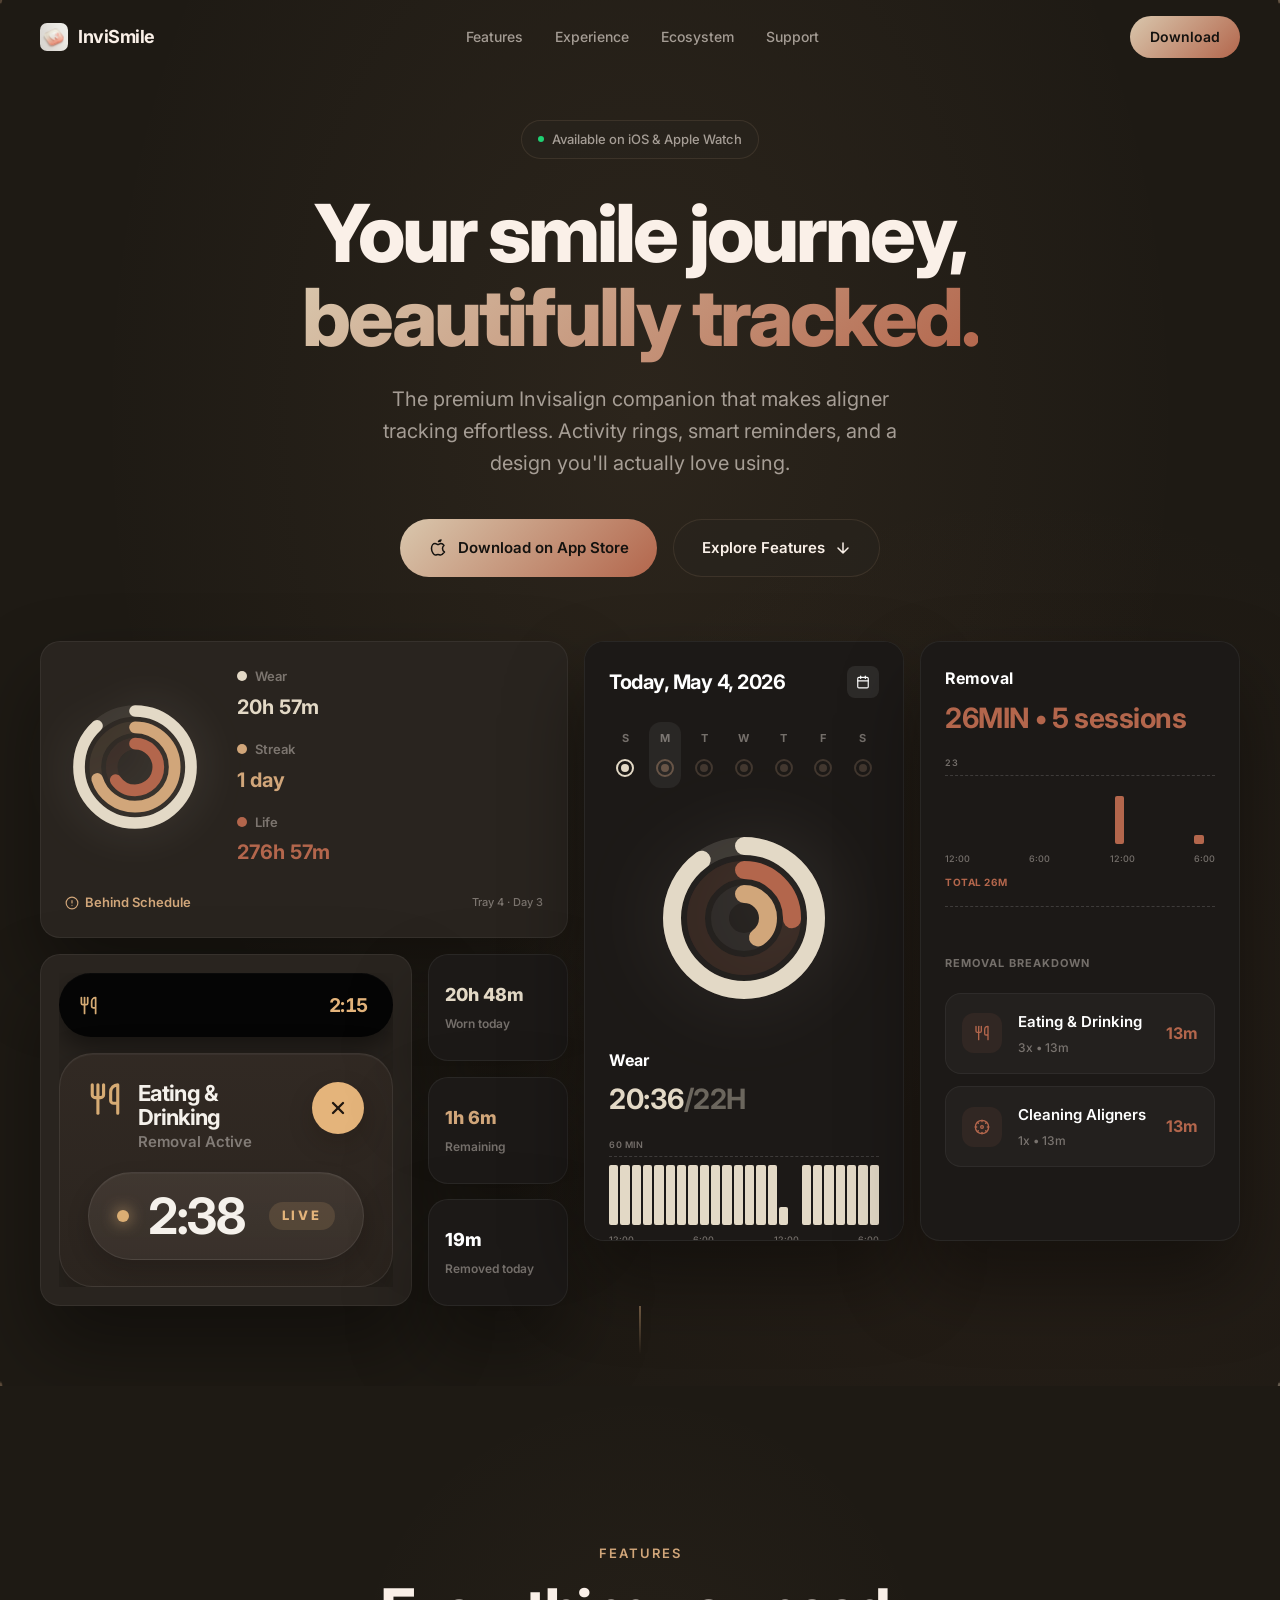
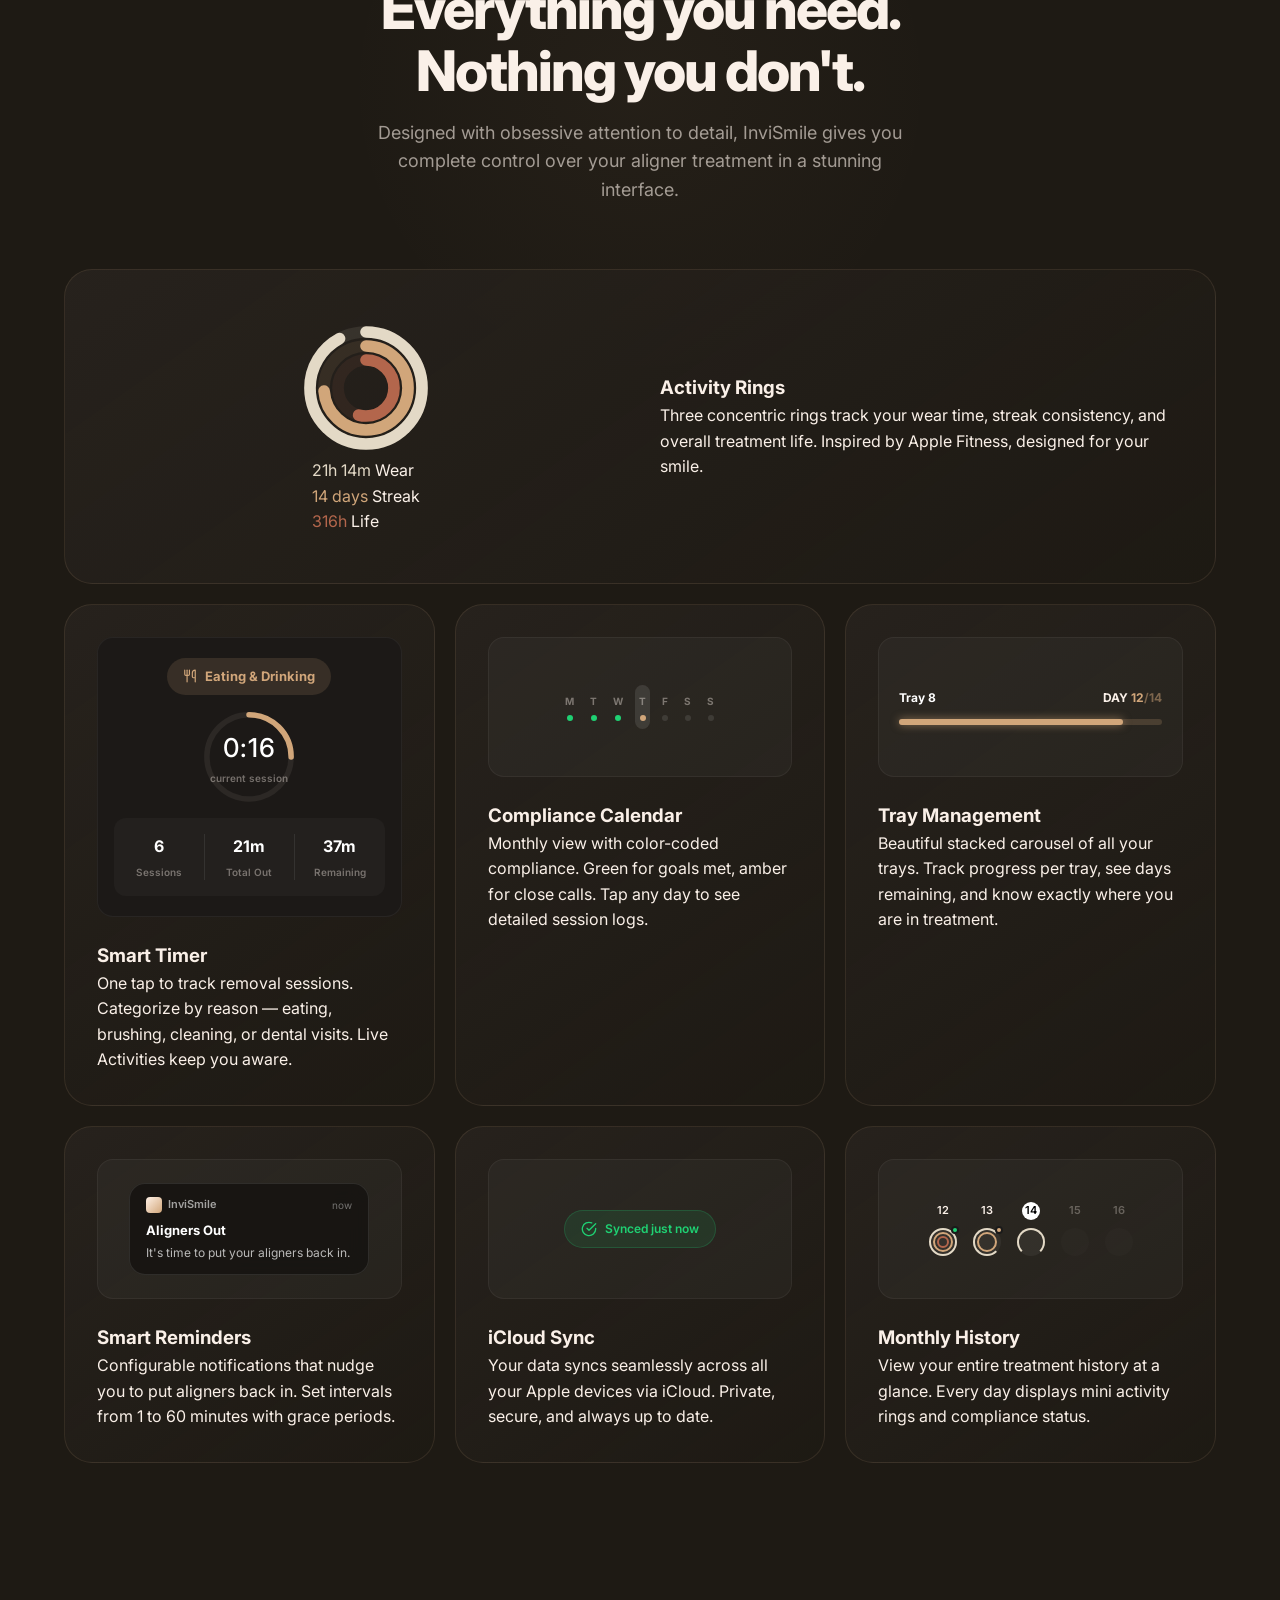
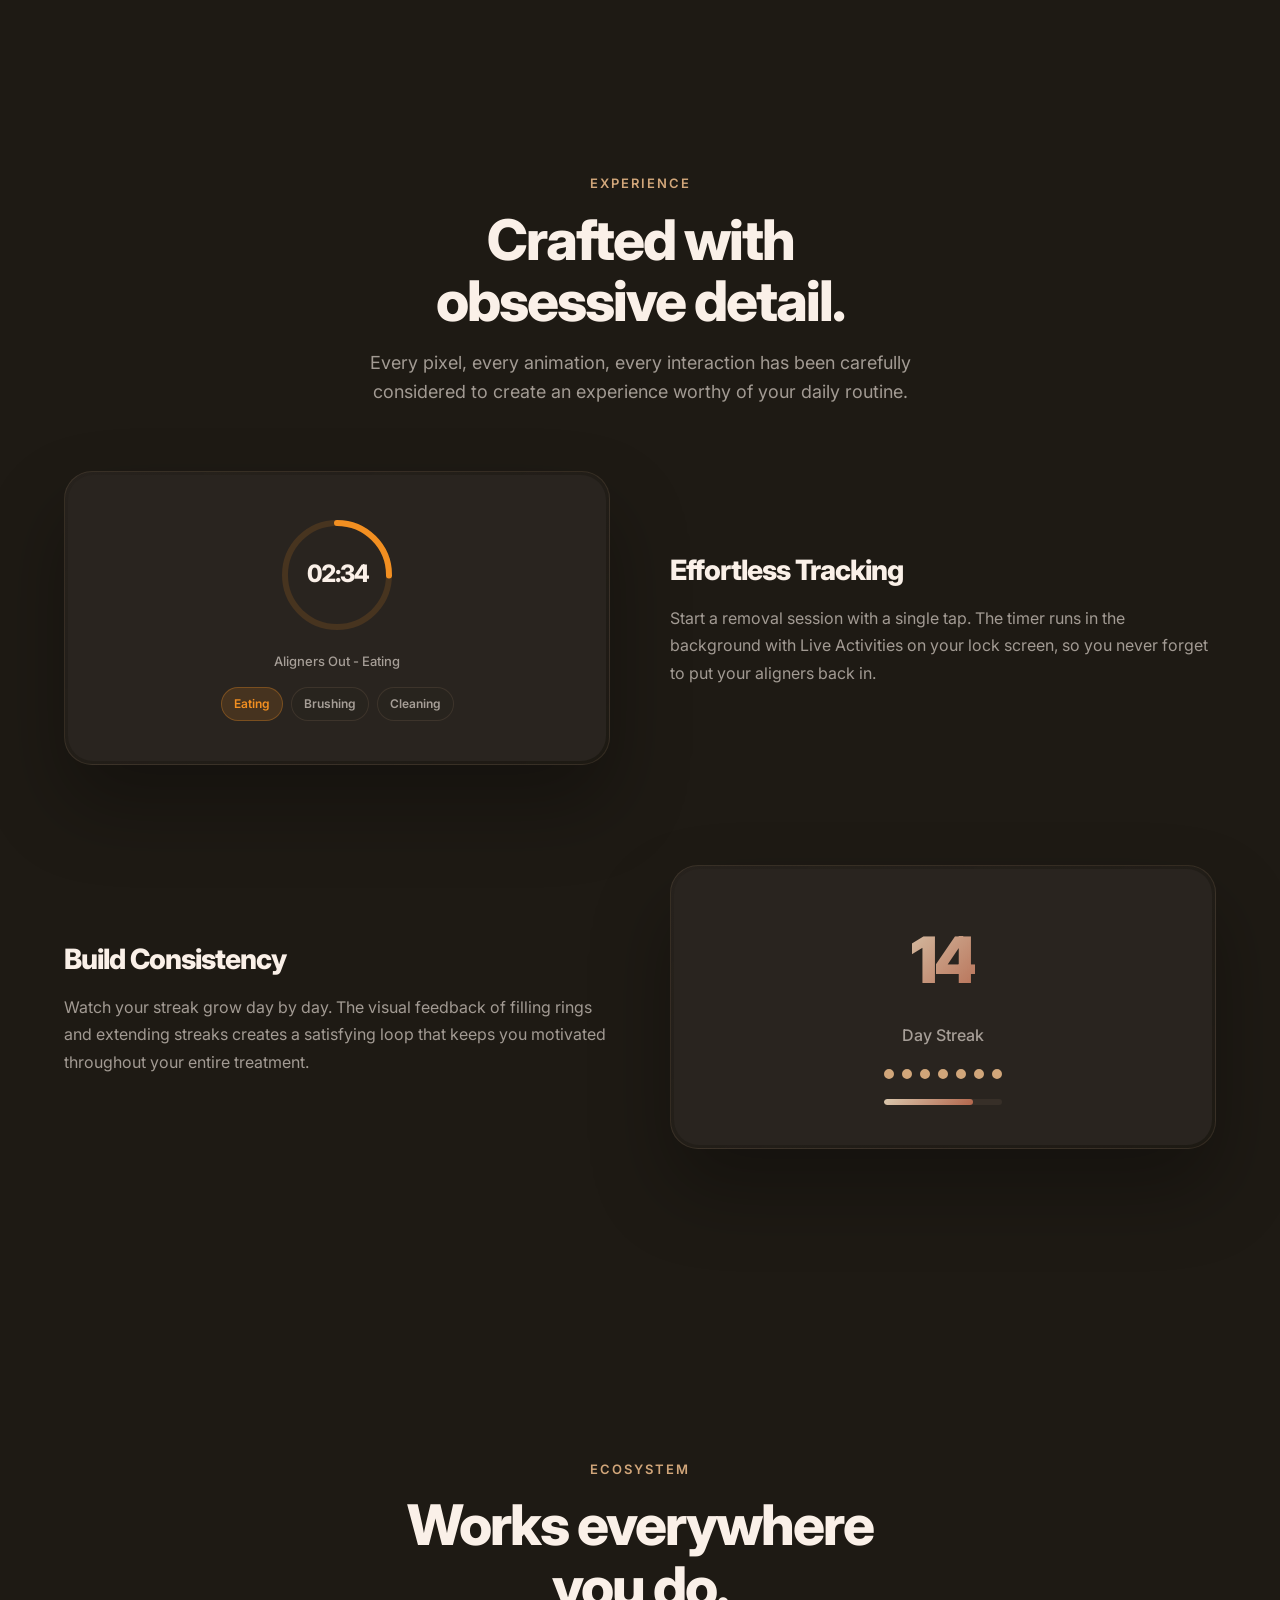
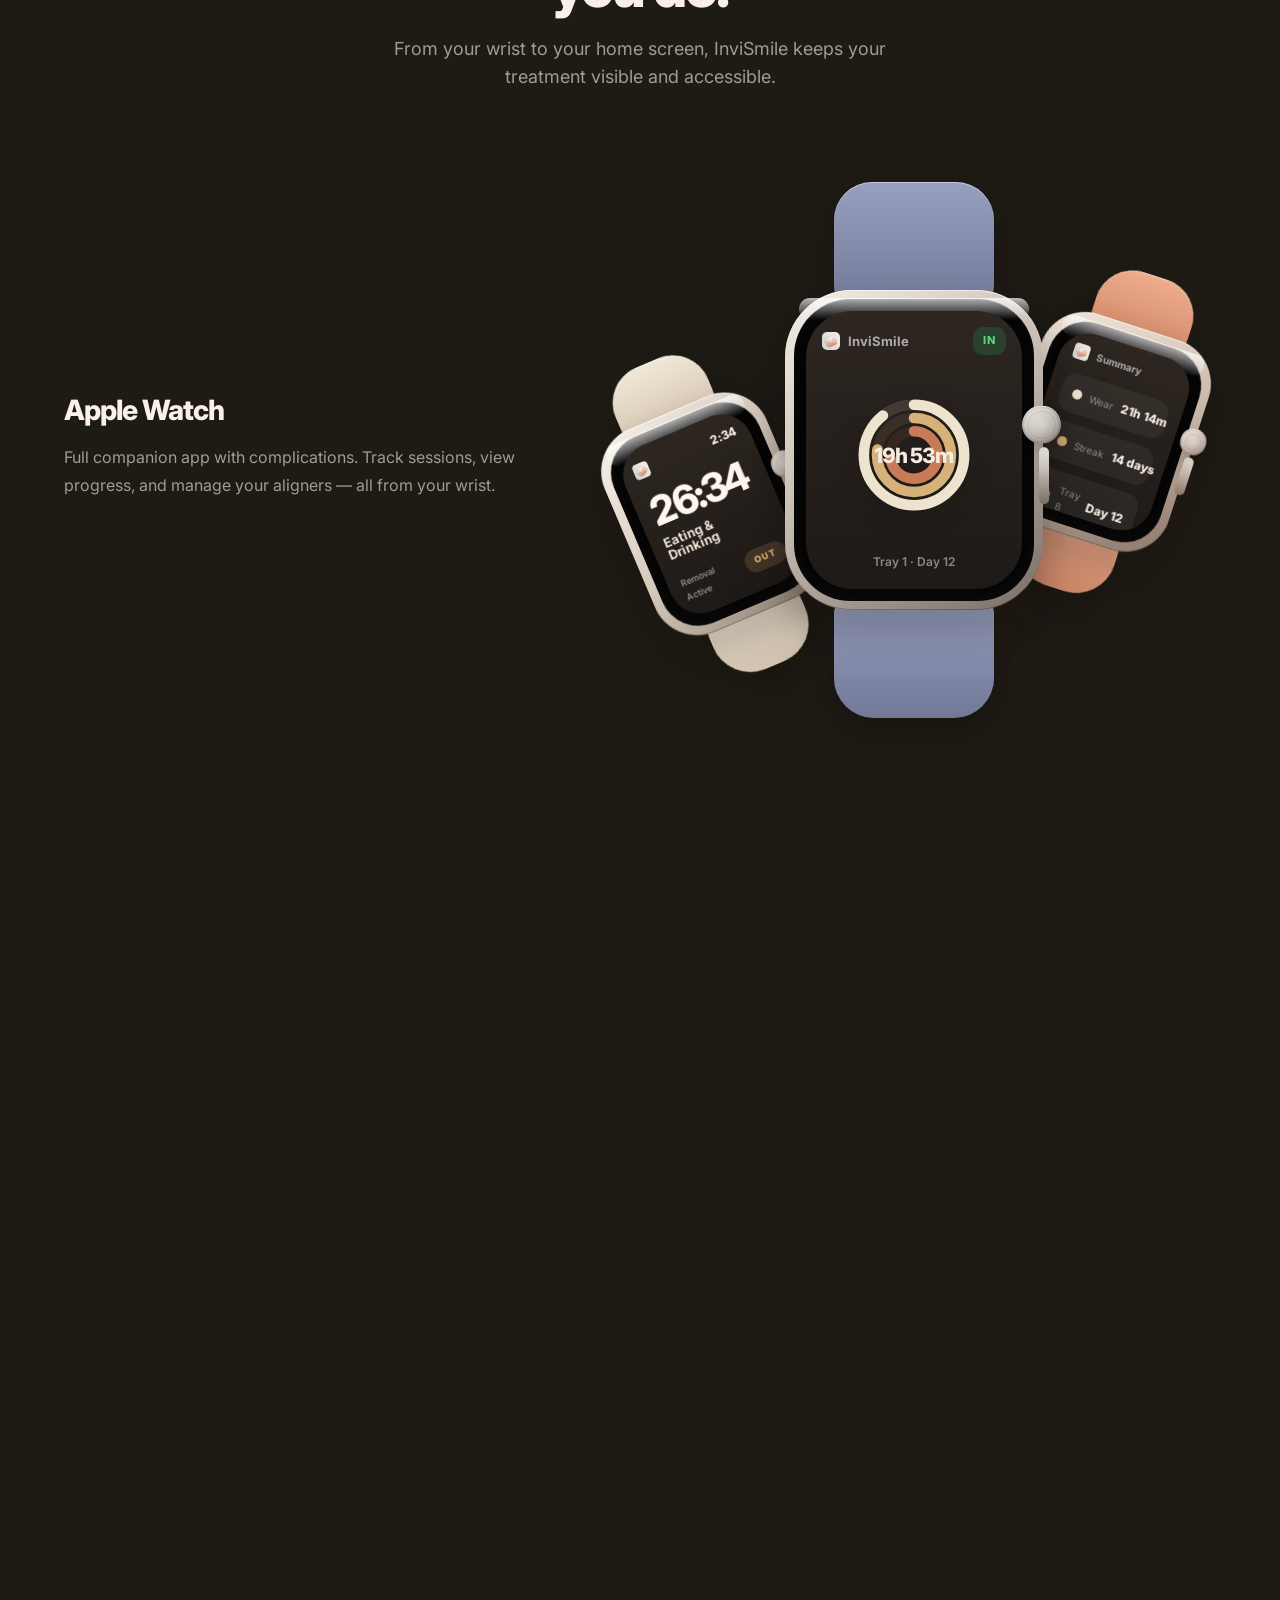
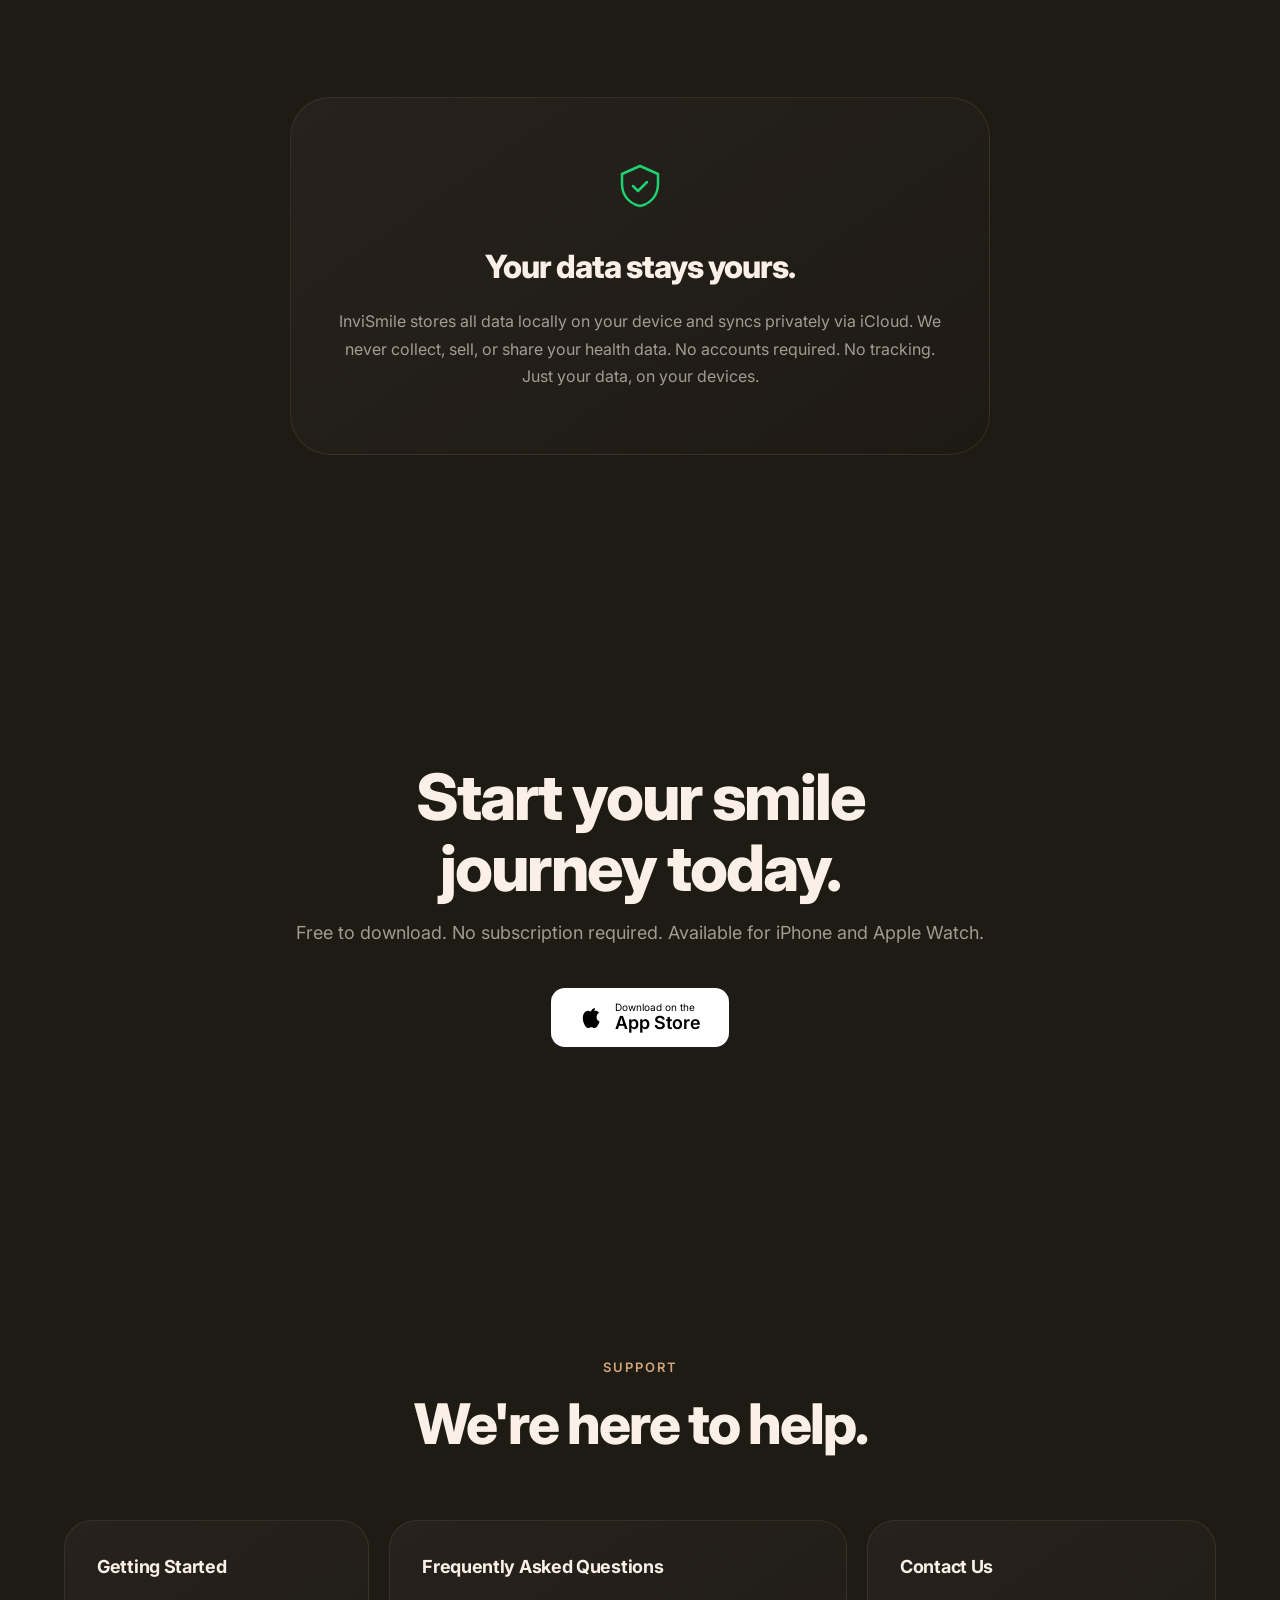
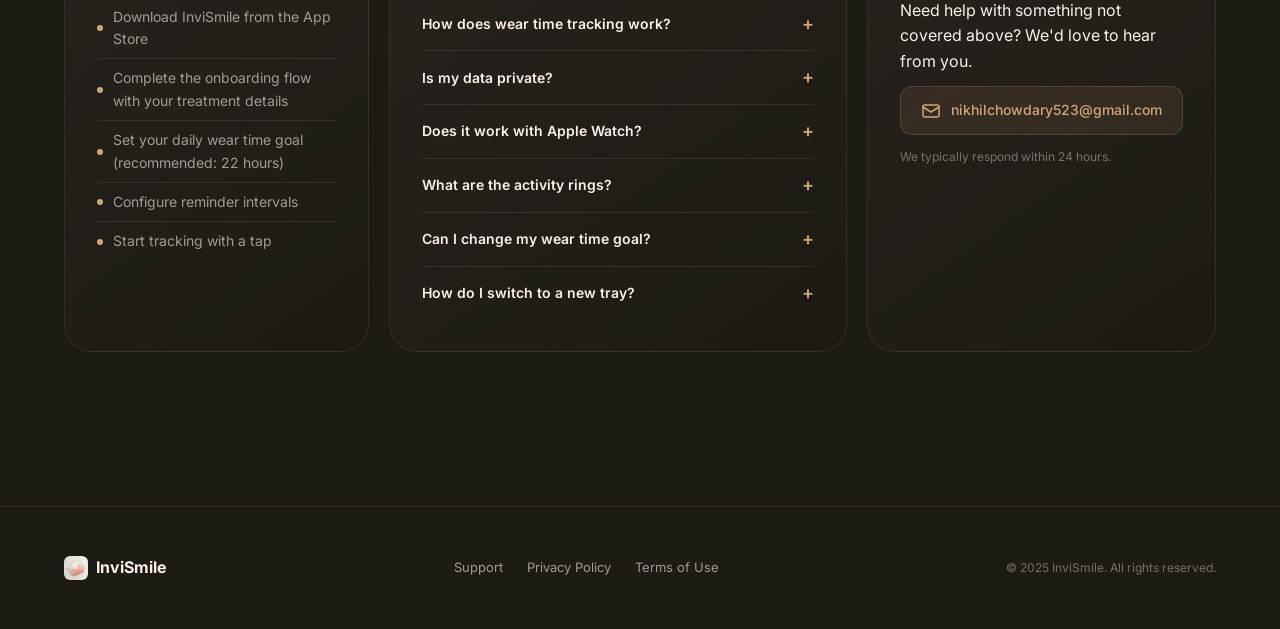
==== index.html @ a3dc9579 "Update website with watch strap alignment and latest design" ====
<!DOCTYPE html>
<html lang="en">
<head>
    <meta charset="UTF-8">
    <meta name="viewport" content="width=device-width, initial-scale=1.0">
    <title>InviSmile - Your Smile Journey, Beautifully Tracked</title>
    <meta name="description" content="InviSmile is the premium Invisalign tracking app for iOS and Apple Watch. Track wear time, manage trays, and stay on top of your treatment with beautiful activity rings and smart reminders.">
    <link rel="preconnect" href="https://fonts.googleapis.com">
    <link rel="preconnect" href="https://fonts.gstatic.com" crossorigin>
    <link href="https://fonts.googleapis.com/css2?family=Inter:wght@300;400;500;600;700;800;900&display=swap" rel="stylesheet">
    <link rel="stylesheet" href="styles.css">
    <link rel="apple-touch-icon" sizes="180x180" href="favicon.png">
</head>
<body>
    <!-- Navigation -->
    <nav class="nav" id="nav">
        <div class="nav-inner">
            <a href="#" class="nav-logo">
                <img src="app-icon.png" alt="InviSmile" width="28" height="28" style="border-radius:7px;">
                <span>InviSmile</span>
            </a>
            <div class="nav-links">
                <a href="#features">Features</a>
                <a href="#experience">Experience</a>
                <a href="#ecosystem">Ecosystem</a>
                <a href="#support">Support</a>
            </div>
            <a href="#download" class="nav-cta">Download</a>
        </div>
    </nav>

    <!-- Hero Section -->
    <section class="hero" id="hero">
        <div class="hero-bg">
            <canvas id="particleCanvas"></canvas>
            <div class="hero-gradient"></div>
        </div>
        <div class="hero-content">
            <div class="hero-badge" data-animate="fade-up">
                <span class="badge-dot"></span>
                Available on iOS & Apple Watch
            </div>
            <h1 class="hero-title" data-animate="fade-up" data-delay="100">
                Your smile journey,<br>
                <span class="gradient-text">beautifully tracked.</span>
            </h1>
            <p class="hero-subtitle" data-animate="fade-up" data-delay="200">
                The premium Invisalign companion that makes aligner tracking
                effortless. Activity rings, smart reminders, and a design
                you'll actually love using.
            </p>
            <div class="hero-ctas" data-animate="fade-up" data-delay="300">
                <a href="#download" class="btn btn-primary">
                    <svg width="20" height="20" viewBox="0 0 20 20" fill="none">
                        <path d="M14.5 10.5C14.5 8.5 16 7.5 16 7.5C15 6 13.5 5.5 13 5.5C11.5 5.5 11 6.5 10 6.5C9 6.5 8.5 5.5 7 5.5C5.5 5.5 3.5 7 3.5 10.5C3.5 14 6 17 7.5 17C8.5 17 9 16.5 10 16.5C11 16.5 11.5 17 12.5 17C14 17 16.5 14 16.5 14C16.5 14 14.5 13 14.5 10.5Z" stroke="currentColor" stroke-width="1.5" stroke-linecap="round" stroke-linejoin="round"/>
                        <path d="M12 3.5C12.5 3 13 2 13 2C13 2 11.5 2 10.5 3.5" stroke="currentColor" stroke-width="1.5" stroke-linecap="round" stroke-linejoin="round"/>
                    </svg>
                    Download on App Store
                </a>
                <a href="#features" class="btn btn-ghost">
                    Explore Features
                    <svg width="16" height="16" viewBox="0 0 16 16" fill="none">
                        <path d="M8 3V13M8 13L13 8M8 13L3 8" stroke="currentColor" stroke-width="1.5" stroke-linecap="round" stroke-linejoin="round"/>
                    </svg>
                </a>
            </div>
        </div>
        <div class="hero-bento-floating">
            <!-- Card 1: Activity Rings -->
            <div class="bento-card rings-card" data-animate="fade-up" data-delay="300">
                <div class="rc-main-content">
                    <div class="bc-rings-container">
                        <svg viewBox="0 0 120 120" class="bc-rings glow-rings" fill="none">
                            <circle cx="60" cy="60" r="48" class="bc-track bc-wear-track" fill="none"/>
                            <circle cx="60" cy="60" r="48" class="bc-progress bc-wear" style="--progress: 0.88" fill="none"/>
                            <circle cx="60" cy="60" r="34" class="bc-track bc-streak-track" fill="none"/>
                            <circle cx="60" cy="60" r="34" class="bc-progress bc-streak" style="--progress: 0.7" fill="none"/>
                            <circle cx="60" cy="60" r="20" class="bc-track bc-life-track" fill="none"/>
                            <circle cx="60" cy="60" r="20" class="bc-progress bc-life" style="--progress: 0.65" fill="none"/>
                        </svg>
                    </div>
                    
                    <div class="rc-stats-vertical">
                        <div class="rcv-stat">
                            <div class="rcv-lbl-row"><div class="rcv-dot dot-wear"></div><div class="rcv-lbl">Wear</div></div>
                            <div class="rcv-val">20h 57m</div>
                        </div>
                        <div class="rcv-stat">
                            <div class="rcv-lbl-row"><div class="rcv-dot dot-streak"></div><div class="rcv-lbl">Streak</div></div>
                            <div class="rcv-val caramel">1 day</div>
                        </div>
                        <div class="rcv-stat">
                            <div class="rcv-lbl-row"><div class="rcv-dot dot-life"></div><div class="rcv-lbl">Life</div></div>
                            <div class="rcv-val terracotta">276h 57m</div>
                        </div>
                    </div>
                </div>

                <div class="rc-footer">
                    <div class="rc-status-warning">
                        <svg width="14" height="14" viewBox="0 0 24 24" fill="none" stroke="currentColor" stroke-width="2" stroke-linecap="round" stroke-linejoin="round"><circle cx="12" cy="12" r="10"></circle><line x1="12" y1="8" x2="12" y2="12"></line><line x1="12" y1="16" x2="12.01" y2="16"></line></svg>
                        <span>Behind Schedule</span>
                    </div>
                    <span class="bc-tray-info">Tray 4 &middot; Day 3</span>
                </div>
            </div>

            <!-- Card 2: Active Session -->
            <div class="bento-card active-session-card" data-animate="fade-up" data-delay="400">
                <div class="ios-preview-surface ios-preview-surface--hero">
                    <div class="dynamic-island dynamic-island--hero" aria-hidden="true">
                        <div class="dynamic-island__left">
                            <div class="utensil-mark utensil-mark--island">
                                <svg viewBox="0 0 24 24" fill="none" stroke="currentColor" stroke-width="2.2" stroke-linecap="round" stroke-linejoin="round">
                                    <path d="M3 2v7c0 1.1.9 2 2 2h4a2 2 0 0 0 2-2V2"></path>
                                    <path d="M7 2v20"></path>
                                    <path d="M21 15V2v0a5 5 0 0 0-5 5v6c0 1.1.9 2 2 2h3Zm0 0v7"></path>
                                </svg>
                            </div>
                        </div>
                        <div class="dynamic-island__timer" data-live-counter-group="dynamic-island">2:11</div>
                    </div>

                    <div class="live-activity-card live-activity-card--hero" aria-hidden="true">
                        <div class="live-activity-card__header">
                            <div class="live-activity-card__identity">
                                <div class="utensil-mark utensil-mark--card">
                                    <svg viewBox="0 0 24 24" fill="none" stroke="currentColor" stroke-width="2.2" stroke-linecap="round" stroke-linejoin="round">
                                        <path d="M3 2v7c0 1.1.9 2 2 2h4a2 2 0 0 0 2-2V2"></path>
                                        <path d="M7 2v20"></path>
                                        <path d="M21 15V2v0a5 5 0 0 0-5 5v6c0 1.1.9 2 2 2h3Zm0 0v7"></path>
                                    </svg>
                                </div>
                                <div class="live-activity-card__copy">
                                    <div class="live-activity-card__title">Eating &amp; Drinking</div>
                                    <div class="live-activity-card__subtitle">Removal Active</div>
                                </div>
                            </div>
                            <div class="live-activity-card__close">
                                <svg viewBox="0 0 24 24" fill="none" stroke="currentColor" stroke-width="2.8" stroke-linecap="round" stroke-linejoin="round">
                                    <line x1="18" y1="6" x2="6" y2="18"></line>
                                    <line x1="6" y1="6" x2="18" y2="18"></line>
                                </svg>
                            </div>
                        </div>

                        <div class="live-activity-card__timer-pill">
                            <span class="live-activity-card__dot"></span>
                            <span class="live-activity-card__timer" data-live-counter-group="live-activity">2:34</span>
                            <span class="live-activity-card__badge">LIVE</span>
                        </div>
                    </div>
                </div>
            </div>

            <!-- Card 3: Stats Stack -->
            <div class="stat-stack" data-animate="fade-up" data-delay="500">
                <div class="bento-card mini-stat">
                    <div class="ms-val oatmeal">20h 48m</div>
                    <div class="ms-lbl">Worn today</div>
                </div>
                <div class="bento-card mini-stat">
                    <div class="ms-val caramel">1h 6m</div>
                    <div class="ms-lbl">Remaining</div>
                </div>
                <div class="bento-card mini-stat">
                    <div class="ms-val white">19m</div>
                    <div class="ms-lbl">Removed today</div>
                </div>
            </div>

            <!-- Card 4: Analytics Chart -->
            <div class="bento-card chart-card" data-animate="fade-up" data-delay="600">
                <!-- TOP DATE BAR -->
                <div class="calendar-top-bar">
                    <div class="ct-date">Today, May 4, 2026</div>
                    <button class="ct-btn">
                        <svg width="14" height="14" viewBox="0 0 24 24" fill="none" stroke="currentColor" stroke-width="2" stroke-linecap="round" stroke-linejoin="round"><rect x="3" y="4" width="18" height="18" rx="2" ry="2"></rect><line x1="16" y1="2" x2="16" y2="6"></line><line x1="8" y1="2" x2="8" y2="6"></line><line x1="3" y1="10" x2="21" y2="10"></line></svg>
                    </button>
                </div>

                <!-- WEEK STRIP -->
                <div class="calendar-week-strip">
                    <div class="cws-day"><div class="cws-label">S</div><div class="cws-ring"><svg viewBox="0 0 24 24"><circle cx="12" cy="12" r="8" fill="none" stroke="var(--oatmeal)" stroke-width="2"/><circle cx="12" cy="12" r="4" fill="var(--oatmeal)"/></svg></div></div>
                    <div class="cws-day active"><div class="cws-label">M</div><div class="cws-ring"><svg viewBox="0 0 24 24"><circle cx="12" cy="12" r="8" fill="none" stroke="#685547" stroke-width="2"/><circle cx="12" cy="12" r="4" fill="#685547"/></svg></div></div>
                    <div class="cws-day"><div class="cws-label">T</div><div class="cws-ring"><svg viewBox="0 0 24 24"><circle cx="12" cy="12" r="8" fill="none" stroke="#685547" stroke-width="2" opacity="0.5"/><circle cx="12" cy="12" r="4" fill="#685547" opacity="0.5"/></svg></div></div>
                    <div class="cws-day"><div class="cws-label">W</div><div class="cws-ring"><svg viewBox="0 0 24 24"><circle cx="12" cy="12" r="8" fill="none" stroke="#685547" stroke-width="2" opacity="0.5"/><circle cx="12" cy="12" r="4" fill="#685547" opacity="0.5"/></svg></div></div>
                    <div class="cws-day"><div class="cws-label">T</div><div class="cws-ring"><svg viewBox="0 0 24 24"><circle cx="12" cy="12" r="8" fill="none" stroke="#685547" stroke-width="2" opacity="0.5"/><circle cx="12" cy="12" r="4" fill="#685547" opacity="0.5"/></svg></div></div>
                    <div class="cws-day"><div class="cws-label">F</div><div class="cws-ring"><svg viewBox="0 0 24 24"><circle cx="12" cy="12" r="8" fill="none" stroke="#685547" stroke-width="2" opacity="0.5"/><circle cx="12" cy="12" r="4" fill="#685547" opacity="0.5"/></svg></div></div>
                    <div class="cws-day"><div class="cws-label">S</div><div class="cws-ring"><svg viewBox="0 0 24 24"><circle cx="12" cy="12" r="8" fill="none" stroke="#685547" stroke-width="2" opacity="0.5"/><circle cx="12" cy="12" r="4" fill="#685547" opacity="0.5"/></svg></div></div>
                </div>

                <!-- HERO RINGS -->
                <div class="calendar-hero-rings">
                    <svg viewBox="0 0 120 120" class="chr-svg" fill="none">
                        <!-- Life Ring (Innermost) -->
                        <circle cx="60" cy="60" r="16" stroke="rgba(255, 255, 255, 0.05)" stroke-width="12" fill="none"/>
                        <circle cx="60" cy="60" r="16" stroke="var(--caramel)" stroke-width="12" stroke-dasharray="100" stroke-dashoffset="60" stroke-linecap="round" fill="none" transform="rotate(-90 60 60)"/>
                        
                        <!-- Streak Ring (Middle) -->
                        <circle cx="60" cy="60" r="32" stroke="rgba(179, 102, 77, 0.15)" stroke-width="12" fill="none"/>
                        <circle cx="60" cy="60" r="32" stroke="var(--terracotta)" stroke-width="12" stroke-dasharray="201" stroke-dashoffset="150" stroke-linecap="round" fill="none" transform="rotate(-90 60 60)"/>

                        <!-- Wear Ring (Outermost) -->
                        <circle cx="60" cy="60" r="48" stroke="rgba(227, 217, 199, 0.15)" stroke-width="12" fill="none"/>
                        <circle cx="60" cy="60" r="48" stroke="var(--oatmeal)" stroke-width="12" stroke-dasharray="301" stroke-dashoffset="30" stroke-linecap="round" fill="none" transform="rotate(-90 60 60)"/>
                    </svg>
                </div>

                <!-- WEAR SECTION -->
                <div class="stat-section">
                    <div class="stat-title">Wear</div>
                    <div class="stat-value"><span class="val-main oatmeal">20:36</span><span class="val-sub oatmeal-dim">/22H</span></div>
                    
                    <div class="chart-area">
                        <div class="chart-y-label">60 MIN</div>
                        <div class="chart-dashed-line top"></div>
                        <div class="chart-bars">
                            <div class="c-bar wear-bar" style="height: 100%;"></div>
                            <div class="c-bar wear-bar" style="height: 100%;"></div>
                            <div class="c-bar wear-bar" style="height: 100%;"></div>
                            <div class="c-bar wear-bar" style="height: 100%;"></div>
                            <div class="c-bar wear-bar" style="height: 100%;"></div>
                            <div class="c-bar wear-bar" style="height: 100%;"></div>
                            <div class="c-bar wear-bar" style="height: 100%;"></div>
                            <div class="c-bar wear-bar" style="height: 100%;"></div>
                            <div class="c-bar wear-bar" style="height: 100%;"></div>
                            <div class="c-bar wear-bar" style="height: 100%;"></div>
                            <div class="c-bar wear-bar" style="height: 100%;"></div>
                            <div class="c-bar wear-bar" style="height: 100%;"></div>
                            <div class="c-bar wear-bar" style="height: 100%;"></div>
                            <div class="c-bar wear-bar" style="height: 100%;"></div>
                            <div class="c-bar wear-bar" style="height: 100%;"></div>
                            <div class="c-bar wear-bar" style="height: 30%;"></div>
                            <div class="c-bar empty"></div>
                            <div class="c-bar wear-bar" style="height: 100%;"></div>
                            <div class="c-bar wear-bar" style="height: 100%;"></div>
                            <div class="c-bar wear-bar" style="height: 100%;"></div>
                            <div class="c-bar wear-bar" style="height: 100%;"></div>
                            <div class="c-bar wear-bar" style="height: 100%;"></div>
                            <div class="c-bar wear-bar" style="height: 100%;"></div>
                            <div class="c-bar wear-bar" style="height: 100%;"></div>
                        </div>
                        <div class="chart-x-axis">
                            <span>12:00</span><span>6:00</span><span>12:00</span><span>6:00</span>
                        </div>
                        <div class="chart-total oatmeal-dim">TOTAL 20H 36M</div>
                        <div class="chart-dashed-line bottom"></div>
                    </div>
                </div>
            </div>

            <!-- Card 5: Removal Analytics -->
            <div class="bento-card removal-chart-card" data-animate="fade-up" data-delay="700">
                <!-- REMOVAL SECTION -->
                <div class="stat-section">
                    <div class="stat-title">Removal</div>
                    <div class="stat-value"><span class="val-main terracotta">26MIN &bull; 5 sessions</span></div>
                    
                    <div class="chart-area">
                        <div class="chart-y-label">23</div>
                        <div class="chart-dashed-line top"></div>
                        <div class="chart-bars">
                            <div class="c-bar empty"></div>
                            <div class="c-bar empty"></div>
                            <div class="c-bar empty"></div>
                            <div class="c-bar empty"></div>
                            <div class="c-bar empty"></div>
                            <div class="c-bar empty"></div>
                            <div class="c-bar empty"></div>
                            <div class="c-bar empty"></div>
                            <div class="c-bar empty"></div>
                            <div class="c-bar empty"></div>
                            <div class="c-bar empty"></div>
                            <div class="c-bar empty"></div>
                            <div class="c-bar empty"></div>
                            <div class="c-bar empty"></div>
                            <div class="c-bar empty"></div>
                            <div class="c-bar removal-bar" style="height: 80%;"></div>
                            <div class="c-bar empty"></div>
                            <div class="c-bar empty"></div>
                            <div class="c-bar empty"></div>
                            <div class="c-bar empty"></div>
                            <div class="c-bar empty"></div>
                            <div class="c-bar empty"></div>
                            <div class="c-bar removal-bar" style="height: 15%;"></div>
                            <div class="c-bar empty"></div>
                        </div>
                        <div class="chart-x-axis">
                            <span>12:00</span><span>6:00</span><span>12:00</span><span>6:00</span>
                        </div>
                        <div class="chart-total terracotta">TOTAL 26M</div>
                        <div class="chart-dashed-line bottom"></div>
                    </div>
                </div>

                <!-- REMOVAL BREAKDOWN SECTION -->
                <div class="calendar-removal-breakdown mt-24">
                    <div class="crb-title">REMOVAL BREAKDOWN</div>
                    
                    <div class="crb-item">
                        <div class="crb-icon"><svg width="16" height="16" viewBox="0 0 24 24" fill="none" stroke="currentColor" stroke-width="2" stroke-linecap="round" stroke-linejoin="round"><path d="M3 2v7c0 1.1.9 2 2 2h4a2 2 0 0 0 2-2V2"></path><path d="M7 2v20"></path><path d="M21 15V2v0a5 5 0 0 0-5 5v6c0 1.1.9 2 2 2h3Zm0 0v7"></path></svg></div>
                        <div class="crb-info">
                            <div class="crb-name">Eating & Drinking</div>
                            <div class="crb-meta">3x &bull; 13m</div>
                        </div>
                        <div class="crb-duration terracotta">13m</div>
                    </div>

                    <div class="crb-item">
                        <div class="crb-icon"><svg width="16" height="16" viewBox="0 0 24 24" fill="none" stroke="currentColor" stroke-width="2" stroke-linecap="round" stroke-linejoin="round"><path d="M12 22c5.523 0 10-4.477 10-10S17.523 2 12 2 2 6.477 2 12s4.477 10 10 10z"></path><path d="M12 12m-2 0a2 2 0 1 0 4 0a2 2 0 1 0 -4 0"></path><path d="M12 2v2"></path><path d="M12 20v2"></path><path d="M5 5l1.5 1.5"></path><path d="M17.5 17.5L19 19"></path><path d="M2 12h2"></path><path d="M20 12h2"></path><path d="M5 19l1.5-1.5"></path><path d="M17.5 6.5L19 5"></path></svg></div>
                        <div class="crb-info">
                            <div class="crb-name">Cleaning Aligners</div>
                            <div class="crb-meta">1x &bull; 13m</div>
                        </div>
                        <div class="crb-duration terracotta">13m</div>
                    </div>
                </div>
            </div>
        </div>
        <div class="hero-scroll-indicator">
            <div class="scroll-line"></div>
        </div>
    </section>

    <!-- Features Section -->
    <section class="features" id="features">
        <div class="container">
            <div class="section-header" data-animate="fade-up">
                <span class="section-tag">Features</span>
                <h2 class="section-title">Everything you need.<br>Nothing you don't.</h2>
                <p class="section-desc">Designed with obsessive attention to detail, InviSmile gives you complete control over your aligner treatment in a stunning interface.</p>
            </div>

            <div class="features-grid">
                <!-- Feature 1: Activity Rings -->
                <div class="feature-card feature-large" data-animate="fade-up">
                    <div class="feature-visual">
                        <div class="feature-ui-mockup rings-mockup">
                            <div class="bc-rings-container">
                                <svg viewBox="0 0 120 120" class="bc-rings" fill="none">
                                    <circle cx="60" cy="60" r="48" class="bc-track bc-wear-track" fill="none"/>
                                    <circle cx="60" cy="60" r="48" class="bc-progress bc-wear" style="--progress: 0.92;" fill="none"/>
                                    <circle cx="60" cy="60" r="36" class="bc-track bc-streak-track" fill="none"/>
                                    <circle cx="60" cy="60" r="36" class="bc-progress bc-streak" style="--progress: 0.78;" fill="none"/>
                                    <circle cx="60" cy="60" r="24" class="bc-track bc-life-track" fill="none"/>
                                    <circle cx="60" cy="60" r="24" class="bc-progress bc-life" style="--progress: 0.65;" fill="none"/>
                                </svg>
                            </div>
                            <div class="bc-stats-grid">
                                <div class="bc-stat">
                                    <span class="bcs-val" style="color: var(--oatmeal)">21h 14m</span>
                                    <span class="bcs-lbl">Wear</span>
                                </div>
                                <div class="bc-stat">
                                    <span class="bcs-val" style="color: var(--caramel)">14 days</span>
                                    <span class="bcs-lbl">Streak</span>
                                </div>
                                <div class="bc-stat">
                                    <span class="bcs-val" style="color: var(--terracotta)">316h</span>
                                    <span class="bcs-lbl">Life</span>
                                </div>
                            </div>
                        </div>
                    </div>
                    <div class="feature-content">
                        <h3>Activity Rings</h3>
                        <p>Three concentric rings track your wear time, streak consistency, and overall treatment life. Inspired by Apple Fitness, designed for your smile.</p>
                    </div>
                </div>

                <!-- Feature 2: Smart Timer -->
                <div class="feature-card" data-animate="fade-up" data-delay="100">
                    <div class="feature-ui-mockup timer-mockup">
                        <div class="tm-pill">
                            <svg width="14" height="14" viewBox="0 0 24 24" fill="none" stroke="currentColor" stroke-width="2" stroke-linecap="round" stroke-linejoin="round">
                                <path d="M3 2v7c0 1.1.9 2 2 2h4a2 2 0 0 0 2-2V2"></path>
                                <path d="M7 2v20"></path>
                                <path d="M21 15V2v0a5 5 0 0 0-5 5v6c0 1.1.9 2 2 2h3Zm0 0v7"></path>
                            </svg>
                            <span>Eating & Drinking</span>
                        </div>

                        <div class="timer-ring-container">
                            <svg viewBox="0 0 100 100" class="timer-ring">
                                <circle cx="50" cy="50" r="46" class="tr-track"/>
                                <circle cx="50" cy="50" r="46" class="tr-progress" style="--progress: 0.25;"/>
                            </svg>
                            <div class="timer-center-info">
                                <div class="tm-time" data-live-counter-group="feature-timer">0:12</div>
                                <div class="tm-label">current session</div>
                            </div>
                        </div>

                        <div class="tm-stats">
                            <div class="tm-stat">
                                <span class="tms-val">6</span>
                                <span class="tms-lbl">Sessions</span>
                            </div>
                            <div class="tm-stat border-sides">
                                <span class="tms-val">21m</span>
                                <span class="tms-lbl">Total Out</span>
                            </div>
                            <div class="tm-stat">
                                <span class="tms-val">37m</span>
                                <span class="tms-lbl">Remaining</span>
                            </div>
                        </div>
                    </div>
                    <h3>Smart Timer</h3>
                    <p>One tap to track removal sessions. Categorize by reason — eating, brushing, cleaning, or dental visits. Live Activities keep you aware.</p>
                </div>

                <!-- Feature 3: Calendar View -->
                <div class="feature-card" data-animate="fade-up" data-delay="200">
                    <div class="feature-ui-mockup week-mockup">
                        <div class="week-strip">
                            <div class="ws-day"><span class="ws-lbl">M</span><span class="ws-dot pass"></span></div>
                            <div class="ws-day"><span class="ws-lbl">T</span><span class="ws-dot pass"></span></div>
                            <div class="ws-day"><span class="ws-lbl">W</span><span class="ws-dot pass"></span></div>
                            <div class="ws-day active"><span class="ws-lbl">T</span><span class="ws-dot warn"></span></div>
                            <div class="ws-day"><span class="ws-lbl">F</span><span class="ws-dot empty"></span></div>
                            <div class="ws-day"><span class="ws-lbl">S</span><span class="ws-dot empty"></span></div>
                            <div class="ws-day"><span class="ws-lbl">S</span><span class="ws-dot empty"></span></div>
                        </div>
                    </div>
                    <h3>Compliance Calendar</h3>
                    <p>Monthly view with color-coded compliance. Green for goals met, amber for close calls. Tap any day to see detailed session logs.</p>
                </div>

                <!-- Feature 4: Tray Management -->
                <div class="feature-card" data-animate="fade-up" data-delay="100">
                    <div class="feature-ui-mockup tray-mockup">
                        <div class="tm-header">
                            <span class="tm-title">Tray 8</span>
                            <span class="tm-day">DAY <span class="amber">12</span><span class="amber-dim">/14</span></span>
                        </div>
                        <div class="tm-bar-container">
                            <div class="tm-bar-fill" style="width: 85%;"></div>
                        </div>
                    </div>
                    <h3>Tray Management</h3>
                    <p>Beautiful stacked carousel of all your trays. Track progress per tray, see days remaining, and know exactly where you are in treatment.</p>
                </div>

                <!-- Feature 5: Smart Reminders -->
                <div class="feature-card" data-animate="fade-up" data-delay="200">
                    <div class="feature-ui-mockup notification-mockup">
                        <div class="notif-bubble">
                            <div class="notif-header">
                                <div class="notif-icon"></div>
                                <span class="notif-app">InviSmile</span>
                                <span class="notif-time">now</span>
                            </div>
                            <div class="notif-body">
                                <span class="notif-title">Aligners Out</span>
                                <span class="notif-text">It's time to put your aligners back in.</span>
                            </div>
                        </div>
                    </div>
                    <h3>Smart Reminders</h3>
                    <p>Configurable notifications that nudge you to put aligners back in. Set intervals from 1 to 60 minutes with grace periods.</p>
                </div>

                <!-- Feature 6: Cloud Sync -->
                <div class="feature-card" data-animate="fade-up" data-delay="300">
                    <div class="feature-ui-mockup sync-mockup">
                        <div class="sync-pill">
                            <svg width="16" height="16" viewBox="0 0 24 24" fill="none" stroke="var(--success)" stroke-width="2" stroke-linecap="round" stroke-linejoin="round"><path d="M22 11.08V12a10 10 0 1 1-5.93-9.14"/><polyline points="22 4 12 14.01 9 11.01"/></svg>
                            <span>Synced just now</span>
                        </div>
                    </div>
                    <h3>iCloud Sync</h3>
                    <p>Your data syncs seamlessly across all your Apple devices via iCloud. Private, secure, and always up to date.</p>
                </div>
                <!-- Feature 7: Monthly Tracking -->
                <div class="feature-card" data-animate="fade-up" data-delay="400">
                    <div class="feature-ui-mockup month-mockup">
                        <div class="month-grid">
                            <div class="mg-day">
                                <span class="mg-date">12</span>
                                <div class="mg-rings">
                                    <div class="mg-ring wear"></div>
                                    <div class="mg-ring streak"></div>
                                    <div class="mg-ring life"></div>
                                    <div class="mg-dot pass"></div>
                                </div>
                            </div>
                            <div class="mg-day">
                                <span class="mg-date">13</span>
                                <div class="mg-rings">
                                    <div class="mg-ring wear" style="border-right-color: transparent"></div>
                                    <div class="mg-ring streak"></div>
                                    <div class="mg-dot warn"></div>
                                </div>
                            </div>
                            <div class="mg-day today">
                                <span class="mg-date">14</span>
                                <div class="mg-rings">
                                    <div class="mg-ring wear" style="border-bottom-color: transparent"></div>
                                </div>
                            </div>
                            <div class="mg-day future">
                                <span class="mg-date">15</span>
                                <div class="mg-rings"></div>
                            </div>
                            <div class="mg-day future">
                                <span class="mg-date">16</span>
                                <div class="mg-rings"></div>
                            </div>
                        </div>
                    </div>
                    <h3>Monthly History</h3>
                    <p>View your entire treatment history at a glance. Every day displays mini activity rings and compliance status.</p>
                </div>
            </div>
        </div>
    </section>

    <!-- Experience Section -->
    <section class="experience" id="experience">
        <div class="container">
            <div class="section-header" data-animate="fade-up">
                <span class="section-tag">Experience</span>
                <h2 class="section-title">Crafted with<br>obsessive detail.</h2>
                <p class="section-desc">Every pixel, every animation, every interaction has been carefully considered to create an experience worthy of your daily routine.</p>
            </div>

            <div class="experience-showcase">
                <div class="showcase-item" data-animate="fade-up">
                    <div class="showcase-visual">
                        <div class="glass-card">
                            <div class="glass-inner">
                                <div class="timer-demo">
                                    <div class="timer-ring-outer">
                                        <svg viewBox="0 0 120 120">
                                            <circle cx="60" cy="60" r="52" class="timer-track"/>
                                            <circle cx="60" cy="60" r="52" class="timer-progress"/>
                                        </svg>
                                        <div class="timer-time">02:34</div>
                                    </div>
                                    <div class="timer-label">Aligners Out - Eating</div>
                                    <div class="timer-pills">
                                        <span class="timer-pill active">Eating</span>
                                        <span class="timer-pill">Brushing</span>
                                        <span class="timer-pill">Cleaning</span>
                                    </div>
                                </div>
                            </div>
                        </div>
                    </div>
                    <div class="showcase-text">
                        <h3>Effortless Tracking</h3>
                        <p>Start a removal session with a single tap. The timer runs in the background with Live Activities on your lock screen, so you never forget to put your aligners back in.</p>
                    </div>
                </div>

                <div class="showcase-item reverse" data-animate="fade-up">
                    <div class="showcase-visual">
                        <div class="glass-card">
                            <div class="glass-inner">
                                <div class="streak-demo">
                                    <div class="streak-number">14</div>
                                    <div class="streak-label">Day Streak</div>
                                    <div class="streak-dots">
                                        <span class="dot filled"></span>
                                        <span class="dot filled"></span>
                                        <span class="dot filled"></span>
                                        <span class="dot filled"></span>
                                        <span class="dot filled"></span>
                                        <span class="dot filled"></span>
                                        <span class="dot filled"></span>
                                    </div>
                                    <div class="streak-bar">
                                        <div class="streak-fill"></div>
                                    </div>
                                </div>
                            </div>
                        </div>
                    </div>
                    <div class="showcase-text">
                        <h3>Build Consistency</h3>
                        <p>Watch your streak grow day by day. The visual feedback of filling rings and extending streaks creates a satisfying loop that keeps you motivated throughout your entire treatment.</p>
                    </div>
                </div>
            </div>
        </div>
    </section>

    <!-- Ecosystem Section -->
    <section class="ecosystem" id="ecosystem">
        <div class="container">
            <div class="section-header" data-animate="fade-up">
                <span class="section-tag">Ecosystem</span>
                <h2 class="section-title">Works everywhere<br>you do.</h2>
                <p class="section-desc">From your wrist to your home screen, InviSmile keeps your treatment visible and accessible.</p>
            </div>

            <!-- Apple Watch -->
            <div class="eco-section eco-section--watch" data-animate="fade-up">
                <div class="eco-text">
                    <h3>Apple Watch</h3>
                    <p>Full companion app with complications. Track sessions, view progress, and manage your aligners — all from your wrist.</p>
                </div>
                <div class="eco-devices eco-devices--watch">
                    <div class="watch-studio watch-studio--apple" aria-hidden="true">
                        <div class="watch-studio__eyebrow">Apple Watch Companion</div>
                        <div class="watch-studio__cluster">
                            <div class="watch-rig watch-rig--left">
                                <div class="watch-render watch-render--side watch-render--starlight watch-render--band-cream">
                                    <div class="watch-render__strap watch-render__strap--top"></div>
                                    <div class="watch-render__shell">
                                        <span class="watch-render__button"></span>
                                        <span class="watch-render__crown"></span>
                                        <div class="watch-render__bezel">
                                            <div class="watch-screen watch-screen--mocha-session">
                                                <div class="watch-session__header">
                                                    <img class="watch-mocha__icon watch-mocha__icon--small" src="app-icon.png" alt="">
                                                    <span class="watch-session__clock">2:34</span>
                                                </div>
                                                <div class="watch-session__body">
                                                    <div class="watch-session__timer" data-live-counter-group="watch-session">26:30</div>
                                                    <div class="watch-session__reason">Eating &amp; Drinking</div>
                                                </div>
                                                <div class="watch-session__footer">
                                                    <span>Removal Active</span>
                                                    <span class="watch-session__pill">OUT</span>
                                                </div>
                                            </div>
                                        </div>
                                    </div>
                                    <div class="watch-render__strap watch-render__strap--bottom"></div>
                                </div>
                            </div>

                            <div class="watch-rig watch-rig--hero">
                                <div class="watch-render watch-render--hero watch-render--silver watch-render--band-lilac">
                                    <div class="watch-render__strap watch-render__strap--top"></div>
                                    <div class="watch-render__shell">
                                        <span class="watch-render__button"></span>
                                        <span class="watch-render__crown"></span>
                                        <div class="watch-render__bezel">
                                            <div class="watch-screen watch-screen--mocha-rings">
                                                <div class="watch-mocha__top-row">
                                                    <div class="watch-mocha__app">
                                                        <img class="watch-mocha__icon" src="app-icon.png" alt="">
                                                        <span>InviSmile</span>
                                                    </div>
                                                    <span class="watch-mocha__badge">IN</span>
                                                </div>
                                                <div class="watch-mocha-rings__cluster">
                                                    <svg viewBox="0 0 100 100" aria-hidden="true">
                                                        <circle cx="50" cy="50" r="38" fill="none" stroke="rgba(227,217,199,0.14)" stroke-width="8"/>
                                                        <circle cx="50" cy="50" r="38" fill="none" stroke="#EDE3CF" stroke-width="8" stroke-linecap="round" stroke-dasharray="239" stroke-dashoffset="26" transform="rotate(-90 50 50)"/>
                                                        <circle cx="50" cy="50" r="28" fill="none" stroke="rgba(209,166,122,0.12)" stroke-width="8"/>
                                                        <circle cx="50" cy="50" r="28" fill="none" stroke="#D6B178" stroke-width="8" stroke-linecap="round" stroke-dasharray="176" stroke-dashoffset="40" transform="rotate(-90 50 50)"/>
                                                        <circle cx="50" cy="50" r="18" fill="none" stroke="rgba(179,102,77,0.12)" stroke-width="8"/>
                                                        <circle cx="50" cy="50" r="18" fill="none" stroke="#C97B59" stroke-width="8" stroke-linecap="round" stroke-dasharray="113" stroke-dashoffset="32" transform="rotate(-90 50 50)"/>
                                                    </svg>
                                                    <div class="watch-mocha-rings__center">19h 53m</div>
                                                </div>
                                                <div class="watch-mocha-rings__tray">Tray 1 &middot; Day 12</div>
                                            </div>
                                        </div>
                                    </div>
                                    <div class="watch-render__strap watch-render__strap--bottom"></div>
                                </div>
                            </div>

                            <div class="watch-rig watch-rig--right">
                                <div class="watch-render watch-render--side watch-render--champagne watch-render--band-coral">
                                    <div class="watch-render__strap watch-render__strap--top"></div>
                                    <div class="watch-render__shell">
                                        <span class="watch-render__button"></span>
                                        <span class="watch-render__crown"></span>
                                        <div class="watch-render__bezel">
                                            <div class="watch-screen watch-screen--mocha-summary">
                                                <div class="watch-mocha__top-row watch-mocha__top-row--summary">
                                                    <div class="watch-mocha__app">
                                                        <img class="watch-mocha__icon watch-mocha__icon--small" src="app-icon.png" alt="">
                                                        <span>Summary</span>
                                                    </div>
                                                </div>
                                                <div class="watch-mocha-summary__rows">
                                                    <div class="watch-mocha-summary__row">
                                                        <span class="watch-mocha-summary__dot watch-mocha-summary__dot--wear"></span>
                                                        <span class="watch-mocha-summary__label">Wear</span>
                                                        <span class="watch-mocha-summary__value">21h 14m</span>
                                                    </div>
                                                    <div class="watch-mocha-summary__row">
                                                        <span class="watch-mocha-summary__dot watch-mocha-summary__dot--streak"></span>
                                                        <span class="watch-mocha-summary__label">Streak</span>
                                                        <span class="watch-mocha-summary__value">14 days</span>
                                                    </div>
                                                    <div class="watch-mocha-summary__row">
                                                        <span class="watch-mocha-summary__dot watch-mocha-summary__dot--tray"></span>
                                                        <span class="watch-mocha-summary__label">Tray 8</span>
                                                        <span class="watch-mocha-summary__value">Day 12</span>
                                                    </div>
                                                </div>
                                            </div>
                                        </div>
                                    </div>
                                    <div class="watch-render__strap watch-render__strap--bottom"></div>
                                </div>
                            </div>
                        </div>
                    </div>
                </div>
            </div>

            <!-- Widgets -->
            <div class="eco-section reverse" data-animate="fade-up">
                <div class="eco-text">
                    <h3>Home Screen Widgets</h3>
                    <p>Small, medium, and large widgets keep your treatment front and center. See wear time, tray progress, and streaks without opening the app.</p>
                </div>
                <div class="eco-devices">
                    <div class="widgets-showcase">
                        <!-- Small widget -->
                        <div class="hw hw-small">
                            <div class="hw-ring-wrap">
                                <svg viewBox="0 0 48 48">
                                    <circle cx="24" cy="24" r="20" fill="none" stroke="rgba(209,166,122,0.2)" stroke-width="5"/>
                                    <circle cx="24" cy="24" r="20" fill="none" stroke="#D1A67A" stroke-width="5" stroke-linecap="round"
                                        stroke-dasharray="126" stroke-dashoffset="10" transform="rotate(-90 24 24)"/>
                                </svg>
                                <span class="hw-pct">92%</span>
                            </div>
                        </div>
                        <!-- Medium widget -->
                        <div class="hw hw-medium">
                            <div class="hw-med-left">
                                <svg viewBox="0 0 56 56" class="hw-med-ring">
                                    <circle cx="28" cy="28" r="22" fill="none" stroke="rgba(209,166,122,0.2)" stroke-width="5"/>
                                    <circle cx="28" cy="28" r="22" fill="none" stroke="#E3D9C6" stroke-width="5" stroke-linecap="round"
                                        stroke-dasharray="138" stroke-dashoffset="11" transform="rotate(-90 28 28)"/>
                                    <circle cx="28" cy="28" r="16" fill="none" stroke="rgba(209,166,122,0.2)" stroke-width="5"/>
                                    <circle cx="28" cy="28" r="16" fill="none" stroke="#D1A67A" stroke-width="5" stroke-linecap="round"
                                        stroke-dasharray="101" stroke-dashoffset="30" transform="rotate(-90 28 28)"/>
                                </svg>
                            </div>
                            <div class="hw-med-right">
                                <span class="hw-med-title">InviSmile</span>
                                <span class="hw-med-val">21h 14m</span>
                                <span class="hw-med-sub">Tray 8 - Day 12</span>
                                <div class="hw-med-bar"><div class="hw-med-fill"></div></div>
                            </div>
                        </div>
                        <!-- Large widget -->
                        <div class="hw hw-large">
                            <div class="hw-lg-header">
                                <span class="hw-lg-title">InviSmile</span>
                                <span class="hw-lg-status">On Track</span>
                            </div>
                            <div class="hw-lg-body">
                                <div class="hw-lg-ring-wrap">
                                    <svg viewBox="0 0 80 80">
                                        <circle cx="40" cy="40" r="32" fill="none" stroke="rgba(209,166,122,0.15)" stroke-width="7"/>
                                        <circle cx="40" cy="40" r="32" fill="none" stroke="#E3D9C6" stroke-width="7" stroke-linecap="round"
                                            stroke-dasharray="201" stroke-dashoffset="16" transform="rotate(-90 40 40)"/>
                                        <circle cx="40" cy="40" r="23" fill="none" stroke="rgba(209,166,122,0.15)" stroke-width="7"/>
                                        <circle cx="40" cy="40" r="23" fill="none" stroke="#D1A67A" stroke-width="7" stroke-linecap="round"
                                            stroke-dasharray="145" stroke-dashoffset="36" transform="rotate(-90 40 40)"/>
                                        <circle cx="40" cy="40" r="14" fill="none" stroke="rgba(209,166,122,0.15)" stroke-width="7"/>
                                        <circle cx="40" cy="40" r="14" fill="none" stroke="#B3664C" stroke-width="7" stroke-linecap="round"
                                            stroke-dasharray="88" stroke-dashoffset="35" transform="rotate(-90 40 40)"/>
                                    </svg>
                                </div>
                                <div class="hw-lg-stats">
                                    <div class="hw-lg-stat"><span class="hw-lg-sval">21h 14m</span><span class="hw-lg-slbl">Wear</span></div>
                                    <div class="hw-lg-stat"><span class="hw-lg-sval">14 days</span><span class="hw-lg-slbl">Streak</span></div>
                                    <div class="hw-lg-stat"><span class="hw-lg-sval">Tray 8</span><span class="hw-lg-slbl">Current</span></div>
                                </div>
                            </div>
                        </div>
                    </div>
                </div>
            </div>

            <!-- Live Activities -->
            <div class="eco-section" data-animate="fade-up">
                <div class="eco-text">
                    <h3>Live Activities</h3>
                    <p>Your active timer appears on the lock screen and Dynamic Island. Always visible, never forgotten. Tap to jump right back into the app.</p>
                </div>
                <div class="eco-devices">
                    <div class="la-showcase">
                        <div class="ios-preview-surface ios-preview-surface--island" aria-hidden="true">
                            <div class="dynamic-island">
                                <div class="dynamic-island__left">
                                    <div class="utensil-mark utensil-mark--island">
                                        <svg viewBox="0 0 24 24" fill="none" stroke="currentColor" stroke-width="2.2" stroke-linecap="round" stroke-linejoin="round">
                                            <path d="M3 2v7c0 1.1.9 2 2 2h4a2 2 0 0 0 2-2V2"></path>
                                            <path d="M7 2v20"></path>
                                            <path d="M21 15V2v0a5 5 0 0 0-5 5v6c0 1.1.9 2 2 2h3Zm0 0v7"></path>
                                        </svg>
                                    </div>
                                </div>
                                <div class="dynamic-island__timer" data-live-counter-group="dynamic-island">2:11</div>
                            </div>
                        </div>

                        <div class="ios-preview-surface ios-preview-surface--live" aria-hidden="true">
                            <div class="live-activity-card">
                                <div class="live-activity-card__header">
                                    <div class="live-activity-card__identity">
                                        <div class="utensil-mark utensil-mark--card">
                                            <svg viewBox="0 0 24 24" fill="none" stroke="currentColor" stroke-width="2.2" stroke-linecap="round" stroke-linejoin="round">
                                                <path d="M3 2v7c0 1.1.9 2 2 2h4a2 2 0 0 0 2-2V2"></path>
                                                <path d="M7 2v20"></path>
                                                <path d="M21 15V2v0a5 5 0 0 0-5 5v6c0 1.1.9 2 2 2h3Zm0 0v7"></path>
                                            </svg>
                                        </div>
                                        <div class="live-activity-card__copy">
                                            <div class="live-activity-card__title">Eating &amp; Drinking</div>
                                            <div class="live-activity-card__subtitle">Removal Active</div>
                                        </div>
                                    </div>
                                    <div class="live-activity-card__close">
                                        <svg viewBox="0 0 24 24" fill="none" stroke="currentColor" stroke-width="2.8" stroke-linecap="round" stroke-linejoin="round">
                                            <line x1="18" y1="6" x2="6" y2="18"></line>
                                            <line x1="6" y1="6" x2="18" y2="18"></line>
                                        </svg>
                                    </div>
                                </div>

                                <div class="live-activity-card__timer-pill">
                                    <span class="live-activity-card__dot"></span>
                                    <span class="live-activity-card__timer" data-live-counter-group="live-activity">2:34</span>
                                    <span class="live-activity-card__badge">LIVE</span>
                                </div>
                            </div>
                        </div>
                    </div>
                </div>
            </div>
        </div>
    </section>

    <!-- Privacy Section -->
    <section class="privacy" data-animate="fade-up">
        <div class="container">
            <div class="privacy-card">
                <div class="privacy-icon">
                    <svg width="48" height="48" viewBox="0 0 48 48" fill="none">
                        <path d="M24 4L6 12V22C6 34 14 42 24 44C34 42 42 34 42 22V12L24 4Z" stroke="currentColor" stroke-width="2.5" stroke-linecap="round" stroke-linejoin="round"/>
                        <path d="M17 24L22 29L31 20" stroke="currentColor" stroke-width="2.5" stroke-linecap="round" stroke-linejoin="round"/>
                    </svg>
                </div>
                <h2>Your data stays yours.</h2>
                <p>InviSmile stores all data locally on your device and syncs privately via iCloud. We never collect, sell, or share your health data. No accounts required. No tracking. Just your data, on your devices.</p>
            </div>
        </div>
    </section>

    <!-- Download Section -->
    <section class="download" id="download">
        <div class="container">
            <div class="download-content" data-animate="fade-up">
                <h2 class="download-title">Start your smile<br>journey today.</h2>
                <p class="download-desc">Free to download. No subscription required. Available for iPhone and Apple Watch.</p>
                <a href="#" class="app-store-badge">
                    <svg width="24" height="24" viewBox="0 0 24 24" fill="currentColor">
                        <path d="M18.71 19.5C17.88 20.74 17 21.95 15.66 21.97C14.32 22 13.89 21.18 12.37 21.18C10.84 21.18 10.37 21.95 9.1 22C7.79 22.05 6.8 20.68 5.96 19.47C4.25 16.56 2.93 11.3 4.7 7.72C5.57 5.94 7.36 4.86 9.28 4.84C10.56 4.81 11.78 5.72 12.57 5.72C13.36 5.72 14.84 4.62 16.39 4.8C17.05 4.83 18.87 5.06 20.05 6.76C19.93 6.83 17.54 8.22 17.56 11.1C17.59 14.56 20.54 15.68 20.57 15.69C20.54 15.77 20.11 17.26 18.71 19.5ZM13 3.5C13.73 2.67 14.94 2.04 15.94 2C16.07 3.17 15.6 4.35 14.9 5.19C14.21 6.04 13.07 6.7 11.95 6.61C11.8 5.46 12.36 4.26 13 3.5Z"/>
                    </svg>
                    <div>
                        <span class="badge-small">Download on the</span>
                        <span class="badge-large">App Store</span>
                    </div>
                </a>
            </div>
        </div>
    </section>

    <!-- Support Section -->
    <section class="support" id="support">
        <div class="container">
            <div class="section-header" data-animate="fade-up">
                <span class="section-tag">Support</span>
                <h2 class="section-title">We're here to help.</h2>
            </div>

            <div class="support-grid" data-animate="fade-up">
                <div class="support-card">
                    <h3>Getting Started</h3>
                    <ul>
                        <li>Download InviSmile from the App Store</li>
                        <li>Complete the onboarding flow with your treatment details</li>
                        <li>Set your daily wear time goal (recommended: 22 hours)</li>
                        <li>Configure reminder intervals</li>
                        <li>Start tracking with a tap</li>
                    </ul>
                </div>

                <div class="support-card">
                    <h3>Frequently Asked Questions</h3>
                    <details>
                        <summary>How does wear time tracking work?</summary>
                        <p>InviSmile calculates your daily wear time by subtracting the time your aligners are out (removal sessions) from 24 hours. Simply tap the timer when you remove your aligners and tap again when you put them back in.</p>
                    </details>
                    <details>
                        <summary>Is my data private?</summary>
                        <p>Absolutely. All data is stored locally on your device and synced privately via your personal iCloud account. We have zero access to your data and don't collect any analytics or personal information.</p>
                    </details>
                    <details>
                        <summary>Does it work with Apple Watch?</summary>
                        <p>Yes! InviSmile includes a full Apple Watch companion app with complications, allowing you to track sessions and view progress directly from your wrist.</p>
                    </details>
                    <details>
                        <summary>What are the activity rings?</summary>
                        <p>Inspired by Apple Fitness, our three rings represent: Wear (daily wear time goal), Streak (consecutive days meeting your goal), and Life (overall treatment compliance). Fill all three to stay on track!</p>
                    </details>
                    <details>
                        <summary>Can I change my wear time goal?</summary>
                        <p>Yes, go to Settings and adjust your daily wear target between 18-24 hours. You can also configure grace minutes and compliance mode to match your orthodontist's recommendations.</p>
                    </details>
                    <details>
                        <summary>How do I switch to a new tray?</summary>
                        <p>Navigate to the Trays tab and tap the add button to register your new tray. The app will automatically track your progress for each tray based on the days-per-tray setting.</p>
                    </details>
                </div>

                <div class="support-card">
                    <h3>Contact Us</h3>
                    <p>Need help with something not covered above? We'd love to hear from you.</p>
                    <a href="mailto:nikhilchowdary523@gmail.com" class="support-email">
                        <svg width="20" height="20" viewBox="0 0 20 20" fill="none">
                            <rect x="2" y="4" width="16" height="12" rx="2" stroke="currentColor" stroke-width="1.5"/>
                            <path d="M2 6L10 11L18 6" stroke="currentColor" stroke-width="1.5" stroke-linecap="round"/>
                        </svg>
                        nikhilchowdary523@gmail.com
                    </a>
                    <p class="support-note">We typically respond within 24 hours.</p>
                </div>
            </div>
        </div>
    </section>

    <!-- Footer -->
    <footer class="footer">
        <div class="container">
            <div class="footer-inner">
                <div class="footer-brand">
                    <img src="app-icon.png" alt="InviSmile" width="24" height="24" style="border-radius:6px;">
                    <span>InviSmile</span>
                </div>
                <div class="footer-links">
                    <a href="#support">Support</a>
                    <a href="privacy.html">Privacy Policy</a>
                    <a href="terms.html">Terms of Use</a>
                </div>
                <p class="footer-copy">&copy; 2025 InviSmile. All rights reserved.</p>
            </div>
        </div>
    </footer>

    <script src="script.js"></script>
</body>
</html>
---- styles.css ----
/* ============================================
   InviSmile - Premium Support Website
   Design: Dark mocha, earth tones, glass morphism
   ============================================ */

:root {
    /* Core Palette */
    --bg-primary: #1E1A14;
    --bg-secondary: #14120F;
    --bg-card: #29241F;
    --bg-card-hover: #342E28;

    /* Text */
    --text-primary: #FAF0E8;
    --text-secondary: rgba(250, 240, 232, 0.6);
    --text-tertiary: rgba(250, 240, 232, 0.4);

    /* Accents */
    --oatmeal: #E3D9C6;
    --caramel: #D1A67A;
    --terracotta: #B3664C;
    --success: #1FD173;
    --warning: #F28F21;
    --ios-gold: #D6AB74;
    --ios-gold-soft: #E4B47B;
    --ios-gold-muted: rgba(228, 180, 123, 0.7);
    --ios-card-shell: #312923;
    --ios-card-shell-deep: #2B241F;
    --ios-pill-shell: #3C342E;
    --ios-pill-shell-soft: #433A34;
    --ios-wallpaper-light: #C6E2E8;
    --ios-wallpaper-mid: #6F7E88;
    --ios-wallpaper-deep: #243C8E;

    /* Gradients */
    --gradient-warm: linear-gradient(135deg, #D9C7AD, #B3664C);
    --gradient-dark: linear-gradient(180deg, #1E1A14, #14120F);
    --gradient-card: linear-gradient(145deg, rgba(41, 36, 31, 0.8), rgba(30, 26, 20, 0.6));

    /* Glass */
    --glass-bg: rgba(41, 36, 31, 0.5);
    --glass-border: rgba(180, 148, 118, 0.15);
    --glass-border-hover: rgba(180, 148, 118, 0.3);

    /* Spacing */
    --section-pad: clamp(80px, 12vw, 160px);
    --container-max: 1200px;

    /* Radius */
    --radius-sm: 12px;
    --radius-md: 20px;
    --radius-lg: 28px;
    --radius-xl: 40px;

    /* Transitions */
    --ease-out: cubic-bezier(0.16, 1, 0.3, 1);
    --ease-spring: cubic-bezier(0.34, 1.56, 0.64, 1);
}

/* ============================================
   Reset & Base
   ============================================ */
*, *::before, *::after {
    margin: 0;
    padding: 0;
    box-sizing: border-box;
}

html {
    scroll-behavior: smooth;
    -webkit-font-smoothing: antialiased;
    -moz-osx-font-smoothing: grayscale;
}

body {
    font-family: 'Inter', -apple-system, BlinkMacSystemFont, sans-serif;
    background: var(--bg-primary);
    color: var(--text-primary);
    line-height: 1.6;
    overflow-x: hidden;
}

.container {
    max-width: var(--container-max);
    margin: 0 auto;
    padding: 0 24px;
}

a {
    color: inherit;
    text-decoration: none;
}

ul {
    list-style: none;
}

/* ============================================
   Navigation
   ============================================ */
.nav {
    position: fixed;
    top: 0;
    left: 0;
    right: 0;
    z-index: 1000;
    padding: 16px 24px;
    transition: all 0.4s var(--ease-out);
}

.nav.scrolled {
    background: rgba(30, 26, 20, 0.85);
    backdrop-filter: blur(20px) saturate(180%);
    -webkit-backdrop-filter: blur(20px) saturate(180%);
    border-bottom: 1px solid var(--glass-border);
    padding: 12px 24px;
}

.nav-inner {
    max-width: var(--container-max);
    margin: 0 auto;
    display: flex;
    align-items: center;
    justify-content: space-between;
}

.nav-logo {
    display: flex;
    align-items: center;
    gap: 10px;
    font-weight: 700;
    font-size: 18px;
    letter-spacing: -0.5px;
}

.nav-links {
    display: flex;
    gap: 32px;
}

.nav-links a {
    font-size: 14px;
    font-weight: 500;
    color: var(--text-secondary);
    transition: color 0.3s;
}

.nav-links a:hover {
    color: var(--text-primary);
}

.nav-cta {
    font-size: 14px;
    font-weight: 600;
    padding: 10px 20px;
    border-radius: 100px;
    background: var(--gradient-warm);
    color: var(--bg-secondary);
    transition: transform 0.3s var(--ease-spring), opacity 0.3s;
}

.nav-cta:hover {
    transform: scale(1.05);
    opacity: 0.9;
}

/* ============================================
   Hero
   ============================================ */
.hero {
    position: relative;
    min-height: 100vh;
    display: flex;
    flex-direction: column;
    align-items: center;
    justify-content: center;
    padding: 120px 24px 80px;
    overflow: hidden;
}

.hero-bg {
    position: absolute;
    inset: 0;
    z-index: 0;
}

#particleCanvas {
    position: absolute;
    inset: 0;
    width: 100%;
    height: 100%;
    opacity: 0.4;
}

.hero-gradient {
    position: absolute;
    inset: 0;
    background: radial-gradient(ellipse at 50% 30%, rgba(209, 166, 122, 0.08) 0%, transparent 60%),
                radial-gradient(ellipse at 80% 80%, rgba(179, 102, 76, 0.05) 0%, transparent 40%);
}

.hero-content {
    position: relative;
    z-index: 1;
    text-align: center;
    max-width: 800px;
}

.hero-badge {
    display: inline-flex;
    align-items: center;
    gap: 8px;
    padding: 8px 16px;
    border-radius: 100px;
    background: var(--glass-bg);
    border: 1px solid var(--glass-border);
    font-size: 13px;
    font-weight: 500;
    color: var(--text-secondary);
    margin-bottom: 32px;
}

.badge-dot {
    width: 6px;
    height: 6px;
    border-radius: 50%;
    background: var(--success);
    animation: pulse 2s ease-in-out infinite;
}

@keyframes pulse {
    0%, 100% { opacity: 1; transform: scale(1); }
    50% { opacity: 0.5; transform: scale(0.8); }
}

.hero-title {
    font-size: clamp(48px, 8vw, 80px);
    font-weight: 800;
    line-height: 1.05;
    letter-spacing: -3px;
    margin-bottom: 24px;
}

.gradient-text {
    background: var(--gradient-warm);
    -webkit-background-clip: text;
    -webkit-text-fill-color: transparent;
    background-clip: text;
}

.hero-subtitle {
    font-size: clamp(16px, 2vw, 20px);
    color: var(--text-secondary);
    max-width: 560px;
    margin: 0 auto 40px;
    line-height: 1.6;
    font-weight: 400;
}

.hero-ctas {
    display: flex;
    gap: 16px;
    justify-content: center;
    flex-wrap: wrap;
}

.btn {
    display: inline-flex;
    align-items: center;
    gap: 10px;
    padding: 16px 28px;
    border-radius: 100px;
    font-size: 15px;
    font-weight: 600;
    transition: all 0.3s var(--ease-spring);
    cursor: pointer;
}

.btn-primary {
    background: var(--gradient-warm);
    color: var(--bg-secondary);
}

.btn-primary:hover {
    transform: translateY(-2px) scale(1.02);
    box-shadow: 0 20px 40px rgba(179, 102, 76, 0.3);
}

.btn-ghost {
    background: var(--glass-bg);
    border: 1px solid var(--glass-border);
    color: var(--text-primary);
}

.btn-ghost:hover {
    border-color: var(--glass-border-hover);
    background: var(--bg-card);
    transform: translateY(-2px);
}

/* Bento Floating UI Mockups */
.hero-bento-floating {
    position: relative;
    z-index: 1;
    margin-top: 64px;
    display: grid;
    grid-template-columns: 1fr 140px 320px 320px;
    gap: 16px;
    width: 100%;
    max-width: 1200px;
    animation: floatBobGroup 8s ease-in-out infinite;
}

.bento-card {
    position: relative;
    border-radius: var(--radius-md);
    background: #29241F; /* Color(red: 0.16, green: 0.14, blue: 0.12) */
    border: 1px solid rgba(255, 255, 255, 0.06);
    box-shadow: 0 40px 80px rgba(0, 0, 0, 0.4);
    transition: transform 0.1s ease-out; /* for tilt */
    will-change: transform;
}

/* Card 1: Activity Rings */
.rings-card {
    grid-column: 1 / 3;
    grid-row: 1;
    padding: 24px;
    display: flex;
    flex-direction: column;
    justify-content: center;
}

.rc-main-content {
    display: flex;
    align-items: center;
    justify-content: flex-start;
    gap: 32px;
}

.glow-rings {
    filter: drop-shadow(0 0 24px rgba(227, 217, 199, 0.15));
}

.bc-rings-container {
    display: flex;
    justify-content: flex-start;
}

.bc-rings {
    width: 140px;
    height: 140px;
}

.bc-track { fill: none; stroke-width: 10; }

.bc-progress { 
    fill: none; 
    stroke-width: 10; 
    stroke-linecap: round; 
    --dash-array: calc(2 * 3.14159 * var(--r, 48));
    stroke-dasharray: var(--dash-array);
    stroke-dashoffset: var(--dash-array);
    transform: rotate(-90deg);
    transform-origin: center;
}

.bc-wear-track { stroke: rgba(227, 217, 199, 0.1); }
.bc-streak-track { stroke: rgba(209, 166, 122, 0.1); }
.bc-life-track { stroke: rgba(179, 102, 77, 0.1); }

.bc-wear { stroke: var(--oatmeal); --r: 48; }
.bc-streak { stroke: var(--caramel); --r: 34; }
.bc-life { stroke: var(--terracotta); --r: 20; }

.rc-stats-vertical {
    display: flex;
    flex-direction: column;
    gap: 16px;
}

.rcv-stat {
    display: flex;
    flex-direction: column;
    gap: 4px;
}

.rcv-lbl-row {
    display: flex;
    align-items: center;
    gap: 8px;
}

.rcv-dot {
    width: 10px;
    height: 10px;
    border-radius: 50%;
}
.dot-wear { background: var(--oatmeal); }
.dot-streak { background: var(--caramel); }
.dot-life { background: var(--terracotta); }

.rcv-lbl {
    font-size: 13px;
    font-weight: 600;
    color: var(--text-tertiary);
}

.rcv-val {
    font-size: 20px;
    font-weight: 700;
    color: var(--oatmeal);
}
.rcv-val.caramel { color: var(--caramel); }
.rcv-val.terracotta { color: var(--terracotta); }

.rc-footer {
    display: flex;
    justify-content: space-between;
    align-items: center;
    margin-top: 24px;
}

.rc-status-warning {
    display: flex;
    align-items: center;
    gap: 6px;
    font-size: 13px;
    font-weight: 600;
    color: var(--caramel);
}

.bc-tray-info {
    font-size: 11px;
    font-weight: 500;
    color: var(--text-tertiary);
}

/* Card 2: Active Session */
.active-session-card {
    grid-column: 1 / 2;
    grid-row: 2;
    padding: 18px;
}

.ios-preview-surface {
    position: relative;
    overflow: hidden;
    border-radius: 0;
    border: none;
    background: transparent;
    box-shadow: none;
}

.ios-preview-surface::before {
    content: none;
}

.ios-preview-surface--hero {
    min-height: 252px;
    padding: 0;
    display: flex;
    flex-direction: column;
    justify-content: space-between;
    gap: 16px;
}

.ios-preview-surface--island {
    width: min(430px, 100%);
    min-height: auto;
    padding: 0;
    display: flex;
    align-items: flex-start;
    justify-content: center;
}

.ios-preview-surface--live {
    width: min(560px, 100%);
    min-height: auto;
    padding: 0;
    display: flex;
    align-items: center;
    justify-content: center;
}

.dynamic-island {
    position: relative;
    z-index: 1;
    width: min(390px, calc(100% - 8px));
    min-height: 64px;
    padding: 0 26px 0 20px;
    border-radius: 999px;
    background: #050505;
    display: flex;
    align-items: center;
    justify-content: space-between;
    box-shadow:
        inset 0 1px 0 rgba(255, 255, 255, 0.02),
        0 12px 26px rgba(0, 0, 0, 0.42);
}

.dynamic-island--hero {
    width: 100%;
}

.dynamic-island__left {
    display: flex;
    align-items: center;
}

.dynamic-island__timer {
    font-family: -apple-system, BlinkMacSystemFont, "SF Pro Display", "Inter", sans-serif;
    font-size: 19px;
    font-weight: 700;
    line-height: 1;
    letter-spacing: -0.04em;
    color: var(--ios-gold-soft);
    font-variant-numeric: tabular-nums;
}

.utensil-mark {
    color: var(--ios-gold);
    display: flex;
    align-items: center;
    justify-content: center;
    flex-shrink: 0;
}

.utensil-mark--island {
    width: 19px;
    height: 19px;
}

.utensil-mark--card {
    width: 34px;
    height: 34px;
}

.utensil-mark svg {
    width: 100%;
    height: 100%;
}

.live-activity-card {
    position: relative;
    z-index: 1;
    width: min(530px, 100%);
    padding: 28px 28px 26px;
    border-radius: 34px;
    background: linear-gradient(180deg, rgba(50, 42, 36, 0.98), rgba(44, 37, 31, 0.98));
    border: 1px solid rgba(255, 255, 255, 0.08);
    box-shadow:
        0 24px 48px rgba(17, 12, 8, 0.38),
        inset 0 1px 0 rgba(255, 255, 255, 0.04);
}

.live-activity-card--hero {
    width: 100%;
    margin-top: auto;
}

.live-activity-card__header {
    display: flex;
    align-items: flex-start;
    justify-content: space-between;
    gap: 18px;
}

.live-activity-card__identity {
    display: flex;
    align-items: flex-start;
    gap: 16px;
    min-width: 0;
}

.live-activity-card__copy {
    display: flex;
    flex-direction: column;
    gap: 4px;
    min-width: 0;
}

.live-activity-card__title {
    font-family: -apple-system, BlinkMacSystemFont, "SF Pro Display", "Inter", sans-serif;
    font-size: 22px;
    font-weight: 700;
    line-height: 1.08;
    letter-spacing: -0.04em;
    color: #F5F1EB;
}

.live-activity-card__subtitle {
    font-family: -apple-system, BlinkMacSystemFont, "SF Pro Text", "Inter", sans-serif;
    font-size: 15px;
    font-weight: 600;
    line-height: 1.1;
    color: rgba(245, 241, 235, 0.42);
}

.live-activity-card__close {
    width: 52px;
    height: 52px;
    border: none;
    border-radius: 50%;
    padding: 0;
    background: var(--ios-gold-soft);
    color: #201710;
    display: flex;
    align-items: center;
    justify-content: center;
    box-shadow: 0 10px 24px rgba(26, 17, 10, 0.22);
    cursor: default;
    flex-shrink: 0;
}

.live-activity-card__close svg {
    width: 20px;
    height: 20px;
}

.live-activity-card__timer-pill {
    margin-top: 22px;
    display: grid;
    grid-template-columns: auto 1fr auto;
    align-items: center;
    gap: 18px;
    min-height: 88px;
    padding: 0 28px;
    border-radius: 999px;
    background: linear-gradient(180deg, rgba(66, 57, 50, 0.92), rgba(57, 49, 43, 0.96));
    border: 1px solid rgba(255, 255, 255, 0.08);
    box-shadow:
        inset 0 1px 0 rgba(255, 255, 255, 0.03),
        0 10px 22px rgba(17, 12, 8, 0.2);
}

.live-activity-card__dot {
    width: 12px;
    height: 12px;
    border-radius: 50%;
    background: #DBAE74;
    box-shadow: 0 0 16px rgba(219, 174, 116, 0.95);
}

.live-activity-card__timer {
    font-family: -apple-system, BlinkMacSystemFont, "SF Pro Display", "Inter", sans-serif;
    font-size: clamp(40px, 5vw, 50px);
    font-weight: 700;
    line-height: 1;
    letter-spacing: -0.06em;
    color: #F5F1EB;
    font-variant-numeric: tabular-nums;
}

.live-activity-card__badge {
    padding: 7px 13px 8px;
    border-radius: 999px;
    background: rgba(125, 101, 74, 0.4);
    color: var(--ios-gold-soft);
    font-family: -apple-system, BlinkMacSystemFont, "SF Pro Text", "Inter", sans-serif;
    font-size: 13px;
    font-weight: 800;
    letter-spacing: 0.22em;
    line-height: 1;
}

/* Card 3: Stats Stack */
.stat-stack {
    grid-column: 2 / 3;
    grid-row: 2;
    display: flex;
    flex-direction: column;
    gap: 16px;
}

.mini-stat {
    padding: 16px;
    display: flex;
    flex-direction: column;
    justify-content: center;
    gap: 4px;
    background: #1C1917;
    flex: 1;
}

.ms-val {
    font-size: 18px;
    font-weight: 800;
}
.ms-val.oatmeal { color: var(--oatmeal); }
.ms-val.caramel { color: var(--caramel); }
.ms-val.white { color: #fff; }

.ms-lbl {
    font-size: 12px;
    font-weight: 600;
    color: var(--text-tertiary);
}

/* Card 4: Chart Card (Wear) */
.chart-card {
    grid-column: 3 / 4;
    grid-row: 1 / 3;
    padding: 24px;
    display: flex;
    flex-direction: column;
    gap: 24px;
    background: #1C1917;
    overflow-y: auto;
    max-height: 600px;
    -ms-overflow-style: none;  /* IE and Edge */
    scrollbar-width: none;  /* Firefox */
}
.chart-card::-webkit-scrollbar {
    display: none;
}

/* Card 5: Removal Chart Card */
.removal-chart-card {
    grid-column: 4 / 5;
    grid-row: 1 / 3;
    padding: 24px;
    display: flex;
    flex-direction: column;
    gap: 24px;
    background: #1C1917;
    overflow-y: auto;
    max-height: 600px;
    -ms-overflow-style: none;
    scrollbar-width: none;
}
.removal-chart-card::-webkit-scrollbar {
    display: none;
}

/* Calendar Top Bar */
.calendar-top-bar {
    display: flex;
    justify-content: space-between;
    align-items: center;
}
.ct-date {
    font-size: 20px;
    font-weight: 700;
    color: #fff;
    letter-spacing: -0.5px;
}
.ct-btn {
    width: 32px;
    height: 32px;
    border-radius: 8px;
    background: rgba(255, 255, 255, 0.08);
    border: none;
    color: #fff;
    display: flex;
    align-items: center;
    justify-content: center;
    cursor: pointer;
}

/* Week Strip */
.calendar-week-strip {
    display: flex;
    justify-content: space-between;
}
.cws-day {
    display: flex;
    flex-direction: column;
    align-items: center;
    gap: 8px;
    padding: 8px 4px;
    border-radius: 12px;
}
.cws-day.active {
    background: rgba(255, 255, 255, 0.06);
}
.cws-label {
    font-size: 11px;
    font-weight: 700;
    color: var(--text-tertiary);
}
.cws-ring {
    width: 24px;
    height: 24px;
}

/* Hero Rings */
.calendar-hero-rings {
    display: flex;
    justify-content: center;
    margin: 16px 0;
}
.chr-svg {
    width: 180px;
    height: 180px;
    filter: drop-shadow(0 0 40px rgba(227, 217, 199, 0.15));
}

/* Removal Breakdown */
.calendar-removal-breakdown {
    display: flex;
    flex-direction: column;
    gap: 12px;
}
.crb-title {
    font-size: 11px;
    font-weight: 700;
    color: var(--text-tertiary);
    letter-spacing: 1px;
    margin-bottom: 8px;
}
.crb-item {
    display: flex;
    align-items: center;
    padding: 16px;
    background: rgba(255, 255, 255, 0.03);
    border-radius: 16px;
    border: 1px solid rgba(255, 255, 255, 0.05);
}
.crb-icon {
    width: 40px;
    height: 40px;
    border-radius: 12px;
    background: rgba(179, 102, 77, 0.1);
    color: var(--terracotta);
    display: flex;
    align-items: center;
    justify-content: center;
    margin-right: 16px;
}
.crb-info {
    flex-grow: 1;
}
.crb-name {
    font-size: 15px;
    font-weight: 600;
    color: #fff;
    margin-bottom: 4px;
}
.crb-meta {
    font-size: 12px;
    font-weight: 500;
    color: var(--text-tertiary);
}
.crb-duration {
    font-size: 16px;
    font-weight: 700;
}
.crb-duration.terracotta {
    color: var(--terracotta);
}
.stat-section {
    display: flex;
    flex-direction: column;
}
.mt-24 {
    margin-top: 24px;
}
.stat-title {
    font-size: 16px;
    font-weight: 700;
    color: #fff;
    margin-bottom: 4px;
}
.stat-value {
    font-size: 28px;
    font-weight: 700;
    margin-bottom: 16px;
    letter-spacing: -0.5px;
}
.stat-value .oatmeal { color: var(--oatmeal); }
.stat-value .oatmeal-dim { color: rgba(227, 217, 199, 0.4); }
.stat-value .terracotta { color: var(--terracotta); }

.chart-area {
    position: relative;
    display: flex;
    flex-direction: column;
}
.chart-y-label {
    font-size: 9px;
    font-weight: 600;
    color: var(--text-tertiary);
    margin-bottom: 4px;
    letter-spacing: 0.5px;
}
.chart-dashed-line {
    width: 100%;
    height: 1px;
    border-top: 1px dashed rgba(255, 255, 255, 0.15);
}
.chart-bars {
    display: flex;
    align-items: flex-end;
    gap: 2px;
    height: 60px;
    margin: 8px 0;
}
.c-bar {
    flex: 1;
    border-radius: 2px;
}
.c-bar.wear-bar { background: var(--oatmeal); }
.c-bar.removal-bar { background: var(--terracotta); }
.c-bar.empty { background: transparent; }

.chart-x-axis {
    display: flex;
    justify-content: space-between;
    font-size: 9px;
    font-weight: 500;
    color: var(--text-tertiary);
    margin-bottom: 8px;
}
.chart-total {
    font-size: 10px;
    font-weight: 700;
    text-transform: uppercase;
    letter-spacing: 0.5px;
    margin-bottom: 16px;
}
.chart-total.oatmeal-dim { color: rgba(227, 217, 199, 0.8); }
.chart-total.terracotta { color: var(--terracotta); }

@keyframes floatBobGroup {
    0%, 100% { transform: translateY(0); }
    50% { transform: translateY(-12px); }
}

/* Scroll Indicator */
.hero-scroll-indicator {
    position: absolute;
    bottom: 32px;
    left: 50%;
    transform: translateX(-50%);
}

.scroll-line {
    width: 1px;
    height: 48px;
    background: linear-gradient(to bottom, var(--caramel), transparent);
    animation: scrollPulse 2s ease-in-out infinite;
}

@keyframes scrollPulse {
    0%, 100% { opacity: 1; transform: scaleY(1); }
    50% { opacity: 0.3; transform: scaleY(0.6); }
}

/* ============================================
   Sections Shared
   ============================================ */
.section-header {
    text-align: center;
    margin-bottom: 64px;
}

.section-tag {
    display: inline-block;
    font-size: 13px;
    font-weight: 600;
    color: var(--caramel);
    text-transform: uppercase;
    letter-spacing: 2px;
    margin-bottom: 16px;
}

.section-title {
    font-size: clamp(36px, 5vw, 56px);
    font-weight: 800;
    letter-spacing: -2px;
    line-height: 1.1;
    margin-bottom: 16px;
}

.section-desc {
    font-size: 18px;
    color: var(--text-secondary);
    max-width: 560px;
    margin: 0 auto;
    line-height: 1.6;
}

/* ============================================
   Features
   ============================================ */
.features {
    padding: var(--section-pad) 0;
    position: relative;
}

.features::before {
    content: '';
    position: absolute;
    top: 0;
    left: 50%;
    transform: translateX(-50%);
    width: 600px;
    height: 600px;
    border-radius: 50%;
    background: radial-gradient(circle, rgba(209, 166, 122, 0.04) 0%, transparent 70%);
    pointer-events: none;
}

.features-grid {
    display: grid;
    grid-template-columns: repeat(3, 1fr);
    gap: 20px;
}

.feature-card {
    padding: 32px;
    border-radius: var(--radius-lg);
    background: var(--gradient-card);
    border: 1px solid var(--glass-border);
    transition: all 0.4s var(--ease-out);
    position: relative;
    overflow: hidden;
}

.feature-card::before {
    content: '';
    position: absolute;
    inset: 0;
    border-radius: inherit;
    background: radial-gradient(circle at 50% 0%, rgba(209, 166, 122, 0.06) 0%, transparent 60%);
    opacity: 0;
    transition: opacity 0.4s;
}

.feature-card:hover {
    border-color: var(--glass-border-hover);
    transform: translateY(-4px);
    box-shadow: 0 20px 60px rgba(0, 0, 0, 0.3);
}

.feature-card:hover::before {
    opacity: 1;
}

.feature-large {
    grid-column: span 3;
    display: grid;
    grid-template-columns: 1fr 1fr;
    gap: 40px;
    align-items: center;
    padding: 48px;
}

/* ============================================
   Feature UI Mockups
   ============================================ */
.feature-ui-mockup {
    background: rgba(255, 255, 255, 0.03);
    border-radius: 16px;
    border: 1px solid rgba(255, 255, 255, 0.05);
    margin-bottom: 24px;
    display: flex;
    align-items: center;
    justify-content: center;
    overflow: hidden;
    position: relative;
    padding: 20px;
}

/* Card 1: Activity Rings (uses bc-* classes from Bento) */
.rings-mockup {
    background: transparent;
    border: none;
    padding: 0;
    margin-bottom: 0;
    flex-direction: column;
}

/* Card 2: Smart Timer */
.timer-mockup {
    height: 280px;
    display: flex;
    flex-direction: column;
    align-items: center;
    justify-content: center;
    gap: 16px;
    padding: 20px 16px;
    background: #1C1917; /* Dark mocha background */
}

.tm-pill {
    display: flex;
    align-items: center;
    gap: 8px;
    padding: 8px 16px;
    background: rgba(209, 166, 122, 0.15); /* Caramel tint */
    border-radius: 20px;
    color: var(--caramel);
    font-size: 13px;
    font-weight: 700;
}

.timer-ring-container {
    position: relative;
    width: 130px;
    height: 130px;
    display: flex;
    align-items: center;
    justify-content: center;
}

.timer-ring {
    position: absolute;
    inset: 0;
    width: 100%;
    height: 100%;
    transform: rotate(-90deg);
}

.tr-track {
    fill: none;
    stroke: rgba(227, 217, 199, 0.08);
    stroke-width: 6;
}

.tr-progress {
    fill: none;
    stroke: var(--caramel);
    stroke-width: 6;
    stroke-linecap: round;
    stroke-dasharray: calc(2 * 3.14159 * 46);
    stroke-dashoffset: calc(2 * 3.14159 * 46 * (1 - var(--progress)));
    animation: pulseGlow 2s infinite alternate;
}

.timer-center-info {
    display: flex;
    flex-direction: column;
    align-items: center;
    justify-content: center;
    gap: 2px;
    z-index: 1;
}

.tm-time {
    font-size: 26px;
    font-weight: 500;
    color: #fff;
    letter-spacing: 1px;
}

.tm-label {
    font-size: 10px;
    font-weight: 600;
    color: var(--text-tertiary);
}

.tm-stats {
    display: flex;
    width: 100%;
    background: rgba(255, 255, 255, 0.03);
    border-radius: 12px;
    padding: 16px 0;
    margin-top: auto;
}

.tm-stat {
    flex: 1;
    display: flex;
    flex-direction: column;
    align-items: center;
    gap: 4px;
}

.tm-stat.border-sides {
    border-left: 1px solid rgba(255, 255, 255, 0.08);
    border-right: 1px solid rgba(255, 255, 255, 0.08);
}

.tms-val {
    font-size: 16px;
    font-weight: 700;
    color: #fff;
}

.tms-lbl {
    font-size: 10px;
    font-weight: 600;
    color: var(--text-tertiary);
}

@keyframes pulseGlow {
    from { filter: drop-shadow(0 0 4px rgba(209, 166, 122, 0.4)); }
    to { filter: drop-shadow(0 0 16px rgba(209, 166, 122, 0.8)); }
}

/* Card 3: Compliance Calendar */
.week-mockup {
    height: 140px;
}
.week-strip {
    display: flex;
    gap: 8px;
}
.ws-day {
    display: flex;
    flex-direction: column;
    align-items: center;
    gap: 6px;
    padding: 8px 4px;
    border-radius: 20px;
}
.ws-day.active {
    background: rgba(255, 255, 255, 0.1);
}
.ws-lbl {
    font-size: 10px;
    font-weight: 700;
    color: var(--text-tertiary);
}
.ws-dot {
    width: 6px;
    height: 6px;
    border-radius: 50%;
}
.ws-dot.pass { background: var(--success); }
.ws-dot.warn { background: var(--caramel); }
.ws-dot.empty { background: rgba(255, 255, 255, 0.1); }

/* Card 4: Tray Management */
.tray-mockup {
    height: 140px;
    flex-direction: column;
    align-items: flex-start;
    gap: 12px;
}
.tm-header {
    display: flex;
    justify-content: space-between;
    width: 100%;
    font-size: 12px;
    font-weight: 700;
}
.tm-title { color: #fff; }
.tm-day .amber { color: var(--caramel); }
.tm-day .amber-dim { color: rgba(209, 166, 122, 0.5); }
.tm-bar-container {
    width: 100%;
    height: 6px;
    border-radius: 4px;
    background: rgba(209, 166, 122, 0.2);
}
.tm-bar-fill {
    height: 100%;
    border-radius: 4px;
    background: var(--caramel);
    box-shadow: 0 0 8px rgba(209, 166, 122, 0.6);
}

/* Card 5: Smart Reminders */
.notification-mockup {
    height: 140px;
}
.notif-bubble {
    background: rgba(20, 18, 15, 0.8);
    backdrop-filter: blur(10px);
    border: 1px solid rgba(255, 255, 255, 0.1);
    border-radius: 16px;
    padding: 12px 16px;
    width: 100%;
    max-width: 240px;
    animation: slideDown 4s ease-in-out infinite;
}
.notif-header {
    display: flex;
    align-items: center;
    gap: 6px;
    margin-bottom: 6px;
}
.notif-icon {
    width: 16px;
    height: 16px;
    background: linear-gradient(135deg, #FFF1E6, #D1A67A);
    border-radius: 4px;
}
.notif-app {
    font-size: 11px;
    font-weight: 600;
    color: rgba(255, 255, 255, 0.6);
    flex-grow: 1;
}
.notif-time {
    font-size: 10px;
    color: rgba(255, 255, 255, 0.4);
}
.notif-body {
    display: flex;
    flex-direction: column;
    gap: 2px;
}
.notif-title {
    font-size: 13px;
    font-weight: 700;
    color: #fff;
}
.notif-text {
    font-size: 12px;
    color: rgba(255, 255, 255, 0.7);
}

@keyframes slideDown {
    0%, 100% { transform: translateY(-10px); opacity: 0.5; }
    10%, 90% { transform: translateY(0); opacity: 1; }
}

/* Card 6: iCloud Sync */
.sync-mockup {
    height: 140px;
}
.sync-pill {
    display: flex;
    align-items: center;
    gap: 8px;
    padding: 8px 16px;
    border-radius: 100px;
    background: rgba(31, 209, 115, 0.1);
    border: 1px solid rgba(31, 209, 115, 0.2);
    color: var(--success);
    font-size: 12px;
    font-weight: 600;
    animation: floatBobGroup 4s ease-in-out infinite;
}

/* Card 7: Monthly History */
.month-mockup {
    height: 140px;
}
.month-grid {
    display: flex;
    gap: 16px;
    align-items: center;
}
.mg-day {
    display: flex;
    flex-direction: column;
    align-items: center;
    gap: 8px;
}
.mg-date {
    font-size: 11px;
    font-weight: 600;
    color: var(--text-primary);
}
.mg-day.today .mg-date {
    background: #fff;
    color: #000;
    width: 18px;
    height: 18px;
    display: flex;
    align-items: center;
    justify-content: center;
    border-radius: 50%;
}
.mg-day.future {
    opacity: 0.3;
}
.mg-rings {
    width: 28px;
    height: 28px;
    position: relative;
    background: rgba(255, 255, 255, 0.05);
    border-radius: 50%;
}
.mg-ring {
    position: absolute;
    border-radius: 50%;
    border: 2px solid transparent;
}
.mg-ring.wear {
    inset: 0;
    border-top-color: var(--oatmeal);
    border-right-color: var(--oatmeal);
    border-bottom-color: var(--oatmeal);
    border-left-color: var(--oatmeal);
}
.mg-ring.streak {
    inset: 4px;
    border-top-color: var(--caramel);
    border-right-color: var(--caramel);
    border-bottom-color: var(--caramel);
    border-left-color: var(--caramel);
}
.mg-ring.life {
    inset: 8px;
    border-top-color: var(--terracotta);
    border-right-color: var(--terracotta);
    border-bottom-color: var(--terracotta);
    border-left-color: var(--terracotta);
}
.mg-dot {
    position: absolute;
    top: -2px;
    right: -2px;
    width: 8px;
    height: 8px;
    border-radius: 50%;
    border: 2px solid #1a1a1a;
}
.mg-dot.pass { background: var(--success); }
.mg-dot.warn { background: var(--caramel); }

/* ============================================
   Experience
   ============================================ */
.experience {
    padding: var(--section-pad) 0;
}

.experience-showcase {
    display: flex;
    flex-direction: column;
    gap: 100px;
}

.showcase-item {
    display: grid;
    grid-template-columns: 1fr 1fr;
    gap: 60px;
    align-items: center;
}

.showcase-item.reverse {
    direction: rtl;
}

.showcase-item.reverse > * {
    direction: ltr;
}

.glass-card {
    border-radius: var(--radius-lg);
    background: var(--gradient-card);
    border: 1px solid var(--glass-border);
    padding: 3px;
    box-shadow: 0 40px 80px rgba(0, 0, 0, 0.3);
}

.glass-inner {
    border-radius: calc(var(--radius-lg) - 3px);
    background: var(--bg-card);
    padding: 40px;
    display: flex;
    justify-content: center;
}

/* Timer Demo */
.timer-demo {
    display: flex;
    flex-direction: column;
    align-items: center;
    gap: 16px;
}

.timer-ring-outer {
    position: relative;
    width: 120px;
    height: 120px;
}

.timer-ring-outer svg {
    width: 100%;
    height: 100%;
}

.timer-track {
    fill: none;
    stroke: rgba(242, 143, 33, 0.15);
    stroke-width: 6;
}

.timer-progress {
    fill: none;
    stroke: var(--warning);
    stroke-width: 6;
    stroke-linecap: round;
    stroke-dasharray: 327;
    stroke-dashoffset: 245;
    transform: rotate(-90deg);
    transform-origin: center;
    animation: timerSpin 10s linear infinite;
}

@keyframes timerSpin {
    to { stroke-dashoffset: 0; }
}

.timer-time {
    position: absolute;
    inset: 0;
    display: flex;
    align-items: center;
    justify-content: center;
    font-size: 24px;
    font-weight: 800;
    font-variant-numeric: tabular-nums;
    letter-spacing: -1px;
}

.timer-label {
    font-size: 13px;
    color: var(--text-secondary);
    font-weight: 500;
}

.timer-pills {
    display: flex;
    gap: 8px;
}

.timer-pill {
    padding: 6px 12px;
    border-radius: 100px;
    font-size: 12px;
    font-weight: 600;
    background: var(--glass-bg);
    border: 1px solid var(--glass-border);
    color: var(--text-secondary);
}

.timer-pill.active {
    background: rgba(242, 143, 33, 0.15);
    border-color: rgba(242, 143, 33, 0.3);
    color: var(--warning);
}

/* Streak Demo */
.streak-demo {
    display: flex;
    flex-direction: column;
    align-items: center;
    gap: 12px;
}

.streak-number {
    font-size: 64px;
    font-weight: 900;
    letter-spacing: -3px;
    background: var(--gradient-warm);
    -webkit-background-clip: text;
    -webkit-text-fill-color: transparent;
    background-clip: text;
}

.streak-label {
    font-size: 16px;
    color: var(--text-secondary);
    font-weight: 500;
}

.streak-dots {
    display: flex;
    gap: 8px;
    margin-top: 8px;
}

.dot {
    width: 10px;
    height: 10px;
    border-radius: 50%;
    background: var(--bg-primary);
    border: 2px solid var(--glass-border);
}

.dot.filled {
    background: var(--caramel);
    border-color: var(--caramel);
}

.streak-bar {
    width: 100%;
    height: 6px;
    border-radius: 3px;
    background: rgba(180, 148, 118, 0.1);
    margin-top: 8px;
    overflow: hidden;
}

.streak-fill {
    height: 100%;
    width: 75%;
    border-radius: 3px;
    background: var(--gradient-warm);
    animation: fillGrow 2s var(--ease-out) infinite alternate;
}

@keyframes fillGrow {
    from { width: 60%; }
    to { width: 80%; }
}

.showcase-text h3 {
    font-size: 28px;
    font-weight: 800;
    letter-spacing: -1px;
    margin-bottom: 12px;
}

.showcase-text p {
    font-size: 16px;
    color: var(--text-secondary);
    line-height: 1.7;
}

/* ============================================
   Ecosystem
   ============================================ */
.ecosystem { padding: var(--section-pad) 0; }

.eco-section {
    display: grid; grid-template-columns: 1fr 1fr; gap: 64px; align-items: center;
    margin-bottom: 100px;
}
.eco-section:last-child { margin-bottom: 0; }
.eco-section.reverse { direction: rtl; }
.eco-section.reverse > * { direction: ltr; }

.eco-text h3 { font-size: 28px; font-weight: 800; letter-spacing: -1px; margin-bottom: 12px; }
.eco-text p { font-size: 16px; color: var(--text-secondary); line-height: 1.7; }
.eco-devices { display: flex; justify-content: center; gap: 28px; flex-wrap: wrap; align-items: center; }

/* ---- Apple Watch Studio ---- */
.eco-section--watch {
    grid-template-columns: minmax(0, 0.88fr) minmax(0, 1.12fr);
    gap: 72px;
}

.eco-devices--watch {
    justify-content: flex-end;
    width: 100%;
}

.watch-studio {
    --studio-height: 500px;
    --hero-watch-width: 258px;
    --hero-watch-height: 320px;
    --hero-strap-width: 160px;
    --hero-strap-height: 122px;
    --side-watch-width: 176px;
    --side-watch-height: 220px;
    --side-strap-width: 100px;
    --side-strap-height: 68px;
    --left-width: 288px;
    --left-height: 344px;
    --left-left: -44px;
    --left-top: 186px;
    --right-width: 334px;
    --right-height: 396px;
    --right-right: -56px;
    --right-top: 78px;
    --hero-top: 26px;
    --loop-padding: 34px;
    position: relative;
    width: min(660px, 100%);
    min-height: calc(var(--studio-height) + 74px);
    padding: 0;
    border-radius: 0;
    background: transparent;
    box-shadow: none;
    isolation: isolate;
    overflow: visible;
}

.watch-studio::before {
    content: none;
}

.watch-studio::after {
    content: none;
}

.watch-studio__eyebrow {
    display: none;
}

.watch-studio__cluster {
    position: relative;
    z-index: 2;
    min-height: var(--studio-height);
    margin-top: 0;
}

.watch-rig {
    position: absolute;
    display: flex;
    align-items: center;
    justify-content: center;
}

.watch-rig--hero {
    left: 50%;
    top: var(--hero-top);
    width: var(--hero-watch-width);
    transform: translateX(-50%);
    z-index: 3;
}

.watch-rig--left {
    left: var(--left-left);
    top: var(--left-top);
    width: var(--left-width);
    height: var(--left-height);
    transform: rotate(-23deg);
    z-index: 2;
}

.watch-rig--right {
    right: var(--right-right);
    top: var(--right-top);
    width: var(--right-width);
    height: var(--right-height);
    transform: rotate(18deg);
    z-index: 1;
}

.watch-rig--loop::before,
.watch-rig--loop::after {
    content: "";
    position: absolute;
    inset: 18px 12px 10px;
    border-radius: 52% 48% 50% 50% / 46% 44% 56% 54%;
    pointer-events: none;
}

.watch-rig--loop::before {
    padding: var(--loop-padding);
    background: linear-gradient(135deg, var(--loop-light) 0%, var(--loop-mid) 50%, var(--loop-dark) 100%);
    -webkit-mask: linear-gradient(#000 0 0) content-box, linear-gradient(#000 0 0);
    -webkit-mask-composite: xor;
    mask-composite: exclude;
    box-shadow: 0 24px 44px rgba(27, 21, 16, 0.14);
}

.watch-rig--loop::after {
    padding: calc(var(--loop-padding) - 10px);
    background:
        repeating-linear-gradient(135deg, rgba(255, 255, 255, 0.3) 0 8px, rgba(255, 255, 255, 0) 8px 16px),
        repeating-linear-gradient(45deg, rgba(0, 0, 0, 0.08) 0 8px, rgba(0, 0, 0, 0) 8px 16px);
    -webkit-mask: linear-gradient(#000 0 0) content-box, linear-gradient(#000 0 0);
    -webkit-mask-composite: xor;
    mask-composite: exclude;
    opacity: var(--loop-texture);
    mix-blend-mode: soft-light;
}

.watch-rig--loop-cream {
    --loop-light: #F8F4ED;
    --loop-mid: #EEE6D9;
    --loop-dark: #D8CDBC;
    --loop-texture: 0.14;
}

.watch-rig--loop-coral {
    --loop-light: #FFBF98;
    --loop-mid: #F0956A;
    --loop-dark: #D87950;
    --loop-texture: 0.34;
}

.watch-render {
    --watch-width: 220px;
    --watch-height: 278px;
    --strap-width: 134px;
    --strap-height: 104px;
    --strap-light: #7C8EA7;
    --strap-dark: #5E6F85;
    --case-light: #727780;
    --case-mid: #3D444E;
    --case-shadow: #191E25;
    position: relative;
    display: flex;
    flex-direction: column;
    align-items: center;
    filter: drop-shadow(0 20px 30px rgba(20, 16, 12, 0.2));
}

.watch-render--hero {
    --watch-width: var(--hero-watch-width);
    --watch-height: var(--hero-watch-height);
    --strap-width: var(--hero-strap-width);
    --strap-height: var(--hero-strap-height);
}

.watch-render--side {
    --watch-width: var(--side-watch-width);
    --watch-height: var(--side-watch-height);
    --strap-width: var(--side-strap-width);
    --strap-height: var(--side-strap-height);
}

.watch-render--loopless .watch-render__strap {
    display: none;
}

.watch-render--loopless .watch-render__shell {
    margin-top: 0;
}

.watch-render--band-lilac {
    --strap-light: #98A0C0;
    --strap-dark: #727998;
}

.watch-render--band-cream {
    --strap-light: #F2E8D8;
    --strap-dark: #D4C4B0;
}

.watch-render--band-coral {
    --strap-light: #EFAD8E;
    --strap-dark: #D08968;
}

.watch-render--silver {
    --case-light: #F4F0E8;
    --case-mid: #C7BCB1;
    --case-shadow: #786E65;
}

.watch-render--starlight {
    --case-light: #F7F2EA;
    --case-mid: #D5C9BB;
    --case-shadow: #8B7C6E;
}

.watch-render--champagne {
    --case-light: #F2E7DC;
    --case-mid: #CFBEAF;
    --case-shadow: #8A766A;
}

.watch-render__strap {
    width: var(--strap-width);
    height: var(--strap-height);
    background: linear-gradient(180deg, var(--strap-light), var(--strap-dark));
    box-shadow:
        inset 0 1px 0 rgba(255, 255, 255, 0.42),
        0 10px 20px rgba(0, 0, 0, 0.1);
}

.watch-render__strap--top {
    border-radius: 38px 38px 18px 18px;
}

.watch-render__strap--bottom {
    margin-top: -14px;
    border-radius: 18px 18px 40px 40px;
}

.watch-render__shell {
    position: relative;
    z-index: 2;
    width: var(--watch-width);
    height: var(--watch-height);
    margin-top: -14px;
    border-radius: calc(var(--watch-width) * 0.26);
    padding: 9px;
    background: linear-gradient(145deg, var(--case-light) 0%, var(--case-mid) 46%, var(--case-shadow) 100%);
    box-shadow:
        inset 0 1px 0 rgba(255, 255, 255, 0.58),
        inset 0 -1px 0 rgba(0, 0, 0, 0.24),
        0 22px 34px rgba(21, 18, 14, 0.22);
}

.watch-render__shell::before {
    content: "";
    position: absolute;
    top: 8px;
    left: 14px;
    right: 14px;
    height: 22px;
    border-radius: 999px;
    background: linear-gradient(180deg, rgba(255, 255, 255, 0.76), rgba(255, 255, 255, 0));
    opacity: 0.92;
}

.watch-render__bezel {
    width: 100%;
    height: 100%;
    border-radius: calc(var(--watch-width) * 0.22);
    background: #040404;
    padding: 11px;
    box-shadow:
        inset 0 1px 0 rgba(255, 255, 255, 0.1),
        inset 0 -6px 18px rgba(255, 255, 255, 0.03);
}

.watch-render--hero .watch-render__bezel {
    padding: 12px;
}

.watch-render__button {
    position: absolute;
    right: -6px;
    top: 58%;
    transform: translateY(-50%);
    width: 10px;
    height: calc(var(--watch-height) * 0.18);
    border-radius: 10px;
    background: linear-gradient(180deg, var(--case-light), var(--case-shadow));
    box-shadow: inset 0 1px 0 rgba(255, 255, 255, 0.36);
}

.watch-render__crown {
    position: absolute;
    right: calc(var(--watch-width) * -0.07);
    top: 42%;
    transform: translateY(-50%);
    width: calc(var(--watch-width) * 0.15);
    height: calc(var(--watch-width) * 0.15);
    border-radius: 50%;
    background:
        radial-gradient(circle at 50% 50%, rgba(255, 255, 255, 0.44) 0%, rgba(255, 255, 255, 0.16) 58%, rgba(0, 0, 0, 0.14) 72%),
        linear-gradient(145deg, var(--case-light), var(--case-shadow));
    box-shadow:
        inset 0 1px 0 rgba(255, 255, 255, 0.5),
        0 8px 16px rgba(0, 0, 0, 0.16);
}

.watch-render__crown::before {
    content: "";
    position: absolute;
    inset: 5px;
    border-radius: 50%;
    border: 1px solid rgba(0, 0, 0, 0.08);
}

.watch-screen {
    position: relative;
    width: 100%;
    height: 100%;
    border-radius: calc(var(--watch-width) * 0.18);
    overflow: hidden;
}

.watch-screen--mocha-rings,
.watch-screen--mocha-summary,
.watch-screen--mocha-session {
    background: linear-gradient(180deg, #2D2621 0%, #1E1A17 100%);
    color: #F4ECE2;
    padding: 13px 13px 15px;
}

.watch-screen--mocha-rings {
    display: flex;
    flex-direction: column;
    justify-content: space-between;
}

.watch-screen--mocha-summary {
    display: flex;
    flex-direction: column;
}

.watch-screen--mocha-session {
    display: flex;
    flex-direction: column;
    justify-content: space-between;
}

.watch-render--hero .watch-screen--mocha-rings {
    padding: 16px 16px 18px;
}

.watch-mocha__top-row {
    display: flex;
    align-items: center;
    justify-content: space-between;
    gap: 10px;
}

.watch-mocha__top-row--summary {
    margin-bottom: 14px;
}

.watch-mocha__app {
    display: flex;
    align-items: center;
    gap: 8px;
    min-width: 0;
}

.watch-mocha__icon {
    width: 18px;
    height: 18px;
    border-radius: 5px;
    flex: none;
}

.watch-mocha__icon--small {
    width: 16px;
    height: 16px;
    border-radius: 4px;
}

.watch-mocha__app span {
    font-size: 10px;
    font-weight: 700;
    color: rgba(255, 255, 255, 0.62);
    white-space: nowrap;
}

.watch-render--hero .watch-mocha__app span {
    font-size: 13px;
}

.watch-mocha__badge {
    padding: 4px 8px;
    border-radius: 9px;
    background: rgba(31, 209, 115, 0.16);
    color: #58D37E;
    font-size: 10px;
    font-weight: 800;
    letter-spacing: 0.08em;
}

.watch-render--hero .watch-mocha__badge {
    padding: 5px 10px;
    border-radius: 10px;
    font-size: 11px;
}

.watch-mocha-rings__cluster {
    position: relative;
    width: 96px;
    height: 96px;
    margin: 12px auto 10px;
}

.watch-mocha-rings__cluster svg {
    width: 100%;
    height: 100%;
    filter: drop-shadow(0 4px 12px rgba(0, 0, 0, 0.18));
}

.watch-mocha-rings__center {
    position: absolute;
    inset: 0;
    display: flex;
    align-items: center;
    justify-content: center;
    font-size: 15px;
    font-weight: 800;
    letter-spacing: -0.05em;
    color: #F3EDE0;
}

.watch-render--hero .watch-mocha-rings__cluster {
    width: 132px;
    height: 132px;
    margin: 20px auto 16px;
}

.watch-render--hero .watch-mocha-rings__center {
    font-size: 21px;
}

.watch-mocha-rings__tray {
    text-align: center;
    font-size: 10px;
    font-weight: 600;
    color: rgba(255, 255, 255, 0.48);
}

.watch-render--hero .watch-mocha-rings__tray {
    font-size: 12px;
}

.watch-mocha-summary__rows {
    display: flex;
    flex-direction: column;
    gap: 10px;
    margin-top: auto;
}

.watch-mocha-summary__row {
    display: grid;
    grid-template-columns: auto 1fr auto;
    align-items: center;
    gap: 8px;
    padding: 10px 12px;
    border-radius: 13px;
    background: rgba(255, 255, 255, 0.05);
}

.watch-mocha-summary__dot {
    width: 10px;
    height: 10px;
    border-radius: 50%;
}

.watch-mocha-summary__dot--wear {
    background: #EDE3CF;
}

.watch-mocha-summary__dot--streak {
    background: #D6B178;
}

.watch-mocha-summary__dot--tray {
    background: #C97B59;
}

.watch-mocha-summary__label {
    font-size: 10px;
    font-weight: 500;
    color: rgba(255, 255, 255, 0.4);
}

.watch-mocha-summary__value {
    font-size: 12px;
    font-weight: 800;
    color: #F4ECE2;
    white-space: nowrap;
}

.watch-session__header {
    display: flex;
    align-items: center;
    justify-content: space-between;
    gap: 10px;
}

.watch-session__clock {
    font-size: 12px;
    font-weight: 800;
    letter-spacing: -0.03em;
    color: #F5ECE0;
}

.watch-session__body {
    display: flex;
    flex-direction: column;
    gap: 8px;
}

.watch-session__timer {
    font-size: 40px;
    line-height: 0.9;
    font-weight: 800;
    letter-spacing: -0.06em;
    color: #FFF8EF;
    font-variant-numeric: tabular-nums;
}

.watch-session__reason {
    max-width: 10ch;
    font-size: 13px;
    font-weight: 700;
    line-height: 1.05;
    color: #EFE4D6;
}

.watch-session__footer {
    display: flex;
    align-items: center;
    justify-content: space-between;
    gap: 10px;
    font-size: 9px;
    font-weight: 600;
    color: rgba(255, 255, 255, 0.48);
}

.watch-session__pill {
    padding: 4px 10px;
    border-radius: 999px;
    background: rgba(240, 183, 117, 0.16);
    color: #F0B775;
    font-size: 9px;
    font-weight: 800;
    letter-spacing: 0.12em;
}

/* ---- Home Widgets ---- */
.widgets-showcase { display: flex; gap: 16px; align-items: flex-end; flex-wrap: wrap; justify-content: center; }

.hw { border-radius: 20px; background: var(--bg-card); border: 1px solid var(--glass-border); overflow: hidden; }

/* Small */
.hw-small {
    width: 72px; height: 72px; display: flex; align-items: center; justify-content: center;
}
.hw-ring-wrap { position: relative; width: 48px; height: 48px; }
.hw-ring-wrap svg { width: 100%; height: 100%; }
.hw-pct { position: absolute; inset: 0; display: flex; align-items: center; justify-content: center; font-size: 11px; font-weight: 800; color: var(--oatmeal); }

/* Medium */
.hw-medium {
    width: 160px; height: 72px; display: flex; align-items: center; padding: 10px 12px; gap: 12px;
}
.hw-med-ring { width: 44px; height: 44px; }
.hw-med-right { display: flex; flex-direction: column; gap: 2px; }
.hw-med-title { font-size: 8px; color: var(--text-tertiary); font-weight: 600; }
.hw-med-val { font-size: 14px; font-weight: 800; color: var(--text-primary); letter-spacing: -0.5px; }
.hw-med-sub { font-size: 8px; color: var(--text-tertiary); }
.hw-med-bar { height: 3px; border-radius: 2px; background: rgba(180,148,118,0.15); width: 60px; overflow: hidden; margin-top: 2px; }
.hw-med-fill { height: 100%; width: 55%; border-radius: 2px; background: var(--gradient-warm); }

/* Large */
.hw-large { width: 160px; padding: 14px; }
.hw-lg-header { display: flex; justify-content: space-between; align-items: center; margin-bottom: 10px; }
.hw-lg-title { font-size: 10px; font-weight: 700; color: var(--text-primary); }
.hw-lg-status { font-size: 8px; font-weight: 600; color: #1FD173; padding: 2px 6px; border-radius: 4px; background: rgba(31,209,115,0.1); }
.hw-lg-body { display: flex; align-items: center; gap: 12px; }
.hw-lg-ring-wrap { width: 64px; height: 64px; flex-shrink: 0; }
.hw-lg-ring-wrap svg { width: 100%; height: 100%; }
.hw-lg-stats { display: flex; flex-direction: column; gap: 6px; }
.hw-lg-stat { display: flex; flex-direction: column; }
.hw-lg-sval { font-size: 11px; font-weight: 800; color: var(--text-primary); letter-spacing: -0.3px; }
.hw-lg-slbl { font-size: 7px; color: var(--text-tertiary); font-weight: 500; }

/* ---- Live Activities ---- */
.la-showcase {
    width: min(560px, 100%);
    display: flex;
    flex-direction: column;
    gap: 22px;
    align-items: center;
}

/* ============================================
   Privacy
   ============================================ */
.privacy {
    padding: var(--section-pad) 0;
}

.privacy-card {
    text-align: center;
    padding: 64px 48px;
    border-radius: var(--radius-xl);
    background: var(--gradient-card);
    border: 1px solid var(--glass-border);
    max-width: 700px;
    margin: 0 auto;
}

.privacy-icon {
    color: var(--success);
    margin-bottom: 24px;
}

.privacy-card h2 {
    font-size: 32px;
    font-weight: 800;
    letter-spacing: -1px;
    margin-bottom: 16px;
}

.privacy-card p {
    font-size: 16px;
    color: var(--text-secondary);
    line-height: 1.7;
}

/* ============================================
   Download
   ============================================ */
.download {
    padding: var(--section-pad) 0;
    text-align: center;
}

.download-title {
    font-size: clamp(40px, 6vw, 64px);
    font-weight: 800;
    letter-spacing: -2px;
    line-height: 1.1;
    margin-bottom: 16px;
}

.download-desc {
    font-size: 18px;
    color: var(--text-secondary);
    margin-bottom: 40px;
}

.app-store-badge {
    display: inline-flex;
    align-items: center;
    gap: 12px;
    padding: 14px 28px;
    border-radius: 14px;
    background: white;
    color: black;
    font-weight: 600;
    transition: all 0.3s var(--ease-spring);
}

.app-store-badge:hover {
    transform: scale(1.05);
    box-shadow: 0 20px 40px rgba(255, 255, 255, 0.1);
}

.app-store-badge div {
    display: flex;
    flex-direction: column;
    align-items: flex-start;
}

.badge-small {
    font-size: 10px;
    font-weight: 400;
    line-height: 1;
}

.badge-large {
    font-size: 18px;
    font-weight: 600;
    line-height: 1.2;
}

/* ============================================
   Support
   ============================================ */
.support {
    padding: var(--section-pad) 0;
}

.support-grid {
    display: grid;
    grid-template-columns: 1fr 1.5fr 1fr;
    gap: 20px;
}

.support-card {
    padding: 32px;
    border-radius: var(--radius-lg);
    background: var(--gradient-card);
    border: 1px solid var(--glass-border);
}

.support-card h3 {
    font-size: 18px;
    font-weight: 700;
    margin-bottom: 16px;
    letter-spacing: -0.3px;
}

.support-card ul li {
    font-size: 14px;
    color: var(--text-secondary);
    padding: 8px 0;
    border-bottom: 1px solid var(--glass-border);
    padding-left: 16px;
    position: relative;
}

.support-card ul li::before {
    content: '';
    position: absolute;
    left: 0;
    top: 50%;
    transform: translateY(-50%);
    width: 6px;
    height: 6px;
    border-radius: 50%;
    background: var(--caramel);
}

.support-card ul li:last-child {
    border-bottom: none;
}

.support-card details {
    border-bottom: 1px solid var(--glass-border);
    padding: 12px 0;
}

.support-card details:last-of-type {
    border-bottom: none;
}

.support-card details summary {
    font-size: 14px;
    font-weight: 600;
    cursor: pointer;
    color: var(--text-primary);
    transition: color 0.3s;
    list-style: none;
    display: flex;
    align-items: center;
    justify-content: space-between;
}

.support-card details summary::-webkit-details-marker {
    display: none;
}

.support-card details summary::after {
    content: '+';
    font-size: 18px;
    color: var(--caramel);
    transition: transform 0.3s;
}

.support-card details[open] summary::after {
    transform: rotate(45deg);
}

.support-card details p {
    font-size: 14px;
    color: var(--text-secondary);
    line-height: 1.6;
    margin-top: 8px;
    padding-right: 24px;
}

.support-email {
    display: inline-flex;
    align-items: center;
    gap: 10px;
    margin-top: 12px;
    padding: 12px 20px;
    border-radius: 12px;
    background: rgba(209, 166, 122, 0.1);
    border: 1px solid rgba(209, 166, 122, 0.2);
    font-size: 14px;
    font-weight: 500;
    color: var(--caramel);
    transition: all 0.3s;
}

.support-email:hover {
    background: rgba(209, 166, 122, 0.15);
    border-color: rgba(209, 166, 122, 0.3);
}

.support-note {
    font-size: 12px;
    color: var(--text-tertiary);
    margin-top: 12px;
}

/* ============================================
   Footer
   ============================================ */
.footer {
    padding: 48px 0;
    border-top: 1px solid var(--glass-border);
}

.footer-inner {
    display: flex;
    align-items: center;
    justify-content: space-between;
    flex-wrap: wrap;
    gap: 16px;
}

.footer-brand {
    display: flex;
    align-items: center;
    gap: 8px;
    font-weight: 700;
    font-size: 16px;
}

.footer-links {
    display: flex;
    gap: 24px;
}

.footer-links a {
    font-size: 13px;
    color: var(--text-secondary);
    transition: color 0.3s;
}

.footer-links a:hover {
    color: var(--text-primary);
}

.footer-copy {
    font-size: 12px;
    color: var(--text-tertiary);
}

/* ============================================
   Animations
   ============================================ */
[data-animate] {
    opacity: 0;
    transform: translateY(30px);
    transition: opacity 0.8s var(--ease-out), transform 0.8s var(--ease-out);
}

[data-animate].visible {
    opacity: 1;
    transform: translateY(0);
}

/* ============================================
   Responsive
   ============================================ */
@media (max-width: 1024px) {
    .features-grid {
        grid-template-columns: repeat(2, 1fr);
    }

    .feature-large {
        grid-column: span 2;
    }

    .eco-section, .eco-section.reverse {
        grid-template-columns: 1fr; direction: ltr; text-align: center; gap: 32px;
    }

    .support-grid {
        grid-template-columns: 1fr;
    }

    .ios-preview-surface--live,
    .la-showcase {
        width: 100%;
    }

    .watch-studio {
        width: min(720px, 100%);
    }

    .eco-devices--watch {
        justify-content: center;
    }

    .watch-studio__cluster {
        margin-top: 0;
    }
}

@media (max-width: 768px) {
    .nav-links {
        display: none;
    }

    .hero-title {
        letter-spacing: -2px;
    }

    .features-grid {
        grid-template-columns: 1fr;
    }

    .feature-large {
        grid-column: span 1;
        grid-template-columns: 1fr;
        padding: 32px;
    }

    .showcase-item,
    .showcase-item.reverse {
        grid-template-columns: 1fr;
        direction: ltr;
    }

    .phone-frame {
        width: 240px;
        height: 480px;
    }

    .ios-preview-surface--hero {
        min-height: 236px;
        padding: 0;
    }

    .ios-preview-surface--island {
        min-height: auto;
        padding: 0;
    }

    .ios-preview-surface--live {
        min-height: auto;
        padding: 0;
    }

    .dynamic-island {
        min-height: 56px;
        padding: 0 20px 0 16px;
    }

    .dynamic-island__timer {
        font-size: 17px;
    }

    .utensil-mark--island {
        width: 17px;
        height: 17px;
    }

    .utensil-mark--card {
        width: 30px;
        height: 30px;
    }

    .live-activity-card {
        padding: 22px 20px 20px;
        border-radius: 28px;
    }

    .live-activity-card__title {
        font-size: 20px;
    }

    .live-activity-card__subtitle {
        font-size: 14px;
    }

    .live-activity-card__close {
        width: 46px;
        height: 46px;
    }

    .live-activity-card__timer-pill {
        min-height: 76px;
        padding: 0 22px;
        gap: 14px;
    }

    .live-activity-card__timer {
        font-size: 40px;
    }

    .live-activity-card__badge {
        font-size: 11px;
        letter-spacing: 0.18em;
        padding: 6px 11px 7px;
    }

    .watch-studio {
        --studio-height: 430px;
        --hero-watch-width: 224px;
        --hero-watch-height: 278px;
        --hero-strap-width: 138px;
        --hero-strap-height: 104px;
        --side-watch-width: 148px;
        --side-watch-height: 186px;
        --left-width: 244px;
        --left-height: 292px;
        --left-left: -40px;
        --left-top: 164px;
        --right-width: 282px;
        --right-height: 334px;
        --right-right: -48px;
        --right-top: 74px;
        --hero-top: 22px;
        --loop-padding: 28px;
        padding: 0;
        border-radius: 0;
    }

    .watch-studio__eyebrow {
        font-size: 10px;
    }

    .watch-render--hero .watch-mocha__app span {
        font-size: 11px;
    }

    .watch-render--hero .watch-mocha__badge {
        font-size: 10px;
    }

    .watch-render--hero .watch-mocha-rings__cluster {
        width: 114px;
        height: 114px;
        margin: 16px auto 12px;
    }

    .watch-render--hero .watch-mocha-rings__center {
        font-size: 18px;
    }

    .watch-render--hero .watch-mocha-rings__tray {
        font-size: 10px;
    }

    .watch-render--side .watch-mocha__app span {
        font-size: 9px;
    }

    .watch-render--side .watch-mocha-summary__label {
        font-size: 9px;
    }

    .watch-render--side .watch-mocha-summary__value {
        font-size: 10px;
    }

    .watch-session__timer {
        font-size: 34px;
    }

    .watch-session__reason {
        font-size: 11px;
    }
}

@media (max-width: 480px) {
    .hero-ctas {
        flex-direction: column;
        align-items: center;
    }

    .btn {
        width: 100%;
        justify-content: center;
        max-width: 300px;
    }

    .active-session-card {
        padding: 12px;
    }

    .dynamic-island {
        width: 100%;
        min-height: 52px;
        padding: 0 18px 0 14px;
    }

    .dynamic-island__timer {
        font-size: 16px;
    }

    .live-activity-card {
        padding: 18px 16px 16px;
        border-radius: 24px;
    }

    .live-activity-card__header {
        gap: 12px;
    }

    .live-activity-card__identity {
        gap: 12px;
    }

    .live-activity-card__title {
        font-size: 18px;
    }

    .live-activity-card__subtitle {
        font-size: 13px;
    }

    .live-activity-card__close {
        width: 42px;
        height: 42px;
    }

    .live-activity-card__timer-pill {
        min-height: 70px;
        padding: 0 18px;
        gap: 12px;
    }

    .live-activity-card__dot {
        width: 10px;
        height: 10px;
    }

    .live-activity-card__timer {
        font-size: 34px;
    }

    .live-activity-card__badge {
        font-size: 10px;
        padding: 6px 10px 7px;
    }

    .watch-studio {
        --studio-height: 320px;
        --hero-watch-width: 176px;
        --hero-watch-height: 220px;
        --hero-strap-width: 112px;
        --hero-strap-height: 84px;
        --side-watch-width: 118px;
        --side-watch-height: 148px;
        --left-width: 188px;
        --left-height: 232px;
        --left-left: -36px;
        --left-top: 126px;
        --right-width: 220px;
        --right-height: 264px;
        --right-right: -40px;
        --right-top: 60px;
        --hero-top: 16px;
        --loop-padding: 20px;
        padding: 0;
        border-radius: 0;
    }

    .watch-studio__eyebrow {
        font-size: 9px;
        letter-spacing: 0.14em;
    }

    .watch-studio__cluster {
        margin-top: 0;
    }

    .watch-render__shell {
        padding: 8px;
    }

    .watch-render__bezel {
        padding: 8px;
    }

    .watch-render--hero .watch-screen--mocha-rings,
    .watch-render--side .watch-screen--mocha-summary,
    .watch-render--side .watch-screen--mocha-session {
        padding: 10px 10px 12px;
    }

    .watch-render--hero .watch-mocha__icon {
        width: 16px;
        height: 16px;
        border-radius: 4px;
    }

    .watch-render--hero .watch-mocha__app span {
        font-size: 9px;
    }

    .watch-render--hero .watch-mocha__badge {
        padding: 4px 7px;
        border-radius: 8px;
        font-size: 8px;
    }

    .watch-render--hero .watch-mocha-rings__cluster {
        width: 88px;
        height: 88px;
        margin: 12px auto 8px;
    }

    .watch-render--hero .watch-mocha-rings__center {
        font-size: 14px;
    }

    .watch-render--hero .watch-mocha-rings__tray {
        font-size: 8px;
    }

    .watch-render--side .watch-mocha__app {
        gap: 6px;
    }

    .watch-render--side .watch-mocha__app span,
    .watch-render--side .watch-mocha-summary__label,
    .watch-render--side .watch-mocha-summary__value,
    .watch-session__clock,
    .watch-session__footer {
        font-size: 8px;
    }

    .watch-render--side .watch-mocha-summary__rows {
        gap: 7px;
    }

    .watch-render--side .watch-mocha-summary__row {
        gap: 6px;
        padding: 7px 8px;
        border-radius: 11px;
    }

    .watch-render--side .watch-mocha-summary__dot {
        width: 8px;
        height: 8px;
    }

    .watch-session__timer {
        font-size: 26px;
    }

    .watch-session__reason {
        font-size: 9px;
    }

    .watch-session__pill {
        padding: 3px 7px;
        font-size: 7px;
    }
}
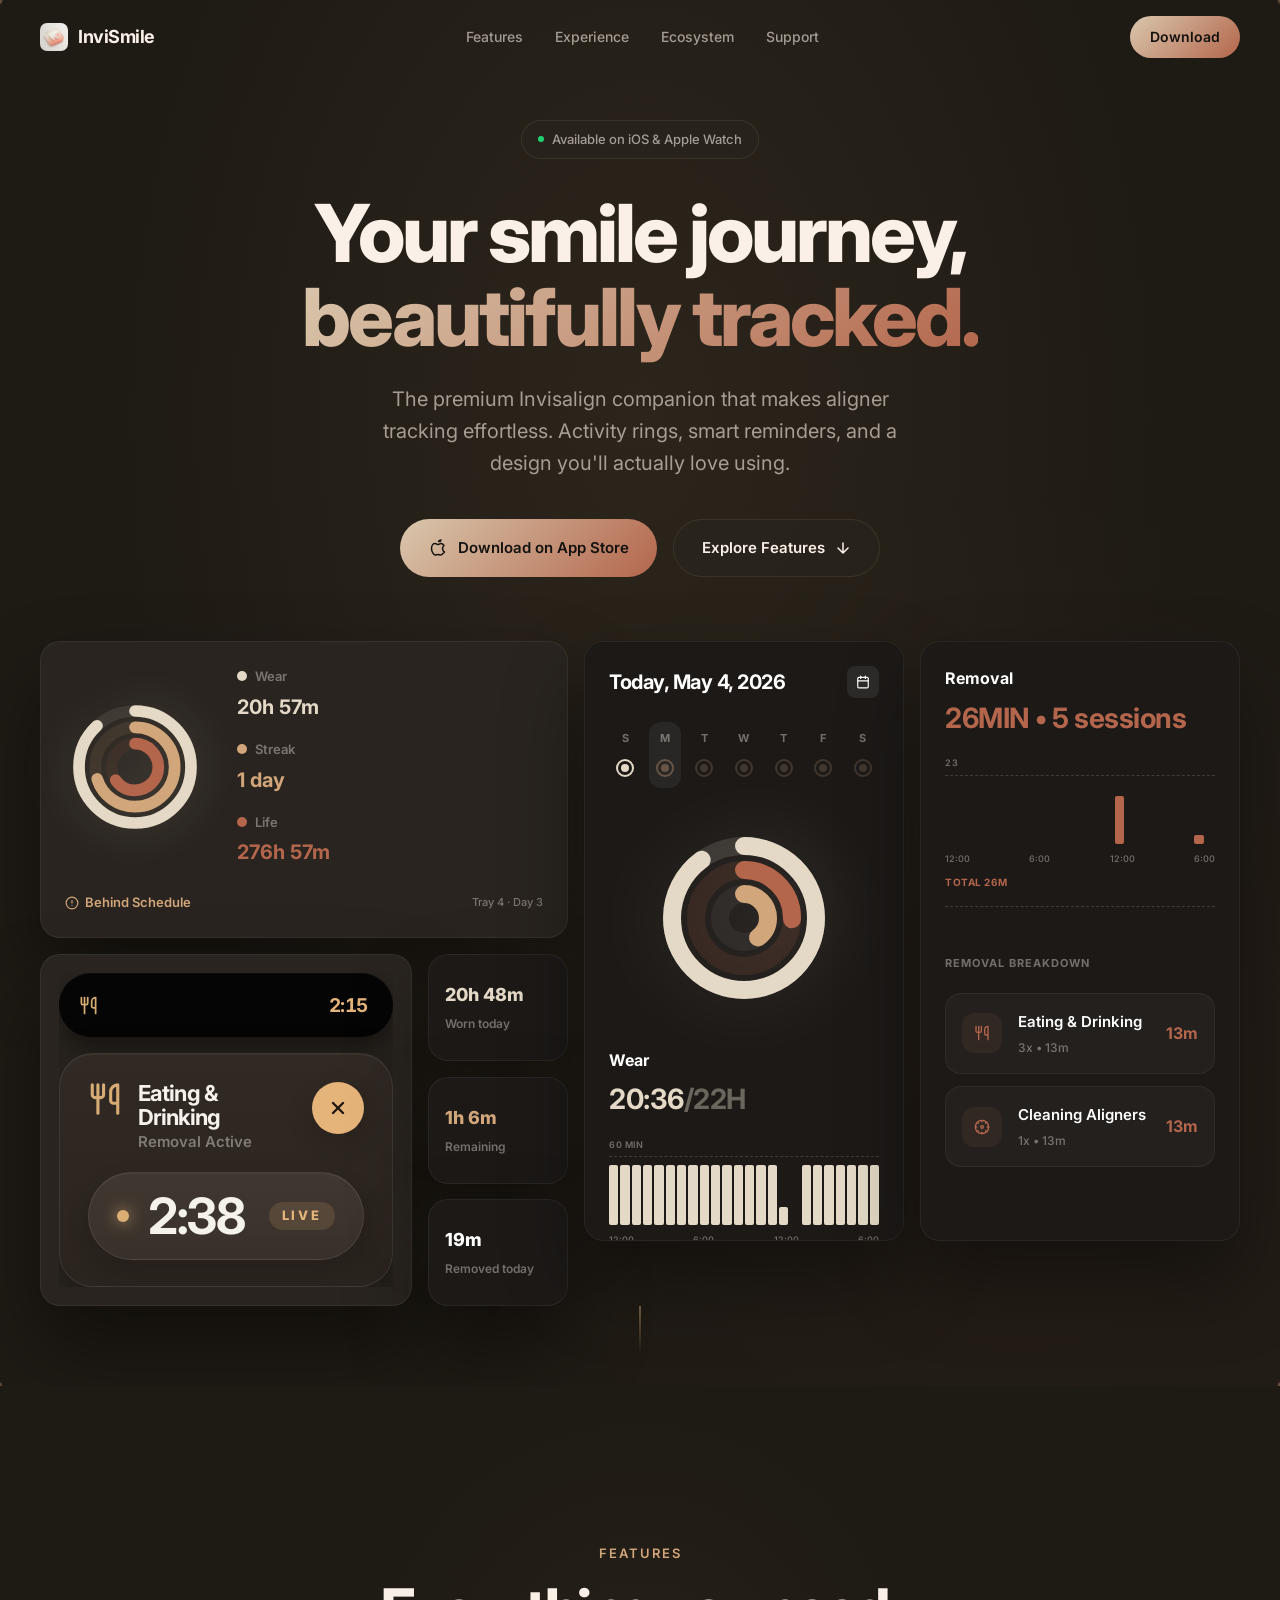
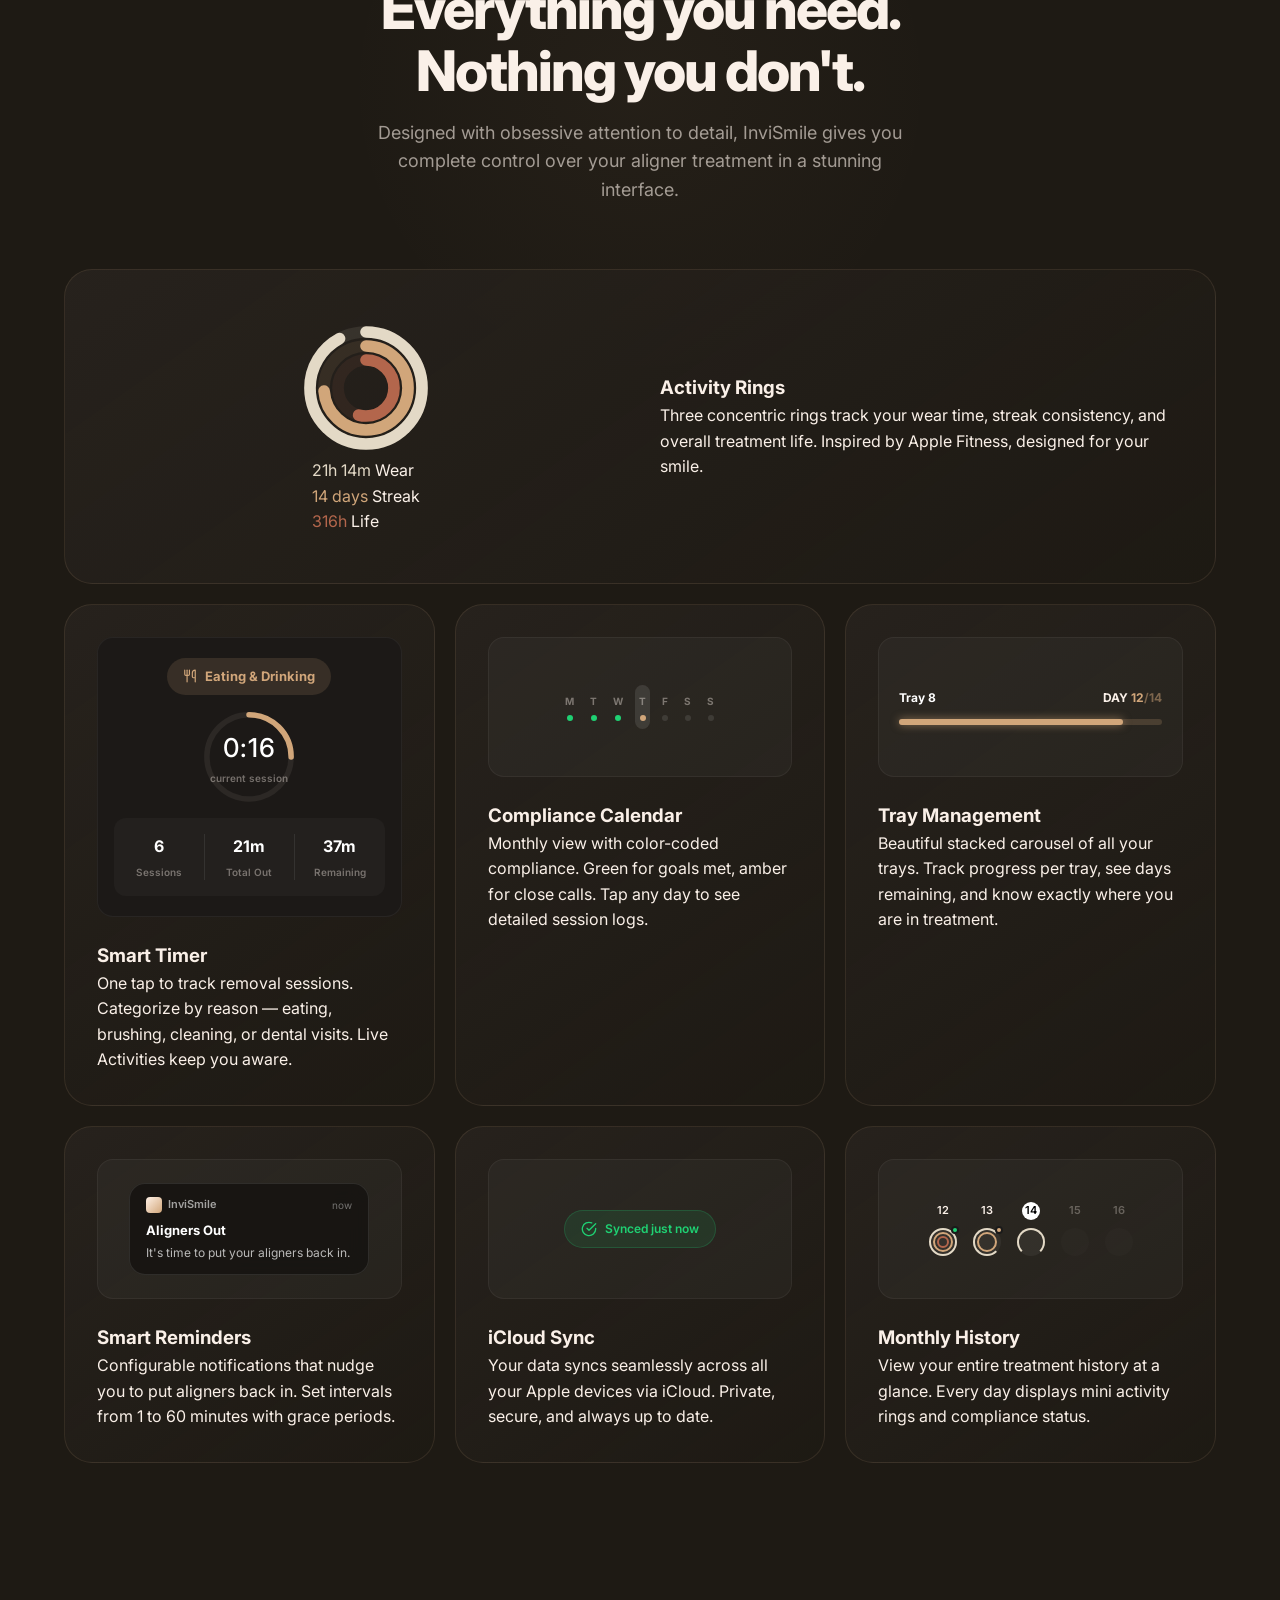
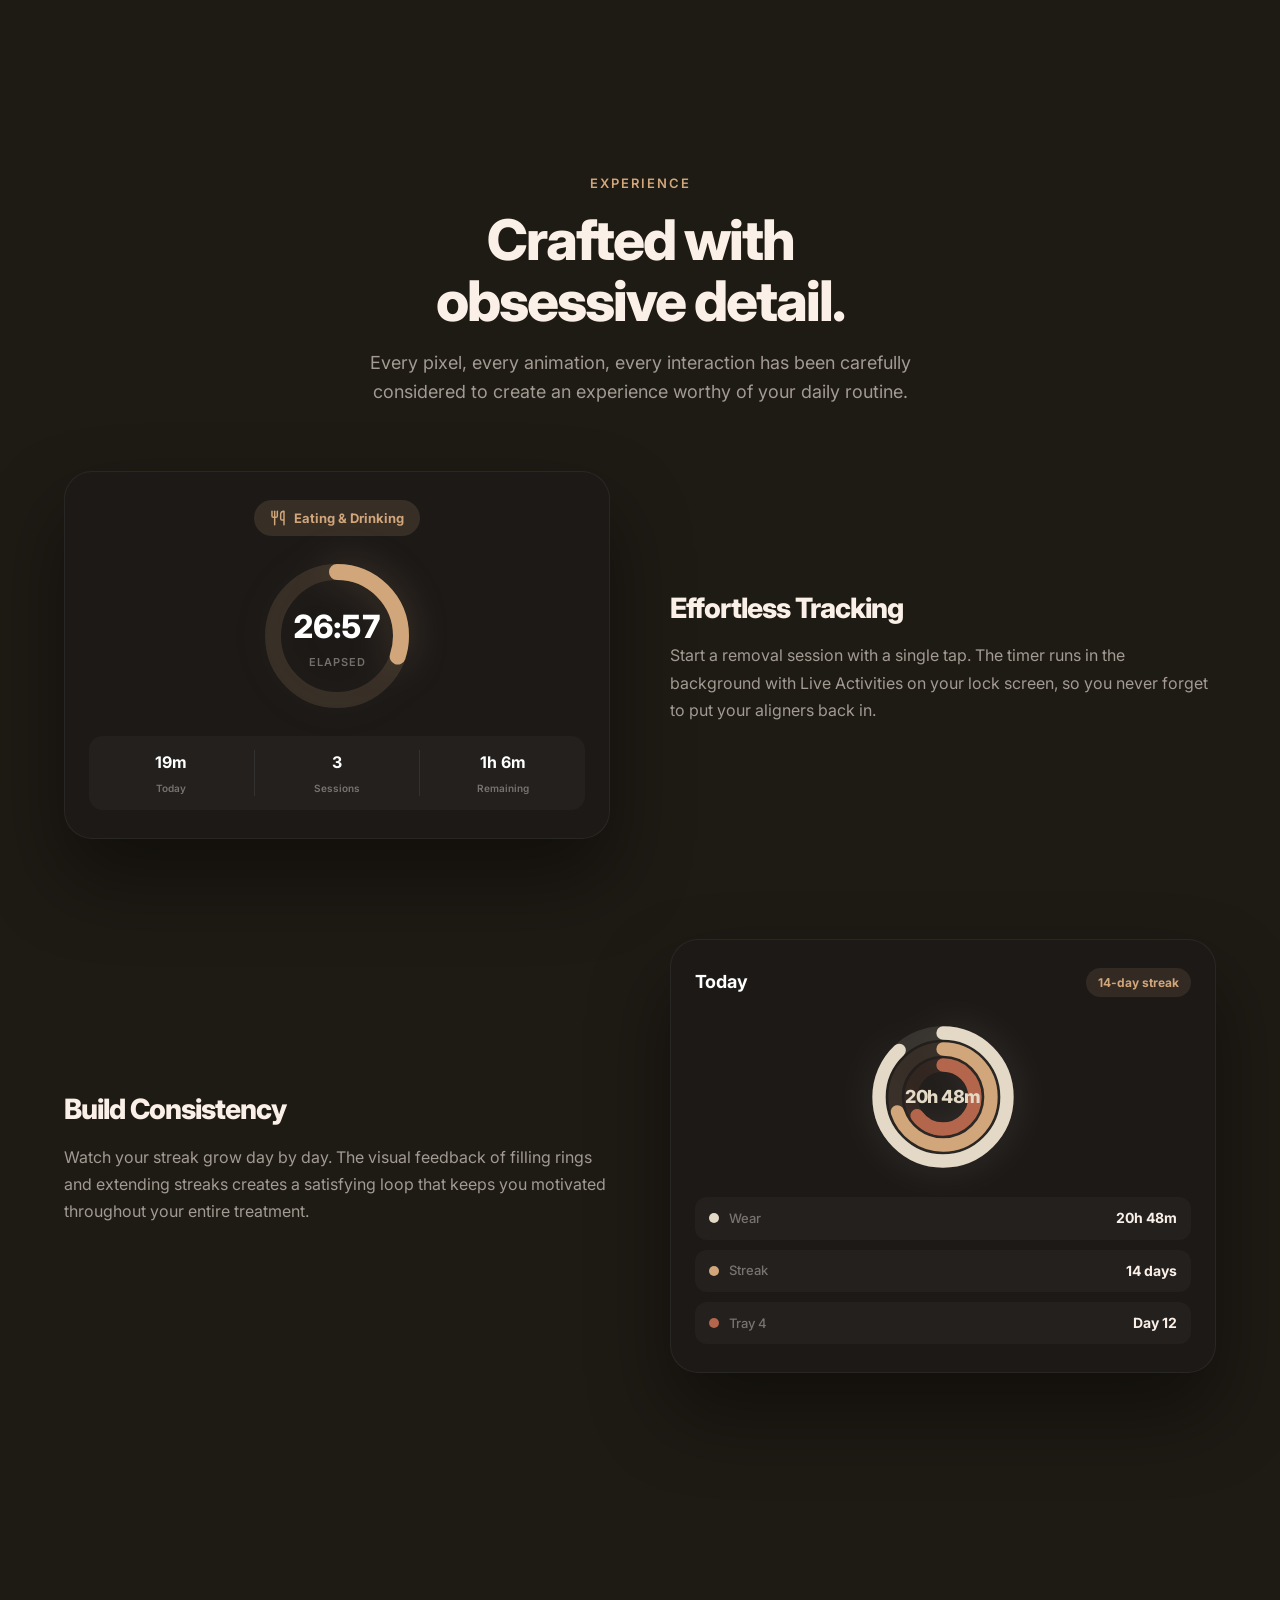
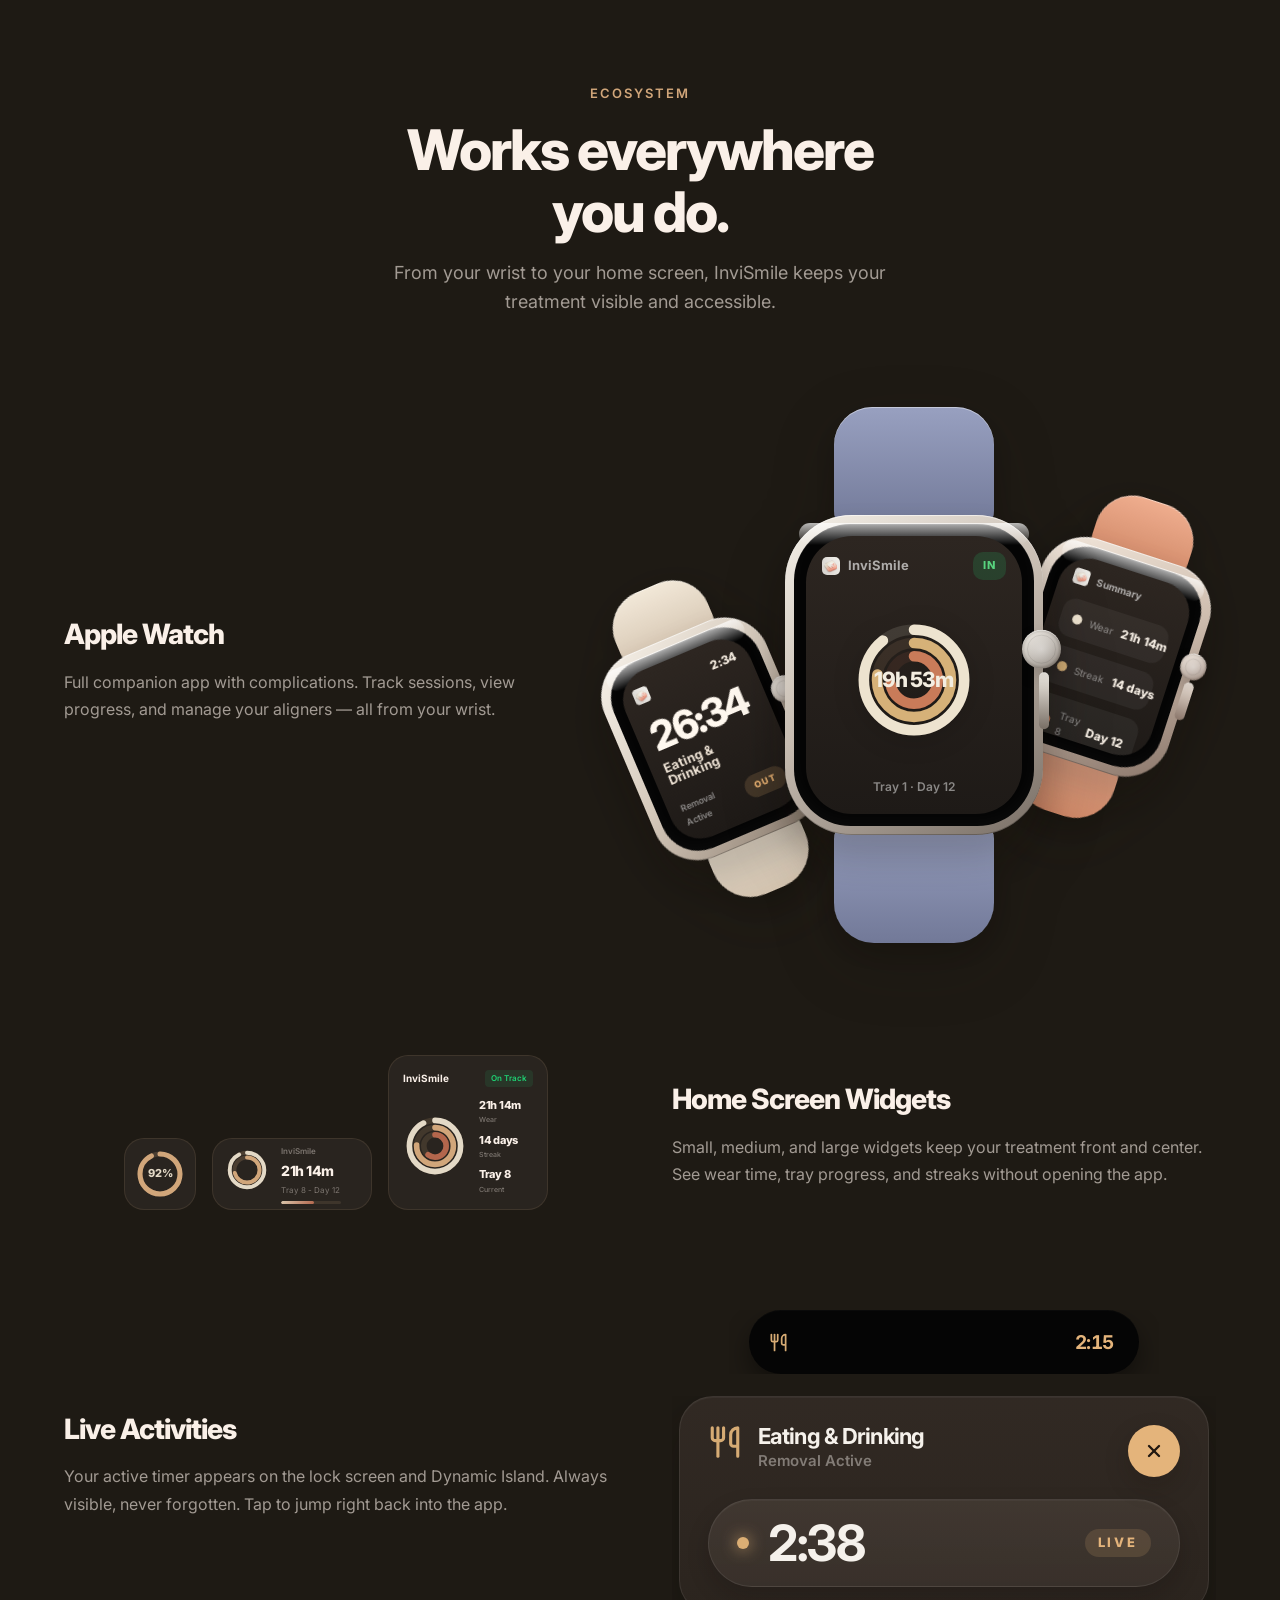
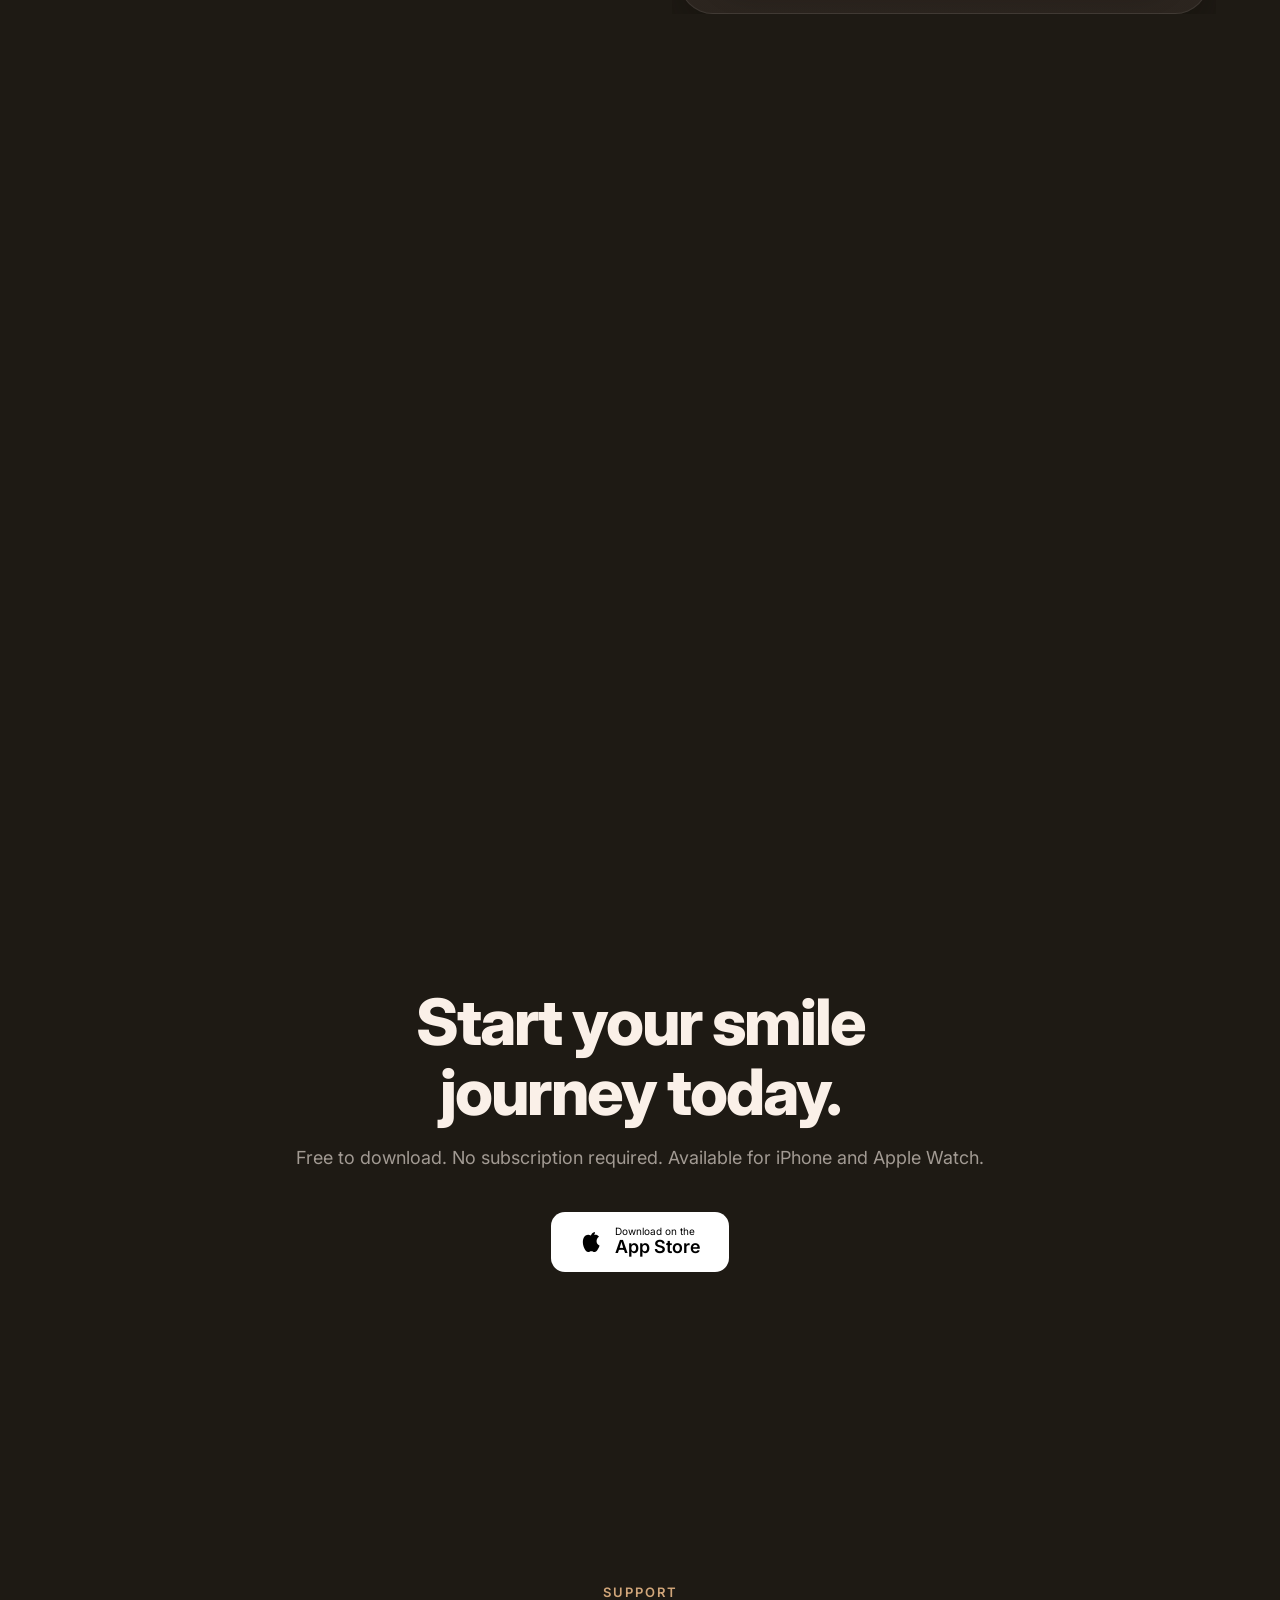
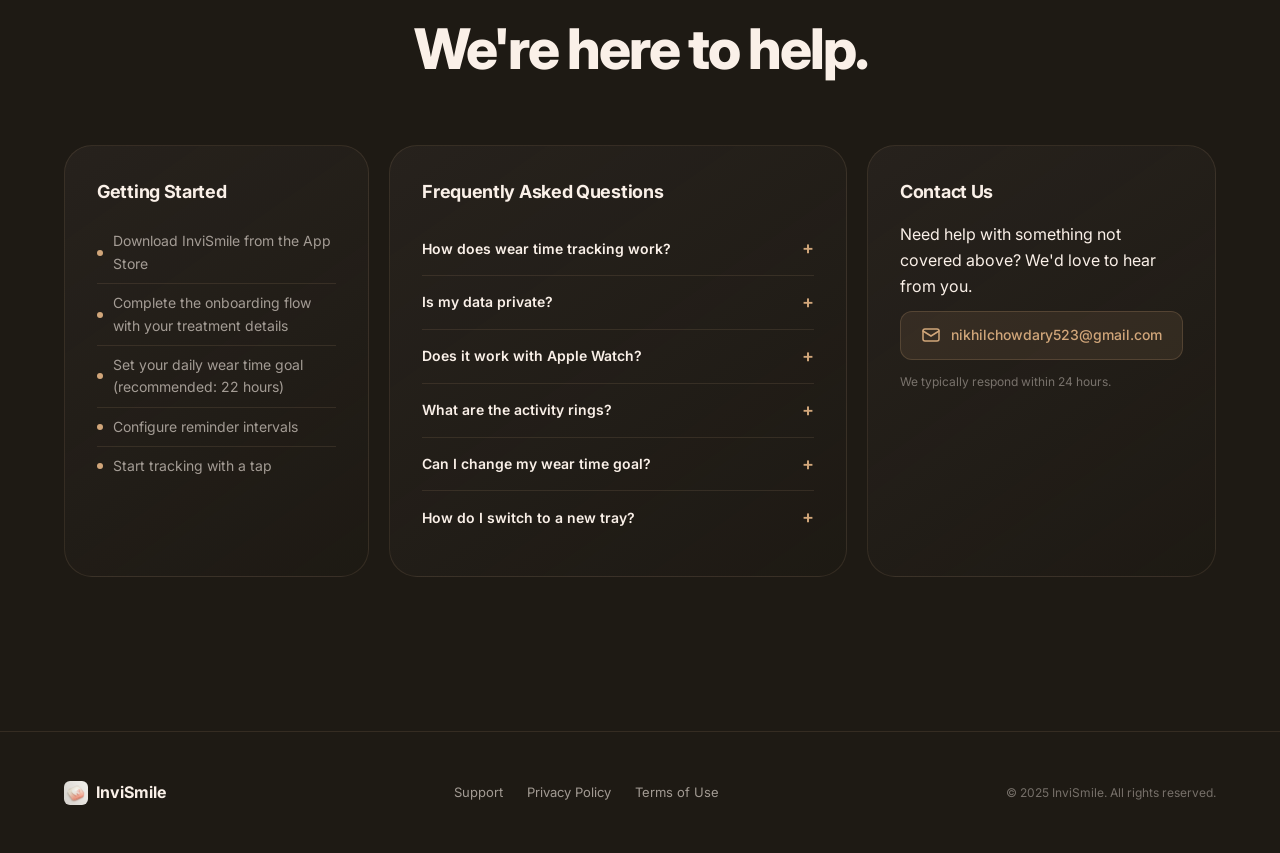
==== commit cc00c788: "Redesign Effortless Tracking and Build Consistency showcase mockups" ====
--- a/index.html
+++ b/index.html
@@ -529,22 +529,37 @@
             <div class="experience-showcase">
                 <div class="showcase-item" data-animate="fade-up">
                     <div class="showcase-visual">
-                        <div class="glass-card">
-                            <div class="glass-inner">
-                                <div class="timer-demo">
-                                    <div class="timer-ring-outer">
-                                        <svg viewBox="0 0 120 120">
-                                            <circle cx="60" cy="60" r="52" class="timer-track"/>
-                                            <circle cx="60" cy="60" r="52" class="timer-progress"/>
-                                        </svg>
-                                        <div class="timer-time">02:34</div>
-                                    </div>
-                                    <div class="timer-label">Aligners Out - Eating</div>
-                                    <div class="timer-pills">
-                                        <span class="timer-pill active">Eating</span>
-                                        <span class="timer-pill">Brushing</span>
-                                        <span class="timer-pill">Cleaning</span>
-                                    </div>
+                        <div class="session-card-mockup">
+                            <div class="scm-reason-pill">
+                                <svg width="16" height="16" viewBox="0 0 24 24" fill="none" stroke="currentColor" stroke-width="2.2" stroke-linecap="round" stroke-linejoin="round">
+                                    <path d="M3 2v7c0 1.1.9 2 2 2h4a2 2 0 0 0 2-2V2"></path>
+                                    <path d="M7 2v20"></path>
+                                    <path d="M21 15V2v0a5 5 0 0 0-5 5v6c0 1.1.9 2 2 2h3Zm0 0v7"></path>
+                                </svg>
+                                <span>Eating &amp; Drinking</span>
+                            </div>
+                            <div class="scm-ring-area">
+                                <svg viewBox="0 0 120 120" class="scm-ring-svg">
+                                    <circle cx="60" cy="60" r="48" fill="none" stroke="rgba(209,166,122,0.15)" stroke-width="12"/>
+                                    <circle cx="60" cy="60" r="48" fill="none" stroke="var(--caramel)" stroke-width="12" stroke-linecap="round" stroke-dasharray="301" stroke-dashoffset="210" transform="rotate(-90 60 60)"/>
+                                </svg>
+                                <div class="scm-center">
+                                    <div class="scm-time">26:57</div>
+                                    <div class="scm-elapsed">elapsed</div>
+                                </div>
+                            </div>
+                            <div class="scm-stats-row">
+                                <div class="scm-stat">
+                                    <span class="scm-stat-val">19m</span>
+                                    <span class="scm-stat-lbl">Today</span>
+                                </div>
+                                <div class="scm-stat scm-stat-border">
+                                    <span class="scm-stat-val">3</span>
+                                    <span class="scm-stat-lbl">Sessions</span>
+                                </div>
+                                <div class="scm-stat">
+                                    <span class="scm-stat-val">1h 6m</span>
+                                    <span class="scm-stat-lbl">Remaining</span>
                                 </div>
                             </div>
                         </div>
@@ -557,23 +572,37 @@
 
                 <div class="showcase-item reverse" data-animate="fade-up">
                     <div class="showcase-visual">
-                        <div class="glass-card">
-                            <div class="glass-inner">
-                                <div class="streak-demo">
-                                    <div class="streak-number">14</div>
-                                    <div class="streak-label">Day Streak</div>
-                                    <div class="streak-dots">
-                                        <span class="dot filled"></span>
-                                        <span class="dot filled"></span>
-                                        <span class="dot filled"></span>
-                                        <span class="dot filled"></span>
-                                        <span class="dot filled"></span>
-                                        <span class="dot filled"></span>
-                                        <span class="dot filled"></span>
-                                    </div>
-                                    <div class="streak-bar">
-                                        <div class="streak-fill"></div>
-                                    </div>
+                        <div class="rings-card-mockup">
+                            <div class="rcm-header">
+                                <span class="rcm-title">Today</span>
+                                <span class="rcm-streak-pill">14-day streak</span>
+                            </div>
+                            <div class="rcm-ring-area">
+                                <svg viewBox="0 0 120 120" class="rcm-ring-svg">
+                                    <circle cx="60" cy="60" r="48" fill="none" stroke="rgba(227,217,199,0.12)" stroke-width="10"/>
+                                    <circle cx="60" cy="60" r="48" fill="none" stroke="var(--oatmeal)" stroke-width="10" stroke-linecap="round" stroke-dasharray="301" stroke-dashoffset="36" transform="rotate(-90 60 60)"/>
+                                    <circle cx="60" cy="60" r="36" fill="none" stroke="rgba(209,166,122,0.12)" stroke-width="10"/>
+                                    <circle cx="60" cy="60" r="36" fill="none" stroke="var(--caramel)" stroke-width="10" stroke-linecap="round" stroke-dasharray="226" stroke-dashoffset="68" transform="rotate(-90 60 60)"/>
+                                    <circle cx="60" cy="60" r="24" fill="none" stroke="rgba(179,102,77,0.12)" stroke-width="10"/>
+                                    <circle cx="60" cy="60" r="24" fill="none" stroke="var(--terracotta)" stroke-width="10" stroke-linecap="round" stroke-dasharray="151" stroke-dashoffset="53" transform="rotate(-90 60 60)"/>
+                                </svg>
+                                <div class="rcm-center">20h 48m</div>
+                            </div>
+                            <div class="rcm-stats">
+                                <div class="rcm-stat-row">
+                                    <span class="rcm-dot" style="background: var(--oatmeal);"></span>
+                                    <span class="rcm-stat-label">Wear</span>
+                                    <span class="rcm-stat-value">20h 48m</span>
+                                </div>
+                                <div class="rcm-stat-row">
+                                    <span class="rcm-dot" style="background: var(--caramel);"></span>
+                                    <span class="rcm-stat-label">Streak</span>
+                                    <span class="rcm-stat-value">14 days</span>
+                                </div>
+                                <div class="rcm-stat-row">
+                                    <span class="rcm-dot" style="background: var(--terracotta);"></span>
+                                    <span class="rcm-stat-label">Tray 4</span>
+                                    <span class="rcm-stat-value">Day 12</span>
                                 </div>
                             </div>
                         </div>
--- a/styles.css
+++ b/styles.css
@@ -1449,149 +1449,198 @@
     justify-content: center;
 }
 
-/* Timer Demo */
-.timer-demo {
-    display: flex;
-    flex-direction: column;
-    align-items: center;
-    gap: 16px;
-}
-
-.timer-ring-outer {
+/* Session Card Mockup (Effortless Tracking) */
+.session-card-mockup {
+    border-radius: var(--radius-lg);
+    background: #1C1917;
+    border: 1px solid rgba(255, 255, 255, 0.06);
+    padding: 28px 24px;
+    display: flex;
+    flex-direction: column;
+    align-items: center;
+    gap: 20px;
+    box-shadow: 0 40px 80px rgba(0, 0, 0, 0.4);
+}
+
+.scm-reason-pill {
+    display: inline-flex;
+    align-items: center;
+    gap: 8px;
+    padding: 8px 16px;
+    border-radius: 100px;
+    background: rgba(209, 166, 122, 0.15);
+    color: var(--caramel);
+    font-size: 13px;
+    font-weight: 700;
+}
+
+.scm-ring-area {
     position: relative;
-    width: 120px;
-    height: 120px;
-}
-
-.timer-ring-outer svg {
+    width: 160px;
+    height: 160px;
+    display: flex;
+    align-items: center;
+    justify-content: center;
+}
+
+.scm-ring-svg {
+    position: absolute;
+    inset: 0;
     width: 100%;
     height: 100%;
-}
-
-.timer-track {
-    fill: none;
-    stroke: rgba(242, 143, 33, 0.15);
-    stroke-width: 6;
-}
-
-.timer-progress {
-    fill: none;
-    stroke: var(--warning);
-    stroke-width: 6;
-    stroke-linecap: round;
-    stroke-dasharray: 327;
-    stroke-dashoffset: 245;
-    transform: rotate(-90deg);
-    transform-origin: center;
-    animation: timerSpin 10s linear infinite;
-}
-
-@keyframes timerSpin {
-    to { stroke-dashoffset: 0; }
-}
-
-.timer-time {
+    filter: drop-shadow(0 0 18px rgba(209, 166, 122, 0.25));
+}
+
+.scm-center {
+    position: relative;
+    z-index: 1;
+    display: flex;
+    flex-direction: column;
+    align-items: center;
+    gap: 2px;
+}
+
+.scm-time {
+    font-size: 32px;
+    font-weight: 800;
+    color: #fff;
+    letter-spacing: -1px;
+    font-variant-numeric: tabular-nums;
+}
+
+.scm-elapsed {
+    font-size: 11px;
+    font-weight: 600;
+    color: var(--text-tertiary);
+    text-transform: uppercase;
+    letter-spacing: 1px;
+}
+
+.scm-stats-row {
+    display: flex;
+    width: 100%;
+    background: rgba(255, 255, 255, 0.03);
+    border-radius: 14px;
+    padding: 14px 0;
+}
+
+.scm-stat {
+    flex: 1;
+    display: flex;
+    flex-direction: column;
+    align-items: center;
+    gap: 4px;
+}
+
+.scm-stat-border {
+    border-left: 1px solid rgba(255, 255, 255, 0.08);
+    border-right: 1px solid rgba(255, 255, 255, 0.08);
+}
+
+.scm-stat-val {
+    font-size: 16px;
+    font-weight: 700;
+    color: #fff;
+}
+
+.scm-stat-lbl {
+    font-size: 10px;
+    font-weight: 600;
+    color: var(--text-tertiary);
+}
+
+/* Rings Card Mockup (Build Consistency) */
+.rings-card-mockup {
+    border-radius: var(--radius-lg);
+    background: #1C1917;
+    border: 1px solid rgba(255, 255, 255, 0.06);
+    padding: 28px 24px;
+    display: flex;
+    flex-direction: column;
+    gap: 20px;
+    box-shadow: 0 40px 80px rgba(0, 0, 0, 0.4);
+}
+
+.rcm-header {
+    display: flex;
+    align-items: center;
+    justify-content: space-between;
+}
+
+.rcm-title {
+    font-size: 18px;
+    font-weight: 700;
+    color: #fff;
+}
+
+.rcm-streak-pill {
+    padding: 5px 12px;
+    border-radius: 100px;
+    background: rgba(209, 166, 122, 0.12);
+    color: var(--caramel);
+    font-size: 12px;
+    font-weight: 700;
+}
+
+.rcm-ring-area {
+    position: relative;
+    width: 160px;
+    height: 160px;
+    margin: 0 auto;
+    display: flex;
+    align-items: center;
+    justify-content: center;
+}
+
+.rcm-ring-svg {
     position: absolute;
     inset: 0;
-    display: flex;
-    align-items: center;
-    justify-content: center;
-    font-size: 24px;
+    width: 100%;
+    height: 100%;
+    filter: drop-shadow(0 0 20px rgba(227, 217, 199, 0.12));
+}
+
+.rcm-center {
+    position: relative;
+    z-index: 1;
+    font-size: 18px;
     font-weight: 800;
-    font-variant-numeric: tabular-nums;
-    letter-spacing: -1px;
-}
-
-.timer-label {
-    font-size: 13px;
-    color: var(--text-secondary);
-    font-weight: 500;
-}
-
-.timer-pills {
-    display: flex;
-    gap: 8px;
-}
-
-.timer-pill {
-    padding: 6px 12px;
-    border-radius: 100px;
-    font-size: 12px;
-    font-weight: 600;
-    background: var(--glass-bg);
-    border: 1px solid var(--glass-border);
-    color: var(--text-secondary);
-}
-
-.timer-pill.active {
-    background: rgba(242, 143, 33, 0.15);
-    border-color: rgba(242, 143, 33, 0.3);
-    color: var(--warning);
-}
-
-/* Streak Demo */
-.streak-demo {
-    display: flex;
-    flex-direction: column;
-    align-items: center;
-    gap: 12px;
-}
-
-.streak-number {
-    font-size: 64px;
-    font-weight: 900;
-    letter-spacing: -3px;
-    background: var(--gradient-warm);
-    -webkit-background-clip: text;
-    -webkit-text-fill-color: transparent;
-    background-clip: text;
-}
-
-.streak-label {
-    font-size: 16px;
-    color: var(--text-secondary);
-    font-weight: 500;
-}
-
-.streak-dots {
-    display: flex;
-    gap: 8px;
-    margin-top: 8px;
-}
-
-.dot {
+    color: var(--oatmeal);
+    letter-spacing: -0.5px;
+}
+
+.rcm-stats {
+    display: flex;
+    flex-direction: column;
+    gap: 10px;
+}
+
+.rcm-stat-row {
+    display: grid;
+    grid-template-columns: auto 1fr auto;
+    align-items: center;
+    gap: 10px;
+    padding: 10px 14px;
+    border-radius: 12px;
+    background: rgba(255, 255, 255, 0.03);
+}
+
+.rcm-dot {
     width: 10px;
     height: 10px;
     border-radius: 50%;
-    background: var(--bg-primary);
-    border: 2px solid var(--glass-border);
-}
-
-.dot.filled {
-    background: var(--caramel);
-    border-color: var(--caramel);
-}
-
-.streak-bar {
-    width: 100%;
-    height: 6px;
-    border-radius: 3px;
-    background: rgba(180, 148, 118, 0.1);
-    margin-top: 8px;
-    overflow: hidden;
-}
-
-.streak-fill {
-    height: 100%;
-    width: 75%;
-    border-radius: 3px;
-    background: var(--gradient-warm);
-    animation: fillGrow 2s var(--ease-out) infinite alternate;
-}
-
-@keyframes fillGrow {
-    from { width: 60%; }
-    to { width: 80%; }
+}
+
+.rcm-stat-label {
+    font-size: 13px;
+    font-weight: 500;
+    color: var(--text-tertiary);
+}
+
+.rcm-stat-value {
+    font-size: 14px;
+    font-weight: 700;
+    color: var(--text-primary);
 }
 
 .showcase-text h3 {
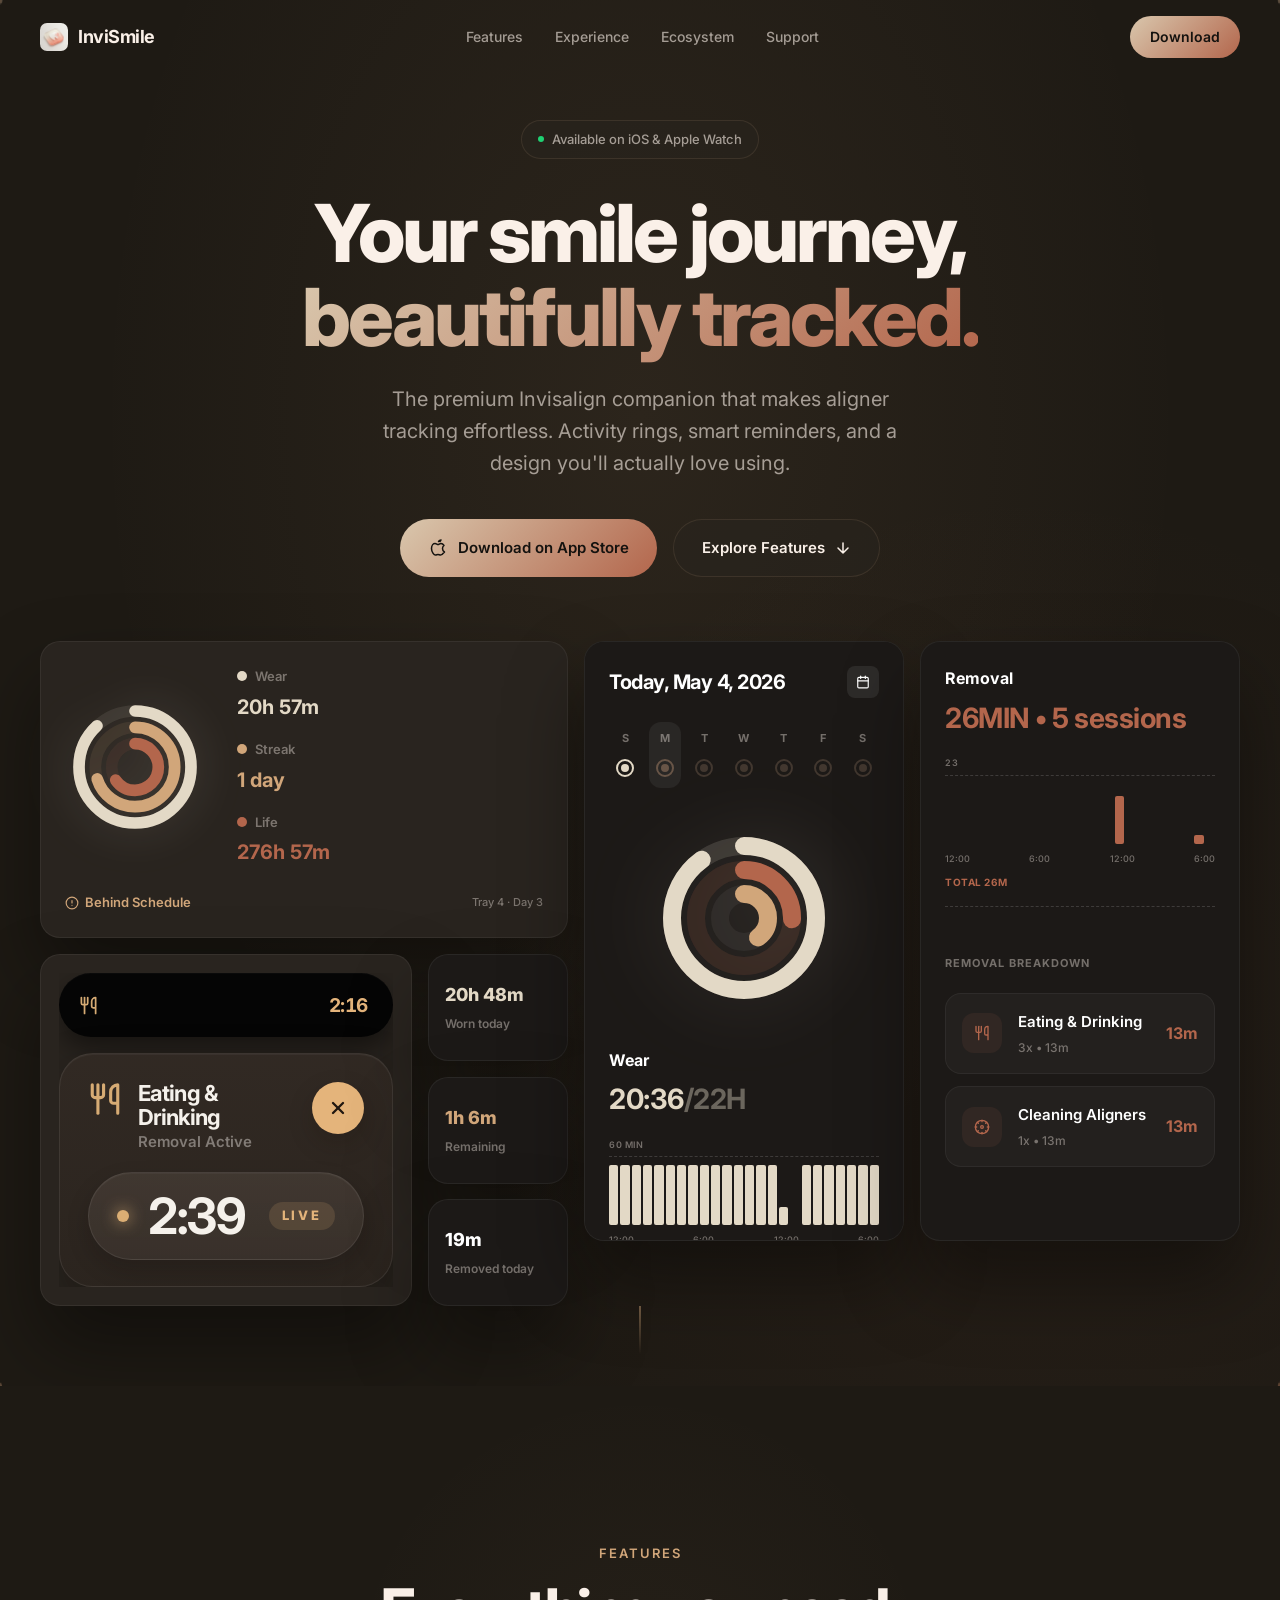
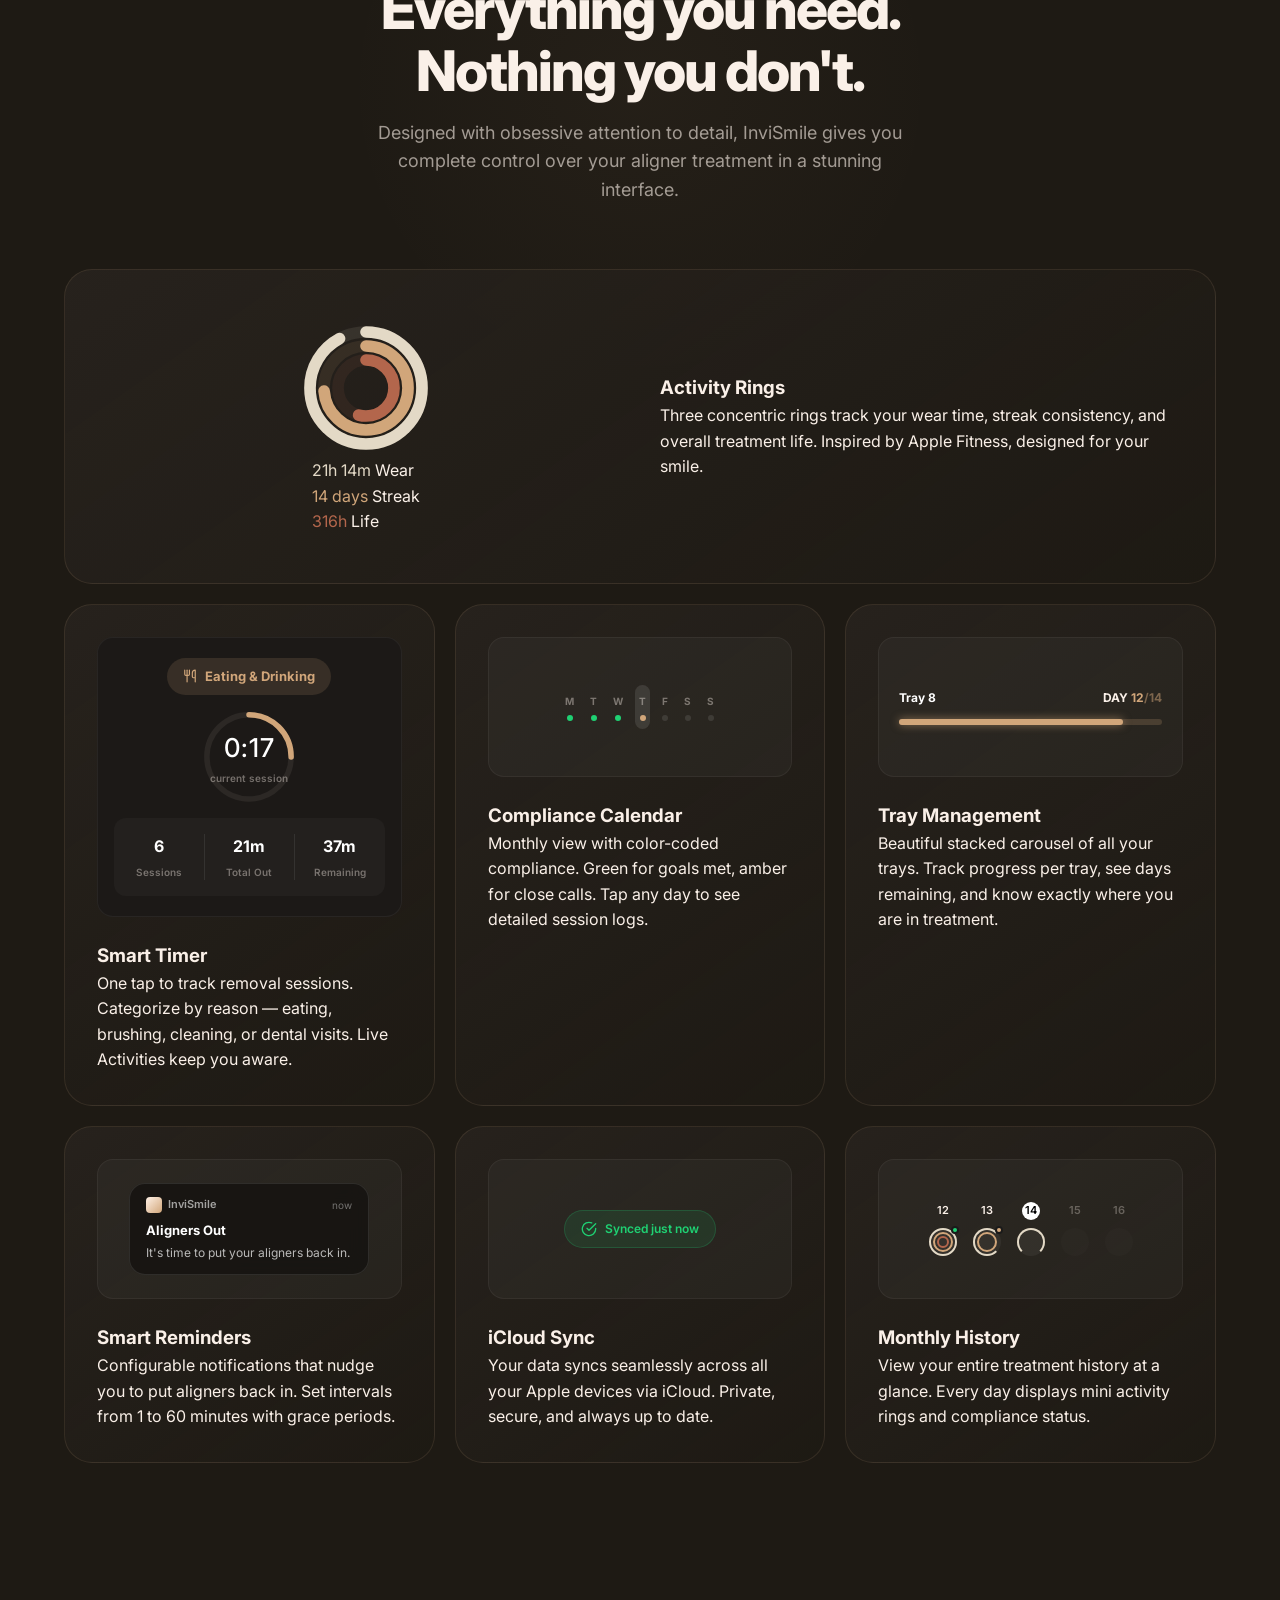
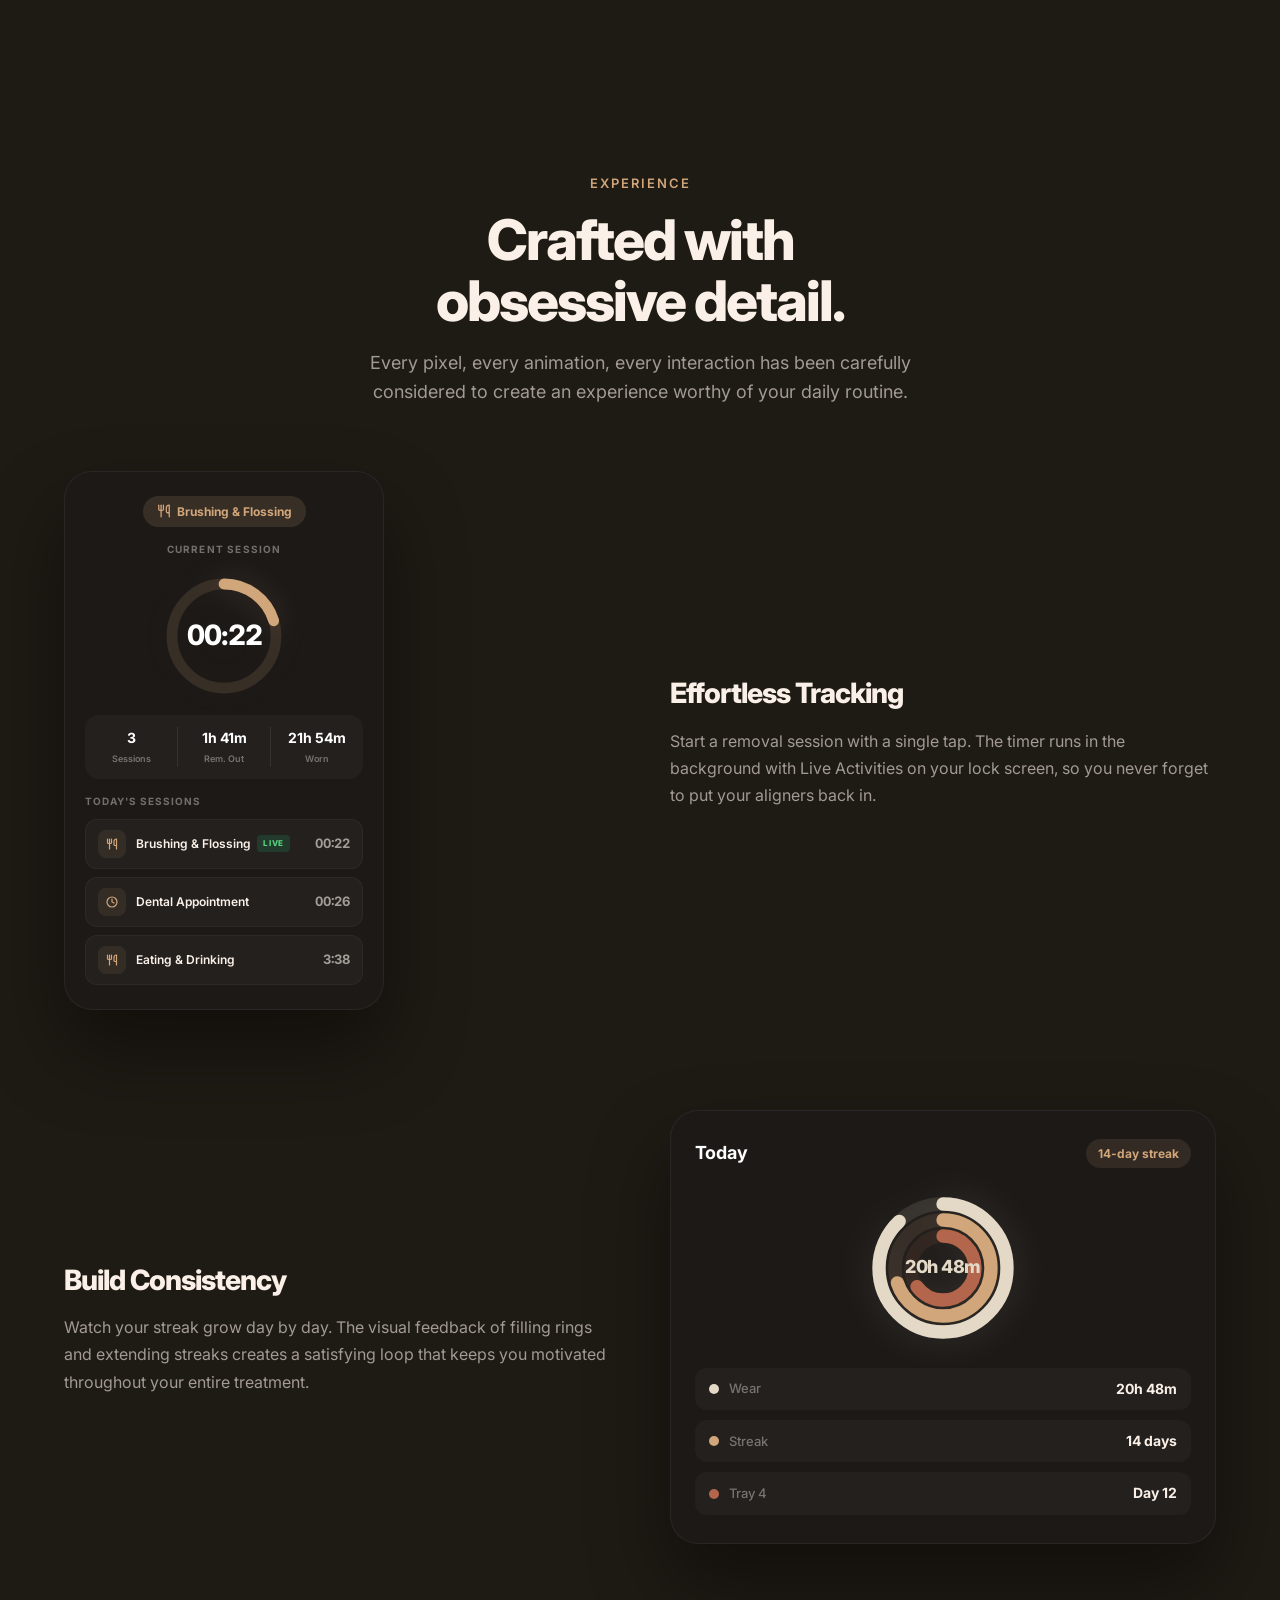
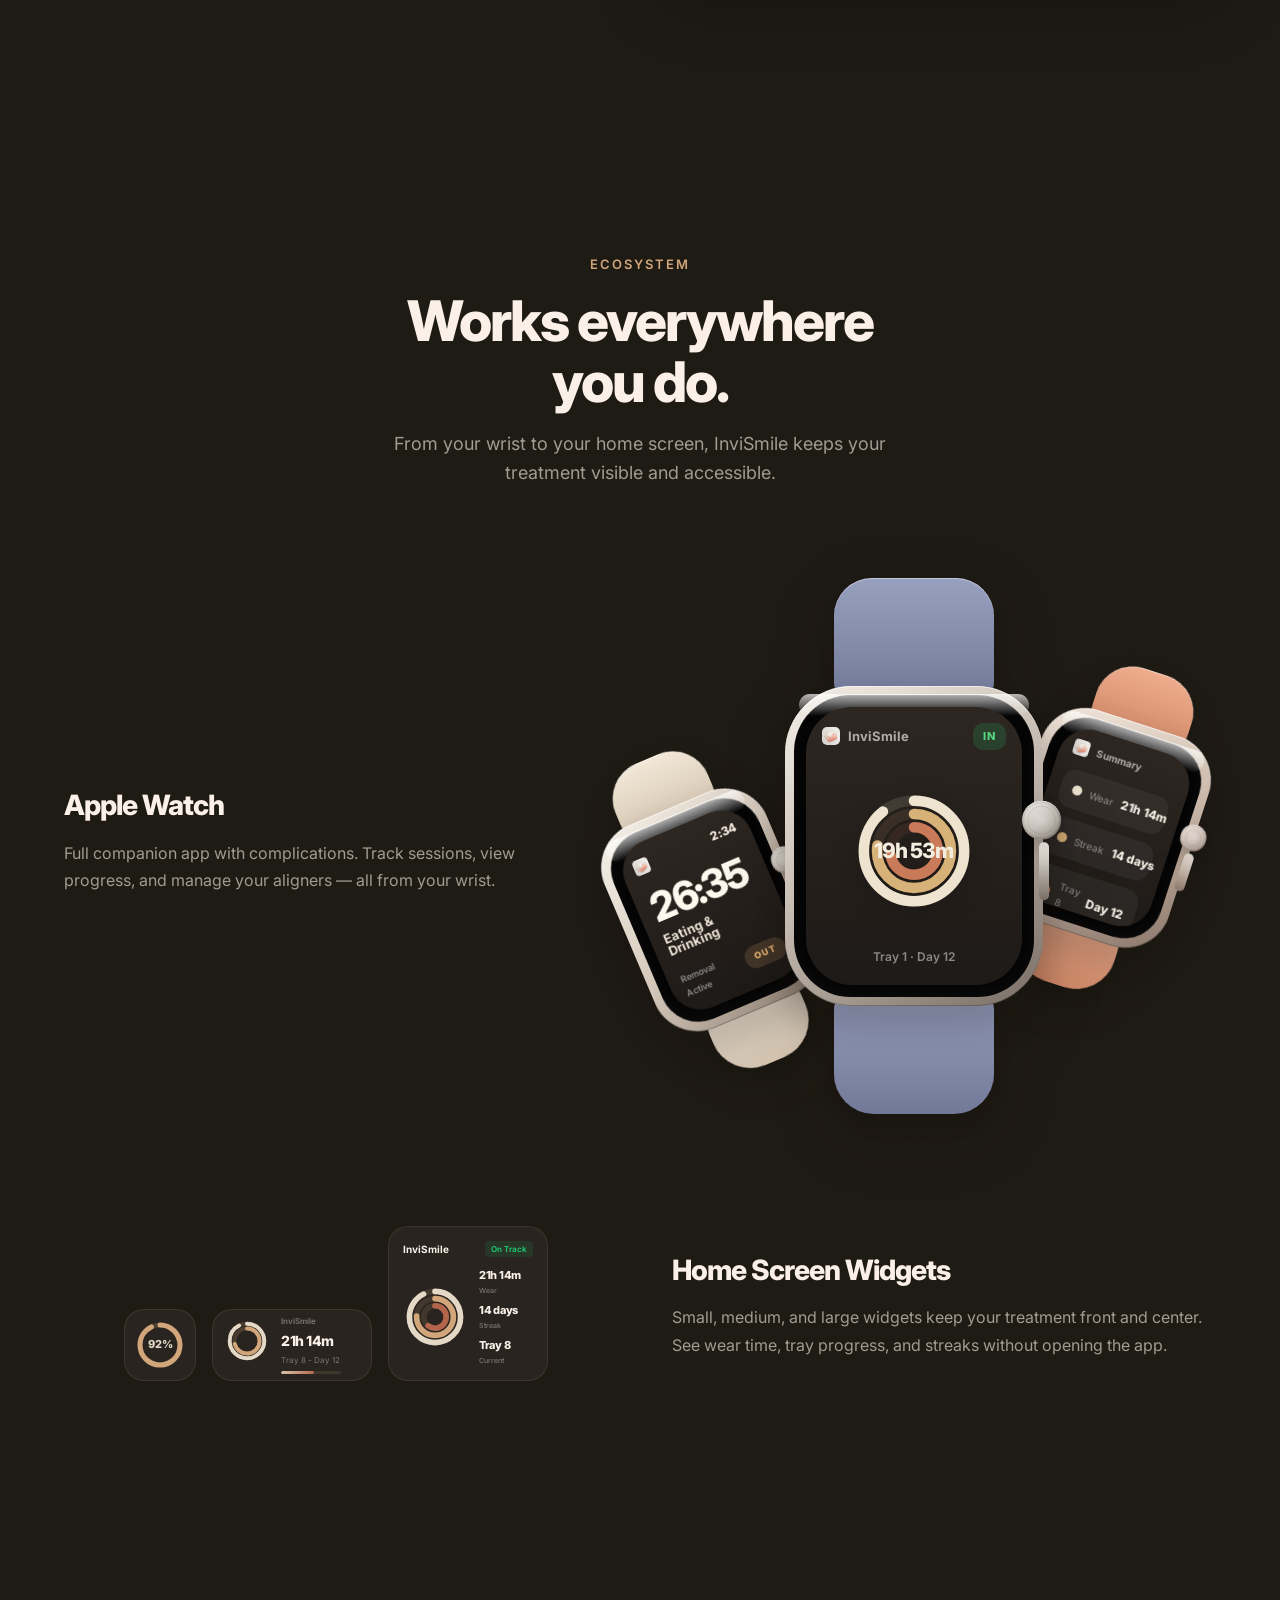
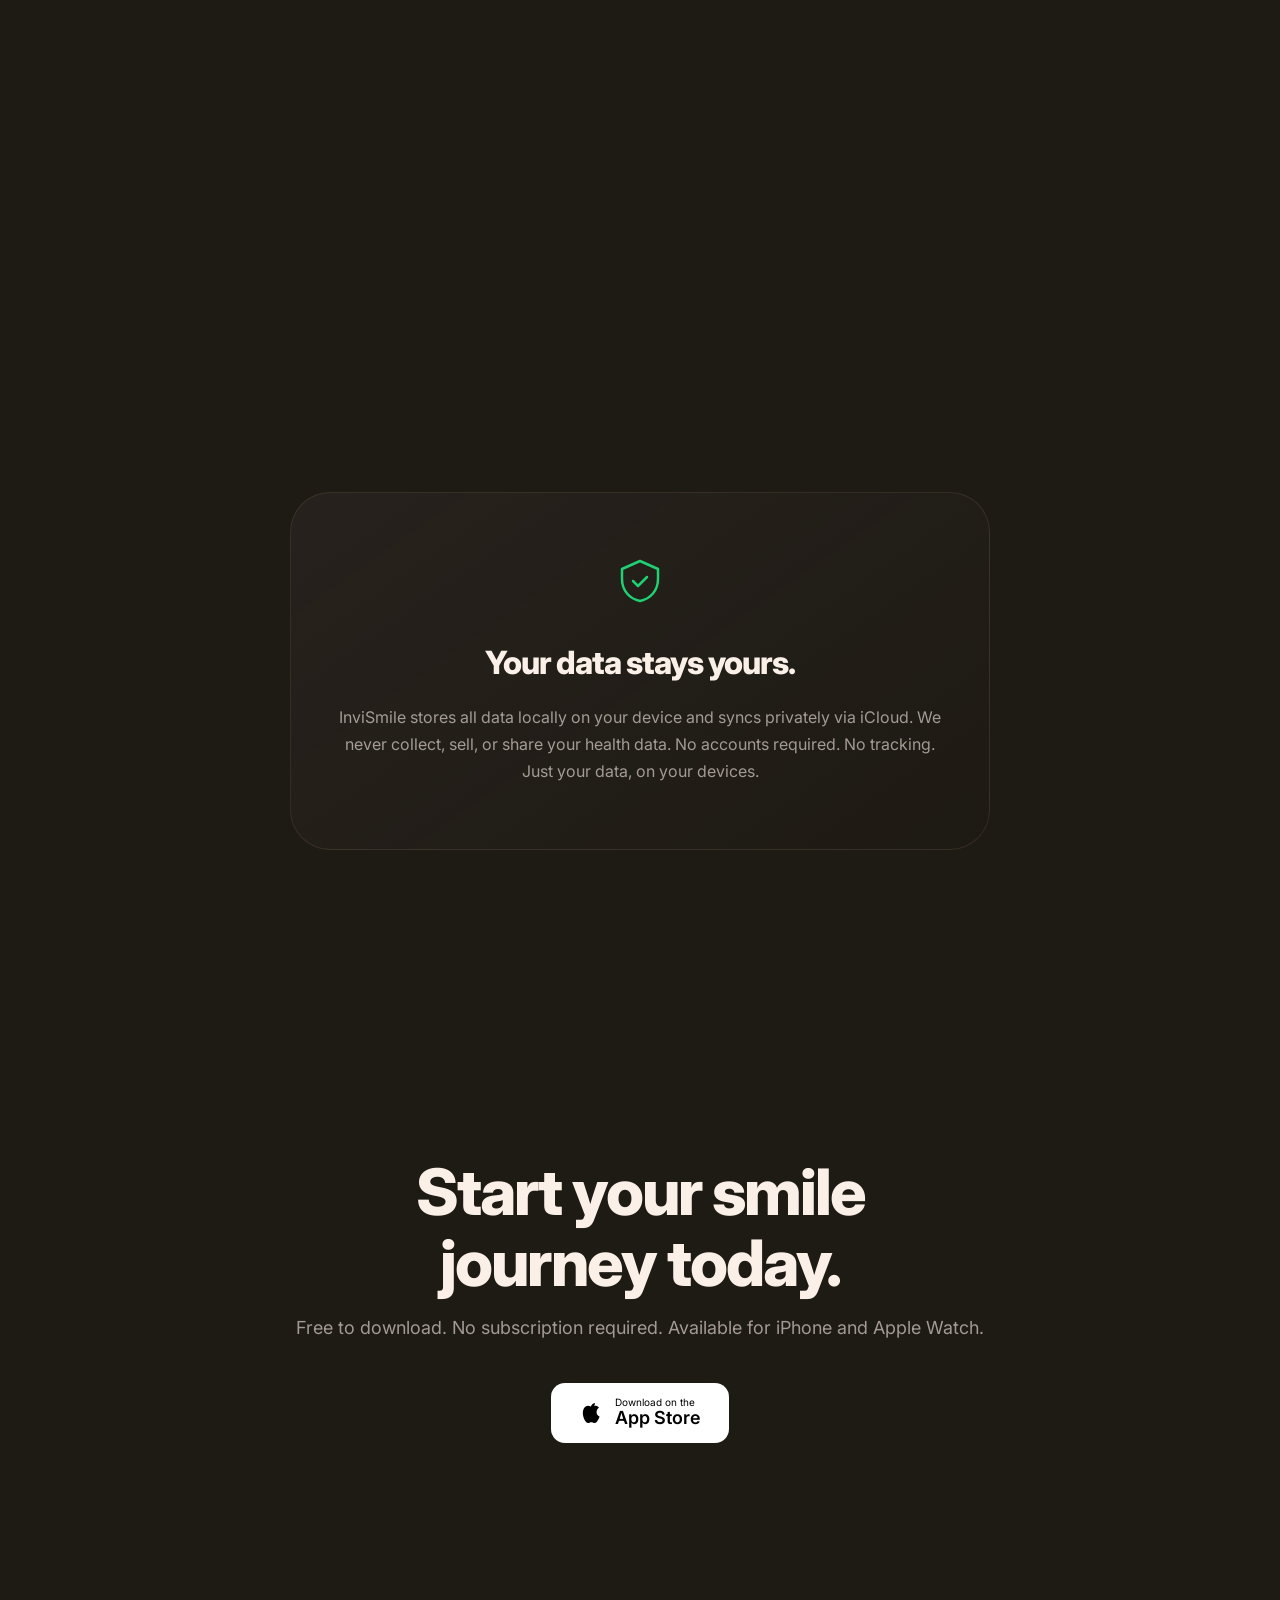
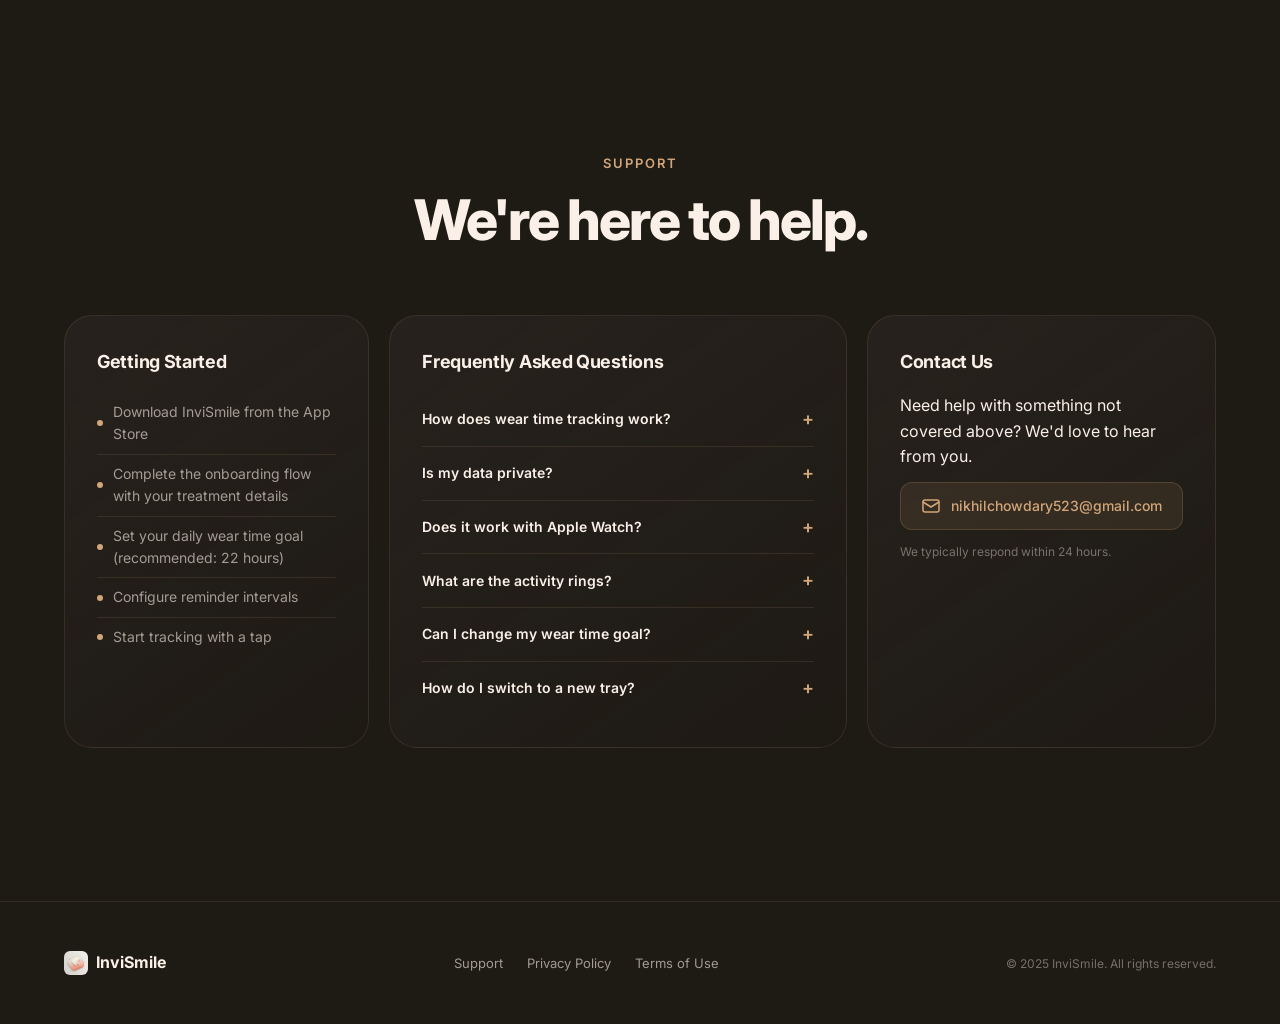
==== commit 742dfc23: "Redesign timer mockup to match app UI with animated session list" ====
--- a/index.html
+++ b/index.html
@@ -530,36 +530,70 @@
                 <div class="showcase-item" data-animate="fade-up">
                     <div class="showcase-visual">
                         <div class="session-card-mockup">
+                            <!-- Reason Pill -->
                             <div class="scm-reason-pill">
-                                <svg width="16" height="16" viewBox="0 0 24 24" fill="none" stroke="currentColor" stroke-width="2.2" stroke-linecap="round" stroke-linejoin="round">
+                                <svg width="14" height="14" viewBox="0 0 24 24" fill="none" stroke="currentColor" stroke-width="2.2" stroke-linecap="round" stroke-linejoin="round">
                                     <path d="M3 2v7c0 1.1.9 2 2 2h4a2 2 0 0 0 2-2V2"></path>
                                     <path d="M7 2v20"></path>
                                     <path d="M21 15V2v0a5 5 0 0 0-5 5v6c0 1.1.9 2 2 2h3Zm0 0v7"></path>
                                 </svg>
-                                <span>Eating &amp; Drinking</span>
-                            </div>
+                                <span>Brushing &amp; Flossing</span>
+                            </div>
+                            <div class="scm-section-label">CURRENT SESSION</div>
+                            <!-- Timer Ring -->
                             <div class="scm-ring-area">
                                 <svg viewBox="0 0 120 120" class="scm-ring-svg">
-                                    <circle cx="60" cy="60" r="48" fill="none" stroke="rgba(209,166,122,0.15)" stroke-width="12"/>
-                                    <circle cx="60" cy="60" r="48" fill="none" stroke="var(--caramel)" stroke-width="12" stroke-linecap="round" stroke-dasharray="301" stroke-dashoffset="210" transform="rotate(-90 60 60)"/>
+                                    <circle cx="60" cy="60" r="48" fill="none" stroke="rgba(209,166,122,0.15)" stroke-width="10"/>
+                                    <circle cx="60" cy="60" r="48" fill="none" stroke="var(--caramel)" stroke-width="10" stroke-linecap="round" stroke-dasharray="301" stroke-dashoffset="240" transform="rotate(-90 60 60)" class="scm-ring-progress"/>
                                 </svg>
                                 <div class="scm-center">
-                                    <div class="scm-time">26:57</div>
-                                    <div class="scm-elapsed">elapsed</div>
-                                </div>
-                            </div>
+                                    <div class="scm-time">00:22</div>
+                                </div>
+                            </div>
+                            <!-- Stats -->
                             <div class="scm-stats-row">
                                 <div class="scm-stat">
-                                    <span class="scm-stat-val">19m</span>
-                                    <span class="scm-stat-lbl">Today</span>
-                                </div>
-                                <div class="scm-stat scm-stat-border">
                                     <span class="scm-stat-val">3</span>
                                     <span class="scm-stat-lbl">Sessions</span>
                                 </div>
+                                <div class="scm-stat scm-stat-border">
+                                    <span class="scm-stat-val">1h 41m</span>
+                                    <span class="scm-stat-lbl">Rem. Out</span>
+                                </div>
                                 <div class="scm-stat">
-                                    <span class="scm-stat-val">1h 6m</span>
-                                    <span class="scm-stat-lbl">Remaining</span>
+                                    <span class="scm-stat-val">21h 54m</span>
+                                    <span class="scm-stat-lbl">Worn</span>
+                                </div>
+                            </div>
+                            <!-- Session List -->
+                            <div class="scm-sessions">
+                                <div class="scm-sessions-label">TODAY'S SESSIONS</div>
+                                <div class="scm-session-item scm-session-anim-1">
+                                    <div class="scm-session-icon">
+                                        <svg width="12" height="12" viewBox="0 0 24 24" fill="none" stroke="currentColor" stroke-width="2.4" stroke-linecap="round"><path d="M3 2v7c0 1.1.9 2 2 2h4a2 2 0 0 0 2-2V2"/><path d="M7 2v20"/><path d="M21 15V2a5 5 0 0 0-5 5v6c0 1.1.9 2 2 2h3m0 0v7"/></svg>
+                                    </div>
+                                    <div class="scm-session-info">
+                                        <span class="scm-session-name">Brushing &amp; Flossing <span class="scm-live-badge">LIVE</span></span>
+                                    </div>
+                                    <span class="scm-session-dur">00:22</span>
+                                </div>
+                                <div class="scm-session-item scm-session-anim-2">
+                                    <div class="scm-session-icon">
+                                        <svg width="12" height="12" viewBox="0 0 24 24" fill="none" stroke="currentColor" stroke-width="2.4" stroke-linecap="round"><circle cx="12" cy="12" r="10"/><path d="M12 6v6l4 2"/></svg>
+                                    </div>
+                                    <div class="scm-session-info">
+                                        <span class="scm-session-name">Dental Appointment</span>
+                                    </div>
+                                    <span class="scm-session-dur">00:26</span>
+                                </div>
+                                <div class="scm-session-item scm-session-anim-3">
+                                    <div class="scm-session-icon">
+                                        <svg width="12" height="12" viewBox="0 0 24 24" fill="none" stroke="currentColor" stroke-width="2.4" stroke-linecap="round"><path d="M3 2v7c0 1.1.9 2 2 2h4a2 2 0 0 0 2-2V2"/><path d="M7 2v20"/><path d="M21 15V2a5 5 0 0 0-5 5v6c0 1.1.9 2 2 2h3m0 0v7"/></svg>
+                                    </div>
+                                    <div class="scm-session-info">
+                                        <span class="scm-session-name">Eating &amp; Drinking</span>
+                                    </div>
+                                    <span class="scm-session-dur">3:38</span>
                                 </div>
                             </div>
                         </div>
--- a/styles.css
+++ b/styles.css
@@ -1454,74 +1454,81 @@
     border-radius: var(--radius-lg);
     background: #1C1917;
     border: 1px solid rgba(255, 255, 255, 0.06);
-    padding: 28px 24px;
-    display: flex;
-    flex-direction: column;
-    align-items: center;
-    gap: 20px;
+    padding: 24px 20px;
+    display: flex;
+    flex-direction: column;
+    align-items: center;
+    gap: 14px;
     box-shadow: 0 40px 80px rgba(0, 0, 0, 0.4);
+    max-width: 320px;
 }
 
 .scm-reason-pill {
     display: inline-flex;
     align-items: center;
-    gap: 8px;
-    padding: 8px 16px;
+    gap: 6px;
+    padding: 6px 14px;
     border-radius: 100px;
     background: rgba(209, 166, 122, 0.15);
     color: var(--caramel);
-    font-size: 13px;
+    font-size: 12px;
     font-weight: 700;
+}
+
+.scm-section-label {
+    font-size: 10px;
+    font-weight: 700;
+    color: var(--text-tertiary);
+    letter-spacing: 1.2px;
+    text-transform: uppercase;
 }
 
 .scm-ring-area {
     position: relative;
-    width: 160px;
-    height: 160px;
-    display: flex;
-    align-items: center;
-    justify-content: center;
+    width: 130px;
+    height: 130px;
+    flex-shrink: 0;
 }
 
 .scm-ring-svg {
+    width: 100%;
+    height: 100%;
+    filter: drop-shadow(0 0 14px rgba(209, 166, 122, 0.2));
+}
+
+.scm-ring-progress {
+    animation: scmRingGrow 8s ease-in-out infinite;
+}
+
+@keyframes scmRingGrow {
+    0% { stroke-dashoffset: 280; }
+    80% { stroke-dashoffset: 180; }
+    100% { stroke-dashoffset: 280; }
+}
+
+.scm-center {
     position: absolute;
     inset: 0;
-    width: 100%;
-    height: 100%;
-    filter: drop-shadow(0 0 18px rgba(209, 166, 122, 0.25));
-}
-
-.scm-center {
-    position: relative;
-    z-index: 1;
-    display: flex;
-    flex-direction: column;
-    align-items: center;
-    gap: 2px;
+    display: flex;
+    flex-direction: column;
+    align-items: center;
+    justify-content: center;
 }
 
 .scm-time {
-    font-size: 32px;
+    font-size: 28px;
     font-weight: 800;
     color: #fff;
     letter-spacing: -1px;
     font-variant-numeric: tabular-nums;
 }
 
-.scm-elapsed {
-    font-size: 11px;
-    font-weight: 600;
-    color: var(--text-tertiary);
-    text-transform: uppercase;
-    letter-spacing: 1px;
-}
-
 .scm-stats-row {
     display: flex;
     width: 100%;
     background: rgba(255, 255, 255, 0.03);
     border-radius: 14px;
-    padding: 14px 0;
+    padding: 12px 0;
 }
 
 .scm-stat {
@@ -1529,7 +1536,7 @@
     display: flex;
     flex-direction: column;
     align-items: center;
-    gap: 4px;
+    gap: 3px;
 }
 
 .scm-stat-border {
@@ -1538,15 +1545,105 @@
 }
 
 .scm-stat-val {
-    font-size: 16px;
+    font-size: 14px;
     font-weight: 700;
     color: #fff;
 }
 
 .scm-stat-lbl {
-    font-size: 10px;
+    font-size: 9px;
     font-weight: 600;
     color: var(--text-tertiary);
+}
+
+/* Session List */
+.scm-sessions {
+    width: 100%;
+    display: flex;
+    flex-direction: column;
+    gap: 8px;
+}
+
+.scm-sessions-label {
+    font-size: 10px;
+    font-weight: 700;
+    color: var(--text-tertiary);
+    letter-spacing: 1px;
+    margin-bottom: 2px;
+}
+
+.scm-session-item {
+    display: flex;
+    align-items: center;
+    gap: 10px;
+    padding: 10px 12px;
+    border-radius: 12px;
+    background: rgba(255, 255, 255, 0.03);
+    border: 1px solid rgba(255, 255, 255, 0.04);
+}
+
+.scm-session-icon {
+    width: 28px;
+    height: 28px;
+    border-radius: 8px;
+    background: rgba(209, 166, 122, 0.1);
+    color: var(--caramel);
+    display: flex;
+    align-items: center;
+    justify-content: center;
+    flex-shrink: 0;
+}
+
+.scm-session-info {
+    flex: 1;
+    min-width: 0;
+}
+
+.scm-session-name {
+    font-size: 12px;
+    font-weight: 600;
+    color: var(--text-primary);
+    display: flex;
+    align-items: center;
+    gap: 6px;
+}
+
+.scm-live-badge {
+    font-size: 8px;
+    font-weight: 800;
+    letter-spacing: 0.1em;
+    padding: 2px 6px;
+    border-radius: 4px;
+    background: rgba(31, 209, 115, 0.15);
+    color: #58D37E;
+}
+
+.scm-session-dur {
+    font-size: 13px;
+    font-weight: 700;
+    color: var(--text-secondary);
+    font-variant-numeric: tabular-nums;
+}
+
+/* Session slide-in animations */
+.scm-session-anim-1 {
+    animation: sessionSlideIn 8s ease-out infinite;
+}
+.scm-session-anim-2 {
+    animation: sessionSlideIn 8s ease-out infinite;
+    animation-delay: 0.8s;
+}
+.scm-session-anim-3 {
+    animation: sessionSlideIn 8s ease-out infinite;
+    animation-delay: 1.6s;
+}
+
+@keyframes sessionSlideIn {
+    0% { opacity: 0; transform: translateY(16px); }
+    5% { opacity: 1; transform: translateY(0); }
+    85% { opacity: 1; transform: translateY(0); }
+    95% { opacity: 0; transform: translateY(-8px); }
+    100% { opacity: 0; transform: translateY(16px); }
 }
 
 /* Rings Card Mockup (Build Consistency) */
@@ -1587,22 +1684,21 @@
     width: 160px;
     height: 160px;
     margin: 0 auto;
-    display: flex;
-    align-items: center;
-    justify-content: center;
+    flex-shrink: 0;
 }
 
 .rcm-ring-svg {
-    position: absolute;
-    inset: 0;
     width: 100%;
     height: 100%;
     filter: drop-shadow(0 0 20px rgba(227, 217, 199, 0.12));
 }
 
 .rcm-center {
-    position: relative;
-    z-index: 1;
+    position: absolute;
+    inset: 0;
+    display: flex;
+    align-items: center;
+    justify-content: center;
     font-size: 18px;
     font-weight: 800;
     color: var(--oatmeal);
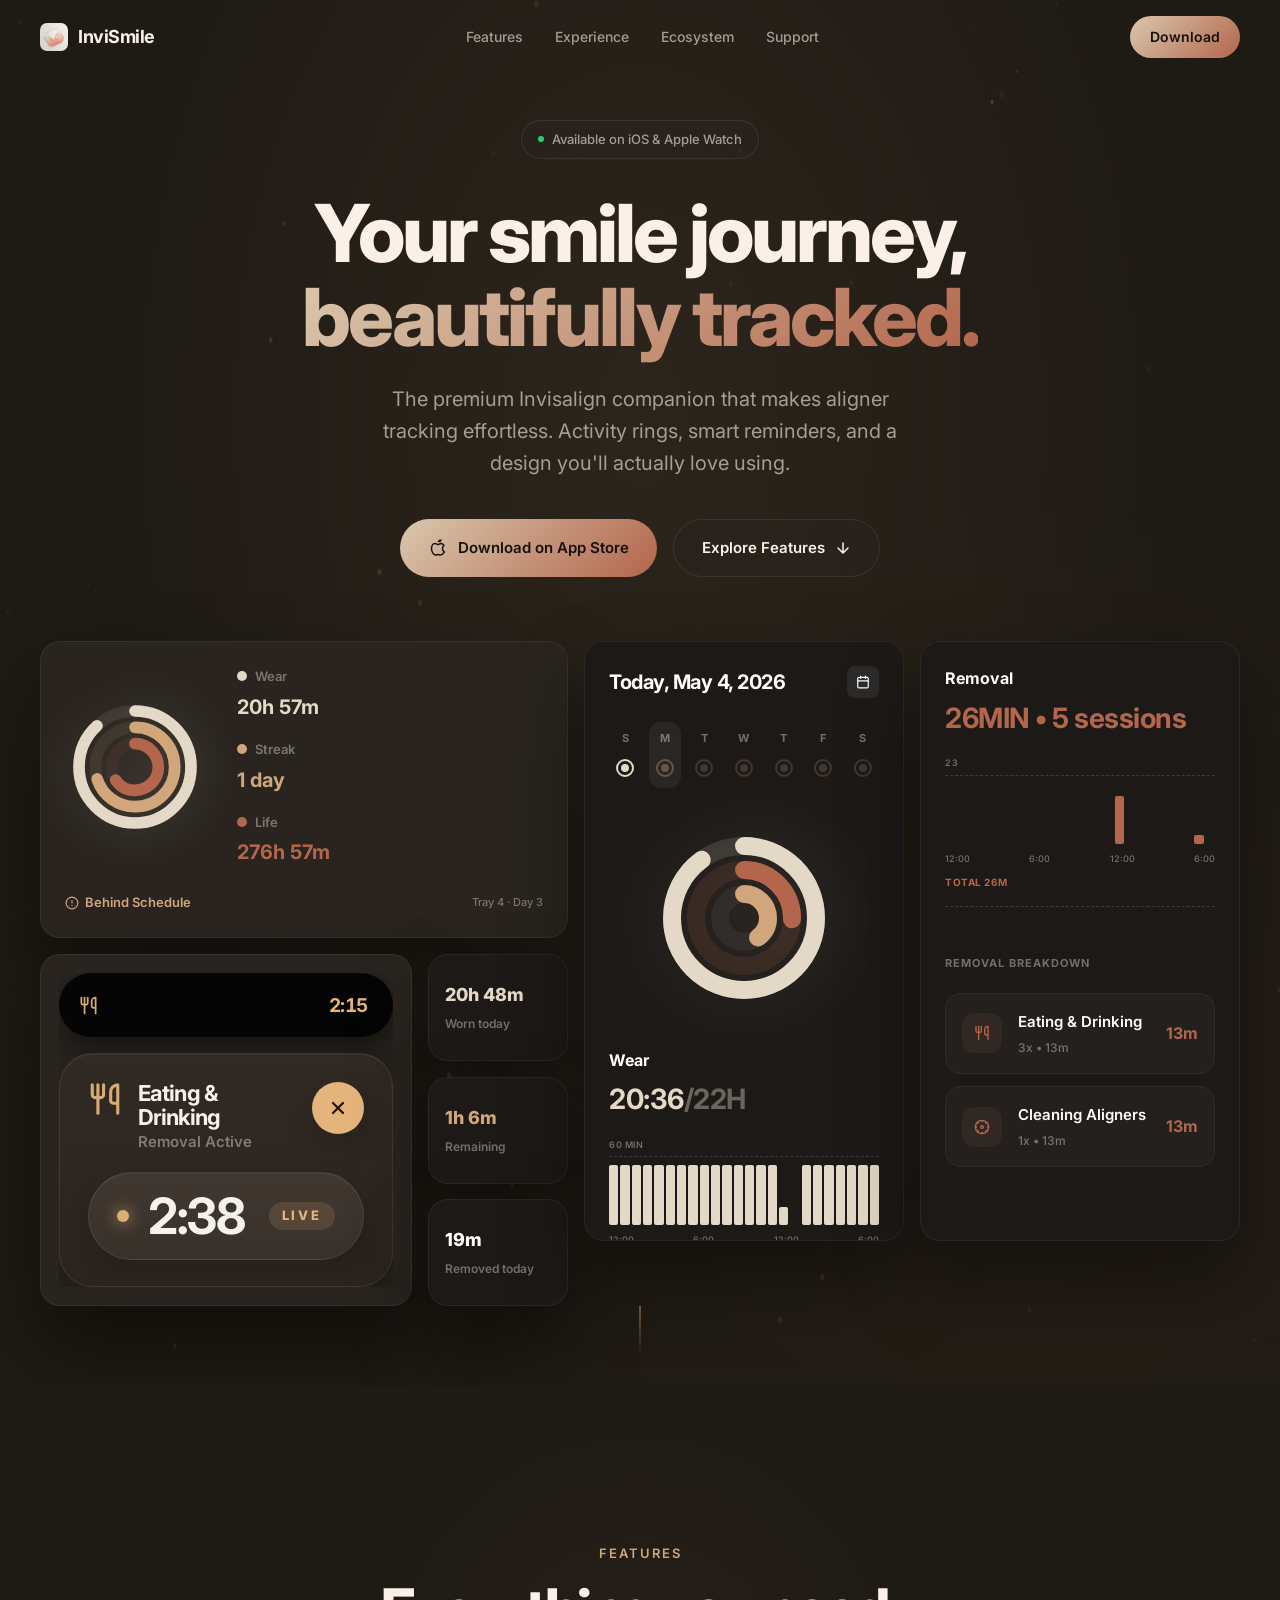
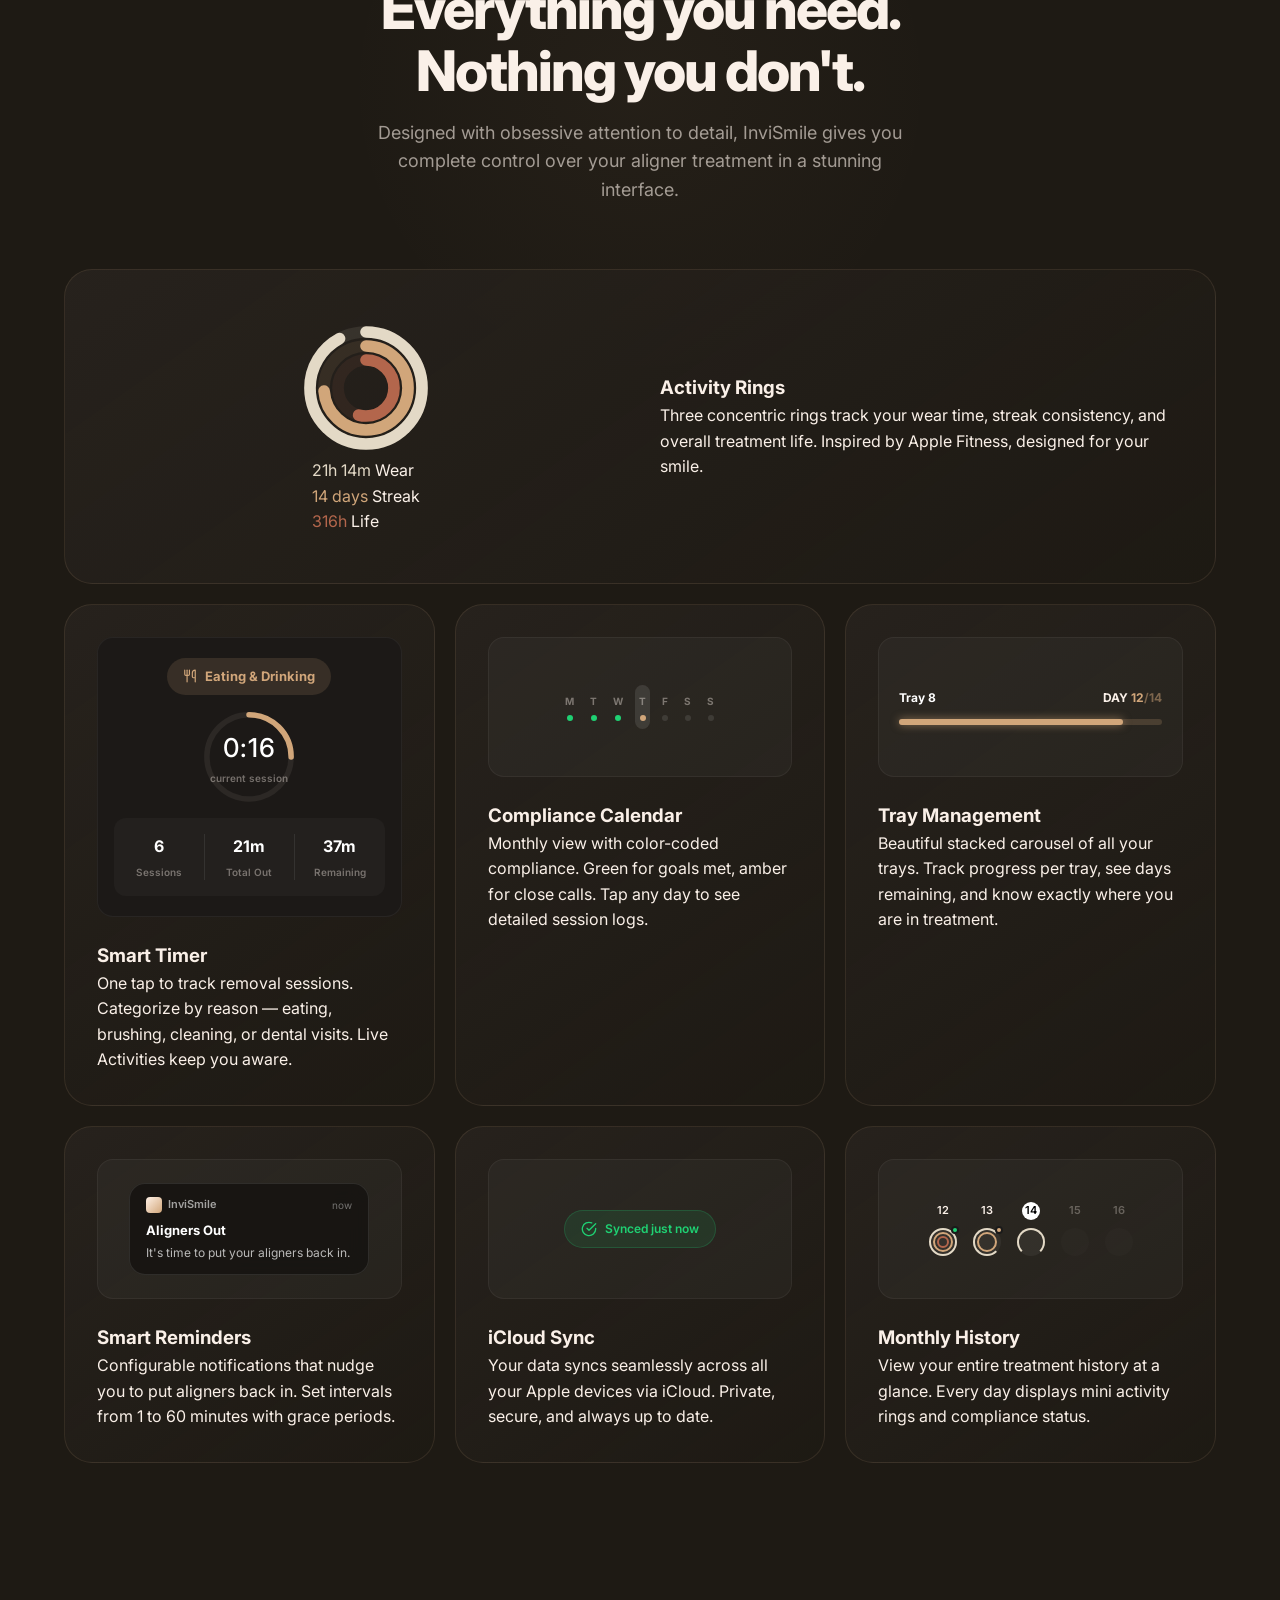
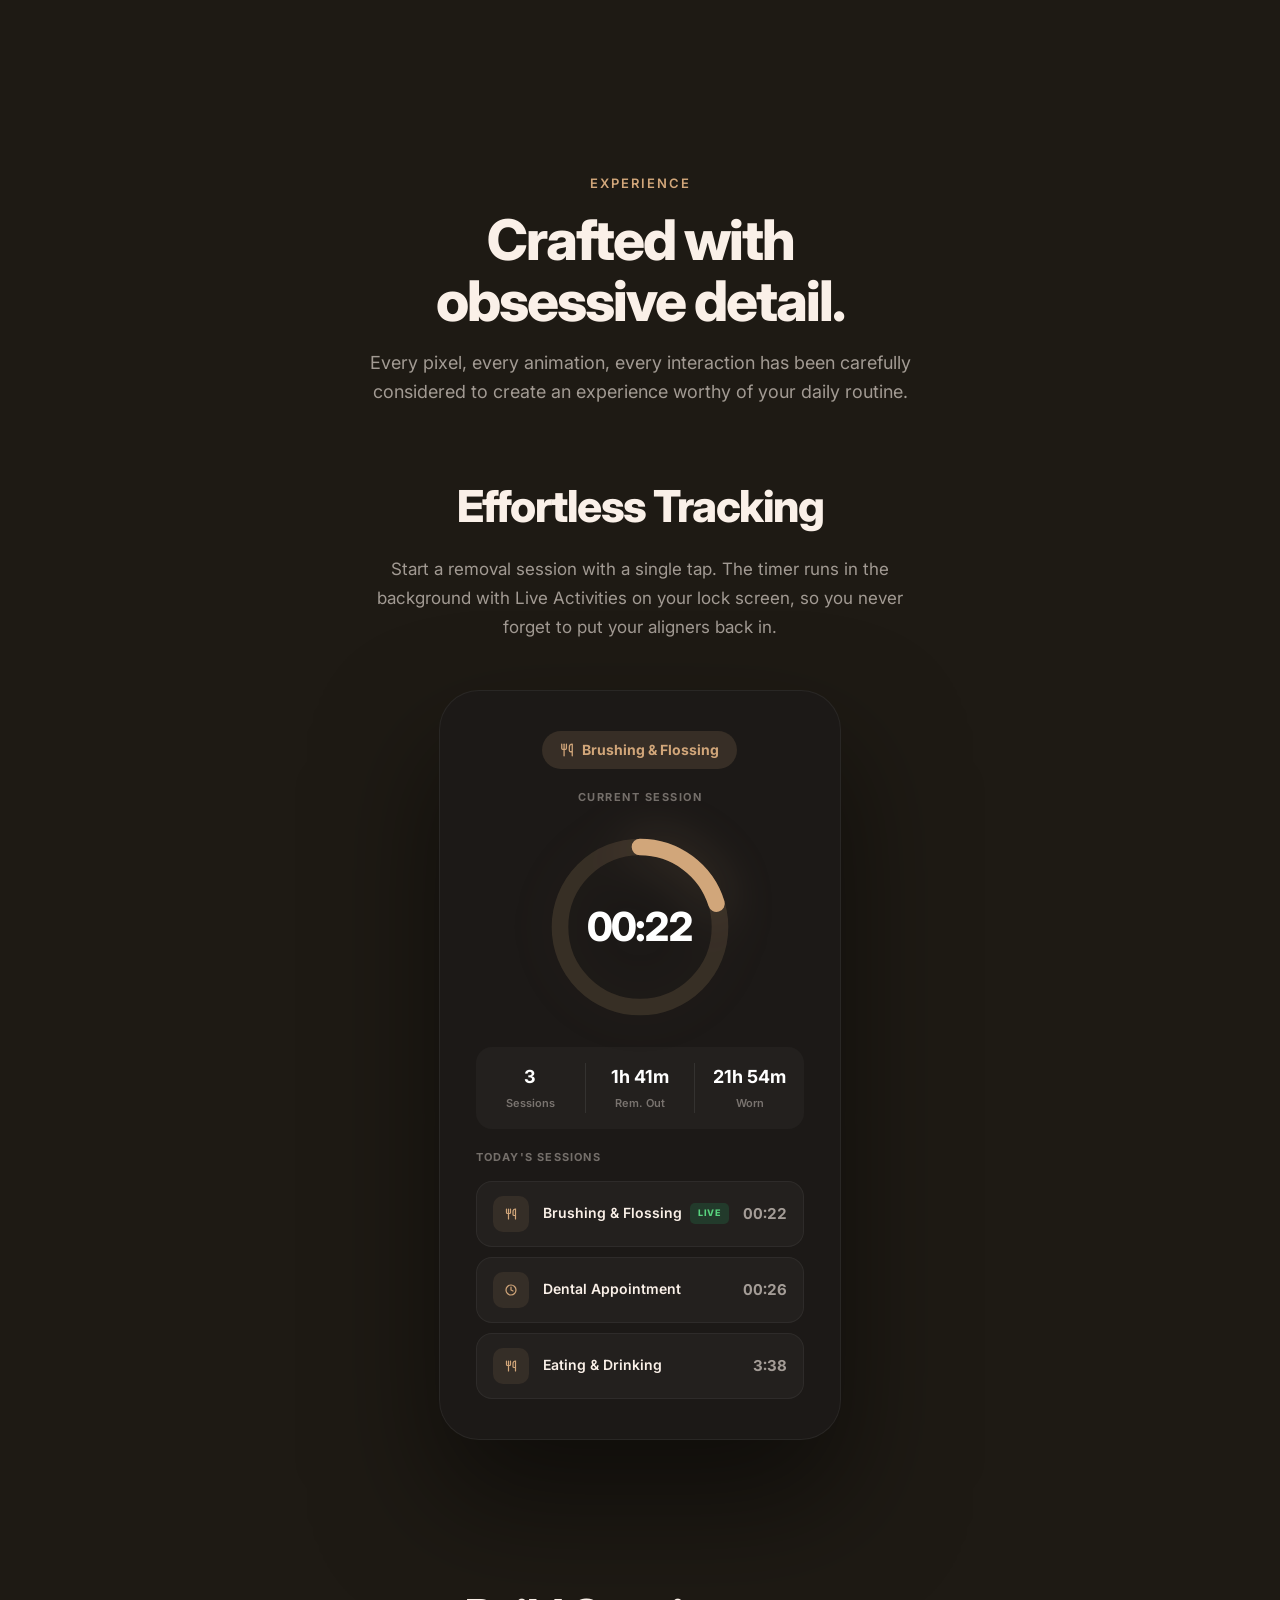
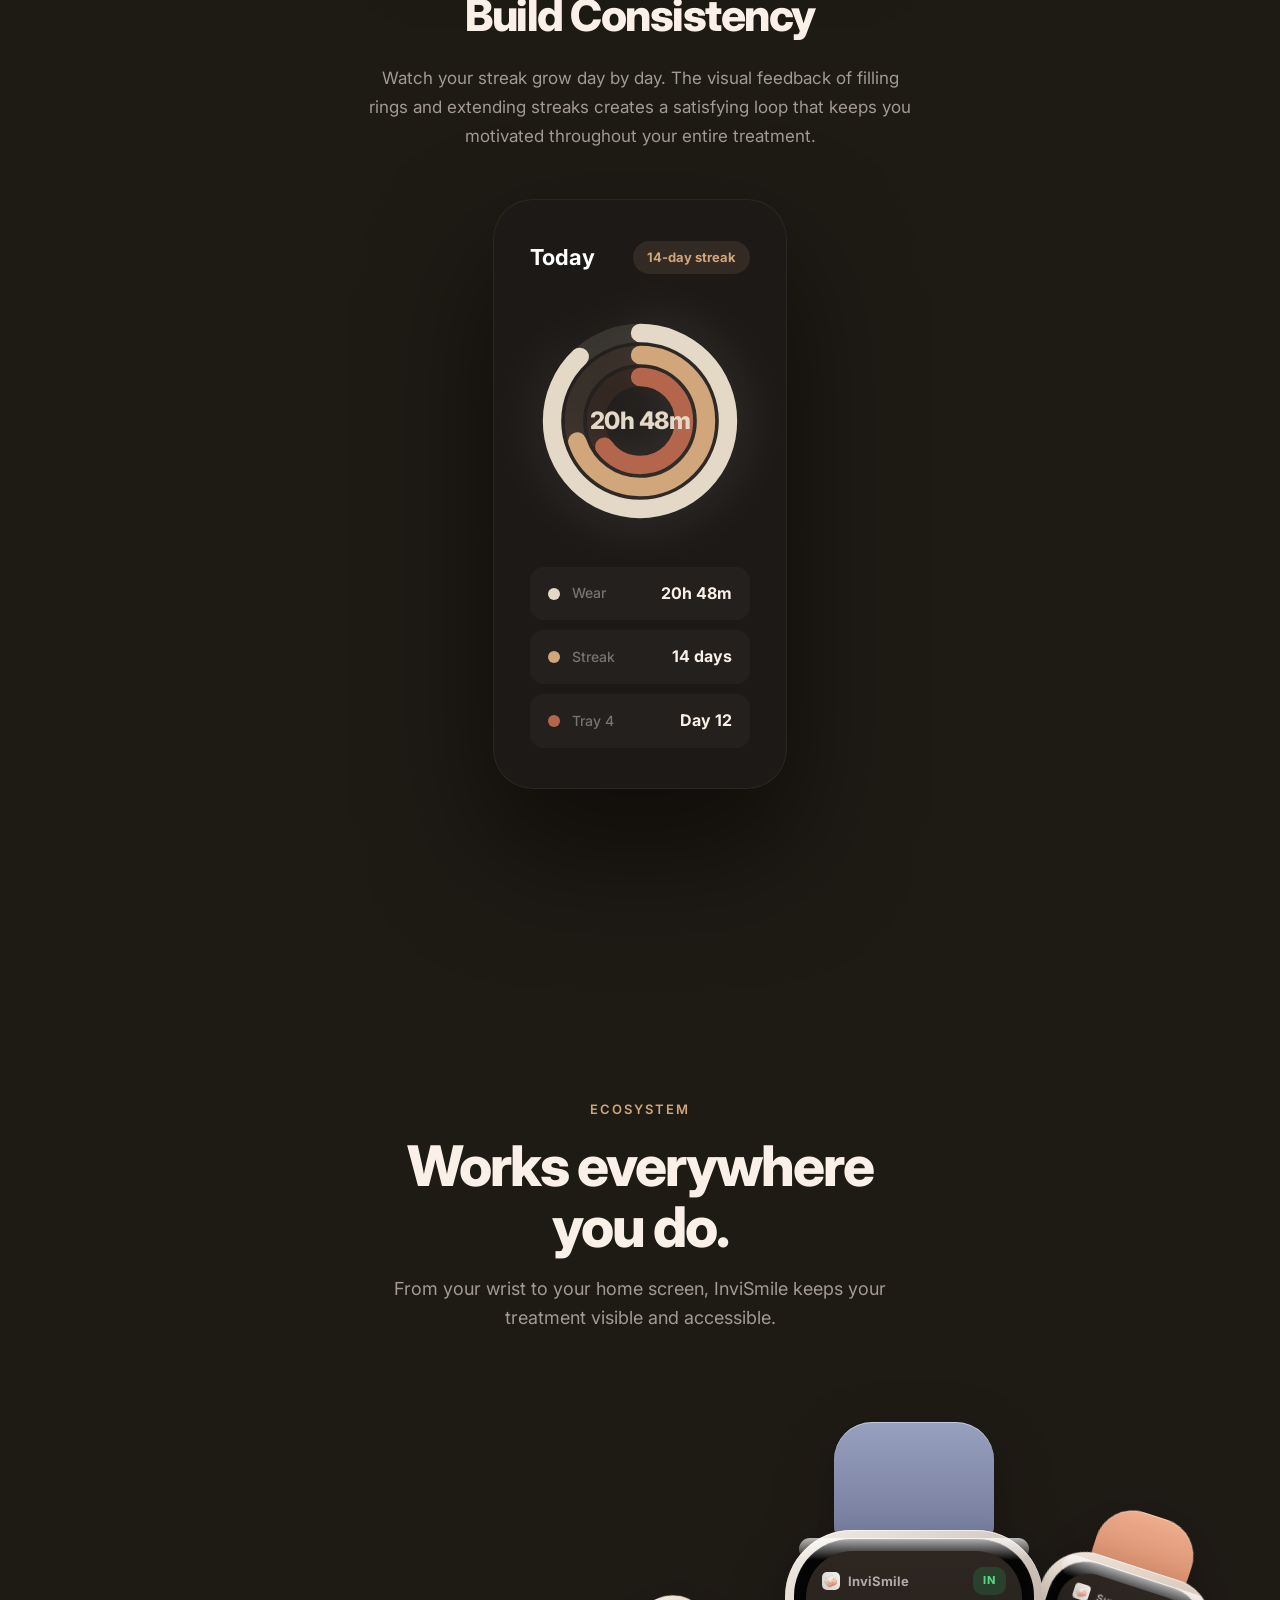
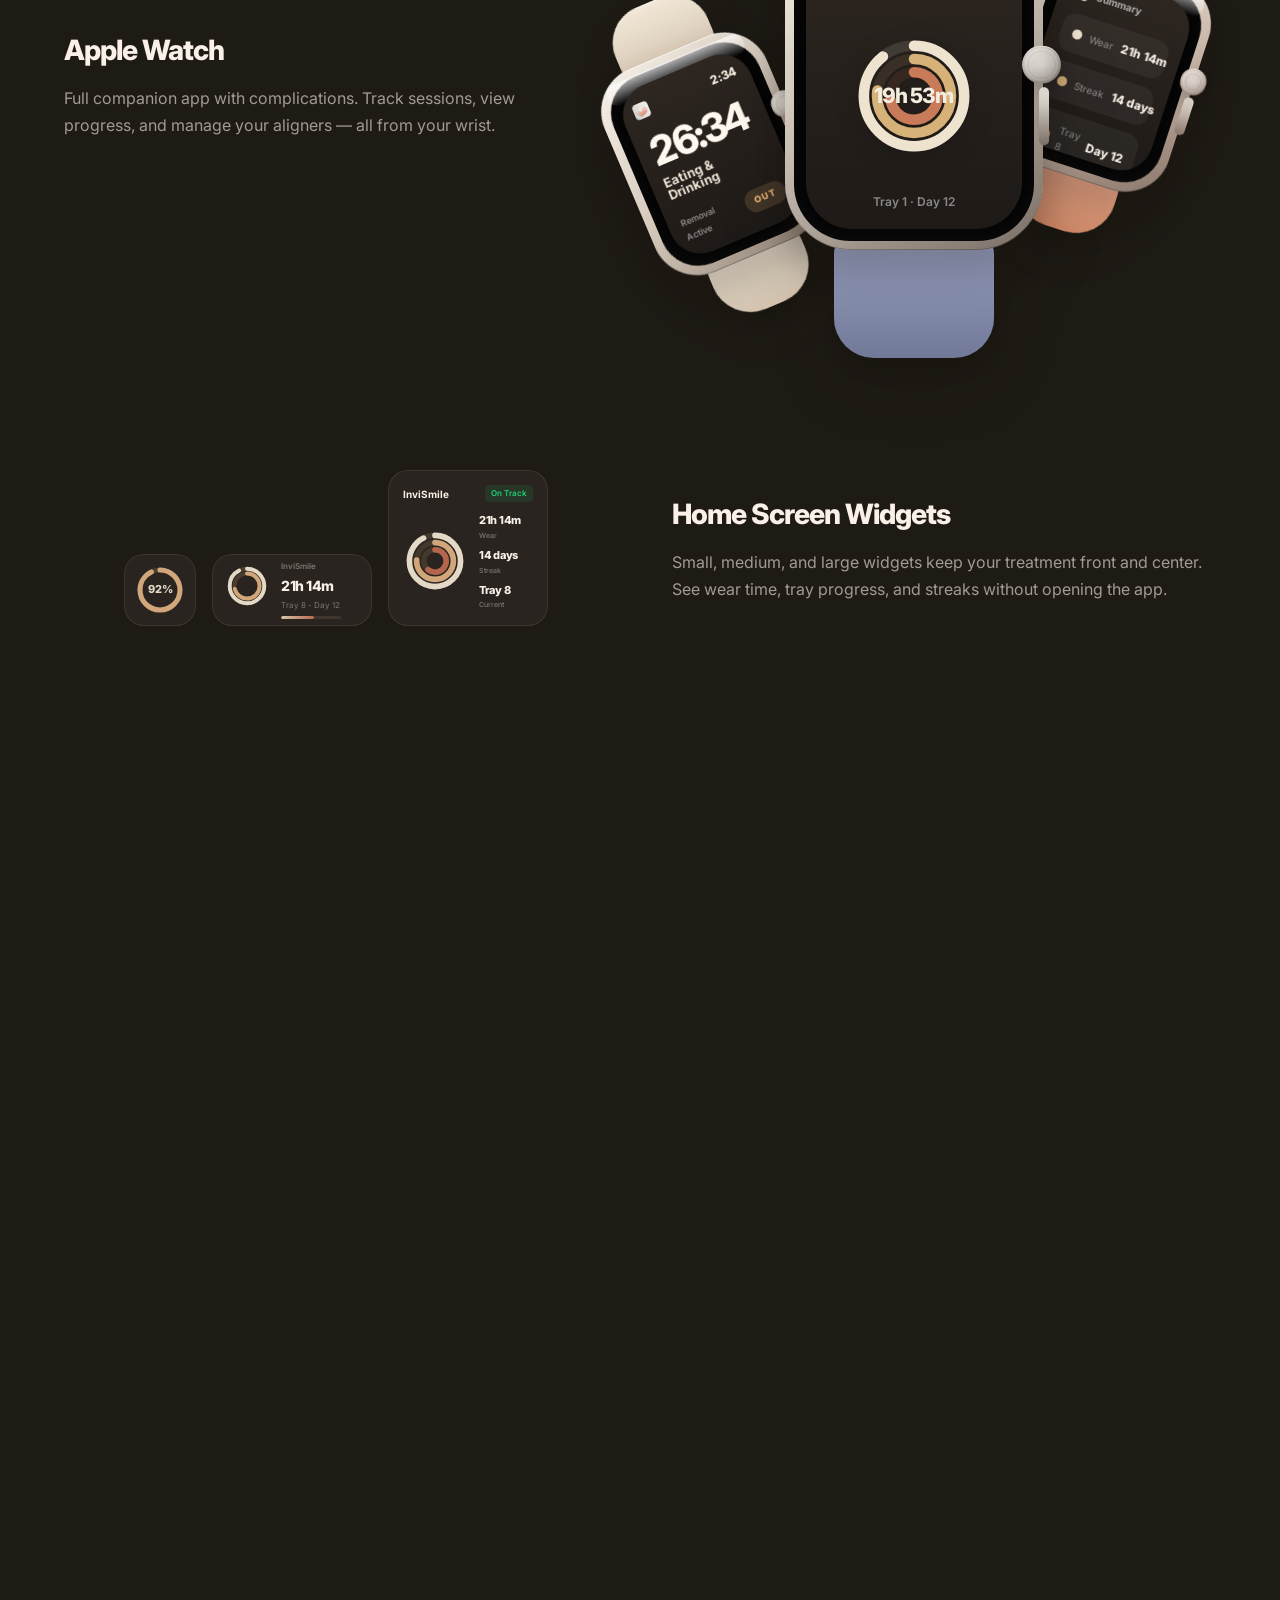
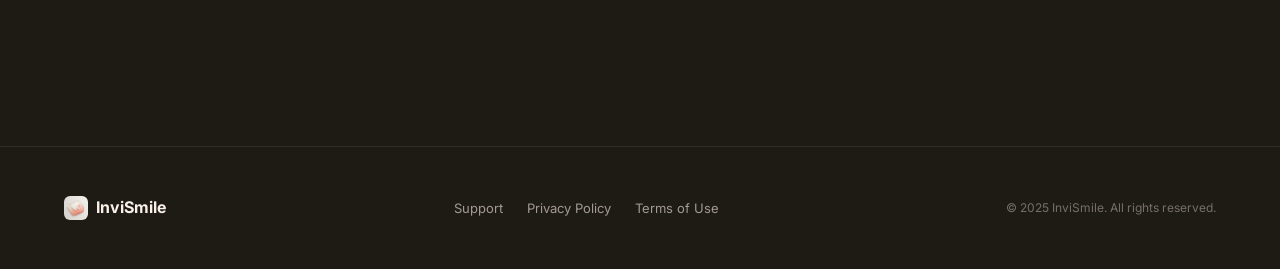
==== commit 3abbfd22: "Apple-style full-width showcase with large animated mockups" ====
--- a/index.html
+++ b/index.html
@@ -614,11 +614,11 @@
                             <div class="rcm-ring-area">
                                 <svg viewBox="0 0 120 120" class="rcm-ring-svg">
                                     <circle cx="60" cy="60" r="48" fill="none" stroke="rgba(227,217,199,0.12)" stroke-width="10"/>
-                                    <circle cx="60" cy="60" r="48" fill="none" stroke="var(--oatmeal)" stroke-width="10" stroke-linecap="round" stroke-dasharray="301" stroke-dashoffset="36" transform="rotate(-90 60 60)"/>
+                                    <circle cx="60" cy="60" r="48" fill="none" stroke="var(--oatmeal)" stroke-width="10" stroke-linecap="round" stroke-dasharray="301" stroke-dashoffset="36" transform="rotate(-90 60 60)" class="rcm-ring-wear"/>
                                     <circle cx="60" cy="60" r="36" fill="none" stroke="rgba(209,166,122,0.12)" stroke-width="10"/>
-                                    <circle cx="60" cy="60" r="36" fill="none" stroke="var(--caramel)" stroke-width="10" stroke-linecap="round" stroke-dasharray="226" stroke-dashoffset="68" transform="rotate(-90 60 60)"/>
+                                    <circle cx="60" cy="60" r="36" fill="none" stroke="var(--caramel)" stroke-width="10" stroke-linecap="round" stroke-dasharray="226" stroke-dashoffset="68" transform="rotate(-90 60 60)" class="rcm-ring-streak"/>
                                     <circle cx="60" cy="60" r="24" fill="none" stroke="rgba(179,102,77,0.12)" stroke-width="10"/>
-                                    <circle cx="60" cy="60" r="24" fill="none" stroke="var(--terracotta)" stroke-width="10" stroke-linecap="round" stroke-dasharray="151" stroke-dashoffset="53" transform="rotate(-90 60 60)"/>
+                                    <circle cx="60" cy="60" r="24" fill="none" stroke="var(--terracotta)" stroke-width="10" stroke-linecap="round" stroke-dasharray="151" stroke-dashoffset="53" transform="rotate(-90 60 60)" class="rcm-ring-life"/>
                                 </svg>
                                 <div class="rcm-center">20h 48m</div>
                             </div>
--- a/styles.css
+++ b/styles.css
@@ -1415,21 +1415,17 @@
 .experience-showcase {
     display: flex;
     flex-direction: column;
-    gap: 100px;
+    gap: 140px;
 }
 
 .showcase-item {
-    display: grid;
-    grid-template-columns: 1fr 1fr;
-    gap: 60px;
-    align-items: center;
+    display: flex;
+    flex-direction: column;
+    align-items: center;
+    gap: 48px;
 }
 
 .showcase-item.reverse {
-    direction: rtl;
-}
-
-.showcase-item.reverse > * {
     direction: ltr;
 }
 
@@ -1451,49 +1447,49 @@
 
 /* Session Card Mockup (Effortless Tracking) */
 .session-card-mockup {
-    border-radius: var(--radius-lg);
+    border-radius: var(--radius-xl);
     background: #1C1917;
     border: 1px solid rgba(255, 255, 255, 0.06);
-    padding: 24px 20px;
-    display: flex;
-    flex-direction: column;
-    align-items: center;
-    gap: 14px;
-    box-shadow: 0 40px 80px rgba(0, 0, 0, 0.4);
-    max-width: 320px;
+    padding: 40px 36px;
+    display: flex;
+    flex-direction: column;
+    align-items: center;
+    gap: 20px;
+    box-shadow: 0 60px 120px rgba(0, 0, 0, 0.5);
+    width: min(480px, 100%);
 }
 
 .scm-reason-pill {
     display: inline-flex;
     align-items: center;
-    gap: 6px;
-    padding: 6px 14px;
+    gap: 8px;
+    padding: 8px 18px;
     border-radius: 100px;
     background: rgba(209, 166, 122, 0.15);
     color: var(--caramel);
-    font-size: 12px;
+    font-size: 14px;
     font-weight: 700;
 }
 
 .scm-section-label {
-    font-size: 10px;
+    font-size: 11px;
     font-weight: 700;
     color: var(--text-tertiary);
-    letter-spacing: 1.2px;
+    letter-spacing: 1.5px;
     text-transform: uppercase;
 }
 
 .scm-ring-area {
     position: relative;
-    width: 130px;
-    height: 130px;
+    width: 200px;
+    height: 200px;
     flex-shrink: 0;
 }
 
 .scm-ring-svg {
     width: 100%;
     height: 100%;
-    filter: drop-shadow(0 0 14px rgba(209, 166, 122, 0.2));
+    filter: drop-shadow(0 0 24px rgba(209, 166, 122, 0.25));
 }
 
 .scm-ring-progress {
@@ -1516,10 +1512,10 @@
 }
 
 .scm-time {
-    font-size: 28px;
+    font-size: 40px;
     font-weight: 800;
     color: #fff;
-    letter-spacing: -1px;
+    letter-spacing: -2px;
     font-variant-numeric: tabular-nums;
 }
 
@@ -1527,8 +1523,8 @@
     display: flex;
     width: 100%;
     background: rgba(255, 255, 255, 0.03);
-    border-radius: 14px;
-    padding: 12px 0;
+    border-radius: 16px;
+    padding: 16px 0;
 }
 
 .scm-stat {
@@ -1536,7 +1532,7 @@
     display: flex;
     flex-direction: column;
     align-items: center;
-    gap: 3px;
+    gap: 4px;
 }
 
 .scm-stat-border {
@@ -1545,13 +1541,13 @@
 }
 
 .scm-stat-val {
-    font-size: 14px;
+    font-size: 18px;
     font-weight: 700;
     color: #fff;
 }
 
 .scm-stat-lbl {
-    font-size: 9px;
+    font-size: 11px;
     font-weight: 600;
     color: var(--text-tertiary);
 }
@@ -1561,31 +1557,31 @@
     width: 100%;
     display: flex;
     flex-direction: column;
-    gap: 8px;
+    gap: 10px;
 }
 
 .scm-sessions-label {
-    font-size: 10px;
+    font-size: 11px;
     font-weight: 700;
     color: var(--text-tertiary);
-    letter-spacing: 1px;
-    margin-bottom: 2px;
+    letter-spacing: 1.2px;
+    margin-bottom: 4px;
 }
 
 .scm-session-item {
     display: flex;
     align-items: center;
-    gap: 10px;
-    padding: 10px 12px;
-    border-radius: 12px;
+    gap: 14px;
+    padding: 14px 16px;
+    border-radius: 16px;
     background: rgba(255, 255, 255, 0.03);
-    border: 1px solid rgba(255, 255, 255, 0.04);
+    border: 1px solid rgba(255, 255, 255, 0.05);
 }
 
 .scm-session-icon {
-    width: 28px;
-    height: 28px;
-    border-radius: 8px;
+    width: 36px;
+    height: 36px;
+    border-radius: 10px;
     background: rgba(209, 166, 122, 0.1);
     color: var(--caramel);
     display: flex;
@@ -1600,26 +1596,26 @@
 }
 
 .scm-session-name {
-    font-size: 12px;
+    font-size: 14px;
     font-weight: 600;
     color: var(--text-primary);
     display: flex;
     align-items: center;
-    gap: 6px;
+    gap: 8px;
 }
 
 .scm-live-badge {
-    font-size: 8px;
+    font-size: 9px;
     font-weight: 800;
     letter-spacing: 0.1em;
-    padding: 2px 6px;
-    border-radius: 4px;
+    padding: 3px 8px;
+    border-radius: 5px;
     background: rgba(31, 209, 115, 0.15);
     color: #58D37E;
 }
 
 .scm-session-dur {
-    font-size: 13px;
+    font-size: 15px;
     font-weight: 700;
     color: var(--text-secondary);
     font-variant-numeric: tabular-nums;
@@ -1648,14 +1644,15 @@
 
 /* Rings Card Mockup (Build Consistency) */
 .rings-card-mockup {
-    border-radius: var(--radius-lg);
+    border-radius: var(--radius-xl);
     background: #1C1917;
     border: 1px solid rgba(255, 255, 255, 0.06);
-    padding: 28px 24px;
-    display: flex;
-    flex-direction: column;
-    gap: 20px;
-    box-shadow: 0 40px 80px rgba(0, 0, 0, 0.4);
+    padding: 40px 36px;
+    display: flex;
+    flex-direction: column;
+    gap: 28px;
+    box-shadow: 0 60px 120px rgba(0, 0, 0, 0.5);
+    width: min(480px, 100%);
 }
 
 .rcm-header {
@@ -1665,32 +1662,32 @@
 }
 
 .rcm-title {
-    font-size: 18px;
+    font-size: 22px;
     font-weight: 700;
     color: #fff;
 }
 
 .rcm-streak-pill {
-    padding: 5px 12px;
+    padding: 6px 14px;
     border-radius: 100px;
     background: rgba(209, 166, 122, 0.12);
     color: var(--caramel);
-    font-size: 12px;
+    font-size: 13px;
     font-weight: 700;
 }
 
 .rcm-ring-area {
     position: relative;
-    width: 160px;
-    height: 160px;
-    margin: 0 auto;
+    width: 220px;
+    height: 220px;
+    margin: 8px auto;
     flex-shrink: 0;
 }
 
 .rcm-ring-svg {
     width: 100%;
     height: 100%;
-    filter: drop-shadow(0 0 20px rgba(227, 217, 199, 0.12));
+    filter: drop-shadow(0 0 28px rgba(227, 217, 199, 0.15));
 }
 
 .rcm-center {
@@ -1699,7 +1696,7 @@
     display: flex;
     align-items: center;
     justify-content: center;
-    font-size: 18px;
+    font-size: 24px;
     font-weight: 800;
     color: var(--oatmeal);
     letter-spacing: -0.5px;
@@ -1715,39 +1712,77 @@
     display: grid;
     grid-template-columns: auto 1fr auto;
     align-items: center;
-    gap: 10px;
-    padding: 10px 14px;
-    border-radius: 12px;
+    gap: 12px;
+    padding: 14px 18px;
+    border-radius: 14px;
     background: rgba(255, 255, 255, 0.03);
 }
 
 .rcm-dot {
-    width: 10px;
-    height: 10px;
+    width: 12px;
+    height: 12px;
     border-radius: 50%;
 }
 
 .rcm-stat-label {
-    font-size: 13px;
+    font-size: 14px;
     font-weight: 500;
     color: var(--text-tertiary);
 }
 
 .rcm-stat-value {
-    font-size: 14px;
+    font-size: 16px;
     font-weight: 700;
     color: var(--text-primary);
 }
 
+/* Ring fill animations */
+.rcm-ring-wear {
+    animation: rcmFillWear 6s ease-out infinite;
+}
+.rcm-ring-streak {
+    animation: rcmFillStreak 6s ease-out infinite;
+    animation-delay: 0.3s;
+}
+.rcm-ring-life {
+    animation: rcmFillLife 6s ease-out infinite;
+    animation-delay: 0.6s;
+}
+
+@keyframes rcmFillWear {
+    0% { stroke-dashoffset: 301; }
+    30% { stroke-dashoffset: 36; }
+    85% { stroke-dashoffset: 36; }
+    100% { stroke-dashoffset: 301; }
+}
+@keyframes rcmFillStreak {
+    0% { stroke-dashoffset: 226; }
+    30% { stroke-dashoffset: 68; }
+    85% { stroke-dashoffset: 68; }
+    100% { stroke-dashoffset: 226; }
+}
+@keyframes rcmFillLife {
+    0% { stroke-dashoffset: 151; }
+    30% { stroke-dashoffset: 53; }
+    85% { stroke-dashoffset: 53; }
+    100% { stroke-dashoffset: 151; }
+}
+
+.showcase-text {
+    text-align: center;
+    max-width: 560px;
+    order: -1;
+}
+
 .showcase-text h3 {
-    font-size: 28px;
+    font-size: clamp(32px, 4vw, 44px);
     font-weight: 800;
-    letter-spacing: -1px;
-    margin-bottom: 12px;
+    letter-spacing: -1.5px;
+    margin-bottom: 14px;
 }
 
 .showcase-text p {
-    font-size: 16px;
+    font-size: 17px;
     color: var(--text-secondary);
     line-height: 1.7;
 }
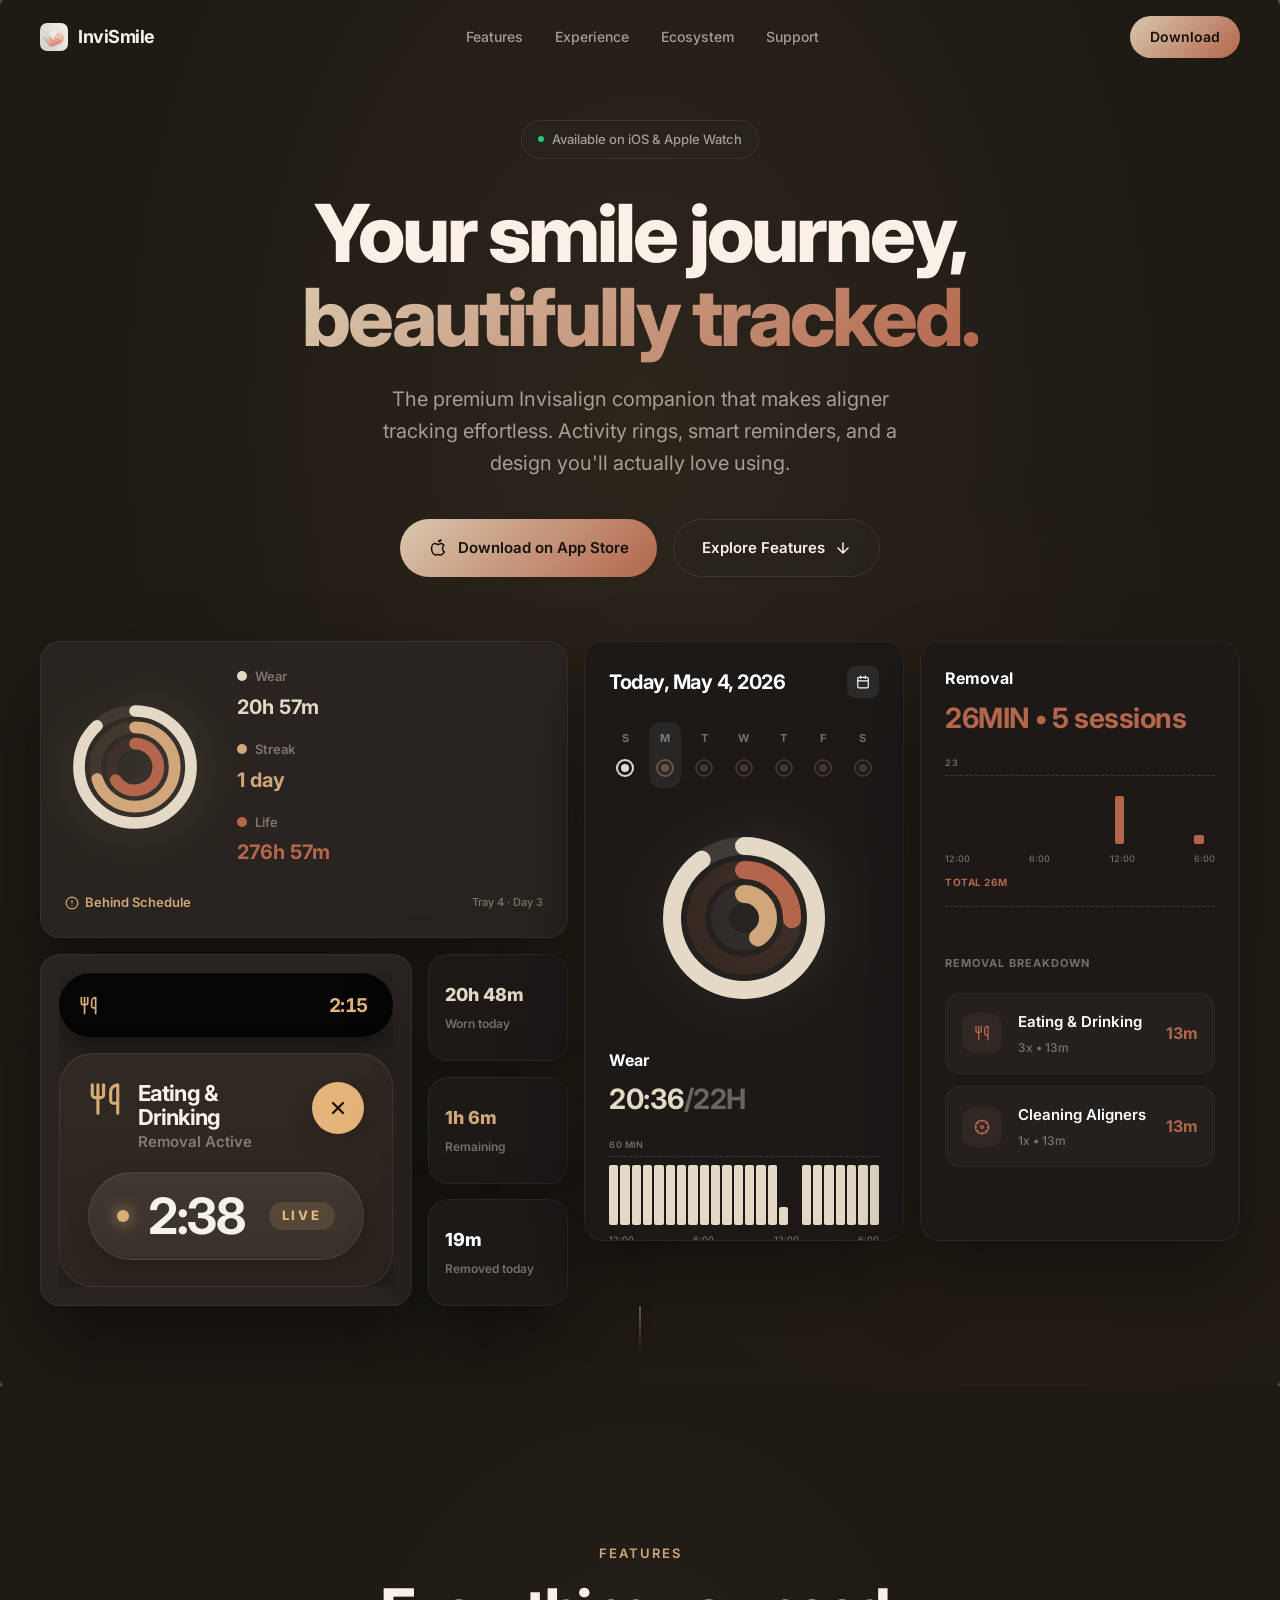
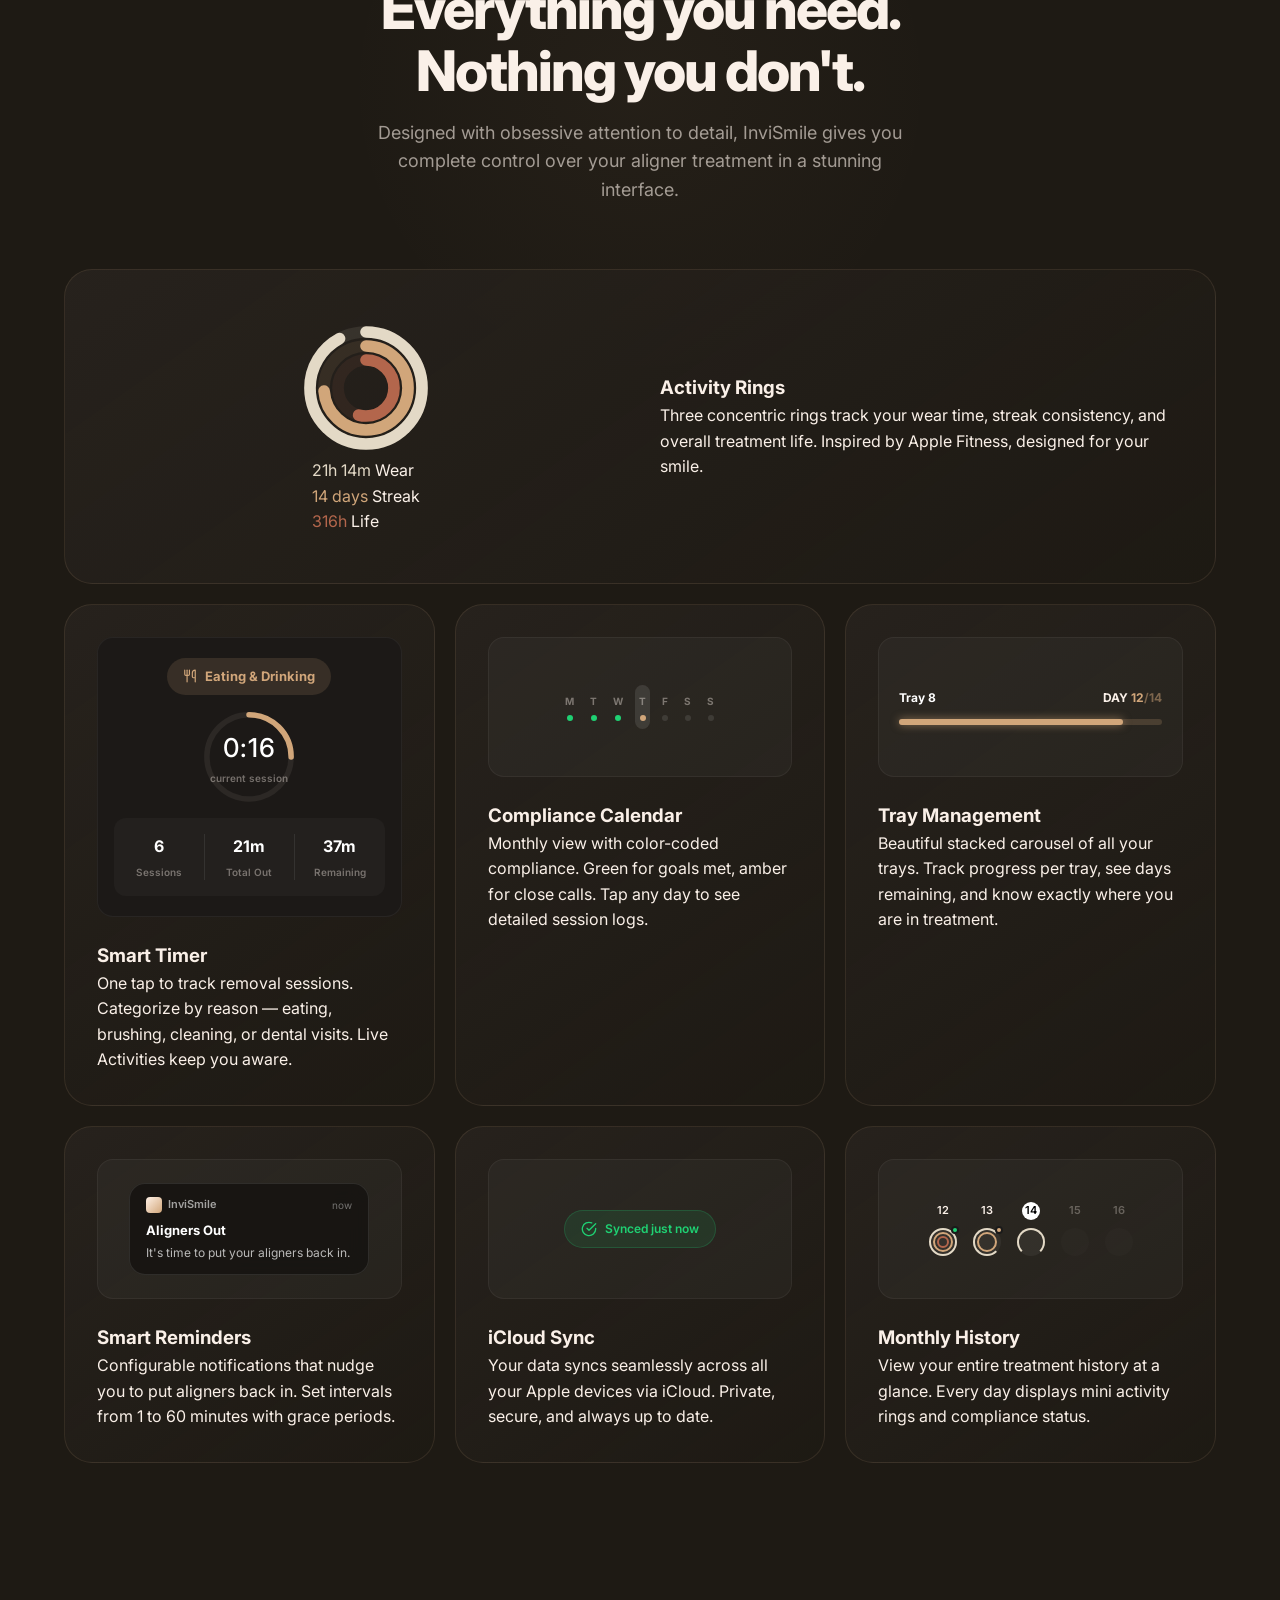
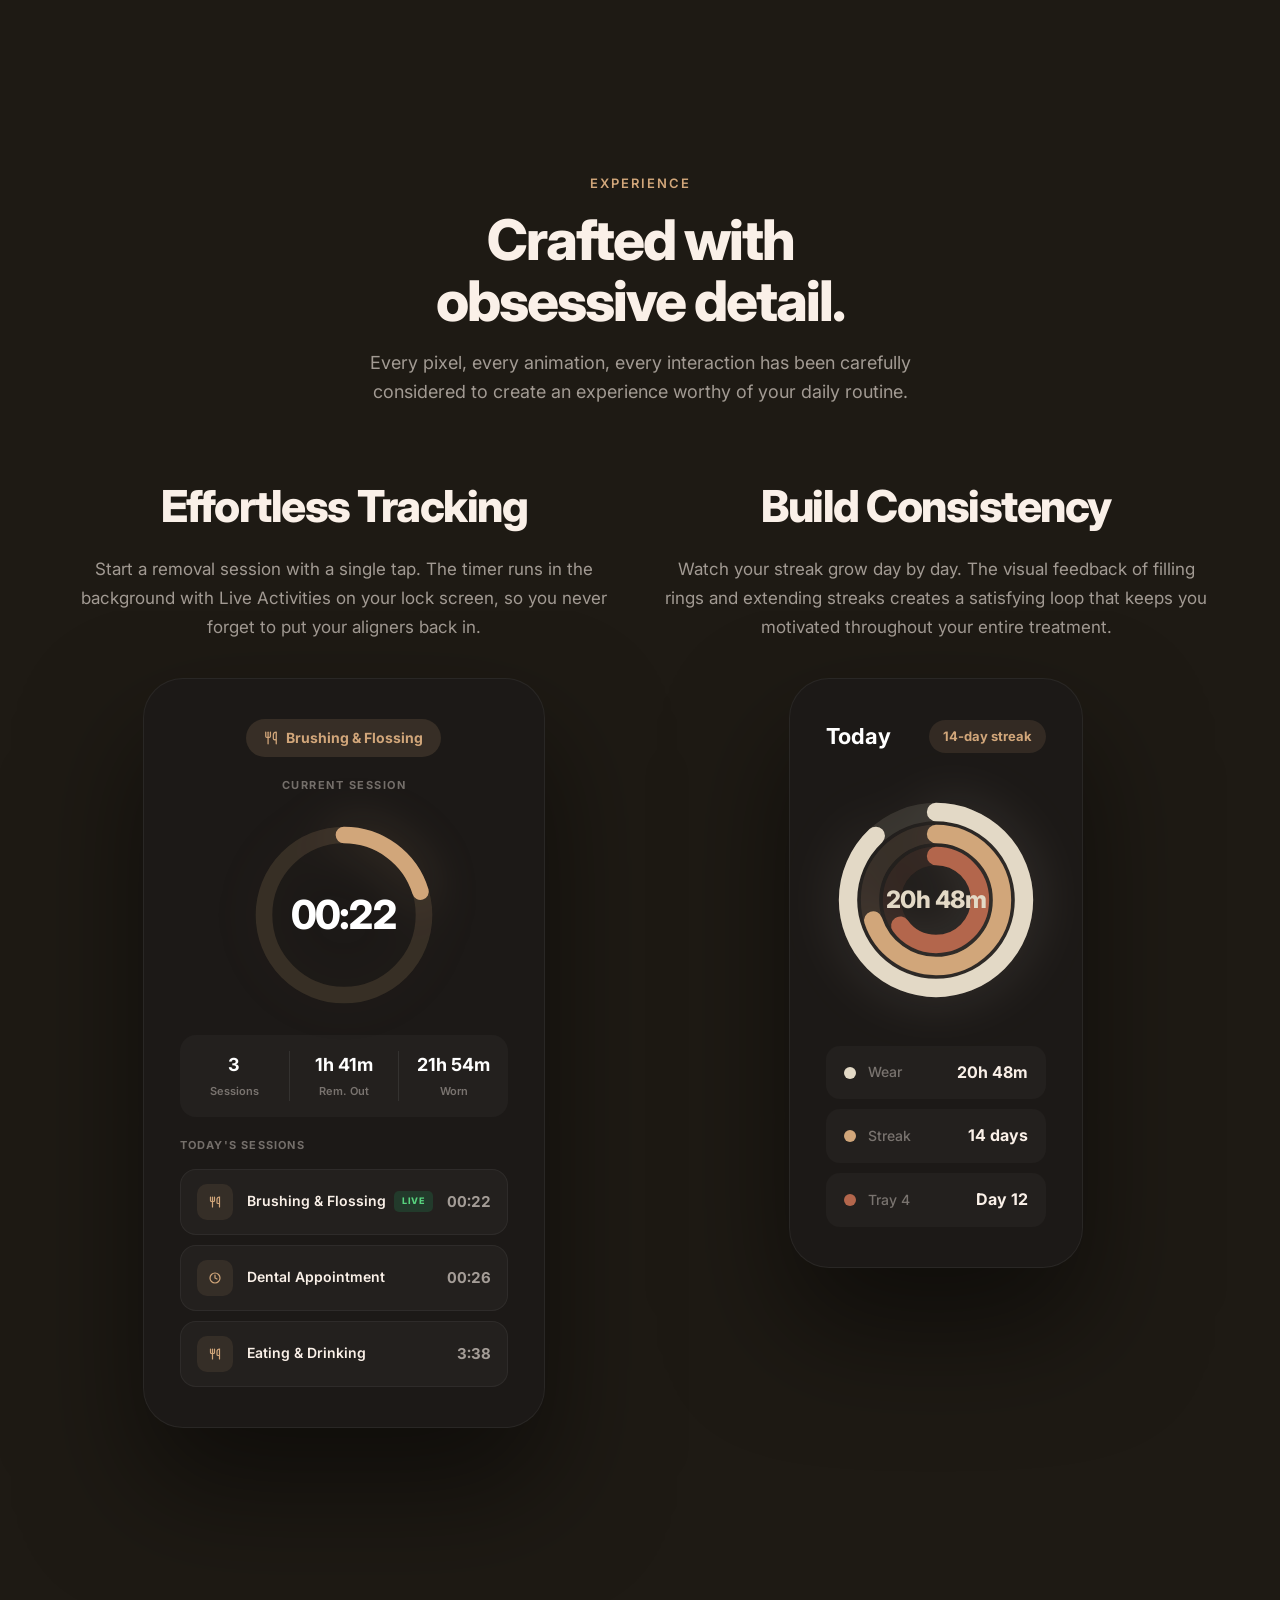
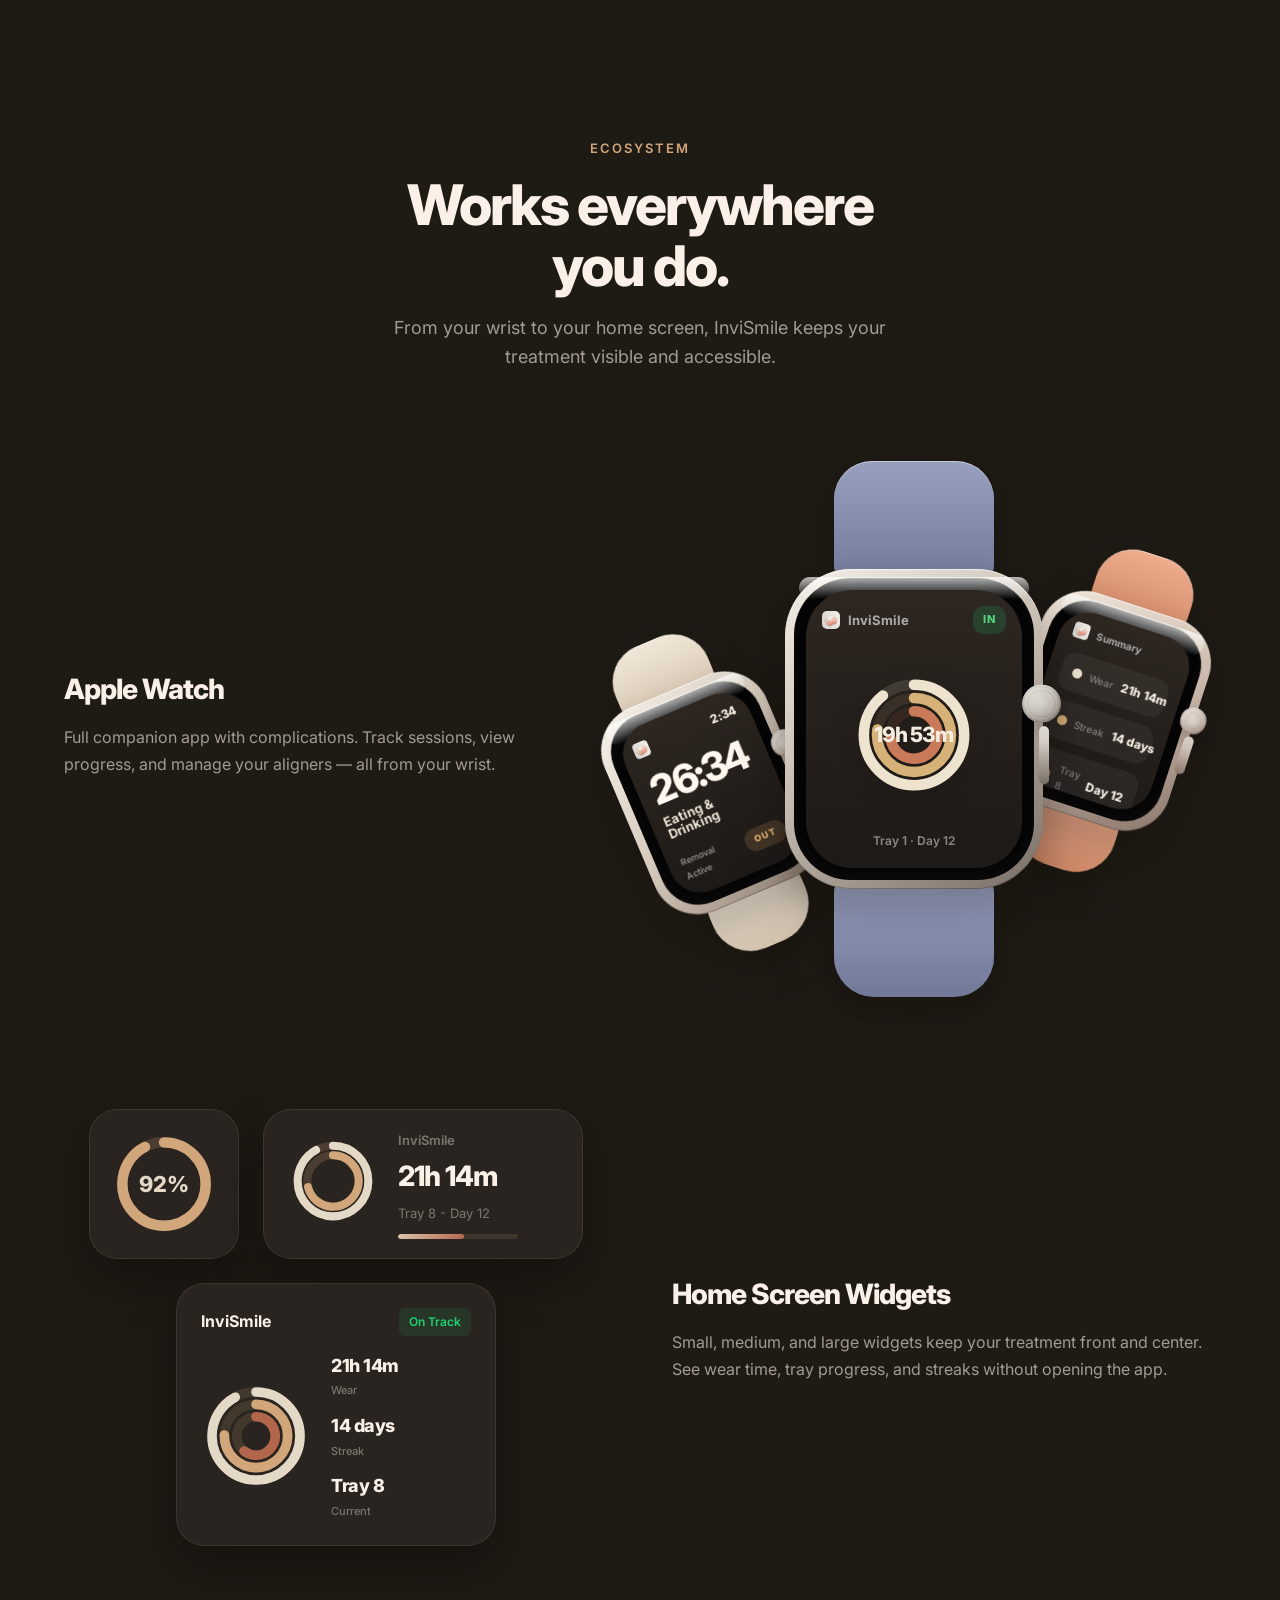
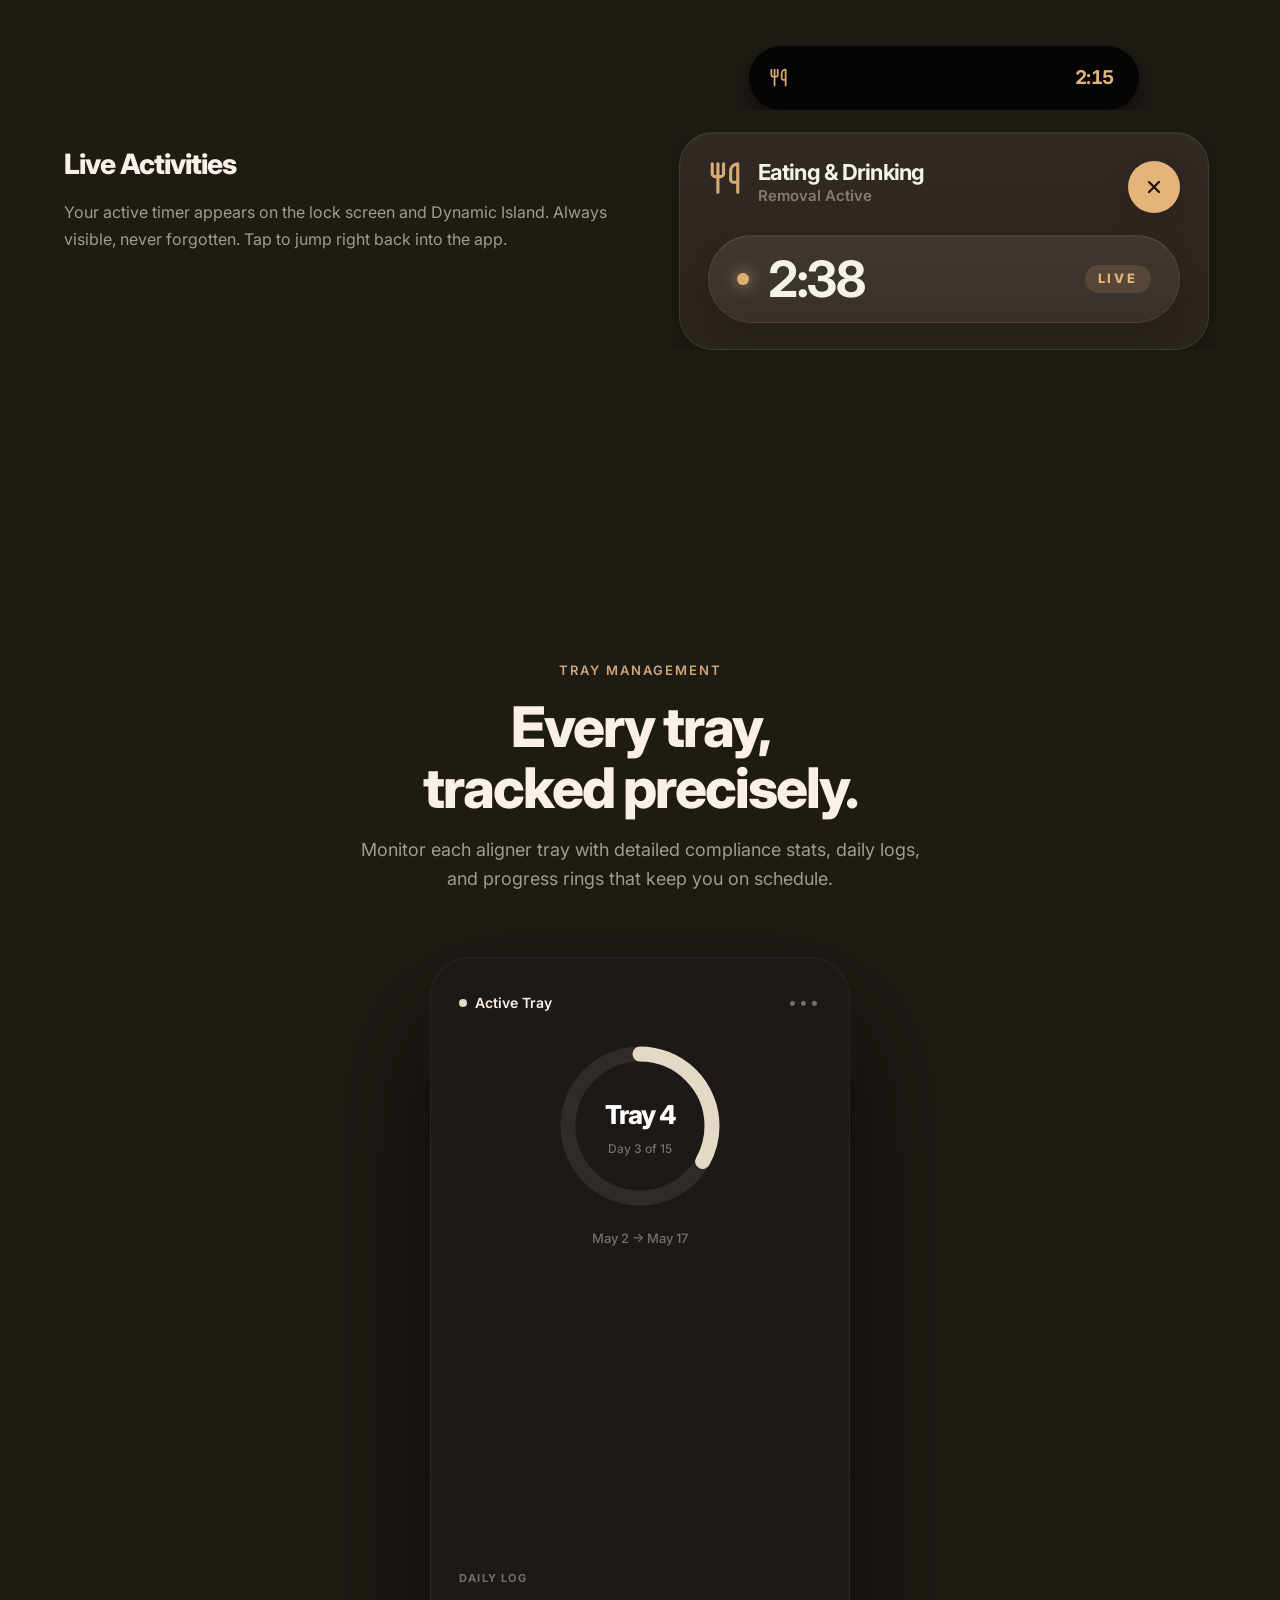
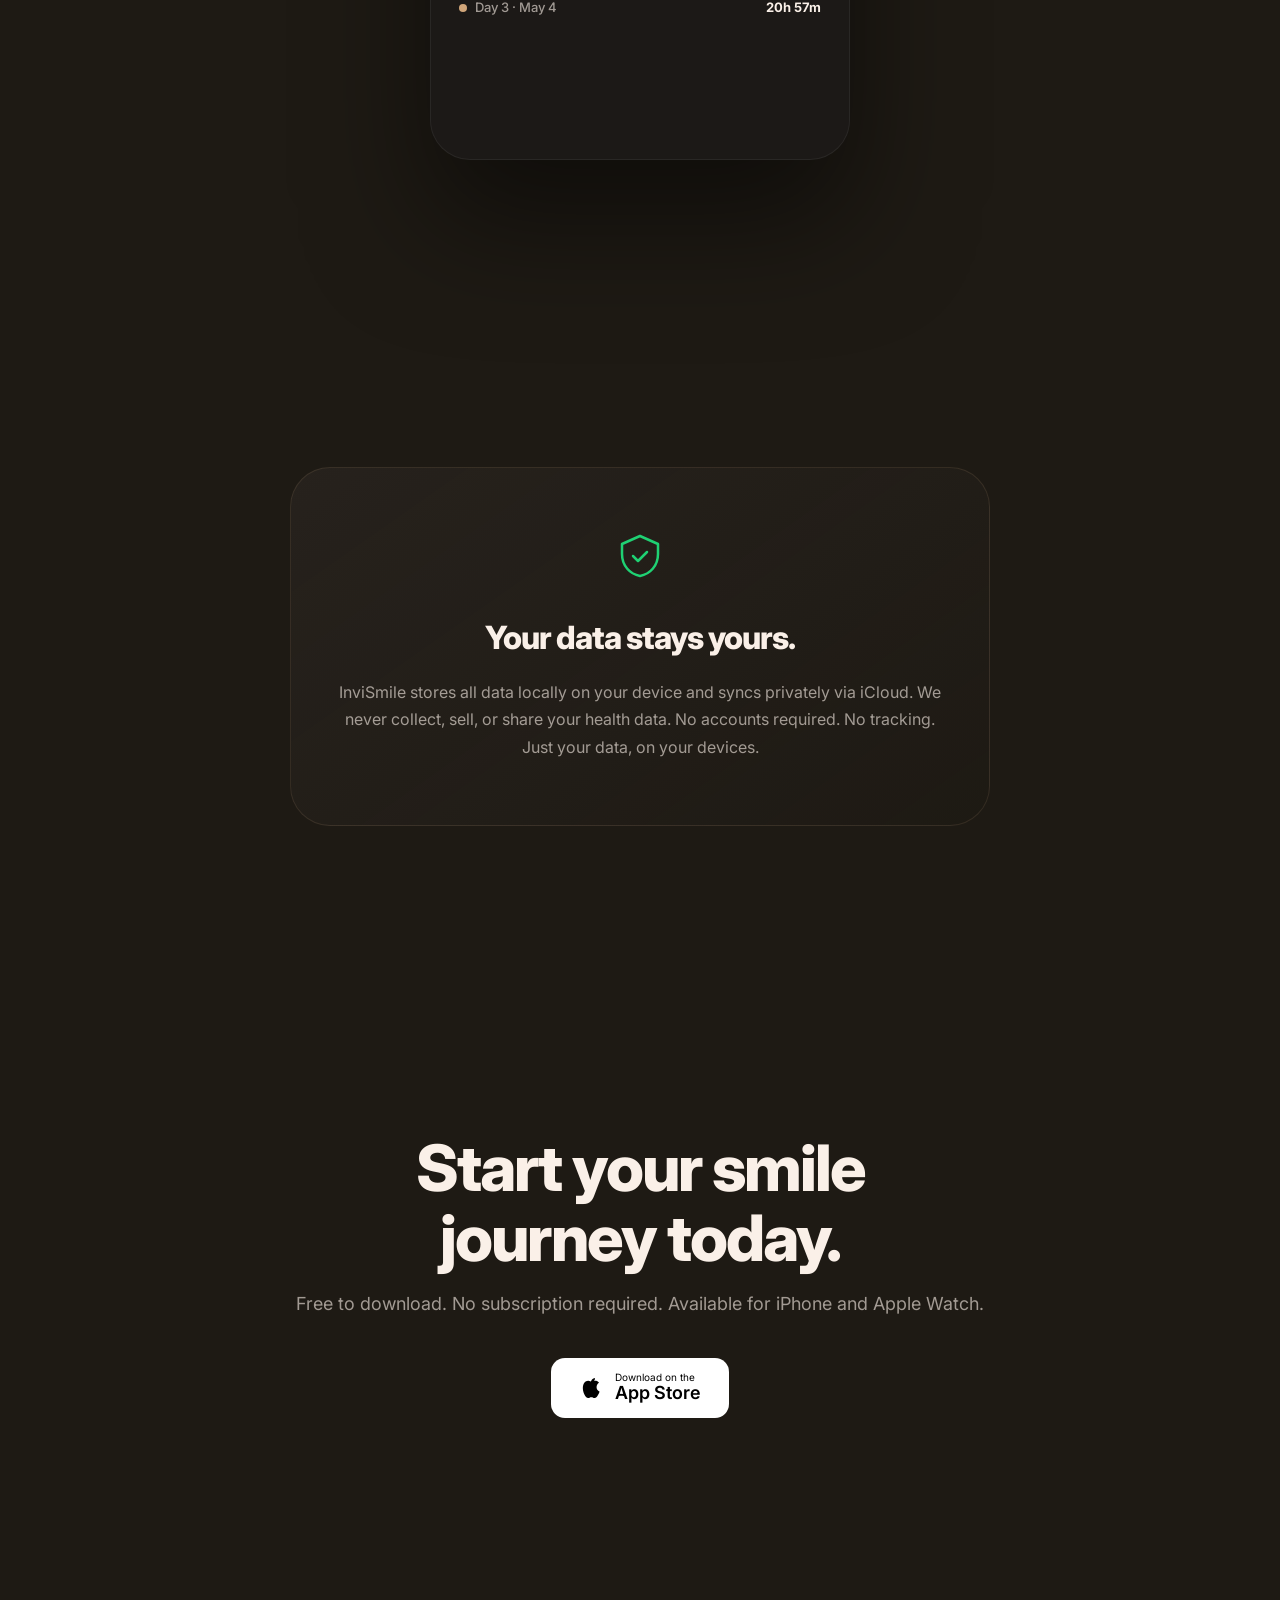
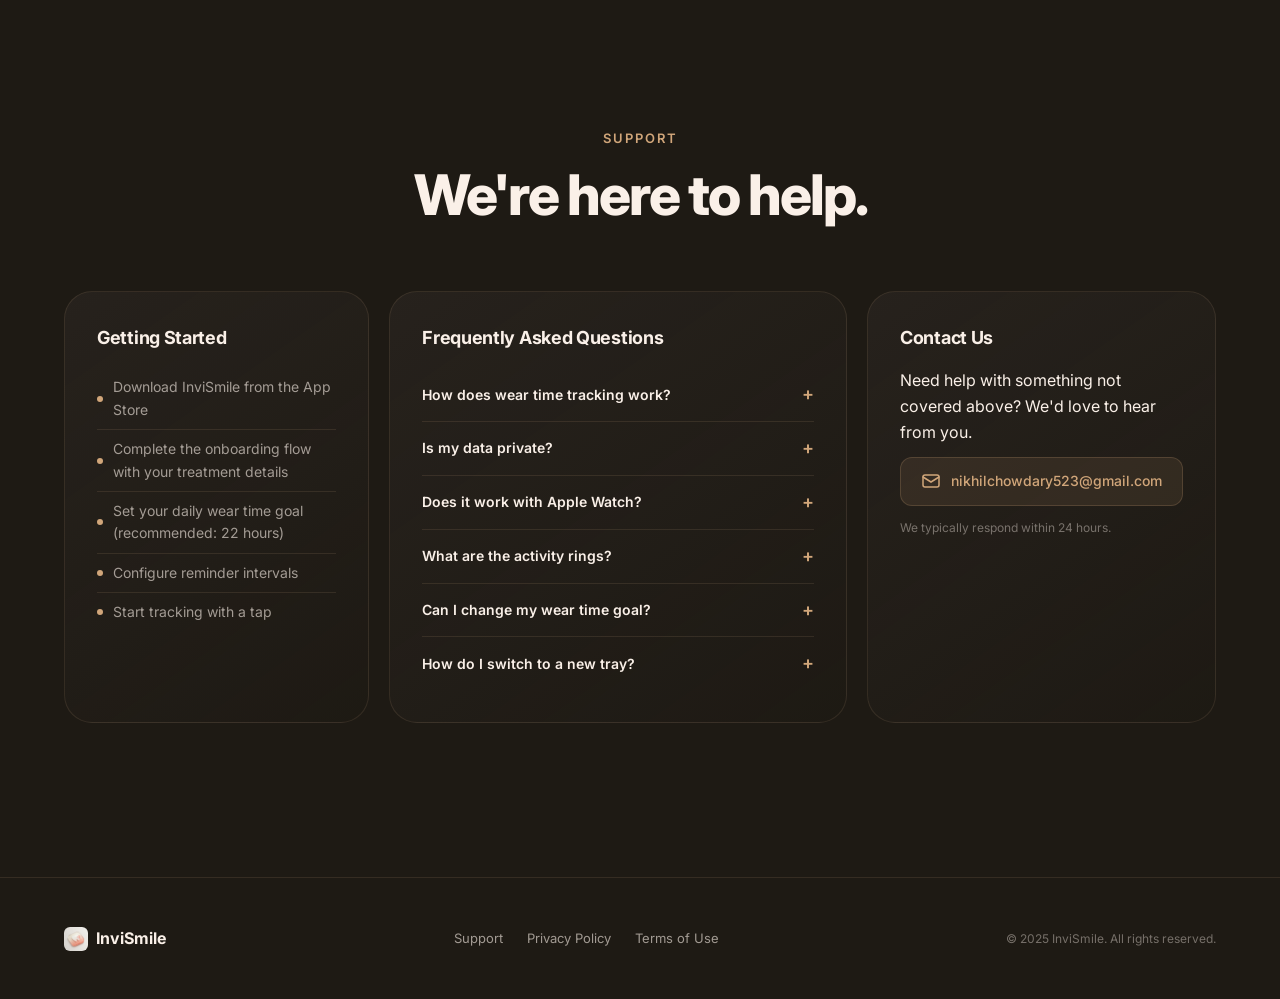
==== commit b875ff26: "Add Tray Management section with animated daily log and stats" ====
--- a/index.html
+++ b/index.html
@@ -901,6 +901,87 @@
         </div>
     </section>
 
+    <!-- Tray Management Section -->
+    <section class="tray-section">
+        <div class="container">
+            <div class="section-header" data-animate="fade-up">
+                <span class="section-tag">Tray Management</span>
+                <h2 class="section-title">Every tray,<br>tracked precisely.</h2>
+                <p class="section-desc">Monitor each aligner tray with detailed compliance stats, daily logs, and progress rings that keep you on schedule.</p>
+            </div>
+            <div class="tray-showcase" data-animate="fade-up">
+                <div class="tray-card-mockup">
+                    <!-- Header -->
+                    <div class="tcm-header">
+                        <div class="tcm-active-dot"></div>
+                        <span class="tcm-active-label">Active Tray</span>
+                        <span class="tcm-menu">&#8226;&#8226;&#8226;</span>
+                    </div>
+                    <!-- Progress Ring -->
+                    <div class="tcm-ring-area">
+                        <svg viewBox="0 0 120 120" class="tcm-ring-svg">
+                            <circle cx="60" cy="60" r="48" fill="none" stroke="rgba(255,255,255,0.08)" stroke-width="10"/>
+                            <circle cx="60" cy="60" r="48" fill="none" stroke="#E3D9C6" stroke-width="10" stroke-linecap="round" stroke-dasharray="301" stroke-dashoffset="201" transform="rotate(-90 60 60)" class="tcm-ring-progress"/>
+                        </svg>
+                        <div class="tcm-center">
+                            <div class="tcm-tray-num">Tray 4</div>
+                            <div class="tcm-tray-day">Day 3 of 15</div>
+                        </div>
+                    </div>
+                    <div class="tcm-date-range">May 2 &rarr; May 17</div>
+                    <!-- Stats Grid -->
+                    <div class="tcm-stats-grid">
+                        <div class="tcm-stat-cell">
+                            <span class="tcm-stat-val tcm-val-warn">33%</span>
+                            <span class="tcm-stat-lbl">Compliance</span>
+                        </div>
+                        <div class="tcm-stat-cell">
+                            <span class="tcm-stat-val">1/3</span>
+                            <span class="tcm-stat-lbl">Days Passed</span>
+                        </div>
+                        <div class="tcm-stat-cell">
+                            <span class="tcm-stat-val">13d</span>
+                            <span class="tcm-stat-lbl">Remaining</span>
+                        </div>
+                        <div class="tcm-stat-cell">
+                            <span class="tcm-stat-val">17h 40m</span>
+                            <span class="tcm-stat-lbl">Avg Wear</span>
+                        </div>
+                    </div>
+                    <div class="tcm-stat-cell tcm-stat-full">
+                        <span class="tcm-stat-val tcm-val-warn">22h 58m</span>
+                        <span class="tcm-stat-lbl">Life Debt</span>
+                    </div>
+                    <!-- Daily Log -->
+                    <div class="tcm-daily-log">
+                        <div class="tcm-log-label">DAILY LOG</div>
+                        <div class="tcm-log-detail">
+                            <span class="tcm-log-dot tcm-dot-amber"></span>
+                            <span class="tcm-log-day-text">Day 3 &middot; May 4</span>
+                            <span class="tcm-log-wear">20h 57m</span>
+                        </div>
+                        <div class="tcm-day-grid">
+                            <span class="tcm-day tcm-day-pass">1</span>
+                            <span class="tcm-day tcm-day-pass">2</span>
+                            <span class="tcm-day tcm-day-warn">3</span>
+                            <span class="tcm-day tcm-day-active">4</span>
+                            <span class="tcm-day">5</span>
+                            <span class="tcm-day">6</span>
+                            <span class="tcm-day">7</span>
+                            <span class="tcm-day">8</span>
+                            <span class="tcm-day">9</span>
+                            <span class="tcm-day">10</span>
+                            <span class="tcm-day">11</span>
+                            <span class="tcm-day">12</span>
+                            <span class="tcm-day">13</span>
+                            <span class="tcm-day">14</span>
+                        </div>
+                    </div>
+                </div>
+            </div>
+        </div>
+    </section>
+
     <!-- Privacy Section -->
     <section class="privacy" data-animate="fade-up">
         <div class="container">
--- a/styles.css
+++ b/styles.css
@@ -1413,16 +1413,16 @@
 }
 
 .experience-showcase {
-    display: flex;
-    flex-direction: column;
-    gap: 140px;
+    display: grid;
+    grid-template-columns: 1fr 1fr;
+    gap: 32px;
 }
 
 .showcase-item {
     display: flex;
     flex-direction: column;
     align-items: center;
-    gap: 48px;
+    gap: 36px;
 }
 
 .showcase-item.reverse {
@@ -2357,42 +2357,159 @@
 }
 
 /* ---- Home Widgets ---- */
-.widgets-showcase { display: flex; gap: 16px; align-items: flex-end; flex-wrap: wrap; justify-content: center; }
-
-.hw { border-radius: 20px; background: var(--bg-card); border: 1px solid var(--glass-border); overflow: hidden; }
+.widgets-showcase {
+    display: flex;
+    gap: 24px;
+    align-items: flex-end;
+    flex-wrap: wrap;
+    justify-content: center;
+}
+
+.hw {
+    border-radius: 28px;
+    background: var(--bg-card);
+    border: 1px solid var(--glass-border);
+    overflow: hidden;
+    box-shadow: 0 20px 50px rgba(0, 0, 0, 0.3);
+}
 
 /* Small */
 .hw-small {
-    width: 72px; height: 72px; display: flex; align-items: center; justify-content: center;
-}
-.hw-ring-wrap { position: relative; width: 48px; height: 48px; }
+    width: 150px;
+    height: 150px;
+    display: flex;
+    align-items: center;
+    justify-content: center;
+}
+.hw-ring-wrap {
+    position: relative;
+    width: 100px;
+    height: 100px;
+}
 .hw-ring-wrap svg { width: 100%; height: 100%; }
-.hw-pct { position: absolute; inset: 0; display: flex; align-items: center; justify-content: center; font-size: 11px; font-weight: 800; color: var(--oatmeal); }
+.hw-pct {
+    position: absolute;
+    inset: 0;
+    display: flex;
+    align-items: center;
+    justify-content: center;
+    font-size: 22px;
+    font-weight: 800;
+    color: var(--oatmeal);
+}
+
+/* Small widget ring animation */
+.hw-small .hw-ring-wrap svg circle:last-child {
+    animation: hwSmallFill 5s ease-out infinite;
+}
+@keyframes hwSmallFill {
+    0% { stroke-dashoffset: 126; }
+    30% { stroke-dashoffset: 10; }
+    85% { stroke-dashoffset: 10; }
+    100% { stroke-dashoffset: 126; }
+}
 
 /* Medium */
 .hw-medium {
-    width: 160px; height: 72px; display: flex; align-items: center; padding: 10px 12px; gap: 12px;
-}
-.hw-med-ring { width: 44px; height: 44px; }
-.hw-med-right { display: flex; flex-direction: column; gap: 2px; }
-.hw-med-title { font-size: 8px; color: var(--text-tertiary); font-weight: 600; }
-.hw-med-val { font-size: 14px; font-weight: 800; color: var(--text-primary); letter-spacing: -0.5px; }
-.hw-med-sub { font-size: 8px; color: var(--text-tertiary); }
-.hw-med-bar { height: 3px; border-radius: 2px; background: rgba(180,148,118,0.15); width: 60px; overflow: hidden; margin-top: 2px; }
-.hw-med-fill { height: 100%; width: 55%; border-radius: 2px; background: var(--gradient-warm); }
+    width: 320px;
+    height: 150px;
+    display: flex;
+    align-items: center;
+    padding: 20px 24px;
+    gap: 20px;
+}
+.hw-med-ring { width: 90px; height: 90px; flex-shrink: 0; }
+.hw-med-right { display: flex; flex-direction: column; gap: 4px; }
+.hw-med-title { font-size: 13px; color: var(--text-tertiary); font-weight: 600; }
+.hw-med-val { font-size: 28px; font-weight: 800; color: var(--text-primary); letter-spacing: -1px; }
+.hw-med-sub { font-size: 13px; color: var(--text-tertiary); }
+.hw-med-bar { height: 5px; border-radius: 3px; background: rgba(180,148,118,0.15); width: 120px; overflow: hidden; margin-top: 6px; }
+.hw-med-fill { height: 100%; width: 55%; border-radius: 3px; background: var(--gradient-warm); animation: hwBarGrow 4s ease-out infinite alternate; }
+
+@keyframes hwBarGrow {
+    0% { width: 10%; }
+    100% { width: 55%; }
+}
+
+/* Medium widget ring animation */
+.hw-medium .hw-med-ring circle:nth-child(2) {
+    animation: hwMedOuter 5s ease-out infinite;
+}
+.hw-medium .hw-med-ring circle:nth-child(4) {
+    animation: hwMedInner 5s ease-out infinite;
+    animation-delay: 0.3s;
+}
+@keyframes hwMedOuter {
+    0% { stroke-dashoffset: 138; }
+    30% { stroke-dashoffset: 11; }
+    85% { stroke-dashoffset: 11; }
+    100% { stroke-dashoffset: 138; }
+}
+@keyframes hwMedInner {
+    0% { stroke-dashoffset: 101; }
+    30% { stroke-dashoffset: 30; }
+    85% { stroke-dashoffset: 30; }
+    100% { stroke-dashoffset: 101; }
+}
 
 /* Large */
-.hw-large { width: 160px; padding: 14px; }
-.hw-lg-header { display: flex; justify-content: space-between; align-items: center; margin-bottom: 10px; }
-.hw-lg-title { font-size: 10px; font-weight: 700; color: var(--text-primary); }
-.hw-lg-status { font-size: 8px; font-weight: 600; color: #1FD173; padding: 2px 6px; border-radius: 4px; background: rgba(31,209,115,0.1); }
-.hw-lg-body { display: flex; align-items: center; gap: 12px; }
-.hw-lg-ring-wrap { width: 64px; height: 64px; flex-shrink: 0; }
+.hw-large {
+    width: 320px;
+    padding: 24px;
+}
+.hw-lg-header {
+    display: flex;
+    justify-content: space-between;
+    align-items: center;
+    margin-bottom: 16px;
+}
+.hw-lg-title { font-size: 16px; font-weight: 700; color: var(--text-primary); }
+.hw-lg-status {
+    font-size: 12px;
+    font-weight: 600;
+    color: #1FD173;
+    padding: 4px 10px;
+    border-radius: 6px;
+    background: rgba(31,209,115,0.1);
+}
+.hw-lg-body { display: flex; align-items: center; gap: 20px; }
+.hw-lg-ring-wrap { width: 110px; height: 110px; flex-shrink: 0; }
 .hw-lg-ring-wrap svg { width: 100%; height: 100%; }
-.hw-lg-stats { display: flex; flex-direction: column; gap: 6px; }
-.hw-lg-stat { display: flex; flex-direction: column; }
-.hw-lg-sval { font-size: 11px; font-weight: 800; color: var(--text-primary); letter-spacing: -0.3px; }
-.hw-lg-slbl { font-size: 7px; color: var(--text-tertiary); font-weight: 500; }
+.hw-lg-stats { display: flex; flex-direction: column; gap: 12px; }
+.hw-lg-stat { display: flex; flex-direction: column; gap: 2px; }
+.hw-lg-sval { font-size: 18px; font-weight: 800; color: var(--text-primary); letter-spacing: -0.5px; }
+.hw-lg-slbl { font-size: 11px; color: var(--text-tertiary); font-weight: 500; }
+
+/* Large widget ring animation */
+.hw-large .hw-lg-ring-wrap circle:nth-child(2) {
+    animation: hwLgWear 6s ease-out infinite;
+}
+.hw-large .hw-lg-ring-wrap circle:nth-child(4) {
+    animation: hwLgStreak 6s ease-out infinite;
+    animation-delay: 0.2s;
+}
+.hw-large .hw-lg-ring-wrap circle:nth-child(6) {
+    animation: hwLgLife 6s ease-out infinite;
+    animation-delay: 0.4s;
+}
+@keyframes hwLgWear {
+    0% { stroke-dashoffset: 201; }
+    25% { stroke-dashoffset: 16; }
+    80% { stroke-dashoffset: 16; }
+    100% { stroke-dashoffset: 201; }
+}
+@keyframes hwLgStreak {
+    0% { stroke-dashoffset: 145; }
+    25% { stroke-dashoffset: 36; }
+    80% { stroke-dashoffset: 36; }
+    100% { stroke-dashoffset: 145; }
+}
+@keyframes hwLgLife {
+    0% { stroke-dashoffset: 88; }
+    25% { stroke-dashoffset: 35; }
+    80% { stroke-dashoffset: 35; }
+    100% { stroke-dashoffset: 88; }
+}
 
 /* ---- Live Activities ---- */
 .la-showcase {
@@ -2401,6 +2518,348 @@
     flex-direction: column;
     gap: 22px;
     align-items: center;
+}
+
+/* ---- Live Activity Animations (Apple-style) ---- */
+
+/* Dynamic Island: expand from pill */
+.la-showcase .dynamic-island {
+    animation: diExpand 7s cubic-bezier(0.34, 1.56, 0.64, 1) infinite;
+}
+
+@keyframes diExpand {
+    0% { transform: scaleX(0.6) scaleY(0.8); opacity: 0; }
+    8% { transform: scaleX(1) scaleY(1); opacity: 1; }
+    88% { transform: scaleX(1) scaleY(1); opacity: 1; }
+    96% { transform: scaleX(0.6) scaleY(0.8); opacity: 0; }
+    100% { transform: scaleX(0.6) scaleY(0.8); opacity: 0; }
+}
+
+/* Live Activity Card: slide up with spring */
+.la-showcase .live-activity-card {
+    animation: laSlideUp 7s cubic-bezier(0.34, 1.56, 0.64, 1) infinite;
+    animation-delay: 0.4s;
+}
+
+@keyframes laSlideUp {
+    0% { transform: translateY(40px) scale(0.95); opacity: 0; }
+    10% { transform: translateY(0) scale(1); opacity: 1; }
+    85% { transform: translateY(0) scale(1); opacity: 1; }
+    95% { transform: translateY(40px) scale(0.95); opacity: 0; }
+    100% { transform: translateY(40px) scale(0.95); opacity: 0; }
+}
+
+/* Pulsing glow dot */
+.la-showcase .live-activity-card__dot {
+    animation: dotPulseGlow 2s ease-in-out infinite;
+}
+
+@keyframes dotPulseGlow {
+    0%, 100% { box-shadow: 0 0 8px rgba(219, 174, 116, 0.4); transform: scale(1); }
+    50% { box-shadow: 0 0 20px rgba(219, 174, 116, 0.9); transform: scale(1.2); }
+}
+
+/* LIVE badge pulse */
+.la-showcase .live-activity-card__badge {
+    animation: liveBadgePulse 3s ease-in-out infinite;
+}
+
+@keyframes liveBadgePulse {
+    0%, 100% { opacity: 1; }
+    50% { opacity: 0.5; }
+}
+
+/* Timer pill subtle breathe */
+.la-showcase .live-activity-card__timer-pill {
+    animation: pillBreathe 4s ease-in-out infinite;
+}
+
+@keyframes pillBreathe {
+    0%, 100% { box-shadow: inset 0 1px 0 rgba(255,255,255,0.03), 0 10px 22px rgba(17,12,8,0.2); }
+    50% { box-shadow: inset 0 1px 0 rgba(255,255,255,0.06), 0 14px 30px rgba(17,12,8,0.3), 0 0 40px rgba(209,166,122,0.06); }
+}
+
+/* Close button subtle rotate */
+.la-showcase .live-activity-card__close {
+    animation: closeRotate 7s ease-in-out infinite;
+    animation-delay: 0.4s;
+}
+
+@keyframes closeRotate {
+    0% { transform: rotate(-90deg) scale(0); }
+    12% { transform: rotate(0deg) scale(1); }
+    85% { transform: rotate(0deg) scale(1); }
+    95% { transform: rotate(90deg) scale(0); }
+    100% { transform: rotate(90deg) scale(0); }
+}
+
+/* ============================================
+   Tray Management
+   ============================================ */
+.tray-section {
+    padding: var(--section-pad) 0;
+}
+
+.tray-showcase {
+    display: flex;
+    justify-content: center;
+}
+
+.tray-card-mockup {
+    width: min(420px, 100%);
+    border-radius: var(--radius-xl);
+    background: #1C1917;
+    border: 1px solid rgba(255, 255, 255, 0.06);
+    padding: 32px 28px;
+    display: flex;
+    flex-direction: column;
+    gap: 20px;
+    box-shadow: 0 60px 120px rgba(0, 0, 0, 0.5);
+}
+
+/* Header */
+.tcm-header {
+    display: flex;
+    align-items: center;
+    gap: 8px;
+}
+
+.tcm-active-dot {
+    width: 8px;
+    height: 8px;
+    border-radius: 50%;
+    background: var(--oatmeal);
+}
+
+.tcm-active-label {
+    font-size: 14px;
+    font-weight: 600;
+    color: var(--text-primary);
+    flex: 1;
+}
+
+.tcm-menu {
+    font-size: 16px;
+    color: var(--text-tertiary);
+    letter-spacing: 2px;
+}
+
+/* Progress Ring */
+.tcm-ring-area {
+    position: relative;
+    width: 180px;
+    height: 180px;
+    margin: 0 auto;
+}
+
+.tcm-ring-svg {
+    width: 100%;
+    height: 100%;
+}
+
+.tcm-ring-progress {
+    animation: tcmRingFill 6s ease-out infinite;
+}
+
+@keyframes tcmRingFill {
+    0% { stroke-dashoffset: 301; }
+    30% { stroke-dashoffset: 201; }
+    85% { stroke-dashoffset: 201; }
+    100% { stroke-dashoffset: 301; }
+}
+
+.tcm-center {
+    position: absolute;
+    inset: 0;
+    display: flex;
+    flex-direction: column;
+    align-items: center;
+    justify-content: center;
+    gap: 4px;
+}
+
+.tcm-tray-num {
+    font-size: 26px;
+    font-weight: 800;
+    color: #fff;
+    letter-spacing: -1px;
+}
+
+.tcm-tray-day {
+    font-size: 12px;
+    font-weight: 500;
+    color: var(--text-tertiary);
+}
+
+.tcm-date-range {
+    text-align: center;
+    font-size: 13px;
+    font-weight: 500;
+    color: var(--text-tertiary);
+    margin-top: -8px;
+}
+
+/* Stats Grid */
+.tcm-stats-grid {
+    display: grid;
+    grid-template-columns: 1fr 1fr;
+    gap: 10px;
+}
+
+.tcm-stat-cell {
+    padding: 14px 16px;
+    border-radius: 16px;
+    background: rgba(255, 255, 255, 0.03);
+    border: 1px solid rgba(255, 255, 255, 0.05);
+    display: flex;
+    flex-direction: column;
+    gap: 4px;
+}
+
+.tcm-stat-full {
+    width: 100%;
+}
+
+.tcm-stat-val {
+    font-size: 20px;
+    font-weight: 800;
+    color: var(--text-primary);
+    letter-spacing: -0.5px;
+}
+
+.tcm-val-warn {
+    color: var(--terracotta);
+}
+
+.tcm-stat-lbl {
+    font-size: 11px;
+    font-weight: 600;
+    color: var(--text-tertiary);
+}
+
+/* Daily Log */
+.tcm-daily-log {
+    display: flex;
+    flex-direction: column;
+    gap: 10px;
+}
+
+.tcm-log-label {
+    font-size: 11px;
+    font-weight: 700;
+    color: var(--text-tertiary);
+    letter-spacing: 1.2px;
+}
+
+.tcm-log-detail {
+    display: flex;
+    align-items: center;
+    gap: 8px;
+    font-size: 13px;
+    font-weight: 500;
+    color: var(--text-secondary);
+}
+
+.tcm-log-dot {
+    width: 8px;
+    height: 8px;
+    border-radius: 50%;
+}
+
+.tcm-dot-amber {
+    background: var(--caramel);
+}
+
+.tcm-log-day-text {
+    flex: 1;
+}
+
+.tcm-log-wear {
+    font-weight: 700;
+    color: var(--text-primary);
+}
+
+.tcm-day-grid {
+    display: grid;
+    grid-template-columns: repeat(7, 1fr);
+    gap: 6px;
+}
+
+.tcm-day {
+    width: 100%;
+    aspect-ratio: 1;
+    border-radius: 10px;
+    background: rgba(255, 255, 255, 0.04);
+    display: flex;
+    align-items: center;
+    justify-content: center;
+    font-size: 13px;
+    font-weight: 700;
+    color: var(--text-tertiary);
+}
+
+.tcm-day-pass {
+    background: rgba(31, 209, 115, 0.15);
+    color: #58D37E;
+}
+
+.tcm-day-warn {
+    background: rgba(209, 166, 122, 0.15);
+    color: var(--caramel);
+}
+
+.tcm-day-active {
+    background: var(--oatmeal);
+    color: #1C1917;
+}
+
+/* Day grid slide-in animation */
+.tcm-day {
+    animation: tcmDaySlide 6s ease-out infinite;
+    opacity: 0;
+}
+
+.tcm-day:nth-child(1) { animation-delay: 0s; }
+.tcm-day:nth-child(2) { animation-delay: 0.08s; }
+.tcm-day:nth-child(3) { animation-delay: 0.16s; }
+.tcm-day:nth-child(4) { animation-delay: 0.24s; }
+.tcm-day:nth-child(5) { animation-delay: 0.32s; }
+.tcm-day:nth-child(6) { animation-delay: 0.40s; }
+.tcm-day:nth-child(7) { animation-delay: 0.48s; }
+.tcm-day:nth-child(8) { animation-delay: 0.56s; }
+.tcm-day:nth-child(9) { animation-delay: 0.64s; }
+.tcm-day:nth-child(10) { animation-delay: 0.72s; }
+.tcm-day:nth-child(11) { animation-delay: 0.80s; }
+.tcm-day:nth-child(12) { animation-delay: 0.88s; }
+.tcm-day:nth-child(13) { animation-delay: 0.96s; }
+.tcm-day:nth-child(14) { animation-delay: 1.04s; }
+
+@keyframes tcmDaySlide {
+    0% { opacity: 0; transform: scale(0.5); }
+    10% { opacity: 1; transform: scale(1); }
+    82% { opacity: 1; transform: scale(1); }
+    92% { opacity: 0; transform: scale(0.5); }
+    100% { opacity: 0; transform: scale(0.5); }
+}
+
+/* Stats cells staggered fade */
+.tcm-stat-cell {
+    animation: tcmStatFade 6s ease-out infinite;
+    opacity: 0;
+}
+
+.tcm-stats-grid .tcm-stat-cell:nth-child(1) { animation-delay: 0.2s; }
+.tcm-stats-grid .tcm-stat-cell:nth-child(2) { animation-delay: 0.35s; }
+.tcm-stats-grid .tcm-stat-cell:nth-child(3) { animation-delay: 0.5s; }
+.tcm-stats-grid .tcm-stat-cell:nth-child(4) { animation-delay: 0.65s; }
+.tcm-stat-full { animation-delay: 0.8s; }
+
+@keyframes tcmStatFade {
+    0% { opacity: 0; transform: translateY(10px); }
+    10% { opacity: 1; transform: translateY(0); }
+    82% { opacity: 1; transform: translateY(0); }
+    92% { opacity: 0; transform: translateY(10px); }
+    100% { opacity: 0; transform: translateY(10px); }
 }
 
 /* ============================================
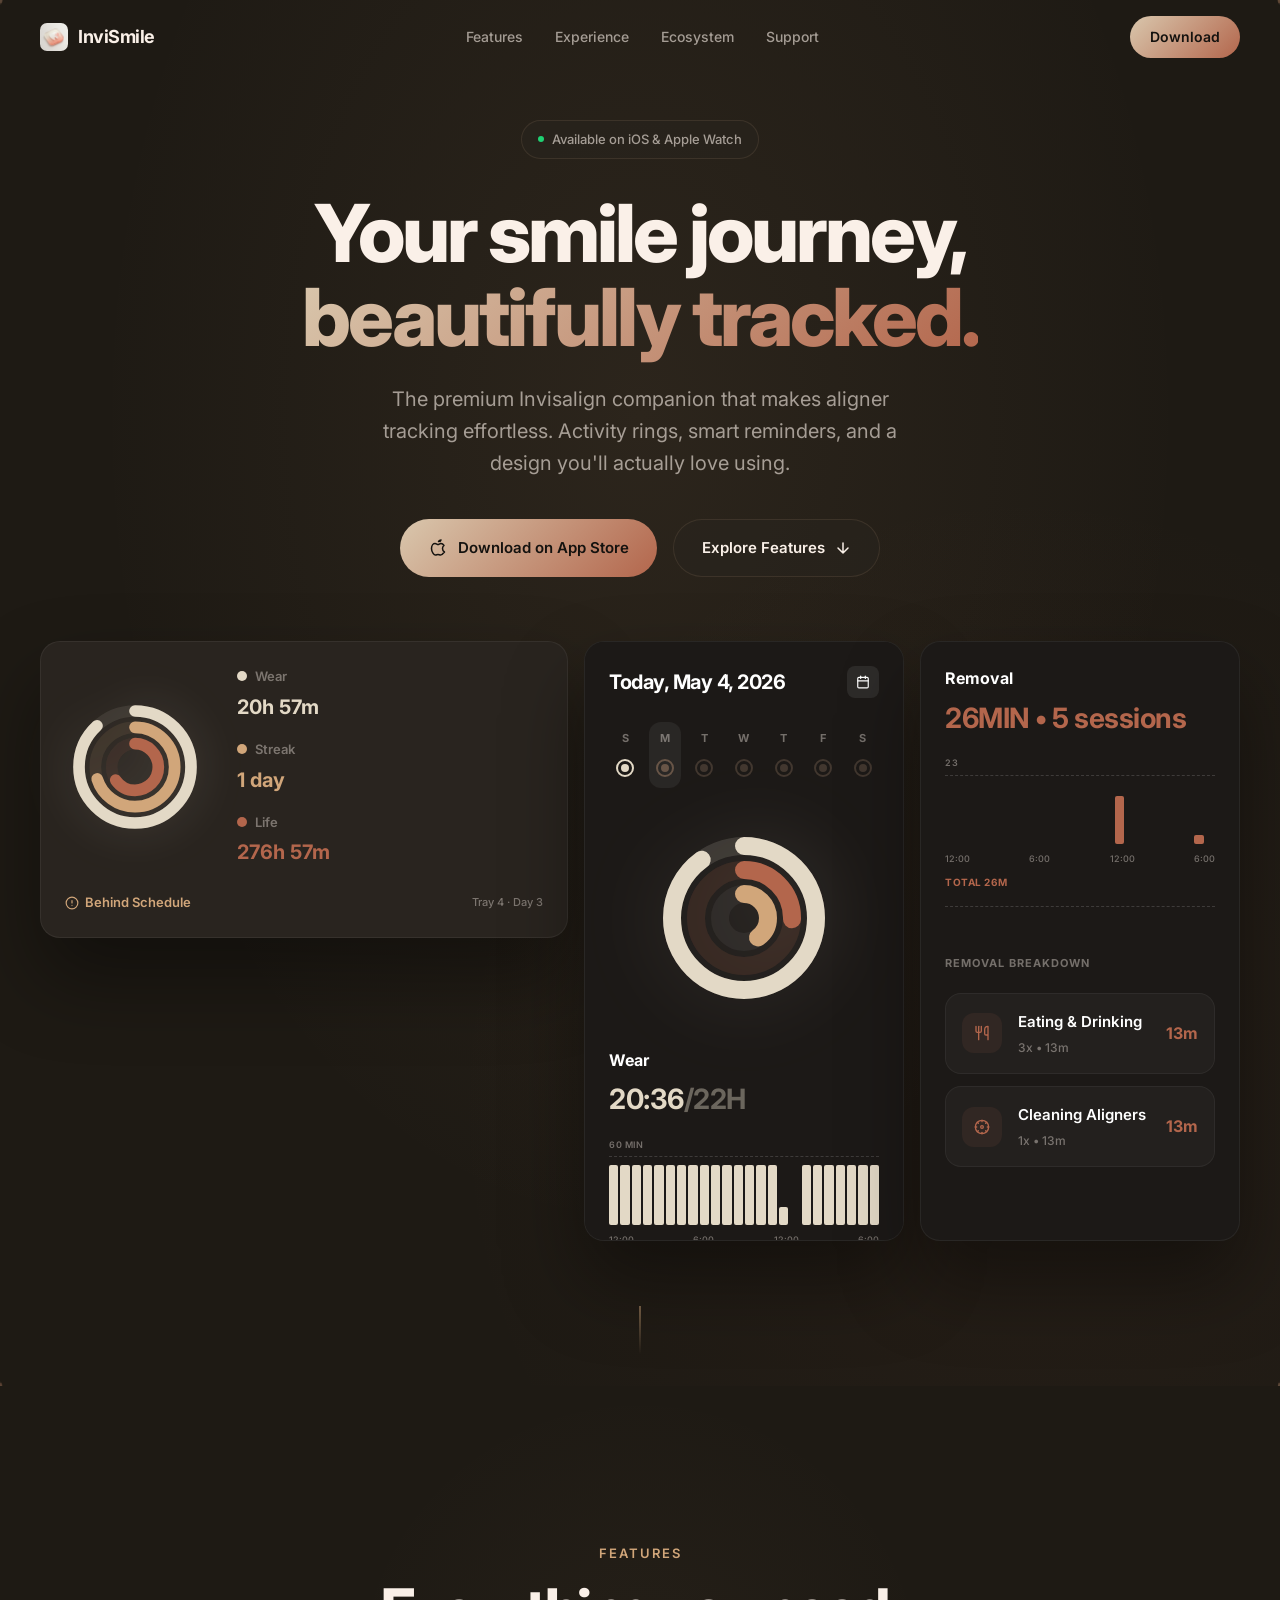
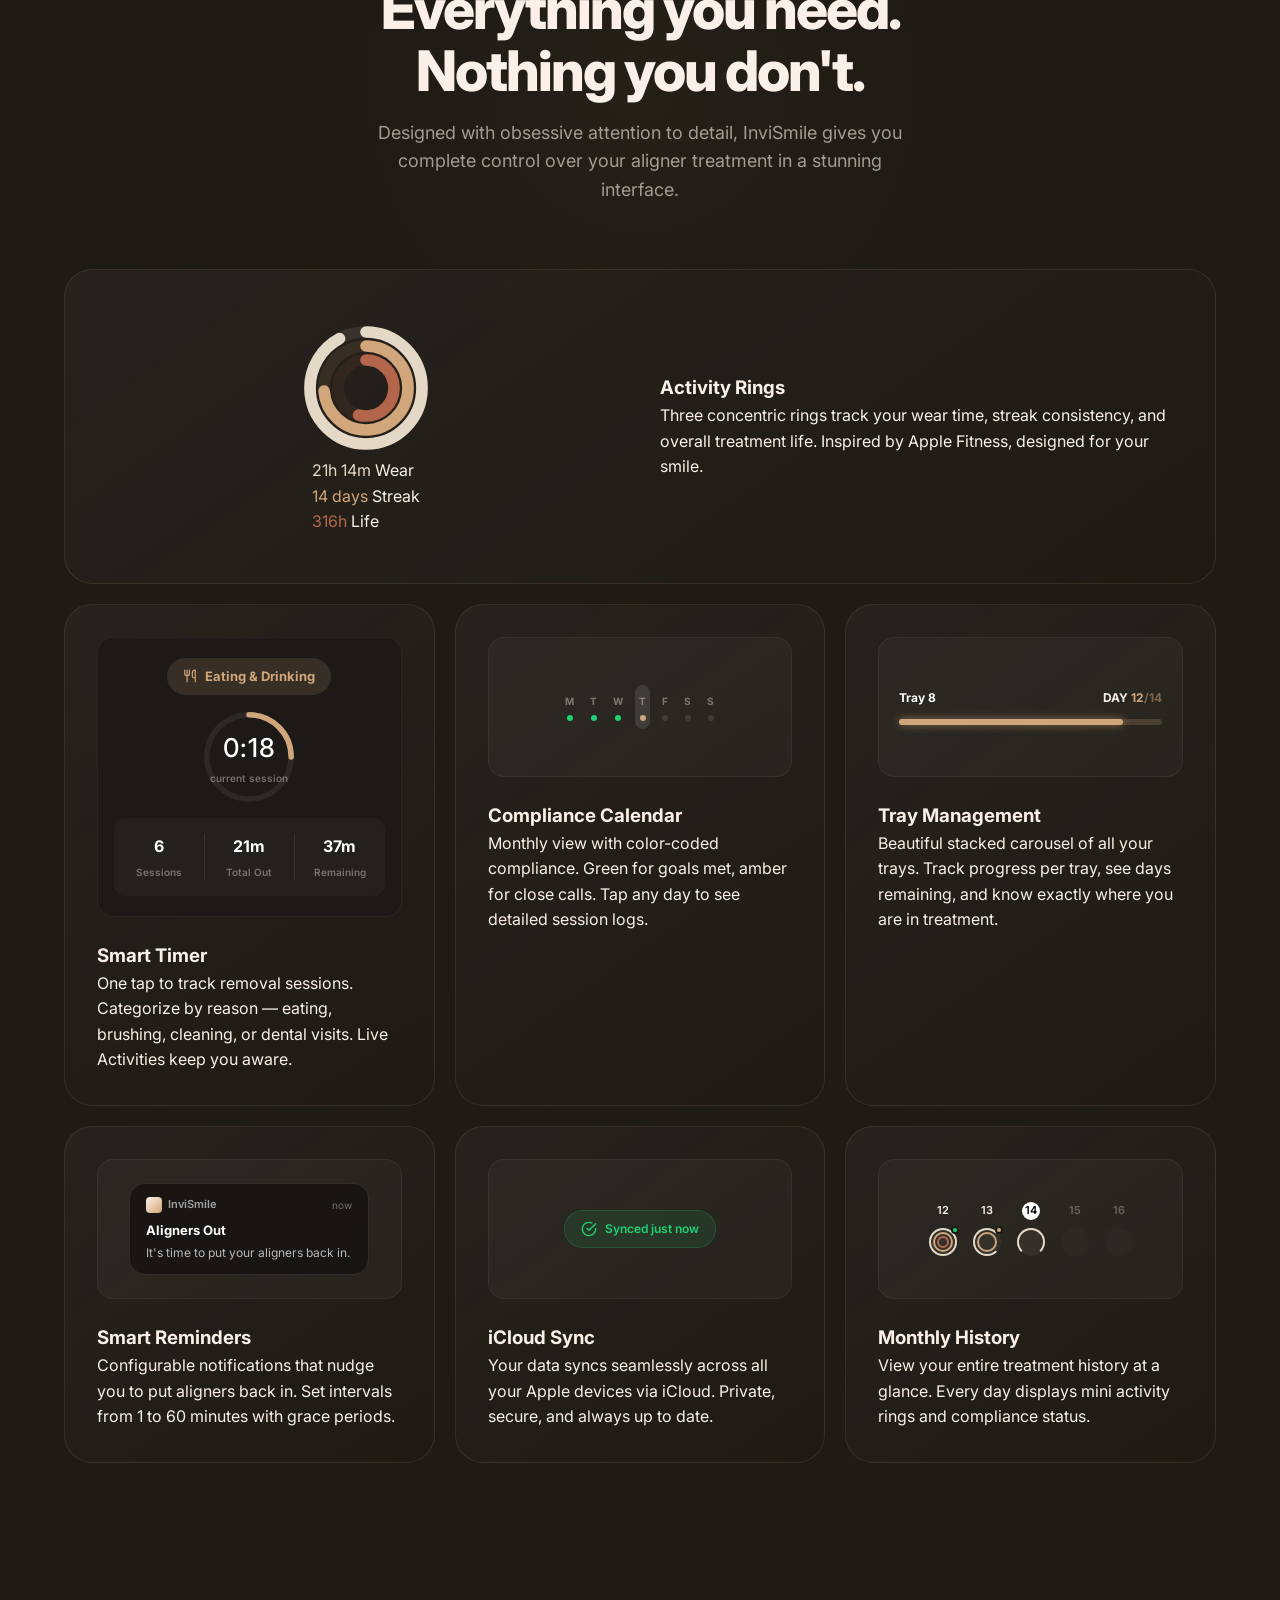
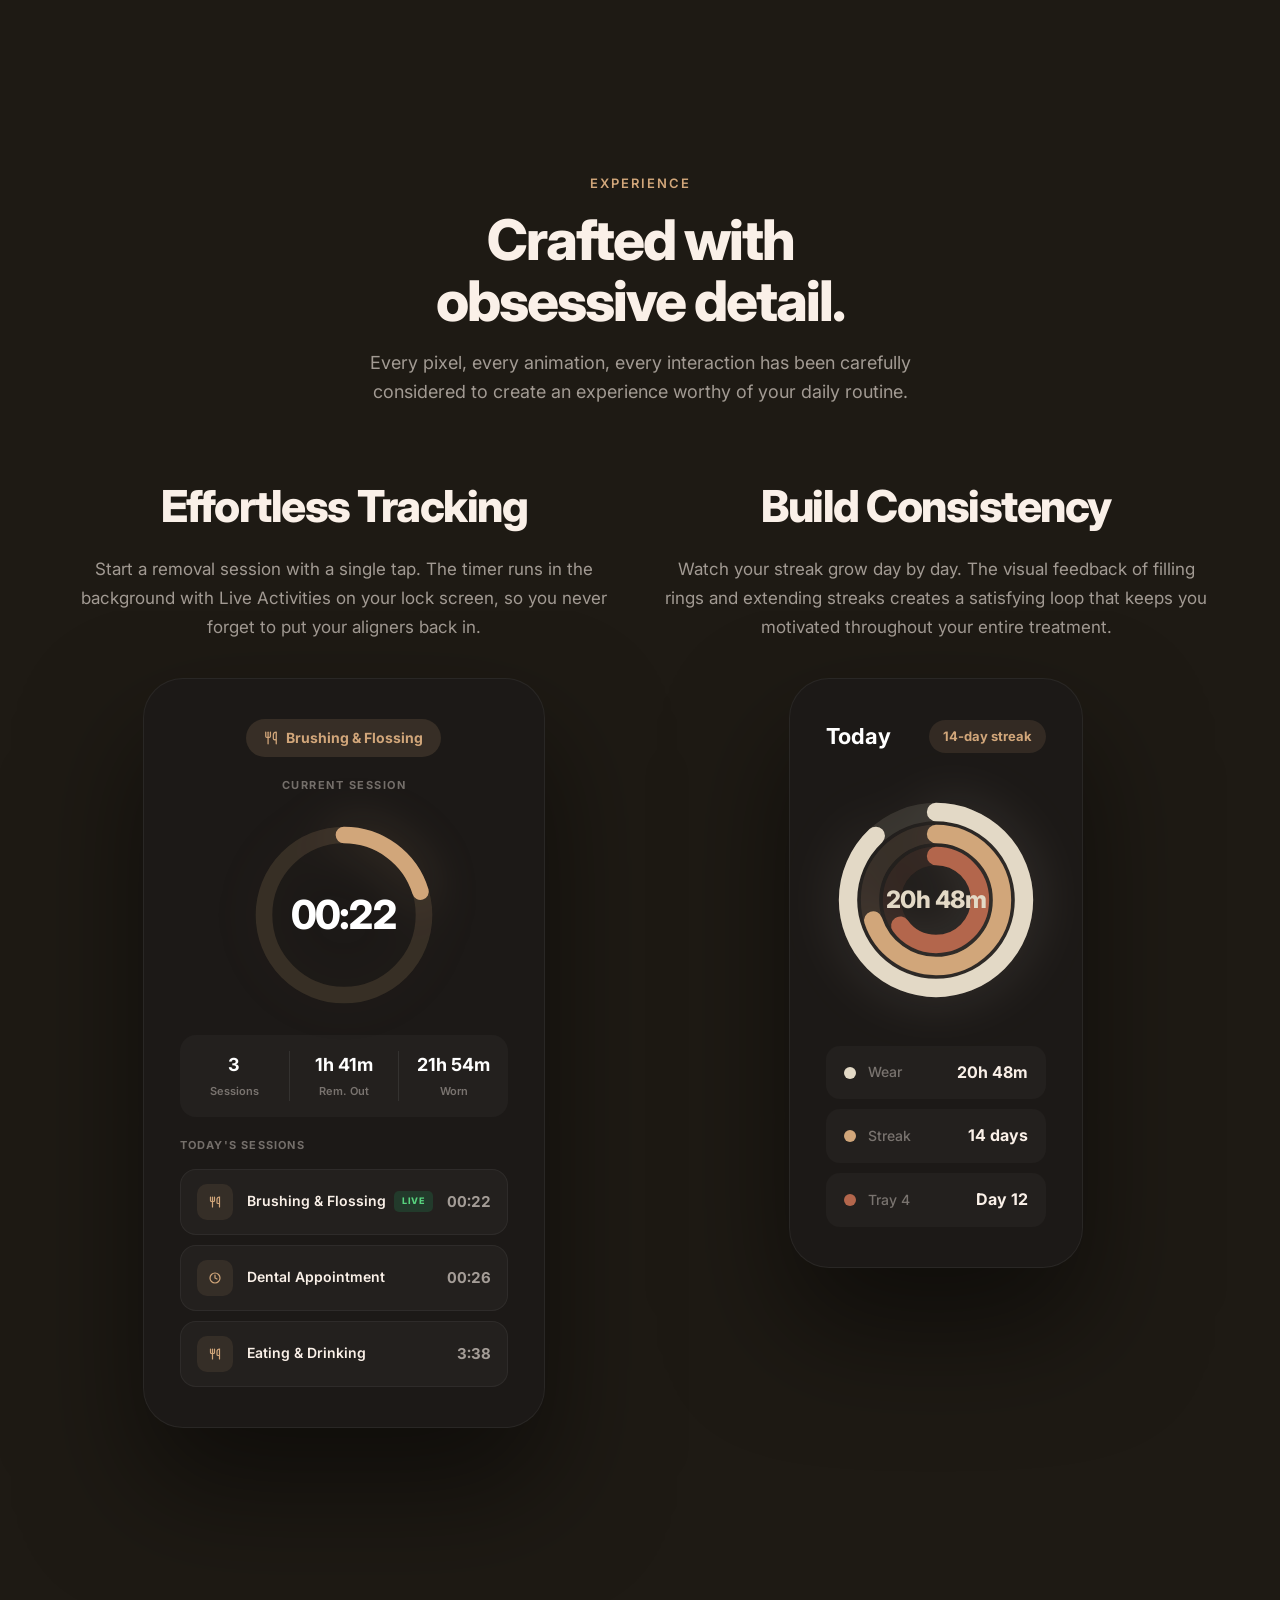
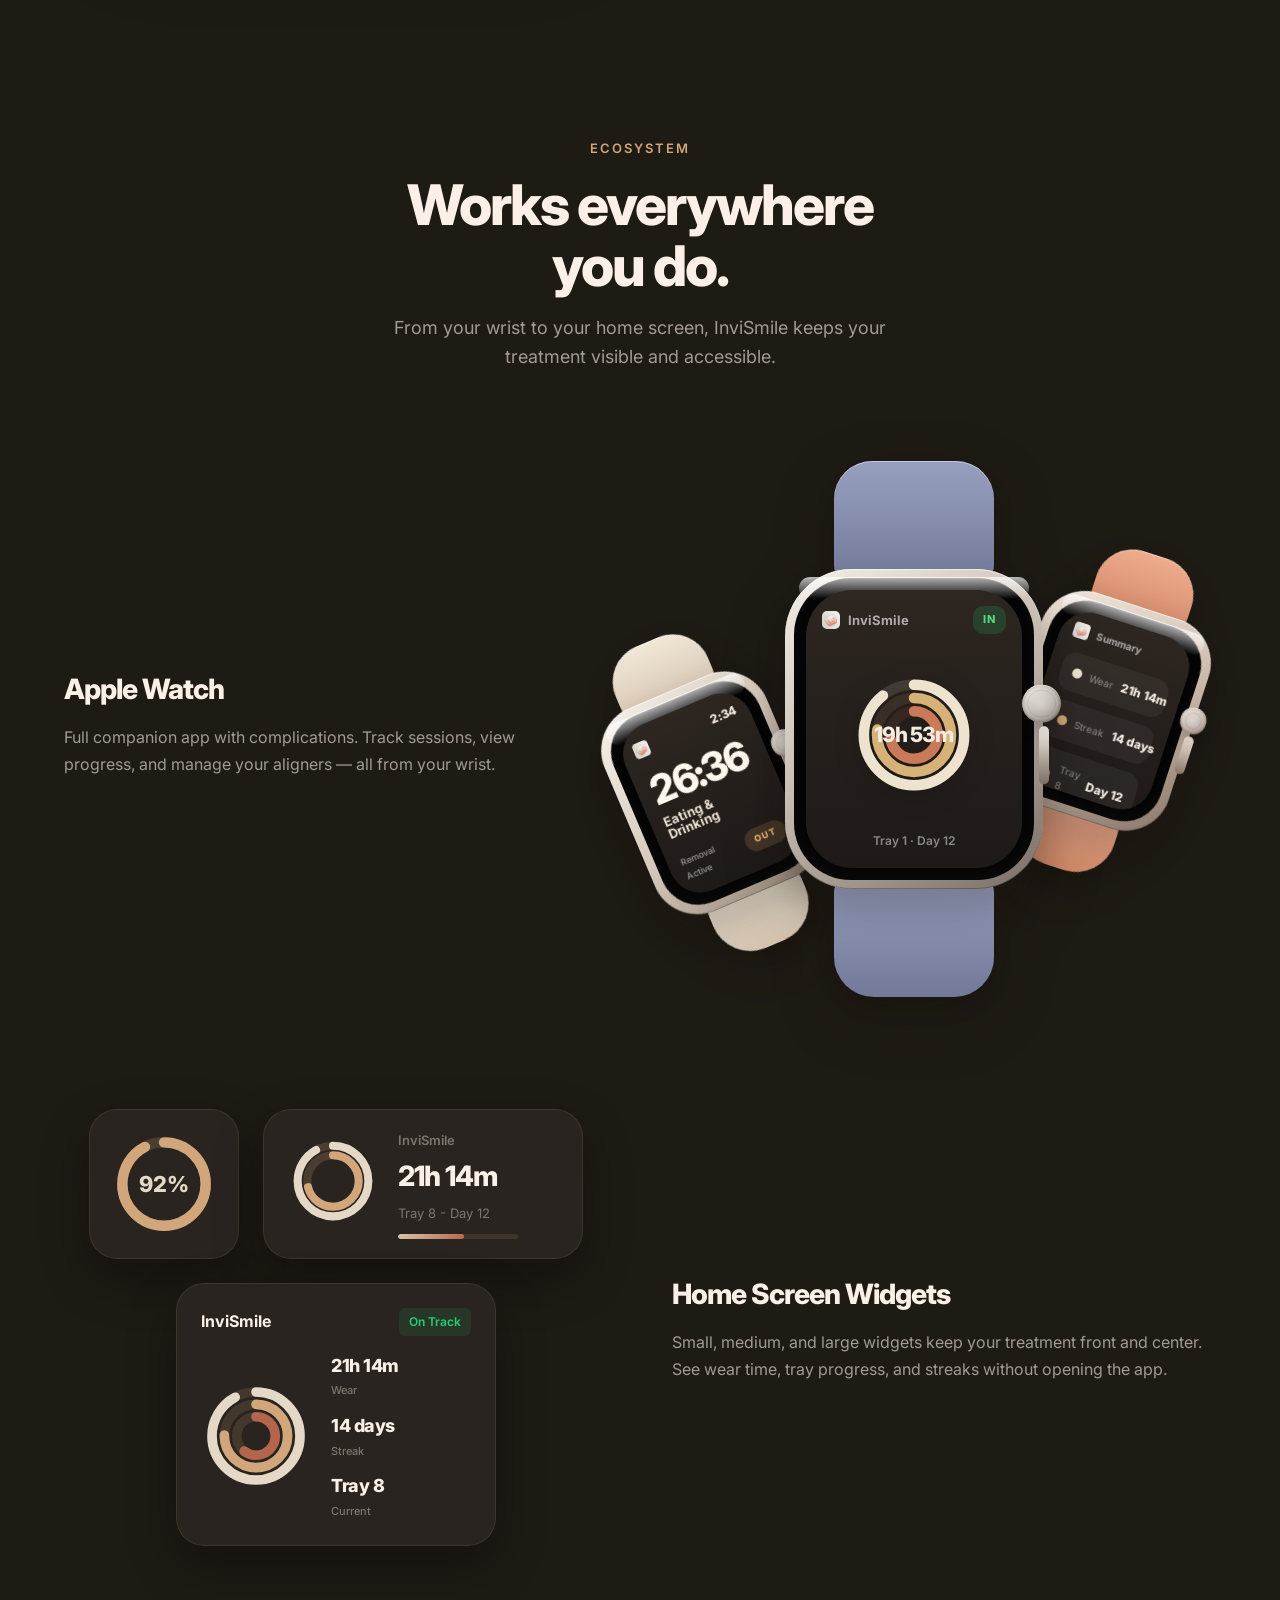
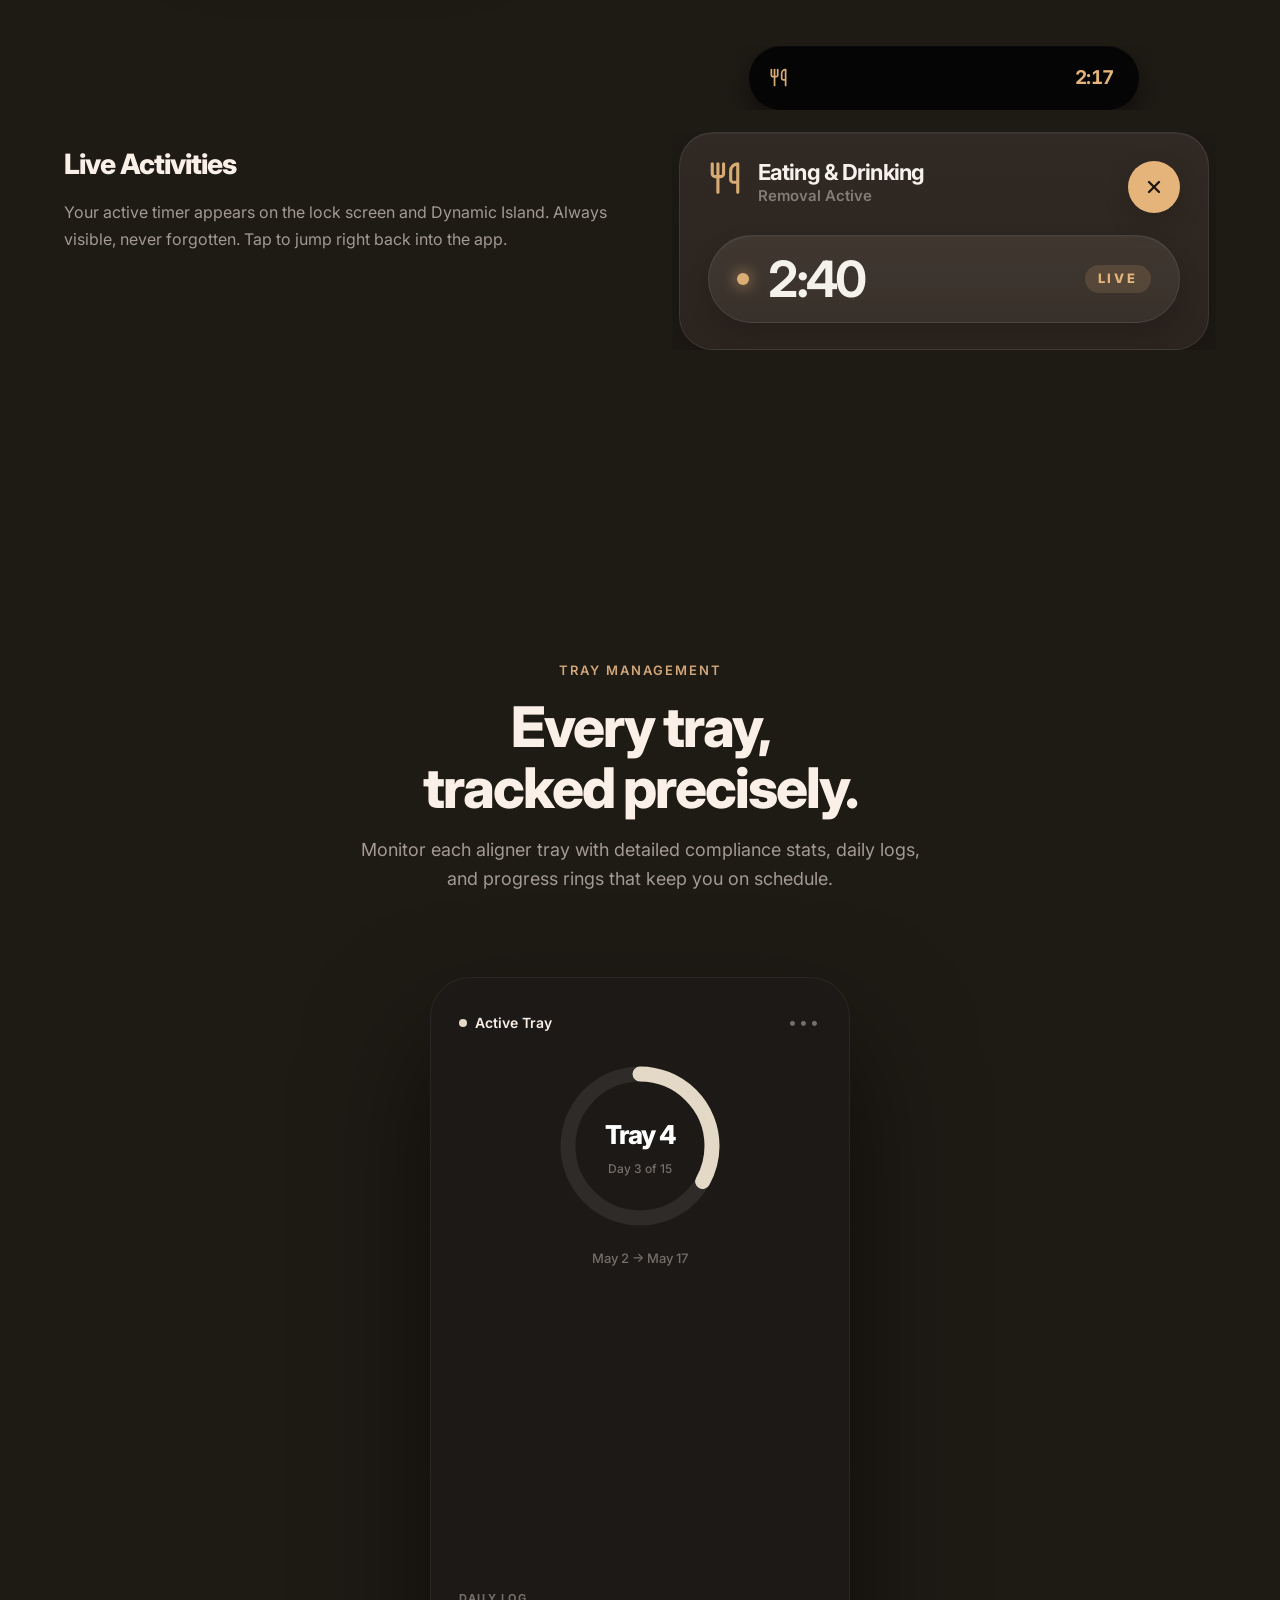
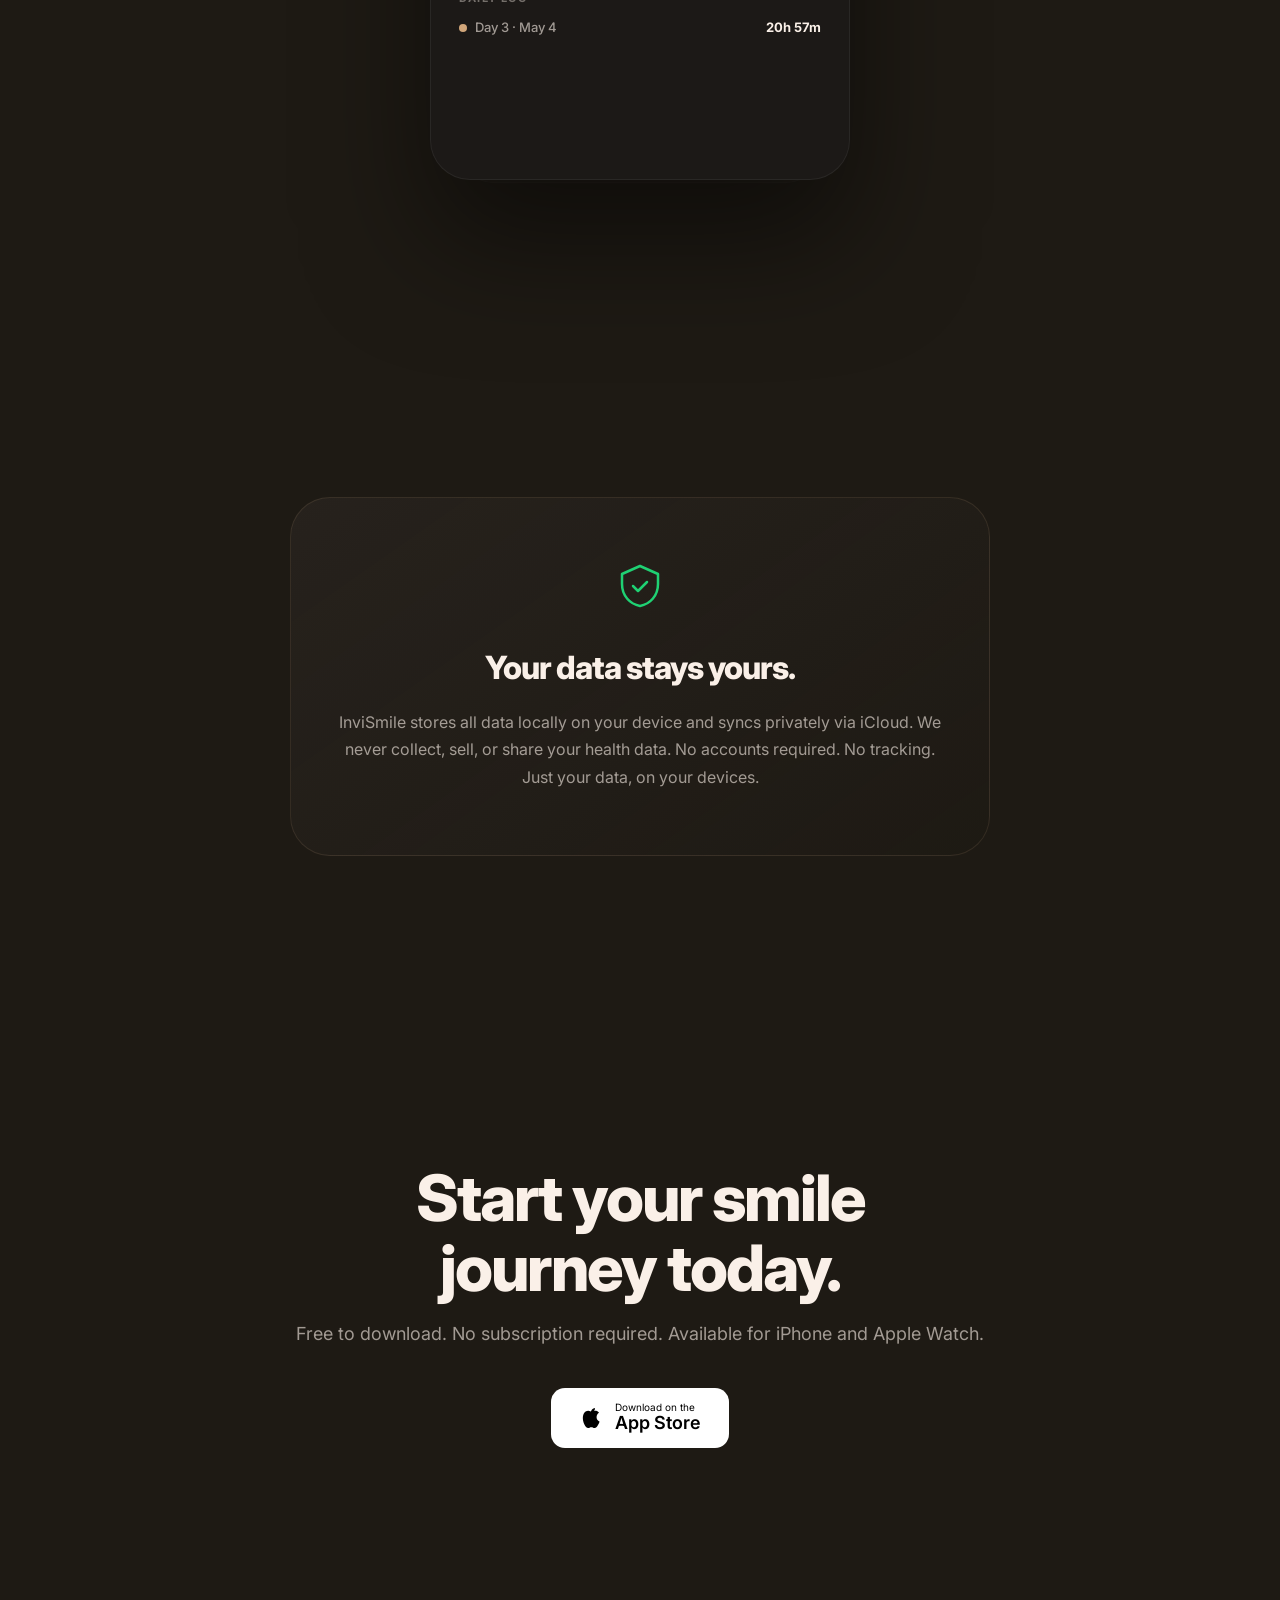
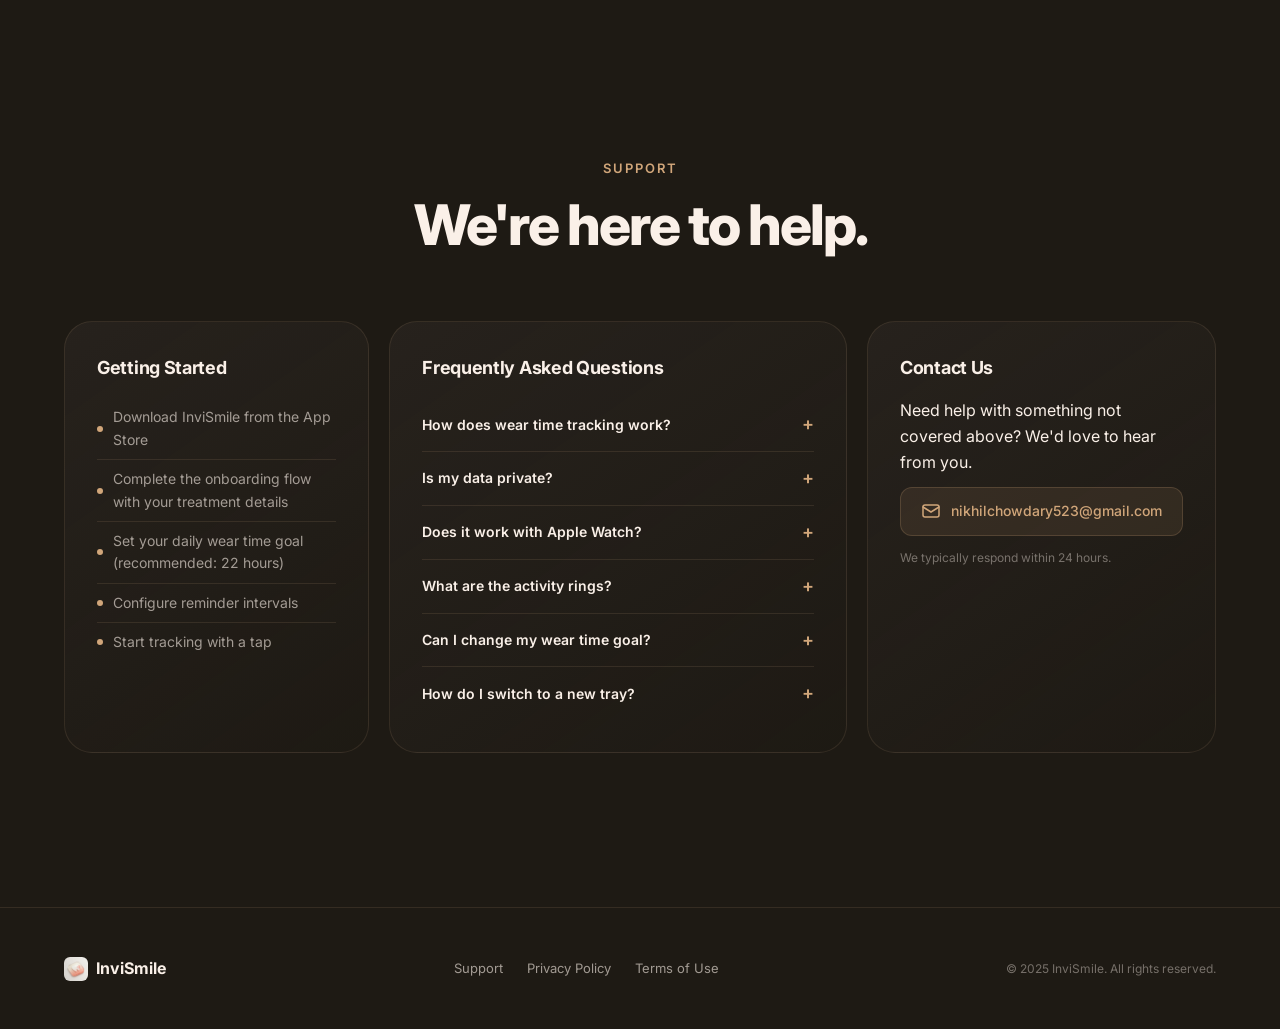
==== commit 98e7e2f0: "Add stacked card carousel to tray section" ====
--- a/index.html
+++ b/index.html
@@ -910,6 +910,11 @@
                 <p class="section-desc">Monitor each aligner tray with detailed compliance stats, daily logs, and progress rings that keep you on schedule.</p>
             </div>
             <div class="tray-showcase" data-animate="fade-up">
+                <div class="tray-stack">
+                    <!-- Back cards (peeking behind) -->
+                    <div class="tray-stack__card tray-stack__card--back2"></div>
+                    <div class="tray-stack__card tray-stack__card--back1"></div>
+                    <!-- Front card (main) -->
                 <div class="tray-card-mockup">
                     <!-- Header -->
                     <div class="tcm-header">
@@ -977,6 +982,7 @@
                             <span class="tcm-day">14</span>
                         </div>
                     </div>
+                </div>
                 </div>
             </div>
         </div>
--- a/styles.css
+++ b/styles.css
@@ -2605,6 +2605,62 @@
     justify-content: center;
 }
 
+/* Stacked card carousel */
+.tray-stack {
+    position: relative;
+    width: min(420px, 100%);
+    padding-top: 20px;
+    padding-bottom: 10px;
+}
+
+.tray-stack__card {
+    position: absolute;
+    left: 50%;
+    top: 20px;
+    width: 92%;
+    height: 100%;
+    border-radius: var(--radius-xl);
+    background: #24201B;
+    border: 1px solid rgba(255, 255, 255, 0.04);
+}
+
+.tray-stack__card--back2 {
+    transform: translateX(-50%) scale(0.9);
+    opacity: 0.3;
+    z-index: 1;
+    top: 8px;
+    animation: stackBack2 8s ease-in-out infinite;
+}
+
+.tray-stack__card--back1 {
+    transform: translateX(-50%) scale(0.95);
+    opacity: 0.5;
+    z-index: 2;
+    top: 14px;
+    animation: stackBack1 8s ease-in-out infinite;
+}
+
+.tray-stack .tray-card-mockup {
+    position: relative;
+    z-index: 3;
+    animation: stackFront 8s ease-in-out infinite;
+}
+
+@keyframes stackBack2 {
+    0%, 100% { transform: translateX(-50%) scale(0.88); top: 4px; opacity: 0.25; }
+    50% { transform: translateX(-50%) scale(0.90); top: 10px; opacity: 0.35; }
+}
+
+@keyframes stackBack1 {
+    0%, 100% { transform: translateX(-50%) scale(0.93); top: 10px; opacity: 0.45; }
+    50% { transform: translateX(-50%) scale(0.95); top: 16px; opacity: 0.55; }
+}
+
+@keyframes stackFront {
+    0%, 100% { transform: translateY(0); }
+    50% { transform: translateY(-6px); }
+}
+
 .tray-card-mockup {
     width: min(420px, 100%);
     border-radius: var(--radius-xl);
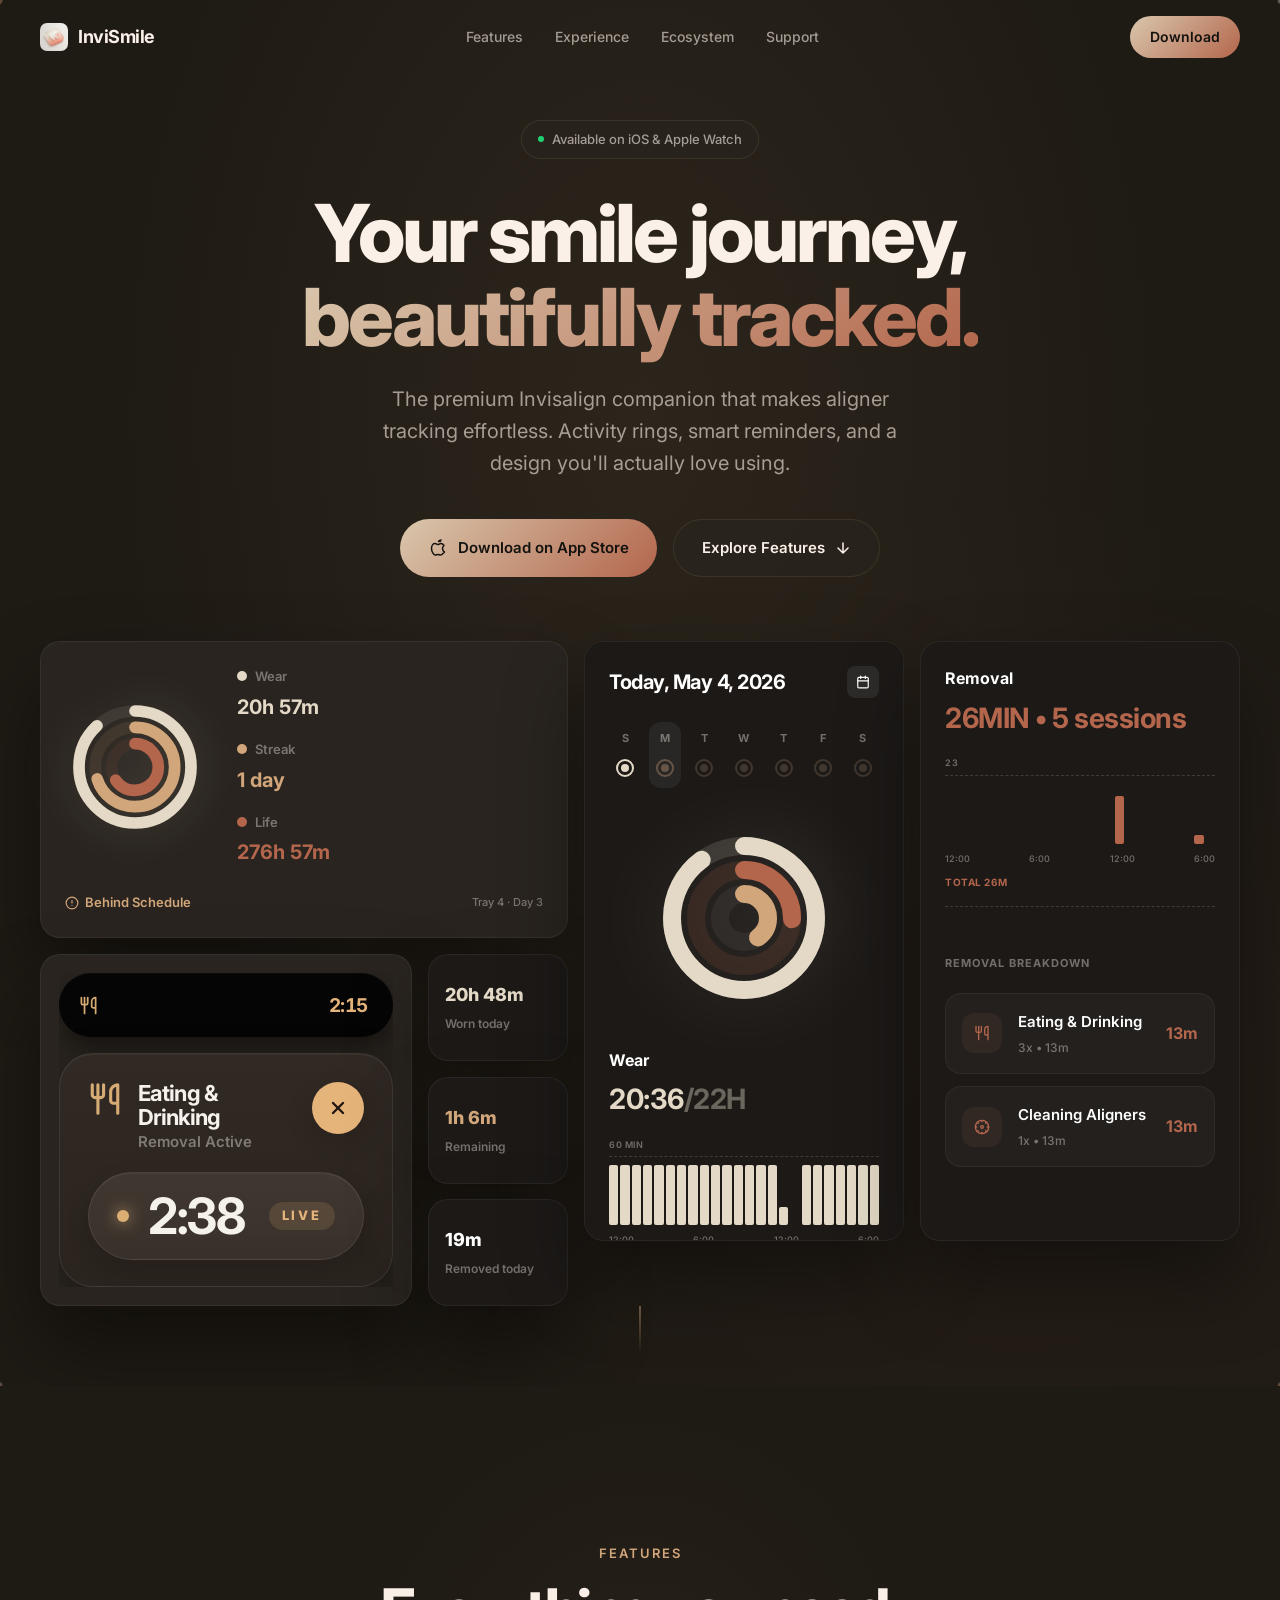
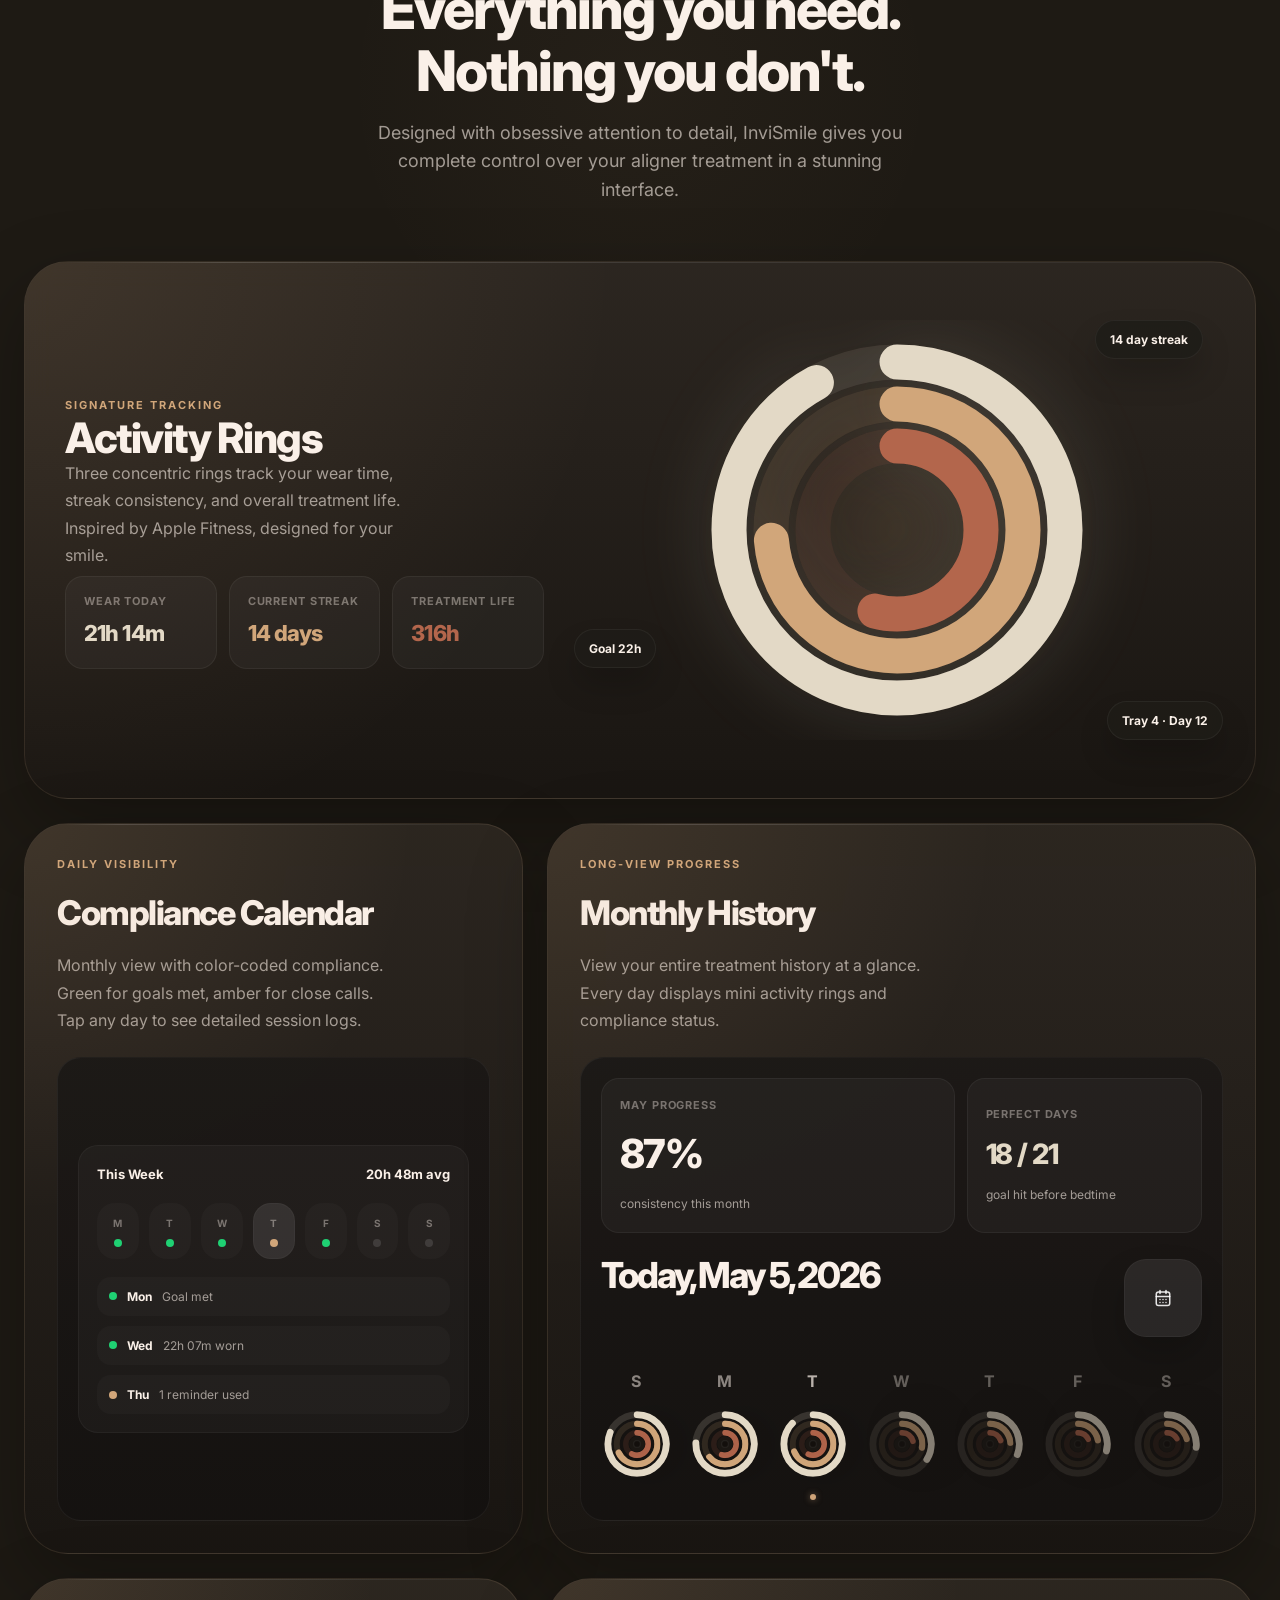
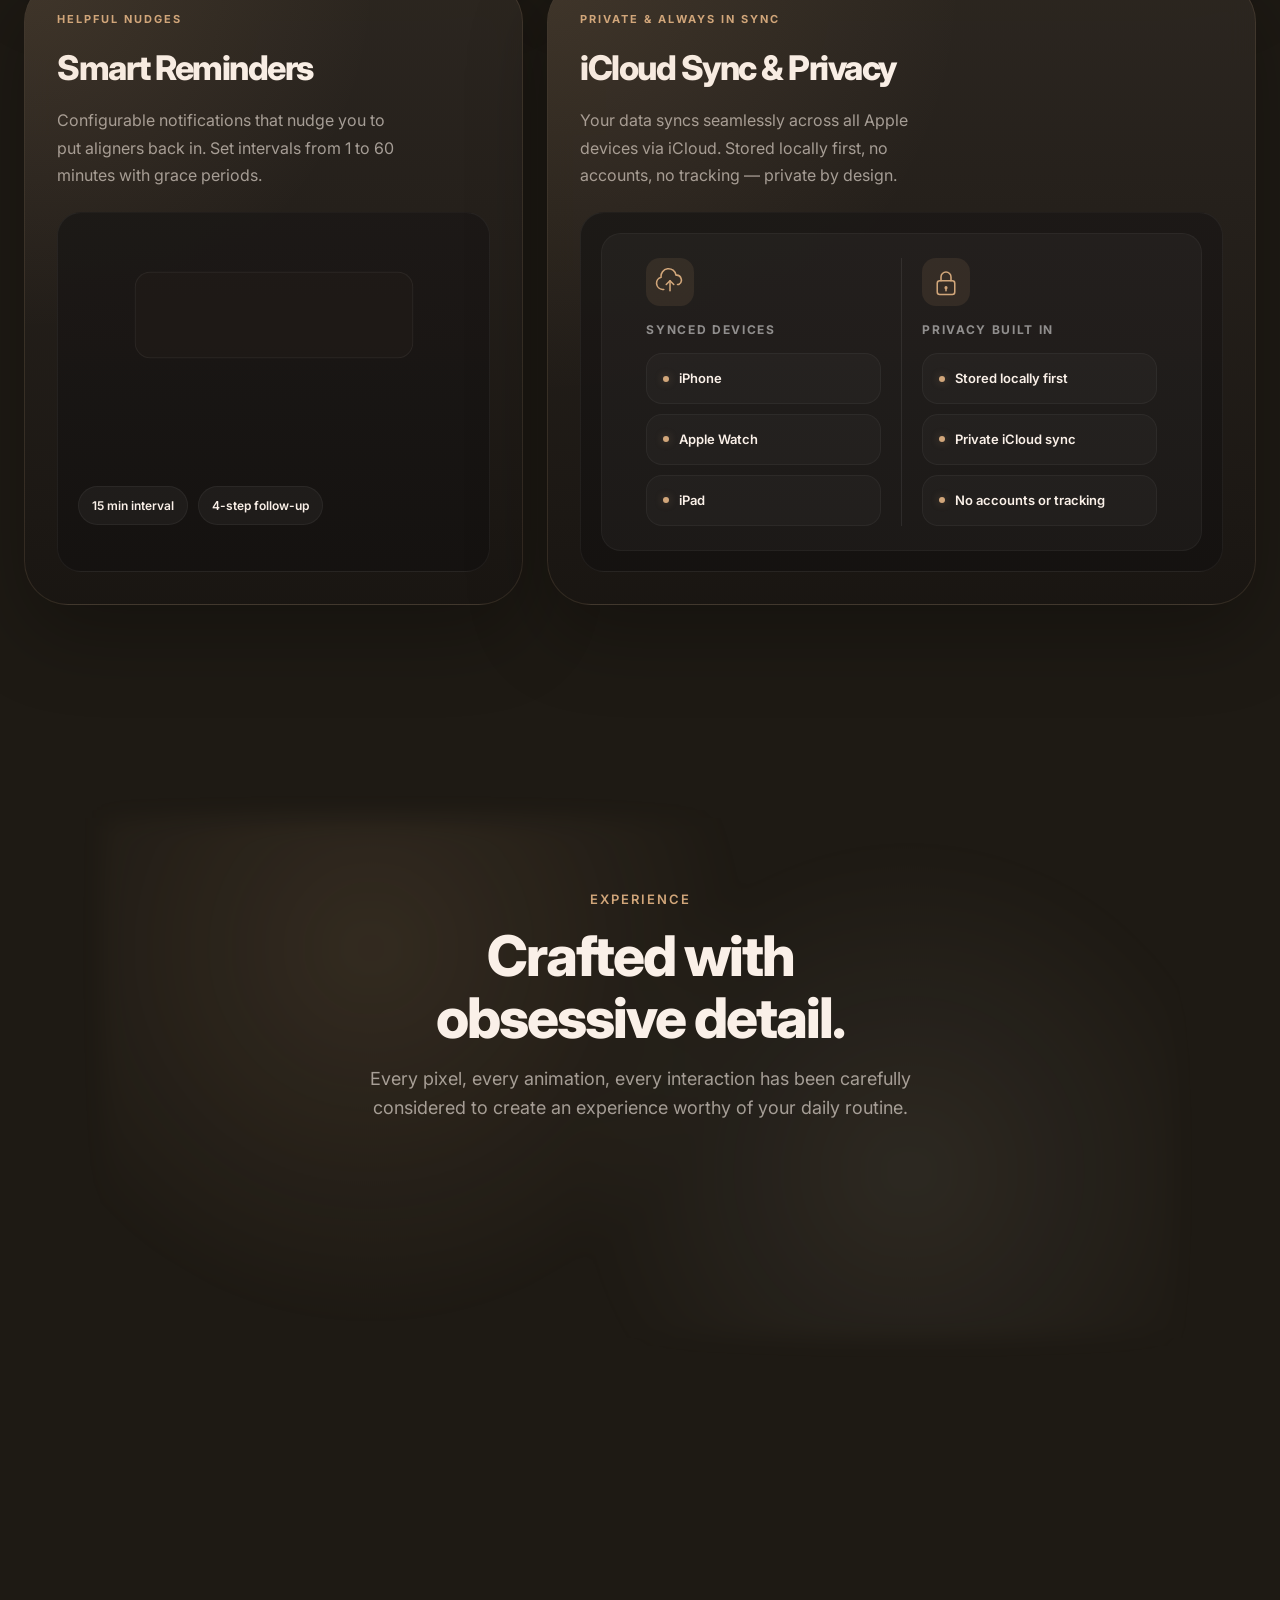
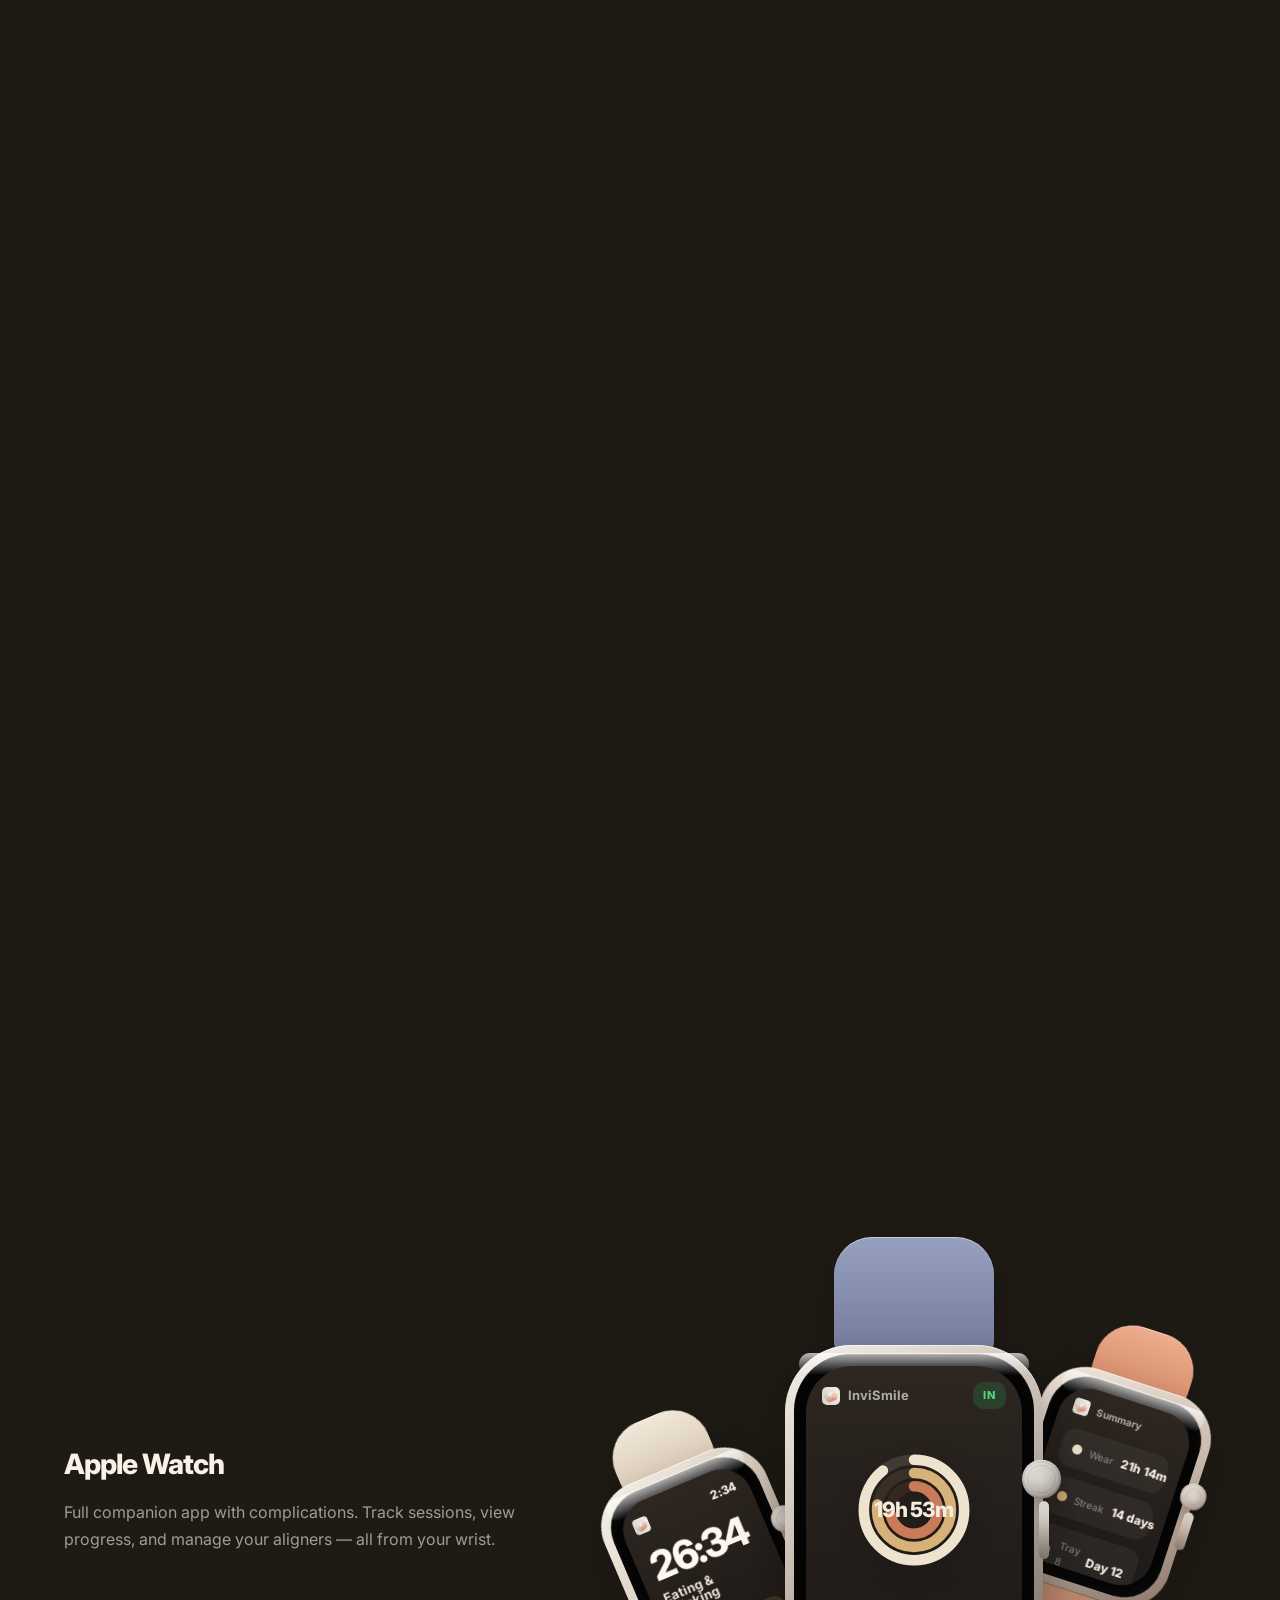
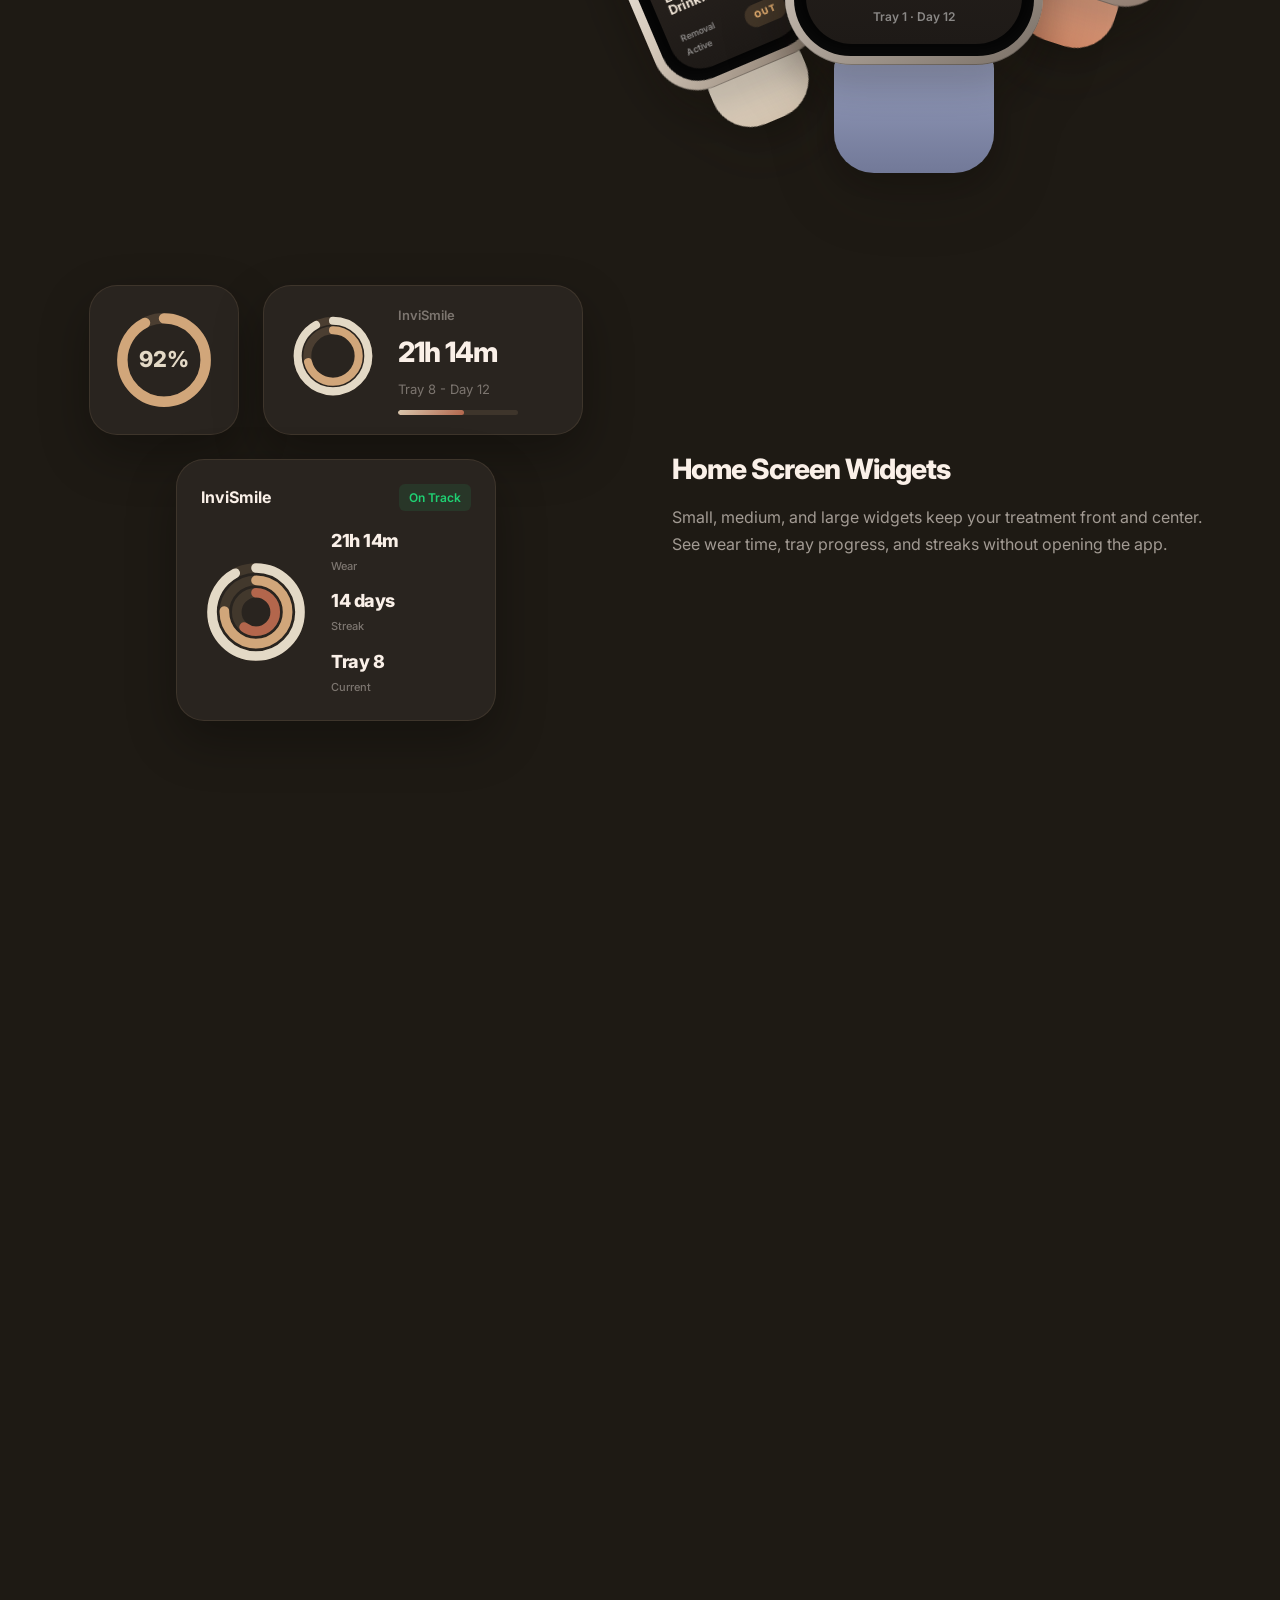
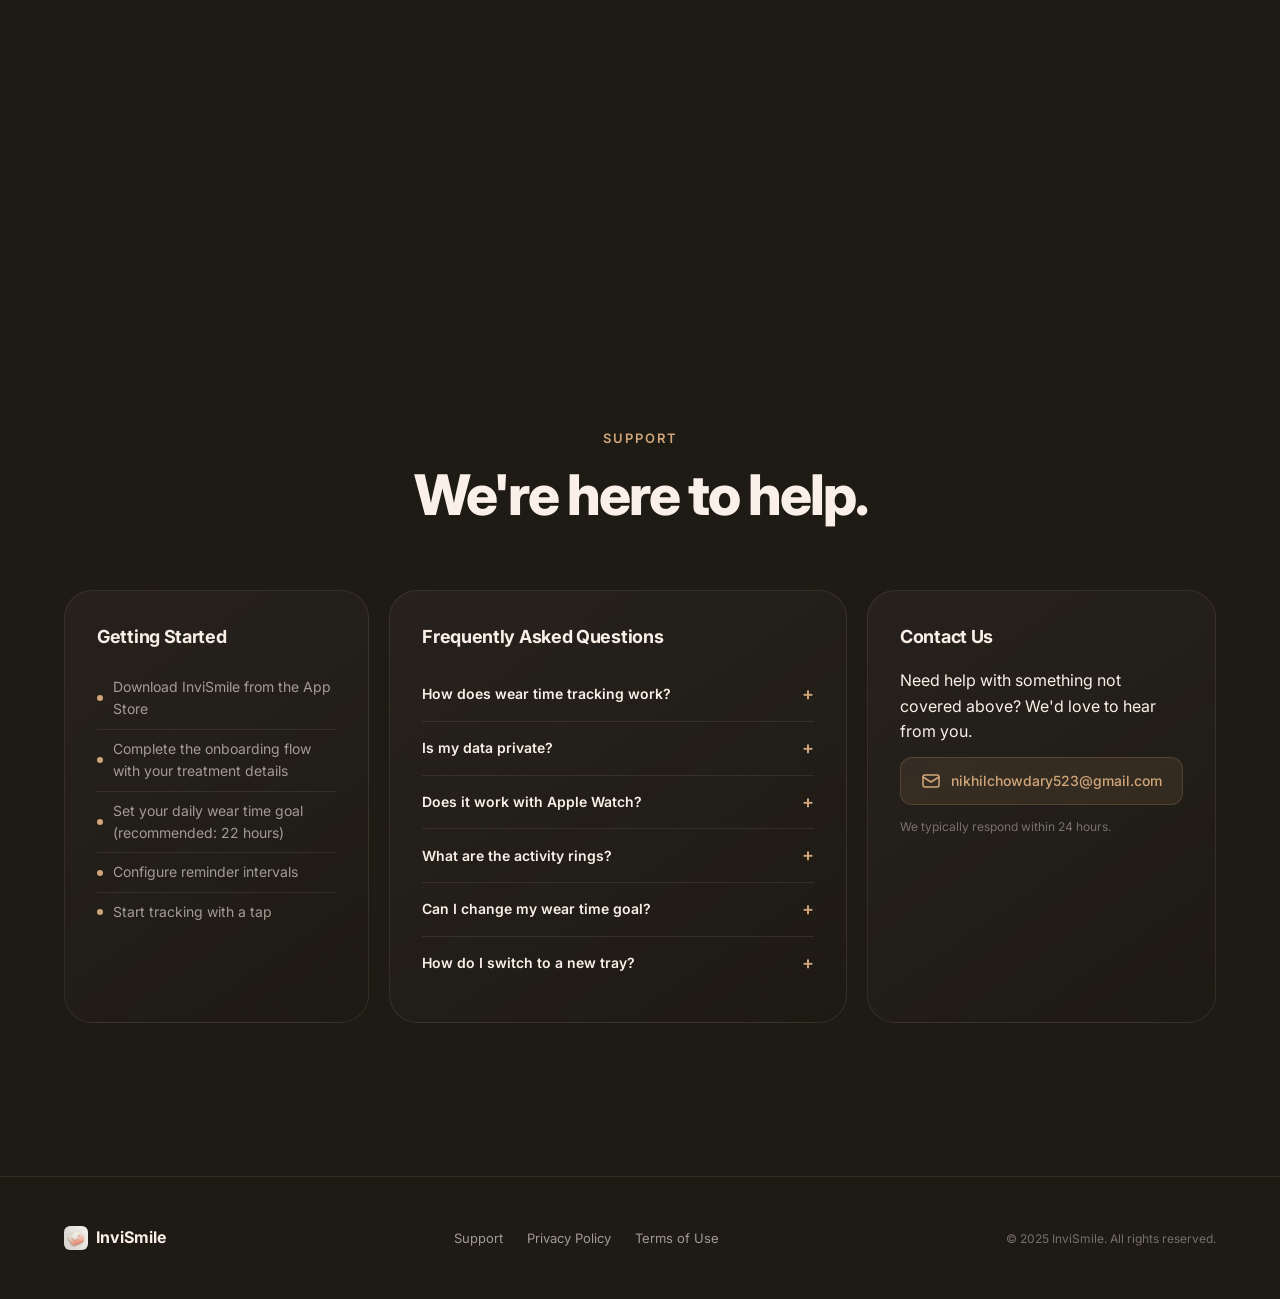
==== commit 61bbba3f: "Update website with latest design changes" ====
--- a/index.html
+++ b/index.html
@@ -332,187 +332,372 @@
                 <p class="section-desc">Designed with obsessive attention to detail, InviSmile gives you complete control over your aligner treatment in a stunning interface.</p>
             </div>
 
-            <div class="features-grid">
-                <!-- Feature 1: Activity Rings -->
-                <div class="feature-card feature-large" data-animate="fade-up">
-                    <div class="feature-visual">
-                        <div class="feature-ui-mockup rings-mockup">
-                            <div class="bc-rings-container">
-                                <svg viewBox="0 0 120 120" class="bc-rings" fill="none">
-                                    <circle cx="60" cy="60" r="48" class="bc-track bc-wear-track" fill="none"/>
-                                    <circle cx="60" cy="60" r="48" class="bc-progress bc-wear" style="--progress: 0.92;" fill="none"/>
-                                    <circle cx="60" cy="60" r="36" class="bc-track bc-streak-track" fill="none"/>
-                                    <circle cx="60" cy="60" r="36" class="bc-progress bc-streak" style="--progress: 0.78;" fill="none"/>
-                                    <circle cx="60" cy="60" r="24" class="bc-track bc-life-track" fill="none"/>
-                                    <circle cx="60" cy="60" r="24" class="bc-progress bc-life" style="--progress: 0.65;" fill="none"/>
-                                </svg>
-                            </div>
-                            <div class="bc-stats-grid">
-                                <div class="bc-stat">
-                                    <span class="bcs-val" style="color: var(--oatmeal)">21h 14m</span>
-                                    <span class="bcs-lbl">Wear</span>
-                                </div>
-                                <div class="bc-stat">
-                                    <span class="bcs-val" style="color: var(--caramel)">14 days</span>
-                                    <span class="bcs-lbl">Streak</span>
-                                </div>
-                                <div class="bc-stat">
-                                    <span class="bcs-val" style="color: var(--terracotta)">316h</span>
-                                    <span class="bcs-lbl">Life</span>
-                                </div>
-                            </div>
-                        </div>
-                    </div>
-                    <div class="feature-content">
+            <div class="features-showcase">
+                <article class="feature-panel feature-panel--hero" data-animate="fade-up">
+                    <div class="feature-panel__copy">
+                        <span class="feature-panel__eyebrow">Signature tracking</span>
                         <h3>Activity Rings</h3>
                         <p>Three concentric rings track your wear time, streak consistency, and overall treatment life. Inspired by Apple Fitness, designed for your smile.</p>
-                    </div>
-                </div>
-
-                <!-- Feature 2: Smart Timer -->
-                <div class="feature-card" data-animate="fade-up" data-delay="100">
-                    <div class="feature-ui-mockup timer-mockup">
-                        <div class="tm-pill">
-                            <svg width="14" height="14" viewBox="0 0 24 24" fill="none" stroke="currentColor" stroke-width="2" stroke-linecap="round" stroke-linejoin="round">
-                                <path d="M3 2v7c0 1.1.9 2 2 2h4a2 2 0 0 0 2-2V2"></path>
-                                <path d="M7 2v20"></path>
-                                <path d="M21 15V2v0a5 5 0 0 0-5 5v6c0 1.1.9 2 2 2h3Zm0 0v7"></path>
-                            </svg>
-                            <span>Eating & Drinking</span>
-                        </div>
-
-                        <div class="timer-ring-container">
-                            <svg viewBox="0 0 100 100" class="timer-ring">
-                                <circle cx="50" cy="50" r="46" class="tr-track"/>
-                                <circle cx="50" cy="50" r="46" class="tr-progress" style="--progress: 0.25;"/>
-                            </svg>
-                            <div class="timer-center-info">
-                                <div class="tm-time" data-live-counter-group="feature-timer">0:12</div>
-                                <div class="tm-label">current session</div>
-                            </div>
-                        </div>
-
-                        <div class="tm-stats">
-                            <div class="tm-stat">
-                                <span class="tms-val">6</span>
-                                <span class="tms-lbl">Sessions</span>
-                            </div>
-                            <div class="tm-stat border-sides">
-                                <span class="tms-val">21m</span>
-                                <span class="tms-lbl">Total Out</span>
-                            </div>
-                            <div class="tm-stat">
-                                <span class="tms-val">37m</span>
-                                <span class="tms-lbl">Remaining</span>
-                            </div>
-                        </div>
-                    </div>
-                    <h3>Smart Timer</h3>
-                    <p>One tap to track removal sessions. Categorize by reason — eating, brushing, cleaning, or dental visits. Live Activities keep you aware.</p>
-                </div>
-
-                <!-- Feature 3: Calendar View -->
-                <div class="feature-card" data-animate="fade-up" data-delay="200">
-                    <div class="feature-ui-mockup week-mockup">
-                        <div class="week-strip">
-                            <div class="ws-day"><span class="ws-lbl">M</span><span class="ws-dot pass"></span></div>
-                            <div class="ws-day"><span class="ws-lbl">T</span><span class="ws-dot pass"></span></div>
-                            <div class="ws-day"><span class="ws-lbl">W</span><span class="ws-dot pass"></span></div>
-                            <div class="ws-day active"><span class="ws-lbl">T</span><span class="ws-dot warn"></span></div>
-                            <div class="ws-day"><span class="ws-lbl">F</span><span class="ws-dot empty"></span></div>
-                            <div class="ws-day"><span class="ws-lbl">S</span><span class="ws-dot empty"></span></div>
-                            <div class="ws-day"><span class="ws-lbl">S</span><span class="ws-dot empty"></span></div>
-                        </div>
-                    </div>
+
+                        <div class="feature-value-list">
+                            <div class="feature-value-card">
+                                <span class="feature-value-card__label">Wear today</span>
+                                <span class="feature-value-card__value" style="color: var(--oatmeal);">21h 14m</span>
+                            </div>
+                            <div class="feature-value-card">
+                                <span class="feature-value-card__label">Current streak</span>
+                                <span class="feature-value-card__value" style="color: var(--caramel);">14 days</span>
+                            </div>
+                            <div class="feature-value-card">
+                                <span class="feature-value-card__label">Treatment life</span>
+                                <span class="feature-value-card__value" style="color: var(--terracotta);">316h</span>
+                            </div>
+                        </div>
+                    </div>
+
+                    <div class="feature-panel__visual">
+                        <div class="feature-rings-stage">
+                            <span class="feature-rings-chip feature-rings-chip--top">14 day streak</span>
+                            <span class="feature-rings-chip feature-rings-chip--left">Goal 22h</span>
+                            <span class="feature-rings-chip feature-rings-chip--right">Tray 4 &middot; Day 12</span>
+
+                            <div class="feature-ui-mockup feature-ui-mockup--hero rings-mockup">
+                                <div class="bc-rings-container feature-rings-hero__cluster">
+                                    <svg viewBox="0 0 120 120" class="bc-rings" fill="none">
+                                        <circle cx="60" cy="60" r="48" class="bc-track bc-wear-track" fill="none"/>
+                                        <circle cx="60" cy="60" r="48" class="bc-progress bc-wear" style="--progress: 0.92;" fill="none"/>
+                                        <circle cx="60" cy="60" r="36" class="bc-track bc-streak-track" fill="none"/>
+                                        <circle cx="60" cy="60" r="36" class="bc-progress bc-streak" style="--progress: 0.78;" fill="none"/>
+                                        <circle cx="60" cy="60" r="24" class="bc-track bc-life-track" fill="none"/>
+                                        <circle cx="60" cy="60" r="24" class="bc-progress bc-life" style="--progress: 0.65;" fill="none"/>
+                                    </svg>
+                                </div>
+                            </div>
+                        </div>
+                    </div>
+                </article>
+
+                <article class="feature-panel feature-panel--calendar" data-animate="fade-up" data-delay="100">
+                    <span class="feature-panel__meta">Daily visibility</span>
                     <h3>Compliance Calendar</h3>
                     <p>Monthly view with color-coded compliance. Green for goals met, amber for close calls. Tap any day to see detailed session logs.</p>
-                </div>
-
-                <!-- Feature 4: Tray Management -->
-                <div class="feature-card" data-animate="fade-up" data-delay="100">
-                    <div class="feature-ui-mockup tray-mockup">
-                        <div class="tm-header">
-                            <span class="tm-title">Tray 8</span>
-                            <span class="tm-day">DAY <span class="amber">12</span><span class="amber-dim">/14</span></span>
-                        </div>
-                        <div class="tm-bar-container">
-                            <div class="tm-bar-fill" style="width: 85%;"></div>
-                        </div>
-                    </div>
-                    <h3>Tray Management</h3>
-                    <p>Beautiful stacked carousel of all your trays. Track progress per tray, see days remaining, and know exactly where you are in treatment.</p>
-                </div>
-
-                <!-- Feature 5: Smart Reminders -->
-                <div class="feature-card" data-animate="fade-up" data-delay="200">
-                    <div class="feature-ui-mockup notification-mockup">
-                        <div class="notif-bubble">
-                            <div class="notif-header">
-                                <div class="notif-icon"></div>
-                                <span class="notif-app">InviSmile</span>
-                                <span class="notif-time">now</span>
-                            </div>
-                            <div class="notif-body">
-                                <span class="notif-title">Aligners Out</span>
-                                <span class="notif-text">It's time to put your aligners back in.</span>
-                            </div>
-                        </div>
-                    </div>
+
+                    <div class="feature-ui-mockup feature-ui-mockup--calendar">
+                        <div class="calendar-shell">
+                            <div class="calendar-shell__header">
+                                <span>This Week</span>
+                                <span>20h 48m avg</span>
+                            </div>
+
+                            <div class="week-strip">
+                                <div class="ws-day"><span class="ws-lbl">M</span><span class="ws-dot pass"></span></div>
+                                <div class="ws-day"><span class="ws-lbl">T</span><span class="ws-dot pass"></span></div>
+                                <div class="ws-day"><span class="ws-lbl">W</span><span class="ws-dot pass"></span></div>
+                                <div class="ws-day active"><span class="ws-lbl">T</span><span class="ws-dot warn"></span></div>
+                                <div class="ws-day"><span class="ws-lbl">F</span><span class="ws-dot pass"></span></div>
+                                <div class="ws-day"><span class="ws-lbl">S</span><span class="ws-dot empty"></span></div>
+                                <div class="ws-day"><span class="ws-lbl">S</span><span class="ws-dot empty"></span></div>
+                            </div>
+
+                            <div class="calendar-log-list">
+                                <div class="calendar-log">
+                                    <span class="calendar-log__dot calendar-log__dot--pass"></span>
+                                    <span class="calendar-log__day">Mon</span>
+                                    <span class="calendar-log__value">Goal met</span>
+                                </div>
+                                <div class="calendar-log">
+                                    <span class="calendar-log__dot calendar-log__dot--pass"></span>
+                                    <span class="calendar-log__day">Wed</span>
+                                    <span class="calendar-log__value">22h 07m worn</span>
+                                </div>
+                                <div class="calendar-log">
+                                    <span class="calendar-log__dot calendar-log__dot--warn"></span>
+                                    <span class="calendar-log__day">Thu</span>
+                                    <span class="calendar-log__value">1 reminder used</span>
+                                </div>
+                            </div>
+                        </div>
+                    </div>
+                </article>
+
+                <article class="feature-panel feature-panel--history" data-animate="fade-up" data-delay="200">
+                    <span class="feature-panel__meta">Long-view progress</span>
+                    <h3>Monthly History</h3>
+                    <p>View your entire treatment history at a glance. Every day displays mini activity rings and compliance status.</p>
+
+                    <div class="feature-ui-mockup feature-ui-mockup--history">
+                        <div class="history-board">
+                            <div class="history-board__top">
+                                <div class="history-board__summary">
+                                    <span class="history-board__eyebrow">May progress</span>
+                                    <strong class="history-board__value">87%</strong>
+                                    <span class="history-board__caption">consistency this month</span>
+                                </div>
+                                <div class="history-board__summary history-board__summary--compact">
+                                    <span class="history-board__eyebrow">Perfect days</span>
+                                    <strong class="history-board__mini">18 / 21</strong>
+                                    <span class="history-board__caption">goal hit before bedtime</span>
+                                </div>
+                            </div>
+
+                            <div class="history-week">
+                                <div class="history-week__header">
+                                    <div class="history-week__title">Today, May 5, 2026</div>
+                                    <div class="history-week__icon" aria-hidden="true">
+                                        <svg width="18" height="18" viewBox="0 0 24 24" fill="none" stroke="currentColor" stroke-width="2" stroke-linecap="round" stroke-linejoin="round">
+                                            <rect x="3" y="4" width="18" height="18" rx="3"></rect>
+                                            <path d="M8 2v4M16 2v4M3 10h18"></path>
+                                            <path d="M8 14h.01M12 14h.01M16 14h.01M8 18h.01M12 18h.01M16 18h.01"></path>
+                                        </svg>
+                                    </div>
+                                </div>
+
+                                <div class="history-week__grid">
+                                    <div class="history-week__day">
+                                        <span class="history-week__label">S</span>
+                                        <div class="history-ring">
+                                            <svg viewBox="0 0 64 64" class="history-ring__svg" aria-hidden="true">
+                                                <circle cx="32" cy="32" r="26" pathLength="100" class="history-ring__track history-ring__track--wear"></circle>
+                                                <circle cx="32" cy="32" r="26" pathLength="100" class="history-ring__progress history-ring__progress--wear" style="stroke-dasharray: 82 100;"></circle>
+                                                <circle cx="32" cy="32" r="18" pathLength="100" class="history-ring__track history-ring__track--streak"></circle>
+                                                <circle cx="32" cy="32" r="18" pathLength="100" class="history-ring__progress history-ring__progress--streak" style="stroke-dasharray: 68 100;"></circle>
+                                                <circle cx="32" cy="32" r="10" pathLength="100" class="history-ring__track history-ring__track--life"></circle>
+                                                <circle cx="32" cy="32" r="10" pathLength="100" class="history-ring__progress history-ring__progress--life" style="stroke-dasharray: 58 100;"></circle>
+                                                <circle cx="32" cy="32" r="7" class="history-ring__core"></circle>
+                                                <circle cx="32" cy="32" r="3" class="history-ring__core-dot"></circle>
+                                            </svg>
+                                        </div>
+                                    </div>
+
+                                    <div class="history-week__day">
+                                        <span class="history-week__label">M</span>
+                                        <div class="history-ring">
+                                            <svg viewBox="0 0 64 64" class="history-ring__svg" aria-hidden="true">
+                                                <circle cx="32" cy="32" r="26" pathLength="100" class="history-ring__track history-ring__track--wear"></circle>
+                                                <circle cx="32" cy="32" r="26" pathLength="100" class="history-ring__progress history-ring__progress--wear" style="stroke-dasharray: 76 100;"></circle>
+                                                <circle cx="32" cy="32" r="18" pathLength="100" class="history-ring__track history-ring__track--streak"></circle>
+                                                <circle cx="32" cy="32" r="18" pathLength="100" class="history-ring__progress history-ring__progress--streak" style="stroke-dasharray: 64 100;"></circle>
+                                                <circle cx="32" cy="32" r="10" pathLength="100" class="history-ring__track history-ring__track--life"></circle>
+                                                <circle cx="32" cy="32" r="10" pathLength="100" class="history-ring__progress history-ring__progress--life" style="stroke-dasharray: 55 100;"></circle>
+                                                <circle cx="32" cy="32" r="7" class="history-ring__core"></circle>
+                                                <circle cx="32" cy="32" r="3" class="history-ring__core-dot"></circle>
+                                            </svg>
+                                        </div>
+                                    </div>
+
+                                    <div class="history-week__day history-week__day--selected">
+                                        <span class="history-week__label">T</span>
+                                        <div class="history-ring history-ring--selected">
+                                            <svg viewBox="0 0 64 64" class="history-ring__svg" aria-hidden="true">
+                                                <circle cx="32" cy="32" r="26" pathLength="100" class="history-ring__track history-ring__track--wear"></circle>
+                                                <circle cx="32" cy="32" r="26" pathLength="100" class="history-ring__progress history-ring__progress--wear" style="stroke-dasharray: 88 100;"></circle>
+                                                <circle cx="32" cy="32" r="18" pathLength="100" class="history-ring__track history-ring__track--streak"></circle>
+                                                <circle cx="32" cy="32" r="18" pathLength="100" class="history-ring__progress history-ring__progress--streak" style="stroke-dasharray: 69 100;"></circle>
+                                                <circle cx="32" cy="32" r="10" pathLength="100" class="history-ring__track history-ring__track--life"></circle>
+                                                <circle cx="32" cy="32" r="10" pathLength="100" class="history-ring__progress history-ring__progress--life" style="stroke-dasharray: 57 100;"></circle>
+                                                <circle cx="32" cy="32" r="7" class="history-ring__core"></circle>
+                                                <circle cx="32" cy="32" r="3" class="history-ring__core-dot"></circle>
+                                            </svg>
+                                        </div>
+                                    </div>
+
+                                    <div class="history-week__day history-week__day--muted">
+                                        <span class="history-week__label">W</span>
+                                        <div class="history-ring history-ring--muted">
+                                            <svg viewBox="0 0 64 64" class="history-ring__svg" aria-hidden="true">
+                                                <circle cx="32" cy="32" r="26" pathLength="100" class="history-ring__track history-ring__track--wear"></circle>
+                                                <circle cx="32" cy="32" r="26" pathLength="100" class="history-ring__progress history-ring__progress--wear" style="stroke-dasharray: 34 100;"></circle>
+                                                <circle cx="32" cy="32" r="18" pathLength="100" class="history-ring__track history-ring__track--streak"></circle>
+                                                <circle cx="32" cy="32" r="18" pathLength="100" class="history-ring__progress history-ring__progress--streak" style="stroke-dasharray: 28 100;"></circle>
+                                                <circle cx="32" cy="32" r="10" pathLength="100" class="history-ring__track history-ring__track--life"></circle>
+                                                <circle cx="32" cy="32" r="10" pathLength="100" class="history-ring__progress history-ring__progress--life" style="stroke-dasharray: 21 100;"></circle>
+                                                <circle cx="32" cy="32" r="7" class="history-ring__core"></circle>
+                                                <circle cx="32" cy="32" r="3" class="history-ring__core-dot"></circle>
+                                            </svg>
+                                        </div>
+                                    </div>
+
+                                    <div class="history-week__day history-week__day--muted">
+                                        <span class="history-week__label">T</span>
+                                        <div class="history-ring history-ring--muted">
+                                            <svg viewBox="0 0 64 64" class="history-ring__svg" aria-hidden="true">
+                                                <circle cx="32" cy="32" r="26" pathLength="100" class="history-ring__track history-ring__track--wear"></circle>
+                                                <circle cx="32" cy="32" r="26" pathLength="100" class="history-ring__progress history-ring__progress--wear" style="stroke-dasharray: 31 100;"></circle>
+                                                <circle cx="32" cy="32" r="18" pathLength="100" class="history-ring__track history-ring__track--streak"></circle>
+                                                <circle cx="32" cy="32" r="18" pathLength="100" class="history-ring__progress history-ring__progress--streak" style="stroke-dasharray: 24 100;"></circle>
+                                                <circle cx="32" cy="32" r="10" pathLength="100" class="history-ring__track history-ring__track--life"></circle>
+                                                <circle cx="32" cy="32" r="10" pathLength="100" class="history-ring__progress history-ring__progress--life" style="stroke-dasharray: 20 100;"></circle>
+                                                <circle cx="32" cy="32" r="7" class="history-ring__core"></circle>
+                                                <circle cx="32" cy="32" r="3" class="history-ring__core-dot"></circle>
+                                            </svg>
+                                        </div>
+                                    </div>
+
+                                    <div class="history-week__day history-week__day--muted">
+                                        <span class="history-week__label">F</span>
+                                        <div class="history-ring history-ring--muted">
+                                            <svg viewBox="0 0 64 64" class="history-ring__svg" aria-hidden="true">
+                                                <circle cx="32" cy="32" r="26" pathLength="100" class="history-ring__track history-ring__track--wear"></circle>
+                                                <circle cx="32" cy="32" r="26" pathLength="100" class="history-ring__progress history-ring__progress--wear" style="stroke-dasharray: 29 100;"></circle>
+                                                <circle cx="32" cy="32" r="18" pathLength="100" class="history-ring__track history-ring__track--streak"></circle>
+                                                <circle cx="32" cy="32" r="18" pathLength="100" class="history-ring__progress history-ring__progress--streak" style="stroke-dasharray: 22 100;"></circle>
+                                                <circle cx="32" cy="32" r="10" pathLength="100" class="history-ring__track history-ring__track--life"></circle>
+                                                <circle cx="32" cy="32" r="10" pathLength="100" class="history-ring__progress history-ring__progress--life" style="stroke-dasharray: 18 100;"></circle>
+                                                <circle cx="32" cy="32" r="7" class="history-ring__core"></circle>
+                                                <circle cx="32" cy="32" r="3" class="history-ring__core-dot"></circle>
+                                            </svg>
+                                        </div>
+                                    </div>
+
+                                    <div class="history-week__day history-week__day--muted">
+                                        <span class="history-week__label">S</span>
+                                        <div class="history-ring history-ring--muted">
+                                            <svg viewBox="0 0 64 64" class="history-ring__svg" aria-hidden="true">
+                                                <circle cx="32" cy="32" r="26" pathLength="100" class="history-ring__track history-ring__track--wear"></circle>
+                                                <circle cx="32" cy="32" r="26" pathLength="100" class="history-ring__progress history-ring__progress--wear" style="stroke-dasharray: 27 100;"></circle>
+                                                <circle cx="32" cy="32" r="18" pathLength="100" class="history-ring__track history-ring__track--streak"></circle>
+                                                <circle cx="32" cy="32" r="18" pathLength="100" class="history-ring__progress history-ring__progress--streak" style="stroke-dasharray: 21 100;"></circle>
+                                                <circle cx="32" cy="32" r="10" pathLength="100" class="history-ring__track history-ring__track--life"></circle>
+                                                <circle cx="32" cy="32" r="10" pathLength="100" class="history-ring__progress history-ring__progress--life" style="stroke-dasharray: 17 100;"></circle>
+                                                <circle cx="32" cy="32" r="7" class="history-ring__core"></circle>
+                                                <circle cx="32" cy="32" r="3" class="history-ring__core-dot"></circle>
+                                            </svg>
+                                        </div>
+                                    </div>
+                                </div>
+                            </div>
+                        </div>
+                    </div>
+                </article>
+
+                <article class="feature-panel feature-panel--reminders" data-animate="fade-up" data-delay="300">
+                    <span class="feature-panel__meta">Helpful nudges</span>
                     <h3>Smart Reminders</h3>
                     <p>Configurable notifications that nudge you to put aligners back in. Set intervals from 1 to 60 minutes with grace periods.</p>
-                </div>
-
-                <!-- Feature 6: Cloud Sync -->
-                <div class="feature-card" data-animate="fade-up" data-delay="300">
-                    <div class="feature-ui-mockup sync-mockup">
-                        <div class="sync-pill">
-                            <svg width="16" height="16" viewBox="0 0 24 24" fill="none" stroke="var(--success)" stroke-width="2" stroke-linecap="round" stroke-linejoin="round"><path d="M22 11.08V12a10 10 0 1 1-5.93-9.14"/><polyline points="22 4 12 14.01 9 11.01"/></svg>
-                            <span>Synced just now</span>
-                        </div>
-                    </div>
-                    <h3>iCloud Sync</h3>
-                    <p>Your data syncs seamlessly across all your Apple devices via iCloud. Private, secure, and always up to date.</p>
-                </div>
-                <!-- Feature 7: Monthly Tracking -->
-                <div class="feature-card" data-animate="fade-up" data-delay="400">
-                    <div class="feature-ui-mockup month-mockup">
-                        <div class="month-grid">
-                            <div class="mg-day">
-                                <span class="mg-date">12</span>
-                                <div class="mg-rings">
-                                    <div class="mg-ring wear"></div>
-                                    <div class="mg-ring streak"></div>
-                                    <div class="mg-ring life"></div>
-                                    <div class="mg-dot pass"></div>
-                                </div>
-                            </div>
-                            <div class="mg-day">
-                                <span class="mg-date">13</span>
-                                <div class="mg-rings">
-                                    <div class="mg-ring wear" style="border-right-color: transparent"></div>
-                                    <div class="mg-ring streak"></div>
-                                    <div class="mg-dot warn"></div>
-                                </div>
-                            </div>
-                            <div class="mg-day today">
-                                <span class="mg-date">14</span>
-                                <div class="mg-rings">
-                                    <div class="mg-ring wear" style="border-bottom-color: transparent"></div>
-                                </div>
-                            </div>
-                            <div class="mg-day future">
-                                <span class="mg-date">15</span>
-                                <div class="mg-rings"></div>
-                            </div>
-                            <div class="mg-day future">
-                                <span class="mg-date">16</span>
-                                <div class="mg-rings"></div>
-                            </div>
-                        </div>
-                    </div>
-                    <h3>Monthly History</h3>
-                    <p>View your entire treatment history at a glance. Every day displays mini activity rings and compliance status.</p>
-                </div>
+
+                    <div class="feature-ui-mockup feature-ui-mockup--reminders">
+                        <div class="reminders-stack">
+                            <div class="reminders-scene" aria-hidden="true">
+                                <div class="notif-bubble notif-bubble--queue notif-bubble--1">
+                                    <div class="notif-header">
+                                        <div class="notif-icon"></div>
+                                        <span class="notif-app">InviSmile</span>
+                                        <span class="notif-time">30m</span>
+                                    </div>
+                                    <div class="notif-body">
+                                        <span class="notif-title">Aligners still out</span>
+                                        <span class="notif-text">It's been 30 minutes. Put them back in when you're done.</span>
+                                    </div>
+                                </div>
+
+                                <div class="notif-bubble notif-bubble--queue notif-bubble--2">
+                                    <div class="notif-header">
+                                        <div class="notif-icon"></div>
+                                        <span class="notif-app">InviSmile</span>
+                                        <span class="notif-time">25m</span>
+                                    </div>
+                                    <div class="notif-body">
+                                        <span class="notif-title">Finished eating?</span>
+                                        <span class="notif-text">If you're done, pop your aligners back in and keep the streak going.</span>
+                                    </div>
+                                </div>
+
+                                <div class="notif-bubble notif-bubble--queue notif-bubble--3">
+                                    <div class="notif-header">
+                                        <div class="notif-icon"></div>
+                                        <span class="notif-app">InviSmile</span>
+                                        <span class="notif-time">cleaning</span>
+                                    </div>
+                                    <div class="notif-body">
+                                        <span class="notif-title">Done cleaning your aligner?</span>
+                                        <span class="notif-text">Put it back in now so today's wear time stays on track.</span>
+                                    </div>
+                                </div>
+
+                                <div class="notif-bubble notif-bubble--queue notif-bubble--4">
+                                    <div class="notif-header">
+                                        <div class="notif-icon"></div>
+                                        <span class="notif-app">InviSmile</span>
+                                        <span class="notif-time">2nd reminder</span>
+                                    </div>
+                                    <div class="notif-body">
+                                        <span class="notif-title">Second reminder</span>
+                                        <span class="notif-text">Your aligners are still out. Put them back in as soon as you can.</span>
+                                    </div>
+                                </div>
+
+                            </div>
+
+                            <div class="reminders-chip-row">
+                                <span class="reminders-chip">15 min interval</span>
+                                <span class="reminders-chip">4-step follow-up</span>
+                            </div>
+                        </div>
+                    </div>
+                </article>
+
+                <article class="feature-panel feature-panel--sync-privacy" data-animate="fade-up" data-delay="400">
+                    <span class="feature-panel__meta">Private &amp; always in sync</span>
+                    <h3>iCloud Sync &amp; Privacy</h3>
+                    <p>Your data syncs seamlessly across all Apple devices via iCloud. Stored locally first, no accounts, no tracking — private by design.</p>
+
+                    <div class="feature-ui-mockup feature-ui-mockup--sync-privacy">
+                        <div class="sync-privacy-layout" aria-hidden="true">
+                            <div class="sync-privacy-column">
+                                <div class="sync-privacy-icon sync-icon">
+                                    <svg width="30" height="30" viewBox="0 0 48 48" fill="none">
+                                        <path d="M14 36H12A10 10 0 0 1 9.8 16.4 12 12 0 0 1 33.6 13 8 8 0 0 1 38 28H36" stroke="currentColor" stroke-width="2.5" stroke-linecap="round" stroke-linejoin="round"/>
+                                        <path d="M24 22V38" stroke="currentColor" stroke-width="2.5" stroke-linecap="round" stroke-linejoin="round"/>
+                                        <path d="M18 28L24 22L30 28" stroke="currentColor" stroke-width="2.5" stroke-linecap="round" stroke-linejoin="round"/>
+                                    </svg>
+                                </div>
+                                <span class="sync-privacy-label">Synced devices</span>
+                                <div class="privacy-feature-list">
+                                    <div class="privacy-feature-item">
+                                        <span class="privacy-feature-item__dot"></span>
+                                        <span>iPhone</span>
+                                    </div>
+                                    <div class="privacy-feature-item">
+                                        <span class="privacy-feature-item__dot"></span>
+                                        <span>Apple Watch</span>
+                                    </div>
+                                    <div class="privacy-feature-item">
+                                        <span class="privacy-feature-item__dot"></span>
+                                        <span>iPad</span>
+                                    </div>
+                                </div>
+                            </div>
+
+                            <div class="sync-privacy-divider"></div>
+
+                            <div class="sync-privacy-column">
+                                <div class="sync-privacy-icon privacy-icon">
+                                    <svg width="30" height="30" viewBox="0 0 48 48" fill="none">
+                                        <rect x="10" y="22" width="28" height="22" rx="4" stroke="currentColor" stroke-width="2.5" stroke-linecap="round" stroke-linejoin="round"/>
+                                        <path d="M16 22V16C16 11.6 19.6 8 24 8C28.4 8 32 11.6 32 16V22" stroke="currentColor" stroke-width="2.5" stroke-linecap="round" stroke-linejoin="round"/>
+                                        <circle cx="24" cy="33" r="2.5" fill="currentColor"/>
+                                        <line x1="24" y1="33" x2="24" y2="38" stroke="currentColor" stroke-width="2.5" stroke-linecap="round"/>
+                                    </svg>
+                                </div>
+                                <span class="sync-privacy-label">Privacy built in</span>
+                                <div class="privacy-feature-list">
+                                    <div class="privacy-feature-item">
+                                        <span class="privacy-feature-item__dot"></span>
+                                        <span>Stored locally first</span>
+                                    </div>
+                                    <div class="privacy-feature-item">
+                                        <span class="privacy-feature-item__dot"></span>
+                                        <span>Private iCloud sync</span>
+                                    </div>
+                                    <div class="privacy-feature-item">
+                                        <span class="privacy-feature-item__dot"></span>
+                                        <span>No accounts or tracking</span>
+                                    </div>
+                                </div>
+                            </div>
+                        </div>
+                    </div>
+                </article>
             </div>
         </div>
     </section>
@@ -527,7 +712,8 @@
             </div>
 
             <div class="experience-showcase">
-                <div class="showcase-item" data-animate="fade-up">
+                <!-- Left column: Effortless Tracking (tall, spans both rows) -->
+                <div class="showcase-item showcase-item--tall" data-animate="fade-up">
                     <div class="showcase-visual">
                         <div class="session-card-mockup">
                             <!-- Reason Pill -->
@@ -604,7 +790,8 @@
                     </div>
                 </div>
 
-                <div class="showcase-item reverse" data-animate="fade-up">
+                <!-- Right column top: Build Consistency (horizontal) -->
+                <div class="showcase-item showcase-item--horiz" data-animate="fade-up">
                     <div class="showcase-visual">
                         <div class="rings-card-mockup">
                             <div class="rcm-header">
@@ -644,6 +831,82 @@
                     <div class="showcase-text">
                         <h3>Build Consistency</h3>
                         <p>Watch your streak grow day by day. The visual feedback of filling rings and extending streaks creates a satisfying loop that keeps you motivated throughout your entire treatment.</p>
+                    </div>
+                </div>
+
+                <!-- Right column bottom: Tray Management (horizontal) -->
+                <div class="showcase-item showcase-item--horiz showcase-item--tray" data-animate="fade-up">
+                    <div class="showcase-visual">
+                        <div class="tray-stack">
+                            <div class="tray-stack__card tray-stack__card--back2"></div>
+                            <div class="tray-stack__card tray-stack__card--back1"></div>
+                            <div class="tray-card-mockup tcm-horizontal">
+                                <div class="tcm-header">
+                                    <div class="tcm-active-dot"></div>
+                                    <span class="tcm-active-label">Active Tray</span>
+                                    <span class="tcm-menu">&#8226;&#8226;&#8226;</span>
+                                </div>
+                                <div class="tcm-body">
+                                    <div class="tcm-left">
+                                        <div class="tcm-ring-area">
+                                            <svg viewBox="0 0 120 120" class="tcm-ring-svg">
+                                                <circle cx="60" cy="60" r="48" fill="none" stroke="rgba(255,255,255,0.08)" stroke-width="10"/>
+                                                <circle cx="60" cy="60" r="48" fill="none" stroke="#E3D9C6" stroke-width="10" stroke-linecap="round" stroke-dasharray="301" stroke-dashoffset="201" transform="rotate(-90 60 60)" class="tcm-ring-progress"/>
+                                            </svg>
+                                            <div class="tcm-center">
+                                                <div class="tcm-tray-num">Tray 4</div>
+                                                <div class="tcm-tray-day">Day 3 of 15</div>
+                                            </div>
+                                        </div>
+                                        <div class="tcm-date-range">May 2 &rarr; May 17</div>
+                                    </div>
+                                    <div class="tcm-right">
+                                        <div class="tcm-stats-grid">
+                                            <div class="tcm-stat-cell">
+                                                <span class="tcm-stat-val tcm-val-warn">33%</span>
+                                                <span class="tcm-stat-lbl">Compliance</span>
+                                            </div>
+                                            <div class="tcm-stat-cell">
+                                                <span class="tcm-stat-val">1/3</span>
+                                                <span class="tcm-stat-lbl">Days Passed</span>
+                                            </div>
+                                            <div class="tcm-stat-cell">
+                                                <span class="tcm-stat-val">13d</span>
+                                                <span class="tcm-stat-lbl">Remaining</span>
+                                            </div>
+                                            <div class="tcm-stat-cell">
+                                                <span class="tcm-stat-val">17h 40m</span>
+                                                <span class="tcm-stat-lbl">Avg Wear</span>
+                                            </div>
+                                        </div>
+                                        <div class="tcm-stat-cell tcm-stat-full">
+                                            <span class="tcm-stat-val tcm-val-warn">22h 58m</span>
+                                            <span class="tcm-stat-lbl">Life Debt</span>
+                                        </div>
+                                        <div class="tcm-day-grid">
+                                            <span class="tcm-day tcm-day-pass">1</span>
+                                            <span class="tcm-day tcm-day-pass">2</span>
+                                            <span class="tcm-day tcm-day-warn">3</span>
+                                            <span class="tcm-day tcm-day-active">4</span>
+                                            <span class="tcm-day">5</span>
+                                            <span class="tcm-day">6</span>
+                                            <span class="tcm-day">7</span>
+                                            <span class="tcm-day">8</span>
+                                            <span class="tcm-day">9</span>
+                                            <span class="tcm-day">10</span>
+                                            <span class="tcm-day">11</span>
+                                            <span class="tcm-day">12</span>
+                                            <span class="tcm-day">13</span>
+                                            <span class="tcm-day">14</span>
+                                        </div>
+                                    </div>
+                                </div>
+                            </div>
+                        </div>
+                    </div>
+                    <div class="showcase-text">
+                        <h3>Tray Management</h3>
+                        <p>Monitor each aligner tray with detailed compliance stats, daily logs, and progress rings that keep you on schedule.</p>
                     </div>
                 </div>
             </div>
@@ -901,109 +1164,6 @@
         </div>
     </section>
 
-    <!-- Tray Management Section -->
-    <section class="tray-section">
-        <div class="container">
-            <div class="section-header" data-animate="fade-up">
-                <span class="section-tag">Tray Management</span>
-                <h2 class="section-title">Every tray,<br>tracked precisely.</h2>
-                <p class="section-desc">Monitor each aligner tray with detailed compliance stats, daily logs, and progress rings that keep you on schedule.</p>
-            </div>
-            <div class="tray-showcase" data-animate="fade-up">
-                <div class="tray-stack">
-                    <!-- Back cards (peeking behind) -->
-                    <div class="tray-stack__card tray-stack__card--back2"></div>
-                    <div class="tray-stack__card tray-stack__card--back1"></div>
-                    <!-- Front card (main) -->
-                <div class="tray-card-mockup">
-                    <!-- Header -->
-                    <div class="tcm-header">
-                        <div class="tcm-active-dot"></div>
-                        <span class="tcm-active-label">Active Tray</span>
-                        <span class="tcm-menu">&#8226;&#8226;&#8226;</span>
-                    </div>
-                    <!-- Progress Ring -->
-                    <div class="tcm-ring-area">
-                        <svg viewBox="0 0 120 120" class="tcm-ring-svg">
-                            <circle cx="60" cy="60" r="48" fill="none" stroke="rgba(255,255,255,0.08)" stroke-width="10"/>
-                            <circle cx="60" cy="60" r="48" fill="none" stroke="#E3D9C6" stroke-width="10" stroke-linecap="round" stroke-dasharray="301" stroke-dashoffset="201" transform="rotate(-90 60 60)" class="tcm-ring-progress"/>
-                        </svg>
-                        <div class="tcm-center">
-                            <div class="tcm-tray-num">Tray 4</div>
-                            <div class="tcm-tray-day">Day 3 of 15</div>
-                        </div>
-                    </div>
-                    <div class="tcm-date-range">May 2 &rarr; May 17</div>
-                    <!-- Stats Grid -->
-                    <div class="tcm-stats-grid">
-                        <div class="tcm-stat-cell">
-                            <span class="tcm-stat-val tcm-val-warn">33%</span>
-                            <span class="tcm-stat-lbl">Compliance</span>
-                        </div>
-                        <div class="tcm-stat-cell">
-                            <span class="tcm-stat-val">1/3</span>
-                            <span class="tcm-stat-lbl">Days Passed</span>
-                        </div>
-                        <div class="tcm-stat-cell">
-                            <span class="tcm-stat-val">13d</span>
-                            <span class="tcm-stat-lbl">Remaining</span>
-                        </div>
-                        <div class="tcm-stat-cell">
-                            <span class="tcm-stat-val">17h 40m</span>
-                            <span class="tcm-stat-lbl">Avg Wear</span>
-                        </div>
-                    </div>
-                    <div class="tcm-stat-cell tcm-stat-full">
-                        <span class="tcm-stat-val tcm-val-warn">22h 58m</span>
-                        <span class="tcm-stat-lbl">Life Debt</span>
-                    </div>
-                    <!-- Daily Log -->
-                    <div class="tcm-daily-log">
-                        <div class="tcm-log-label">DAILY LOG</div>
-                        <div class="tcm-log-detail">
-                            <span class="tcm-log-dot tcm-dot-amber"></span>
-                            <span class="tcm-log-day-text">Day 3 &middot; May 4</span>
-                            <span class="tcm-log-wear">20h 57m</span>
-                        </div>
-                        <div class="tcm-day-grid">
-                            <span class="tcm-day tcm-day-pass">1</span>
-                            <span class="tcm-day tcm-day-pass">2</span>
-                            <span class="tcm-day tcm-day-warn">3</span>
-                            <span class="tcm-day tcm-day-active">4</span>
-                            <span class="tcm-day">5</span>
-                            <span class="tcm-day">6</span>
-                            <span class="tcm-day">7</span>
-                            <span class="tcm-day">8</span>
-                            <span class="tcm-day">9</span>
-                            <span class="tcm-day">10</span>
-                            <span class="tcm-day">11</span>
-                            <span class="tcm-day">12</span>
-                            <span class="tcm-day">13</span>
-                            <span class="tcm-day">14</span>
-                        </div>
-                    </div>
-                </div>
-                </div>
-            </div>
-        </div>
-    </section>
-
-    <!-- Privacy Section -->
-    <section class="privacy" data-animate="fade-up">
-        <div class="container">
-            <div class="privacy-card">
-                <div class="privacy-icon">
-                    <svg width="48" height="48" viewBox="0 0 48 48" fill="none">
-                        <path d="M24 4L6 12V22C6 34 14 42 24 44C34 42 42 34 42 22V12L24 4Z" stroke="currentColor" stroke-width="2.5" stroke-linecap="round" stroke-linejoin="round"/>
-                        <path d="M17 24L22 29L31 20" stroke="currentColor" stroke-width="2.5" stroke-linecap="round" stroke-linejoin="round"/>
-                    </svg>
-                </div>
-                <h2>Your data stays yours.</h2>
-                <p>InviSmile stores all data locally on your device and syncs privately via iCloud. We never collect, sell, or share your health data. No accounts required. No tracking. Just your data, on your devices.</p>
-            </div>
-        </div>
-    </section>
-
     <!-- Download Section -->
     <section class="download" id="download">
         <div class="container">
--- a/styles.css
+++ b/styles.css
@@ -1002,59 +1002,162 @@
     pointer-events: none;
 }
 
-.features-grid {
+.features .container {
+    max-width: 1280px;
+    position: relative;
+    z-index: 1;
+}
+
+.features .section-header {
+    margin-bottom: 56px;
+}
+
+.features-showcase {
     display: grid;
-    grid-template-columns: repeat(3, 1fr);
-    gap: 20px;
-}
-
-.feature-card {
+    grid-template-columns: repeat(12, minmax(0, 1fr));
+    gap: 24px;
+    align-items: stretch;
+}
+
+.feature-panel {
+    position: relative;
+    display: flex;
+    flex-direction: column;
+    gap: 22px;
+    min-height: 100%;
     padding: 32px;
-    border-radius: var(--radius-lg);
-    background: var(--gradient-card);
-    border: 1px solid var(--glass-border);
-    transition: all 0.4s var(--ease-out);
-    position: relative;
+    border-radius: calc(var(--radius-xl) + 4px);
+    background: linear-gradient(180deg, rgba(45, 39, 33, 0.95) 0%, rgba(26, 22, 18, 0.94) 100%);
+    border: 1px solid rgba(180, 148, 118, 0.16);
+    box-shadow: 0 30px 80px rgba(0, 0, 0, 0.28);
     overflow: hidden;
-}
-
-.feature-card::before {
+    backdrop-filter: blur(14px);
+    -webkit-backdrop-filter: blur(14px);
+}
+
+.feature-panel::before {
     content: '';
     position: absolute;
     inset: 0;
-    border-radius: inherit;
-    background: radial-gradient(circle at 50% 0%, rgba(209, 166, 122, 0.06) 0%, transparent 60%);
-    opacity: 0;
-    transition: opacity 0.4s;
-}
-
-.feature-card:hover {
-    border-color: var(--glass-border-hover);
-    transform: translateY(-4px);
-    box-shadow: 0 20px 60px rgba(0, 0, 0, 0.3);
-}
-
-.feature-card:hover::before {
-    opacity: 1;
-}
-
-.feature-large {
-    grid-column: span 3;
+    background: radial-gradient(circle at top left, rgba(209, 166, 122, 0.12), transparent 44%);
+    pointer-events: none;
+}
+
+.feature-panel::after {
+    content: '';
+    position: absolute;
+    left: 32px;
+    right: 32px;
+    top: 0;
+    height: 1px;
+    background: linear-gradient(90deg, transparent 0%, rgba(255, 255, 255, 0.14) 14%, rgba(255, 255, 255, 0.04) 100%);
+    pointer-events: none;
+}
+
+.feature-panel--hero {
+    grid-column: 1 / -1;
     display: grid;
-    grid-template-columns: 1fr 1fr;
-    gap: 40px;
-    align-items: center;
-    padding: 48px;
-}
-
-/* ============================================
-   Feature UI Mockups
-   ============================================ */
+    grid-template-columns: minmax(300px, 0.86fr) minmax(420px, 1.14fr);
+    gap: 36px;
+    align-items: center;
+    padding: 40px;
+}
+
+.feature-panel--calendar {
+    grid-column: span 5;
+}
+
+.feature-panel--history {
+    grid-column: span 7;
+}
+
+.feature-panel--reminders {
+    grid-column: span 5;
+}
+
+.feature-panel--sync-privacy {
+    grid-column: span 7;
+}
+
+.feature-panel__copy,
+.feature-panel__visual {
+    position: relative;
+    z-index: 1;
+}
+
+.feature-panel__visual {
+    display: flex;
+    align-items: center;
+    justify-content: center;
+}
+
+.feature-panel__eyebrow,
+.feature-panel__meta {
+    display: inline-flex;
+    align-items: center;
+    font-size: 11px;
+    font-weight: 700;
+    text-transform: uppercase;
+    letter-spacing: 0.18em;
+    color: var(--caramel);
+}
+
+.feature-panel h3 {
+    font-size: clamp(28px, 3.4vw, 42px);
+    font-weight: 800;
+    letter-spacing: -1.5px;
+    line-height: 1.02;
+}
+
+.feature-panel:not(.feature-panel--hero) h3 {
+    font-size: clamp(24px, 2.8vw, 34px);
+}
+
+.feature-panel p {
+    max-width: 34ch;
+    font-size: 16px;
+    line-height: 1.72;
+    color: var(--text-secondary);
+}
+
+.feature-value-list {
+    display: grid;
+    grid-template-columns: repeat(3, minmax(0, 1fr));
+    gap: 12px;
+    margin-top: 6px;
+}
+
+.feature-value-card {
+    display: flex;
+    flex-direction: column;
+    gap: 6px;
+    padding: 16px 18px;
+    border-radius: 18px;
+    background: rgba(255, 255, 255, 0.035);
+    border: 1px solid rgba(255, 255, 255, 0.05);
+}
+
+.feature-value-card__label {
+    font-size: 11px;
+    font-weight: 700;
+    letter-spacing: 0.08em;
+    text-transform: uppercase;
+    color: var(--text-tertiary);
+}
+
+.feature-value-card__value {
+    font-size: 22px;
+    font-weight: 800;
+    letter-spacing: -0.04em;
+}
+
 .feature-ui-mockup {
-    background: rgba(255, 255, 255, 0.03);
-    border-radius: 16px;
+    width: 100%;
+    margin-top: auto;
+    flex: 1;
+    border-radius: 24px;
     border: 1px solid rgba(255, 255, 255, 0.05);
-    margin-bottom: 24px;
+    background: linear-gradient(180deg, rgba(28, 25, 23, 0.94) 0%, rgba(21, 18, 16, 0.94) 100%);
     display: flex;
     align-items: center;
     justify-content: center;
@@ -1063,245 +1166,571 @@
     padding: 20px;
 }
 
-/* Card 1: Activity Rings (uses bc-* classes from Bento) */
 .rings-mockup {
     background: transparent;
     border: none;
     padding: 0;
-    margin-bottom: 0;
-    flex-direction: column;
-}
-
-/* Card 2: Smart Timer */
-.timer-mockup {
-    height: 280px;
-    display: flex;
-    flex-direction: column;
+}
+
+.feature-rings-stage {
+    position: relative;
+    width: 100%;
+    min-height: 420px;
+    display: flex;
     align-items: center;
     justify-content: center;
-    gap: 16px;
-    padding: 20px 16px;
-    background: #1C1917; /* Dark mocha background */
-}
-
-.tm-pill {
-    display: flex;
-    align-items: center;
-    gap: 8px;
-    padding: 8px 16px;
-    background: rgba(209, 166, 122, 0.15); /* Caramel tint */
+    padding: 18px 28px;
+}
+
+.feature-rings-stage::before {
+    content: '';
+    position: absolute;
+    inset: 12% 16%;
+    border-radius: 50%;
+    background: radial-gradient(circle, rgba(209, 166, 122, 0.16) 0%, rgba(209, 166, 122, 0.02) 48%, transparent 72%);
+    filter: blur(18px);
+    pointer-events: none;
+}
+
+.feature-ui-mockup--hero {
+    width: min(100%, 560px);
+    min-height: 420px;
+    align-items: center;
+    justify-content: center;
+}
+
+.feature-rings-hero__cluster {
+    width: min(420px, 100%);
+}
+
+.feature-rings-hero__cluster .bc-rings {
+    width: 100%;
+    height: auto;
+    filter: drop-shadow(0 0 36px rgba(227, 217, 199, 0.14));
+}
+
+.feature-rings-chip {
+    position: absolute;
+    padding: 9px 14px;
+    border-radius: 999px;
+    background: rgba(31, 28, 24, 0.86);
+    border: 1px solid rgba(255, 255, 255, 0.05);
+    box-shadow: 0 18px 30px rgba(0, 0, 0, 0.18);
+    font-size: 12px;
+    font-weight: 700;
+    color: var(--text-primary);
+    backdrop-filter: blur(12px);
+    -webkit-backdrop-filter: blur(12px);
+}
+
+.feature-rings-chip--top {
+    top: 18px;
+    right: 12px;
+}
+
+.feature-rings-chip--left {
+    left: -6px;
+    bottom: 90px;
+}
+
+.feature-rings-chip--right {
+    right: -8px;
+    bottom: 18px;
+}
+
+.feature-ui-mockup--calendar,
+.feature-ui-mockup--history,
+.feature-ui-mockup--reminders {
+    min-height: 250px;
+}
+
+.feature-ui-mockup--sync-privacy {
+    min-height: 250px;
+    align-items: flex-start;
+}
+
+.sync-privacy-layout {
+    display: grid;
+    grid-template-columns: 1fr auto 1fr;
+    gap: 0;
+    width: 100%;
+    padding: 24px;
     border-radius: 20px;
+    background: rgba(255, 255, 255, 0.03);
+    border: 1px solid rgba(255, 255, 255, 0.04);
+}
+
+.sync-privacy-column {
+    display: flex;
+    flex-direction: column;
+    gap: 14px;
+    padding: 0 20px;
+}
+
+.sync-privacy-divider {
+    width: 1px;
+    background: rgba(255, 255, 255, 0.08);
+    align-self: stretch;
+}
+
+.sync-privacy-icon {
+    width: 48px;
+    height: 48px;
+    display: flex;
+    align-items: center;
+    justify-content: center;
+    border-radius: 14px;
     color: var(--caramel);
+}
+
+.sync-privacy-icon.sync-icon {
+    background: rgba(209, 166, 122, 0.10);
+}
+
+.sync-privacy-icon.privacy-icon {
+    background: rgba(209, 166, 122, 0.10);
+}
+
+.sync-privacy-label {
+    font-size: 12px;
+    font-weight: 700;
+    text-transform: uppercase;
+    letter-spacing: 0.14em;
+    color: rgba(255, 255, 255, 0.5);
+}
+
+.calendar-shell {
+    width: 100%;
+    display: flex;
+    flex-direction: column;
+    gap: 18px;
+    padding: 18px;
+    border-radius: 20px;
+    background: rgba(255, 255, 255, 0.03);
+    border: 1px solid rgba(255, 255, 255, 0.04);
+}
+
+.calendar-shell__header {
+    display: flex;
+    align-items: center;
+    justify-content: space-between;
     font-size: 13px;
     font-weight: 700;
-}
-
-.timer-ring-container {
-    position: relative;
-    width: 130px;
-    height: 130px;
-    display: flex;
-    align-items: center;
-    justify-content: center;
-}
-
-.timer-ring {
-    position: absolute;
-    inset: 0;
-    width: 100%;
-    height: 100%;
-    transform: rotate(-90deg);
-}
-
-.tr-track {
-    fill: none;
-    stroke: rgba(227, 217, 199, 0.08);
-    stroke-width: 6;
-}
-
-.tr-progress {
-    fill: none;
-    stroke: var(--caramel);
-    stroke-width: 6;
-    stroke-linecap: round;
-    stroke-dasharray: calc(2 * 3.14159 * 46);
-    stroke-dashoffset: calc(2 * 3.14159 * 46 * (1 - var(--progress)));
-    animation: pulseGlow 2s infinite alternate;
-}
-
-.timer-center-info {
-    display: flex;
-    flex-direction: column;
-    align-items: center;
-    justify-content: center;
-    gap: 2px;
-    z-index: 1;
-}
-
-.tm-time {
-    font-size: 26px;
-    font-weight: 500;
-    color: #fff;
-    letter-spacing: 1px;
-}
-
-.tm-label {
-    font-size: 10px;
-    font-weight: 600;
-    color: var(--text-tertiary);
-}
-
-.tm-stats {
-    display: flex;
-    width: 100%;
-    background: rgba(255, 255, 255, 0.03);
-    border-radius: 12px;
-    padding: 16px 0;
-    margin-top: auto;
-}
-
-.tm-stat {
-    flex: 1;
-    display: flex;
-    flex-direction: column;
-    align-items: center;
-    gap: 4px;
-}
-
-.tm-stat.border-sides {
-    border-left: 1px solid rgba(255, 255, 255, 0.08);
-    border-right: 1px solid rgba(255, 255, 255, 0.08);
-}
-
-.tms-val {
-    font-size: 16px;
-    font-weight: 700;
-    color: #fff;
-}
-
-.tms-lbl {
-    font-size: 10px;
-    font-weight: 600;
-    color: var(--text-tertiary);
-}
-
-@keyframes pulseGlow {
-    from { filter: drop-shadow(0 0 4px rgba(209, 166, 122, 0.4)); }
-    to { filter: drop-shadow(0 0 16px rgba(209, 166, 122, 0.8)); }
-}
-
-/* Card 3: Compliance Calendar */
-.week-mockup {
-    height: 140px;
-}
+    color: var(--text-primary);
+}
+
 .week-strip {
-    display: flex;
+    display: grid;
+    grid-template-columns: repeat(7, minmax(0, 1fr));
+    gap: 10px;
+}
+
+.ws-day {
+    display: flex;
+    flex-direction: column;
+    align-items: center;
     gap: 8px;
-}
-.ws-day {
-    display: flex;
-    flex-direction: column;
-    align-items: center;
-    gap: 6px;
-    padding: 8px 4px;
-    border-radius: 20px;
-}
+    padding: 12px 8px;
+    border-radius: 18px;
+    background: rgba(255, 255, 255, 0.025);
+}
+
 .ws-day.active {
-    background: rgba(255, 255, 255, 0.1);
-}
+    background: rgba(255, 255, 255, 0.09);
+    box-shadow: inset 0 0 0 1px rgba(255, 255, 255, 0.03);
+}
+
 .ws-lbl {
     font-size: 10px;
     font-weight: 700;
     color: var(--text-tertiary);
 }
+
 .ws-dot {
+    width: 8px;
+    height: 8px;
+    border-radius: 50%;
+}
+
+.ws-dot.pass { background: var(--success); }
+.ws-dot.warn { background: var(--caramel); }
+.ws-dot.empty { background: rgba(255, 255, 255, 0.12); }
+
+.calendar-log-list {
+    display: flex;
+    flex-direction: column;
+    gap: 10px;
+}
+
+.calendar-log {
+    display: grid;
+    grid-template-columns: auto auto 1fr;
+    align-items: center;
+    gap: 10px;
+    padding: 10px 12px;
+    border-radius: 14px;
+    background: rgba(255, 255, 255, 0.025);
+}
+
+.calendar-log__dot {
+    width: 8px;
+    height: 8px;
+    border-radius: 50%;
+}
+
+.calendar-log__dot--pass { background: var(--success); }
+.calendar-log__dot--warn { background: var(--caramel); }
+
+.calendar-log__day {
+    font-size: 12px;
+    font-weight: 700;
+    color: var(--text-primary);
+}
+
+.calendar-log__value {
+    font-size: 12px;
+    color: var(--text-secondary);
+}
+
+.history-board {
+    width: 100%;
+    display: flex;
+    flex-direction: column;
+    gap: 18px;
+}
+
+.history-board__top {
+    display: grid;
+    grid-template-columns: minmax(0, 1.2fr) minmax(0, 0.8fr);
+    gap: 12px;
+}
+
+.history-board__summary {
+    display: flex;
+    flex-direction: column;
+    gap: 8px;
+    padding: 18px;
+    border-radius: 18px;
+    background: rgba(255, 255, 255, 0.035);
+    border: 1px solid rgba(255, 255, 255, 0.05);
+}
+
+.history-board__summary--compact {
+    justify-content: center;
+}
+
+.history-board__eyebrow {
+    font-size: 11px;
+    font-weight: 700;
+    letter-spacing: 0.08em;
+    text-transform: uppercase;
+    color: var(--text-tertiary);
+}
+
+.history-board__value {
+    font-size: 40px;
+    font-weight: 800;
+    letter-spacing: -0.05em;
+    color: var(--text-primary);
+}
+
+.history-board__mini {
+    font-size: 28px;
+    font-weight: 800;
+    letter-spacing: -0.04em;
+    color: var(--oatmeal);
+}
+
+.history-board__caption {
+    font-size: 12px;
+    color: var(--text-secondary);
+}
+
+.history-week {
+    display: flex;
+    flex-direction: column;
+    gap: 26px;
+    padding: 8px 0 0;
+}
+
+.history-week__header {
+    display: flex;
+    align-items: flex-start;
+    justify-content: space-between;
+    gap: 16px;
+}
+
+.history-week__title {
+    font-size: clamp(22px, 2.8vw, 42px);
+    font-weight: 800;
+    letter-spacing: -0.06em;
+    line-height: 0.94;
+    color: var(--text-primary);
+}
+
+.history-week__icon {
+    width: 78px;
+    height: 78px;
+    border-radius: 22px;
+    display: flex;
+    align-items: center;
+    justify-content: center;
+    background: rgba(255, 255, 255, 0.08);
+    color: rgba(255, 255, 255, 0.88);
+    box-shadow:
+        inset 0 0 0 1px rgba(255, 255, 255, 0.04),
+        0 18px 34px rgba(0, 0, 0, 0.18);
+}
+
+.history-week__grid {
+    display: grid;
+    grid-template-columns: repeat(7, minmax(0, 1fr));
+    gap: 18px;
+    align-items: start;
+}
+
+.history-week__day {
+    display: flex;
+    flex-direction: column;
+    align-items: center;
+    gap: 14px;
+    padding-top: 6px;
+}
+
+.history-week__day--selected {
+    position: relative;
+}
+
+.history-week__day--selected::after {
+    content: '';
     width: 6px;
     height: 6px;
     border-radius: 50%;
-}
-.ws-dot.pass { background: var(--success); }
-.ws-dot.warn { background: var(--caramel); }
-.ws-dot.empty { background: rgba(255, 255, 255, 0.1); }
-
-/* Card 4: Tray Management */
-.tray-mockup {
-    height: 140px;
-    flex-direction: column;
-    align-items: flex-start;
-    gap: 12px;
-}
-.tm-header {
-    display: flex;
-    justify-content: space-between;
+    background: var(--caramel);
+    box-shadow: 0 0 6px rgba(209, 166, 122, 0.5);
+}
+
+.history-week__label {
+    font-size: 16px;
+    font-weight: 700;
+    letter-spacing: 0.08em;
+    color: rgba(250, 240, 232, 0.52);
+}
+
+.history-week__day--selected .history-week__label {
+    color: rgba(250, 240, 232, 0.72);
+}
+
+.history-ring {
+    position: relative;
+    width: 72px;
+    height: 72px;
+    border-radius: 50%;
+}
+
+.history-ring__svg {
     width: 100%;
-    font-size: 12px;
-    font-weight: 700;
-}
-.tm-title { color: #fff; }
-.tm-day .amber { color: var(--caramel); }
-.tm-day .amber-dim { color: rgba(209, 166, 122, 0.5); }
-.tm-bar-container {
+    height: 100%;
+    transform: rotate(-90deg);
+    overflow: visible;
+    filter: drop-shadow(0 10px 26px rgba(0, 0, 0, 0.14));
+}
+
+.history-ring__track,
+.history-ring__progress {
+    fill: none;
+    stroke-linecap: round;
+}
+
+.history-ring__track--wear {
+    stroke: rgba(227, 217, 198, 0.16);
+    stroke-width: 6;
+}
+
+.history-ring__track--streak {
+    stroke: rgba(209, 166, 122, 0.15);
+    stroke-width: 5.5;
+}
+
+.history-ring__track--life {
+    stroke: rgba(179, 102, 76, 0.15);
+    stroke-width: 5;
+}
+
+.history-ring__progress--wear {
+    stroke: var(--oatmeal);
+    stroke-width: 6;
+}
+
+.history-ring__progress--streak {
+    stroke: var(--caramel);
+    stroke-width: 5.5;
+}
+
+.history-ring__progress--life {
+    stroke: var(--terracotta);
+    stroke-width: 5;
+}
+
+.history-ring__core {
+    fill: #1B1713;
+    filter: drop-shadow(0 0 8px rgba(0, 0, 0, 0.18));
+}
+
+.history-ring__core-dot {
+    fill: rgba(19, 16, 13, 0.96);
+    stroke: rgba(255, 255, 255, 0.06);
+    stroke-width: 1.2;
+}
+
+.history-ring--selected {
+    width: 72px;
+    height: 72px;
+}
+
+.history-week__day--muted .history-ring {
+    opacity: 0.54;
+}
+
+.history-week__day--muted .history-week__label {
+    color: rgba(250, 240, 232, 0.34);
+}
+
+.reminders-stack {
     width: 100%;
-    height: 6px;
-    border-radius: 4px;
-    background: rgba(209, 166, 122, 0.2);
-}
-.tm-bar-fill {
-    height: 100%;
-    border-radius: 4px;
-    background: var(--caramel);
-    box-shadow: 0 0 8px rgba(209, 166, 122, 0.6);
-}
-
-/* Card 5: Smart Reminders */
-.notification-mockup {
-    height: 140px;
-}
+    display: flex;
+    flex-direction: column;
+    gap: 18px;
+}
+
+.reminders-scene {
+    position: relative;
+    width: 100%;
+    min-height: 210px;
+    padding-top: 6px;
+}
+
+.reminders-scene::before {
+    content: '';
+    position: absolute;
+    left: 50%;
+    top: 12px;
+    width: min(88%, 290px);
+    height: 90px;
+    border-radius: 16px;
+    background: rgba(34, 29, 25, 0.5);
+    border: 1px solid rgba(255, 255, 255, 0.06);
+    transform: translateX(-50%) scale(0.96);
+    pointer-events: none;
+    z-index: 0;
+}
+
+.reminders-scene::after {
+    display: none;
+}
+
 .notif-bubble {
-    background: rgba(20, 18, 15, 0.8);
-    backdrop-filter: blur(10px);
-    border: 1px solid rgba(255, 255, 255, 0.1);
-    border-radius: 16px;
-    padding: 12px 16px;
+    background: rgba(34, 29, 25, 0.92);
+    backdrop-filter: blur(12px);
+    border: 1px solid rgba(255, 255, 255, 0.12);
+    border-radius: 18px;
+    padding: 15px 16px;
     width: 100%;
-    max-width: 240px;
-    animation: slideDown 4s ease-in-out infinite;
-}
+    max-width: 320px;
+    box-shadow:
+        0 22px 40px rgba(0, 0, 0, 0.24),
+        inset 0 0 0 1px rgba(255, 255, 255, 0.03);
+}
+
+.notif-bubble--queue {
+    position: absolute;
+    top: 0;
+    left: 50%;
+    width: min(100%, 320px);
+    max-width: none;
+    opacity: 0;
+    transform: translateX(-50%) translateY(22px) scale(0.95);
+    will-change: transform, opacity;
+    animation: notifFront 16s var(--ease-out) infinite;
+    z-index: 2;
+}
+
+.notif-bubble--1 { animation-delay: 0s; }
+.notif-bubble--2 { animation-delay: 4s; }
+.notif-bubble--3 { animation-delay: 8s; }
+.notif-bubble--4 { animation-delay: 12s; }
+
+
+.notif-bubble--2,
+.notif-bubble--4 {
+    border-color: rgba(209, 166, 122, 0.16);
+}
+
+.notif-bubble--3 {
+    border-color: rgba(227, 217, 198, 0.14);
+}
+
 .notif-header {
     display: flex;
     align-items: center;
     gap: 6px;
-    margin-bottom: 6px;
-}
+    margin-bottom: 8px;
+}
+
 .notif-icon {
     width: 16px;
     height: 16px;
     background: linear-gradient(135deg, #FFF1E6, #D1A67A);
     border-radius: 4px;
 }
+
 .notif-app {
     font-size: 11px;
     font-weight: 600;
     color: rgba(255, 255, 255, 0.6);
     flex-grow: 1;
 }
+
 .notif-time {
     font-size: 10px;
     color: rgba(255, 255, 255, 0.4);
 }
+
 .notif-body {
     display: flex;
     flex-direction: column;
     gap: 2px;
 }
+
 .notif-title {
-    font-size: 13px;
+    font-size: 14px;
     font-weight: 700;
     color: #fff;
 }
+
 .notif-text {
     font-size: 12px;
-    color: rgba(255, 255, 255, 0.7);
+    line-height: 1.45;
+    color: rgba(255, 255, 255, 0.74);
+}
+
+.reminders-chip-row {
+    display: flex;
+    flex-wrap: wrap;
+    gap: 10px;
+}
+
+.reminders-chip {
+    display: inline-flex;
+    align-items: center;
+    gap: 8px;
+    padding: 9px 13px;
+    border-radius: 999px;
+    background: rgba(255, 255, 255, 0.04);
+    border: 1px solid rgba(255, 255, 255, 0.05);
+    font-size: 12px;
+    font-weight: 600;
+    color: var(--text-primary);
 }
 
 @keyframes slideDown {
@@ -1309,124 +1738,293 @@
     10%, 90% { transform: translateY(0); opacity: 1; }
 }
 
-/* Card 6: iCloud Sync */
-.sync-mockup {
-    height: 140px;
-}
+@keyframes notifQueue {
+    0% {
+        opacity: 0;
+        transform: translateX(-50%) translateY(24px) scale(0.94);
+    }
+    10% {
+        opacity: 1;
+        transform: translateX(-50%) translateY(0) scale(1);
+    }
+    18% {
+        opacity: 1;
+        transform: translateX(-50%) translateY(0) scale(1);
+    }
+    22% {
+        opacity: 0;
+        transform: translateX(-50%) translateY(-12px) scale(0.98);
+    }
+    100% {
+        opacity: 0;
+        transform: translateX(-50%) translateY(-12px) scale(0.98);
+    }
+}
+
+/* Front notification: slides in from bottom, holds, exits up */
+@keyframes notifFront {
+    0% {
+        opacity: 0;
+        transform: translateX(-50%) translateY(20px) scale(0.96);
+    }
+    6% {
+        opacity: 1;
+        transform: translateX(-50%) translateY(0) scale(1);
+    }
+    21% {
+        opacity: 1;
+        transform: translateX(-50%) translateY(0) scale(1);
+    }
+    25% {
+        opacity: 0;
+        transform: translateX(-50%) translateY(-12px) scale(0.98);
+    }
+    100% {
+        opacity: 0;
+        transform: translateX(-50%) translateY(-12px) scale(0.98);
+    }
+}
+
+.sync-cloud-card {
+    width: 100%;
+    display: flex;
+    flex-direction: column;
+    gap: 18px;
+    justify-content: flex-start;
+}
+
 .sync-pill {
-    display: flex;
-    align-items: center;
+    display: inline-flex;
+    align-items: center;
+    justify-content: center;
+    gap: 5px;
+    padding: 0;
+    background: none;
+    border: none;
+    color: rgba(209, 166, 122, 0.55);
+    font-size: 10px;
+    font-weight: 500;
+    letter-spacing: 0.04em;
+    text-transform: uppercase;
+}
+
+.sync-device-list {
+    display: grid;
+    grid-template-columns: repeat(3, minmax(0, 1fr));
+    gap: 10px;
+}
+
+.sync-device {
+    display: flex;
+    align-items: center;
+    justify-content: center;
     gap: 8px;
-    padding: 8px 16px;
-    border-radius: 100px;
-    background: rgba(31, 209, 115, 0.1);
-    border: 1px solid rgba(31, 209, 115, 0.2);
-    color: var(--success);
+    padding: 14px 10px;
+    min-height: 52px;
+    border-radius: 16px;
+    background: rgba(255, 255, 255, 0.03);
+    border: 1px solid rgba(255, 255, 255, 0.05);
     font-size: 12px;
     font-weight: 600;
-    animation: floatBobGroup 4s ease-in-out infinite;
-}
-
-/* Card 7: Monthly History */
-.month-mockup {
-    height: 140px;
-}
-.month-grid {
-    display: flex;
-    gap: 16px;
-    align-items: center;
-}
-.mg-day {
-    display: flex;
-    flex-direction: column;
-    align-items: center;
-    gap: 8px;
-}
-.mg-date {
-    font-size: 11px;
+    color: var(--text-primary);
+    text-align: center;
+    white-space: nowrap;
+}
+
+.sync-device__dot {
+    width: 6px;
+    height: 6px;
+    border-radius: 50%;
+    background: var(--caramel);
+    box-shadow: 0 0 8px rgba(209, 166, 122, 0.35);
+}
+
+/* privacy mockup min-height moved above with sync */
+
+.privacy-feature-card {
+    width: 100%;
+    display: flex;
+    flex-direction: column;
+    align-items: center;
+    gap: 18px;
+    padding: 22px;
+    border-radius: 22px;
+    background: rgba(255, 255, 255, 0.03);
+    border: 1px solid rgba(255, 255, 255, 0.05);
+}
+
+.privacy-feature-card__shield {
+    width: 70px;
+    height: 70px;
+    display: flex;
+    align-items: center;
+    justify-content: center;
+    border-radius: 22px;
+    background: rgba(209, 166, 122, 0.08);
+    color: var(--caramel);
+    box-shadow: inset 0 0 0 1px rgba(209, 166, 122, 0.16);
+}
+
+.privacy-feature-list {
+    display: flex;
+    flex-direction: column;
+    gap: 10px;
+    width: 100%;
+}
+
+.privacy-feature-item {
+    display: flex;
+    align-items: center;
+    gap: 10px;
+    padding: 14px 16px;
+    min-height: 50px;
+    border-radius: 16px;
+    background: rgba(255, 255, 255, 0.025);
+    border: 1px solid rgba(255, 255, 255, 0.045);
+    font-size: 13px;
     font-weight: 600;
     color: var(--text-primary);
-}
-.mg-day.today .mg-date {
-    background: #fff;
-    color: #000;
-    width: 18px;
-    height: 18px;
-    display: flex;
-    align-items: center;
-    justify-content: center;
+    width: 100%;
+    box-sizing: border-box;
+}
+
+.privacy-feature-item__dot {
+    width: 6px;
+    height: 6px;
     border-radius: 50%;
-}
-.mg-day.future {
-    opacity: 0.3;
-}
-.mg-rings {
-    width: 28px;
-    height: 28px;
-    position: relative;
-    background: rgba(255, 255, 255, 0.05);
-    border-radius: 50%;
-}
-.mg-ring {
-    position: absolute;
-    border-radius: 50%;
-    border: 2px solid transparent;
-}
-.mg-ring.wear {
-    inset: 0;
-    border-top-color: var(--oatmeal);
-    border-right-color: var(--oatmeal);
-    border-bottom-color: var(--oatmeal);
-    border-left-color: var(--oatmeal);
-}
-.mg-ring.streak {
-    inset: 4px;
-    border-top-color: var(--caramel);
-    border-right-color: var(--caramel);
-    border-bottom-color: var(--caramel);
-    border-left-color: var(--caramel);
-}
-.mg-ring.life {
-    inset: 8px;
-    border-top-color: var(--terracotta);
-    border-right-color: var(--terracotta);
-    border-bottom-color: var(--terracotta);
-    border-left-color: var(--terracotta);
-}
-.mg-dot {
-    position: absolute;
-    top: -2px;
-    right: -2px;
-    width: 8px;
-    height: 8px;
-    border-radius: 50%;
-    border: 2px solid #1a1a1a;
-}
-.mg-dot.pass { background: var(--success); }
-.mg-dot.warn { background: var(--caramel); }
+    background: var(--caramel);
+    box-shadow: 0 0 8px rgba(209, 166, 122, 0.35);
+    flex-shrink: 0;
+}
 
 /* ============================================
    Experience
    ============================================ */
 .experience {
-    padding: var(--section-pad) 0;
+    position: relative;
+    padding: clamp(88px, 10vw, 140px) 0;
+}
+
+.experience::before {
+    content: '';
+    position: absolute;
+    inset: 60px 8% auto;
+    height: 520px;
+    background:
+        radial-gradient(circle at 25% 25%, rgba(209, 166, 122, 0.12) 0%, transparent 42%),
+        radial-gradient(circle at 75% 68%, rgba(227, 217, 199, 0.08) 0%, transparent 38%);
+    pointer-events: none;
+    filter: blur(12px);
+}
+
+.experience .container {
+    position: relative;
+    z-index: 1;
+    max-width: 1320px;
+}
+
+.experience .section-header {
+    margin-bottom: 52px;
 }
 
 .experience-showcase {
     display: grid;
-    grid-template-columns: 1fr 1fr;
+    grid-template-columns: minmax(320px, 0.74fr) minmax(620px, 1.46fr);
+    grid-template-rows: auto auto;
+    gap: 28px;
+    align-items: stretch;
+}
+
+.showcase-item {
+    position: relative;
+    display: flex;
+    flex-direction: column;
+    align-items: stretch;
+    justify-content: space-between;
+    gap: 24px;
+    min-height: 100%;
+    padding: 36px;
+    border-radius: calc(var(--radius-xl) + 4px);
+    background:
+        linear-gradient(180deg, rgba(45, 39, 33, 0.94) 0%, rgba(27, 23, 19, 0.94) 100%);
+    border: 1px solid rgba(180, 148, 118, 0.16);
+    box-shadow: 0 28px 80px rgba(0, 0, 0, 0.28);
+    overflow: hidden;
+    backdrop-filter: blur(14px);
+    -webkit-backdrop-filter: blur(14px);
+}
+
+.showcase-item::before {
+    content: '';
+    position: absolute;
+    inset: 0;
+    background: radial-gradient(circle at top left, rgba(209, 166, 122, 0.12), transparent 42%);
+    pointer-events: none;
+}
+
+.showcase-item::after {
+    content: '';
+    position: absolute;
+    left: 32px;
+    right: 32px;
+    top: 0;
+    height: 1px;
+    background: linear-gradient(90deg, transparent 0%, rgba(255, 255, 255, 0.14) 14%, rgba(255, 255, 255, 0.04) 100%);
+    pointer-events: none;
+}
+
+/* Left column: spans both rows */
+.showcase-item--tall {
+    grid-row: 1 / 3;
+    align-self: start;
+}
+
+/* Right column items: horizontal layout */
+.showcase-item--horiz {
+    display: grid;
+    grid-template-columns: minmax(180px, 240px) minmax(0, 1fr);
+    align-items: center;
     gap: 32px;
 }
 
-.showcase-item {
-    display: flex;
-    flex-direction: column;
-    align-items: center;
-    gap: 36px;
-}
-
-.showcase-item.reverse {
-    direction: ltr;
+.showcase-item--horiz .showcase-text {
+    width: min(100%, 240px);
+    text-align: left;
+    order: -1;
+}
+
+.showcase-item--tall .showcase-text {
+    max-width: 400px;
+}
+
+.showcase-item--tray {
+    grid-template-columns: minmax(180px, 220px) minmax(0, 1fr);
+}
+
+.showcase-item--tray .showcase-text {
+    width: min(100%, 220px);
+}
+
+.showcase-item--tray .showcase-visual {
+    justify-content: stretch;
+}
+
+.showcase-visual {
+    position: relative;
+    z-index: 1;
+    display: flex;
+    align-items: center;
+    justify-content: center;
+}
+
+.showcase-item--tall .showcase-visual {
+    flex: 1;
+    align-items: flex-end;
+}
+
+.showcase-item--horiz .showcase-visual {
+    min-width: 0;
+    justify-content: flex-end;
 }
 
 .glass-card {
@@ -1450,13 +2048,13 @@
     border-radius: var(--radius-xl);
     background: #1C1917;
     border: 1px solid rgba(255, 255, 255, 0.06);
-    padding: 40px 36px;
-    display: flex;
-    flex-direction: column;
-    align-items: center;
-    gap: 20px;
+    padding: 34px 28px;
+    display: flex;
+    flex-direction: column;
+    align-items: center;
+    gap: 18px;
     box-shadow: 0 60px 120px rgba(0, 0, 0, 0.5);
-    width: min(480px, 100%);
+    width: min(430px, 100%);
 }
 
 .scm-reason-pill {
@@ -1481,8 +2079,8 @@
 
 .scm-ring-area {
     position: relative;
-    width: 200px;
-    height: 200px;
+    width: 184px;
+    height: 184px;
     flex-shrink: 0;
 }
 
@@ -1512,7 +2110,7 @@
 }
 
 .scm-time {
-    font-size: 40px;
+    font-size: 36px;
     font-weight: 800;
     color: #fff;
     letter-spacing: -2px;
@@ -1647,12 +2245,13 @@
     border-radius: var(--radius-xl);
     background: #1C1917;
     border: 1px solid rgba(255, 255, 255, 0.06);
-    padding: 40px 36px;
-    display: flex;
-    flex-direction: column;
-    gap: 28px;
+    padding: 24px 22px;
+    display: flex;
+    flex-direction: column;
+    gap: 16px;
     box-shadow: 0 60px 120px rgba(0, 0, 0, 0.5);
-    width: min(480px, 100%);
+    width: min(380px, 100%);
+    margin-left: auto;
 }
 
 .rcm-header {
@@ -1678,9 +2277,9 @@
 
 .rcm-ring-area {
     position: relative;
-    width: 220px;
-    height: 220px;
-    margin: 8px auto;
+    width: 148px;
+    height: 148px;
+    margin: 4px auto;
     flex-shrink: 0;
 }
 
@@ -1769,22 +2368,26 @@
 }
 
 .showcase-text {
-    text-align: center;
-    max-width: 560px;
+    position: relative;
+    z-index: 1;
+    text-align: left;
+    max-width: none;
     order: -1;
 }
 
 .showcase-text h3 {
-    font-size: clamp(32px, 4vw, 44px);
+    font-size: clamp(30px, 3.6vw, 42px);
     font-weight: 800;
     letter-spacing: -1.5px;
-    margin-bottom: 14px;
+    line-height: 1.02;
+    margin-bottom: 16px;
 }
 
 .showcase-text p {
-    font-size: 17px;
+    max-width: 34ch;
+    font-size: 16px;
     color: var(--text-secondary);
-    line-height: 1.7;
+    line-height: 1.72;
 }
 
 /* ============================================
@@ -2596,21 +3199,20 @@
 /* ============================================
    Tray Management
    ============================================ */
-.tray-section {
-    padding: var(--section-pad) 0;
-}
-
-.tray-showcase {
-    display: flex;
-    justify-content: center;
-}
+/* Tray card styles (used inside experience showcase) */
 
 /* Stacked card carousel */
 .tray-stack {
     position: relative;
-    width: min(420px, 100%);
-    padding-top: 20px;
-    padding-bottom: 10px;
+    width: min(100%, 680px);
+    margin-left: auto;
+    padding-top: 16px;
+    padding-bottom: 8px;
+}
+
+.showcase-item--tray .tray-stack {
+    width: 100%;
+    max-width: none;
 }
 
 .tray-stack__card {
@@ -2662,15 +3264,38 @@
 }
 
 .tray-card-mockup {
-    width: min(420px, 100%);
+    width: 100%;
     border-radius: var(--radius-xl);
     background: #1C1917;
     border: 1px solid rgba(255, 255, 255, 0.06);
-    padding: 32px 28px;
-    display: flex;
-    flex-direction: column;
-    gap: 20px;
+    padding: 24px 26px;
+    display: flex;
+    flex-direction: column;
+    gap: 14px;
     box-shadow: 0 60px 120px rgba(0, 0, 0, 0.5);
+}
+
+.tcm-horizontal .tcm-body {
+    display: flex;
+    gap: 26px;
+    align-items: flex-start;
+}
+
+.tcm-horizontal .tcm-left {
+    display: flex;
+    flex-direction: column;
+    align-items: center;
+    gap: 8px;
+    flex-shrink: 0;
+    width: 160px;
+}
+
+.tcm-horizontal .tcm-right {
+    flex: 1;
+    display: flex;
+    flex-direction: column;
+    gap: 10px;
+    min-width: 0;
 }
 
 /* Header */
@@ -2703,8 +3328,8 @@
 /* Progress Ring */
 .tcm-ring-area {
     position: relative;
-    width: 180px;
-    height: 180px;
+    width: 144px;
+    height: 144px;
     margin: 0 auto;
 }
 
@@ -2735,7 +3360,7 @@
 }
 
 .tcm-tray-num {
-    font-size: 26px;
+    font-size: 20px;
     font-weight: 800;
     color: #fff;
     letter-spacing: -1px;
@@ -2763,8 +3388,8 @@
 }
 
 .tcm-stat-cell {
-    padding: 14px 16px;
-    border-radius: 16px;
+    padding: 12px 14px;
+    border-radius: 12px;
     background: rgba(255, 255, 255, 0.03);
     border: 1px solid rgba(255, 255, 255, 0.05);
     display: flex;
@@ -2777,7 +3402,7 @@
 }
 
 .tcm-stat-val {
-    font-size: 20px;
+    font-size: 16px;
     font-weight: 800;
     color: var(--text-primary);
     letter-spacing: -0.5px;
@@ -2838,7 +3463,7 @@
 .tcm-day-grid {
     display: grid;
     grid-template-columns: repeat(7, 1fr);
-    gap: 6px;
+    gap: 8px;
 }
 
 .tcm-day {
@@ -2919,41 +3544,6 @@
 }
 
 /* ============================================
-   Privacy
-   ============================================ */
-.privacy {
-    padding: var(--section-pad) 0;
-}
-
-.privacy-card {
-    text-align: center;
-    padding: 64px 48px;
-    border-radius: var(--radius-xl);
-    background: var(--gradient-card);
-    border: 1px solid var(--glass-border);
-    max-width: 700px;
-    margin: 0 auto;
-}
-
-.privacy-icon {
-    color: var(--success);
-    margin-bottom: 24px;
-}
-
-.privacy-card h2 {
-    font-size: 32px;
-    font-weight: 800;
-    letter-spacing: -1px;
-    margin-bottom: 16px;
-}
-
-.privacy-card p {
-    font-size: 16px;
-    color: var(--text-secondary);
-    line-height: 1.7;
-}
-
-/* ============================================
    Download
    ============================================ */
 .download {
@@ -3194,12 +3784,47 @@
    Responsive
    ============================================ */
 @media (max-width: 1024px) {
-    .features-grid {
-        grid-template-columns: repeat(2, 1fr);
-    }
-
-    .feature-large {
-        grid-column: span 2;
+    .features-showcase {
+        grid-template-columns: repeat(2, minmax(0, 1fr));
+    }
+
+    .feature-panel--hero {
+        grid-column: 1 / -1;
+        grid-template-columns: 1fr;
+        gap: 28px;
+    }
+
+    .feature-panel--calendar,
+    .feature-panel--history,
+    .feature-panel--reminders,
+    .feature-panel--sync-privacy {
+        grid-column: span 1;
+    }
+
+    .sync-privacy-layout {
+        grid-template-columns: 1fr;
+        gap: 20px;
+    }
+
+    .sync-privacy-divider {
+        width: 100%;
+        height: 1px;
+    }
+
+    .feature-panel p {
+        max-width: none;
+    }
+
+    .feature-rings-stage {
+        min-height: 360px;
+    }
+
+    .feature-rings-chip--top {
+        right: 12%;
+    }
+
+    .feature-rings-chip--left {
+        left: 8%;
     }
 
     .eco-section, .eco-section.reverse {
@@ -3226,6 +3851,20 @@
     .watch-studio__cluster {
         margin-top: 0;
     }
+
+    .experience-showcase {
+        grid-template-columns: 1fr;
+        max-width: 880px;
+        margin: 0 auto;
+    }
+
+    .showcase-item--tall {
+        grid-row: auto;
+    }
+
+    .showcase-item--horiz {
+        grid-template-columns: minmax(220px, 260px) minmax(0, 1fr);
+    }
 }
 
 @media (max-width: 768px) {
@@ -3237,20 +3876,175 @@
         letter-spacing: -2px;
     }
 
-    .features-grid {
+    .features-showcase {
         grid-template-columns: 1fr;
     }
 
-    .feature-large {
-        grid-column: span 1;
+    .feature-panel,
+    .feature-panel--hero,
+    .feature-panel--calendar,
+    .feature-panel--history,
+    .feature-panel--reminders,
+    .feature-panel--sync-privacy {
+        grid-column: auto;
+    }
+
+    .feature-panel {
+        padding: 24px;
+        border-radius: 32px;
+    }
+
+    .feature-panel::after {
+        left: 24px;
+        right: 24px;
+    }
+
+    .feature-panel--hero {
+        padding: 28px 24px;
+        gap: 24px;
+    }
+
+    .feature-value-list,
+    .history-board__top,
+    .sync-device-list {
         grid-template-columns: 1fr;
-        padding: 32px;
-    }
-
-    .showcase-item,
-    .showcase-item.reverse {
+    }
+
+    .feature-rings-stage {
+        min-height: auto;
+        flex-direction: column;
+        gap: 12px;
+        padding: 0;
+    }
+
+    .feature-rings-chip {
+        position: static;
+        width: fit-content;
+        max-width: 100%;
+    }
+
+    .feature-ui-mockup--hero {
+        width: 100%;
+        min-height: 320px;
+    }
+
+    .feature-panel h3 {
+        font-size: clamp(28px, 7vw, 36px);
+    }
+
+    .feature-panel:not(.feature-panel--hero) h3 {
+        font-size: clamp(24px, 6vw, 32px);
+    }
+
+    .history-week__header {
+        align-items: flex-start;
+    }
+
+    .history-week__grid {
+        grid-template-columns: repeat(4, minmax(0, 1fr));
+        gap: 12px 10px;
+    }
+
+    .history-ring {
+        width: 54px;
+        height: 54px;
+    }
+
+    .history-ring--selected {
+        width: 54px;
+        height: 54px;
+    }
+
+    .history-week__title {
+        font-size: 26px;
+    }
+
+    .history-week__icon {
+        width: 48px;
+        height: 48px;
+        border-radius: 16px;
+    }
+
+    .week-strip {
+        gap: 6px;
+    }
+
+    .ws-day {
+        padding: 10px 4px;
+    }
+
+    .experience-showcase {
         grid-template-columns: 1fr;
-        direction: ltr;
+    }
+
+    .showcase-item--tall {
+        grid-row: auto;
+    }
+
+    .showcase-item--horiz {
+        grid-template-columns: 1fr;
+    }
+
+    .showcase-item--horiz .showcase-text {
+        width: 100%;
+        order: -1;
+    }
+
+    .showcase-item {
+        padding: 24px;
+        border-radius: 32px;
+    }
+
+    .showcase-item::after {
+        left: 24px;
+        right: 24px;
+    }
+
+    .showcase-item--tall .showcase-visual,
+    .showcase-item--horiz .showcase-visual {
+        justify-content: center;
+        align-items: center;
+    }
+
+    .showcase-item--tall .showcase-text,
+    .showcase-item--horiz .showcase-text {
+        max-width: none;
+    }
+
+    .showcase-text h3 {
+        font-size: clamp(28px, 7vw, 36px);
+    }
+
+    .showcase-text p {
+        max-width: none;
+    }
+
+    .session-card-mockup,
+    .rings-card-mockup,
+    .tray-stack {
+        width: 100%;
+        max-width: 460px;
+        margin: 0 auto;
+    }
+
+    .session-card-mockup {
+        padding: 30px 22px;
+    }
+
+    .rings-card-mockup {
+        margin-left: 0;
+    }
+
+    .tray-stack {
+        padding-top: 10px;
+    }
+
+    .tray-card-mockup {
+        padding: 20px;
+    }
+
+    .tcm-horizontal .tcm-body {
+        flex-direction: column;
     }
 
     .phone-frame {
@@ -3581,4 +4375,76 @@
         padding: 3px 7px;
         font-size: 7px;
     }
-}
+
+    .feature-panel {
+        padding: 20px;
+    }
+
+    .feature-panel::after {
+        left: 20px;
+        right: 20px;
+    }
+
+    .feature-panel--hero {
+        padding: 24px 20px;
+    }
+
+    .feature-value-card__value {
+        font-size: 20px;
+    }
+
+    .history-board__value {
+        font-size: 34px;
+    }
+
+    .history-week__grid {
+        grid-template-columns: repeat(3, minmax(0, 1fr));
+    }
+
+    .history-week__title {
+        font-size: 20px;
+    }
+
+    .history-week__icon {
+        width: 38px;
+        height: 38px;
+        border-radius: 14px;
+    }
+
+    .history-ring {
+        width: 46px;
+        height: 46px;
+    }
+
+    .history-ring--selected {
+        width: 46px;
+        height: 46px;
+    }
+
+    .sync-device-list {
+        grid-template-columns: 1fr;
+    }
+
+    .showcase-item {
+        padding: 20px;
+    }
+
+    .showcase-item::after {
+        left: 20px;
+        right: 20px;
+    }
+
+    .scm-ring-area {
+        width: 164px;
+        height: 164px;
+    }
+
+    .scm-time {
+        font-size: 32px;
+    }
+
+    .rcm-ring-area {
+        width: 136px;
+        height: 136px;
+    }
+}
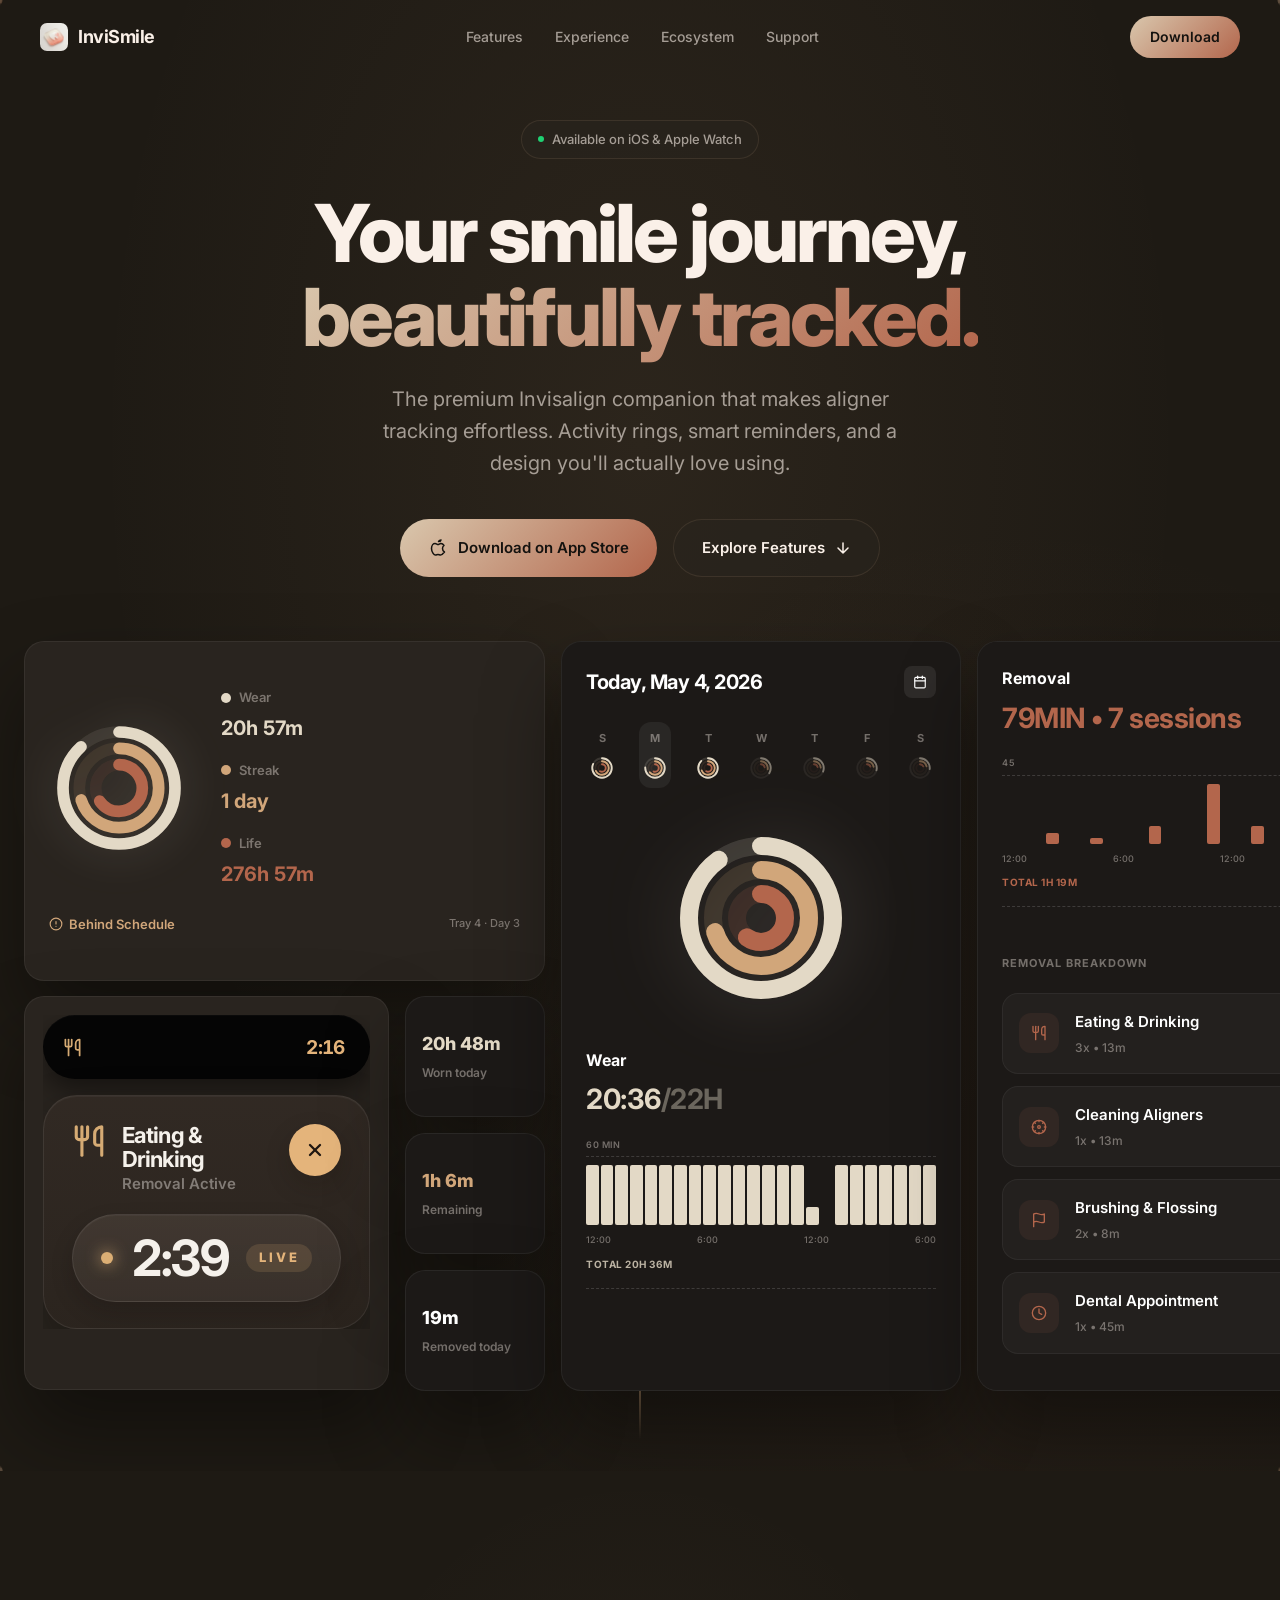
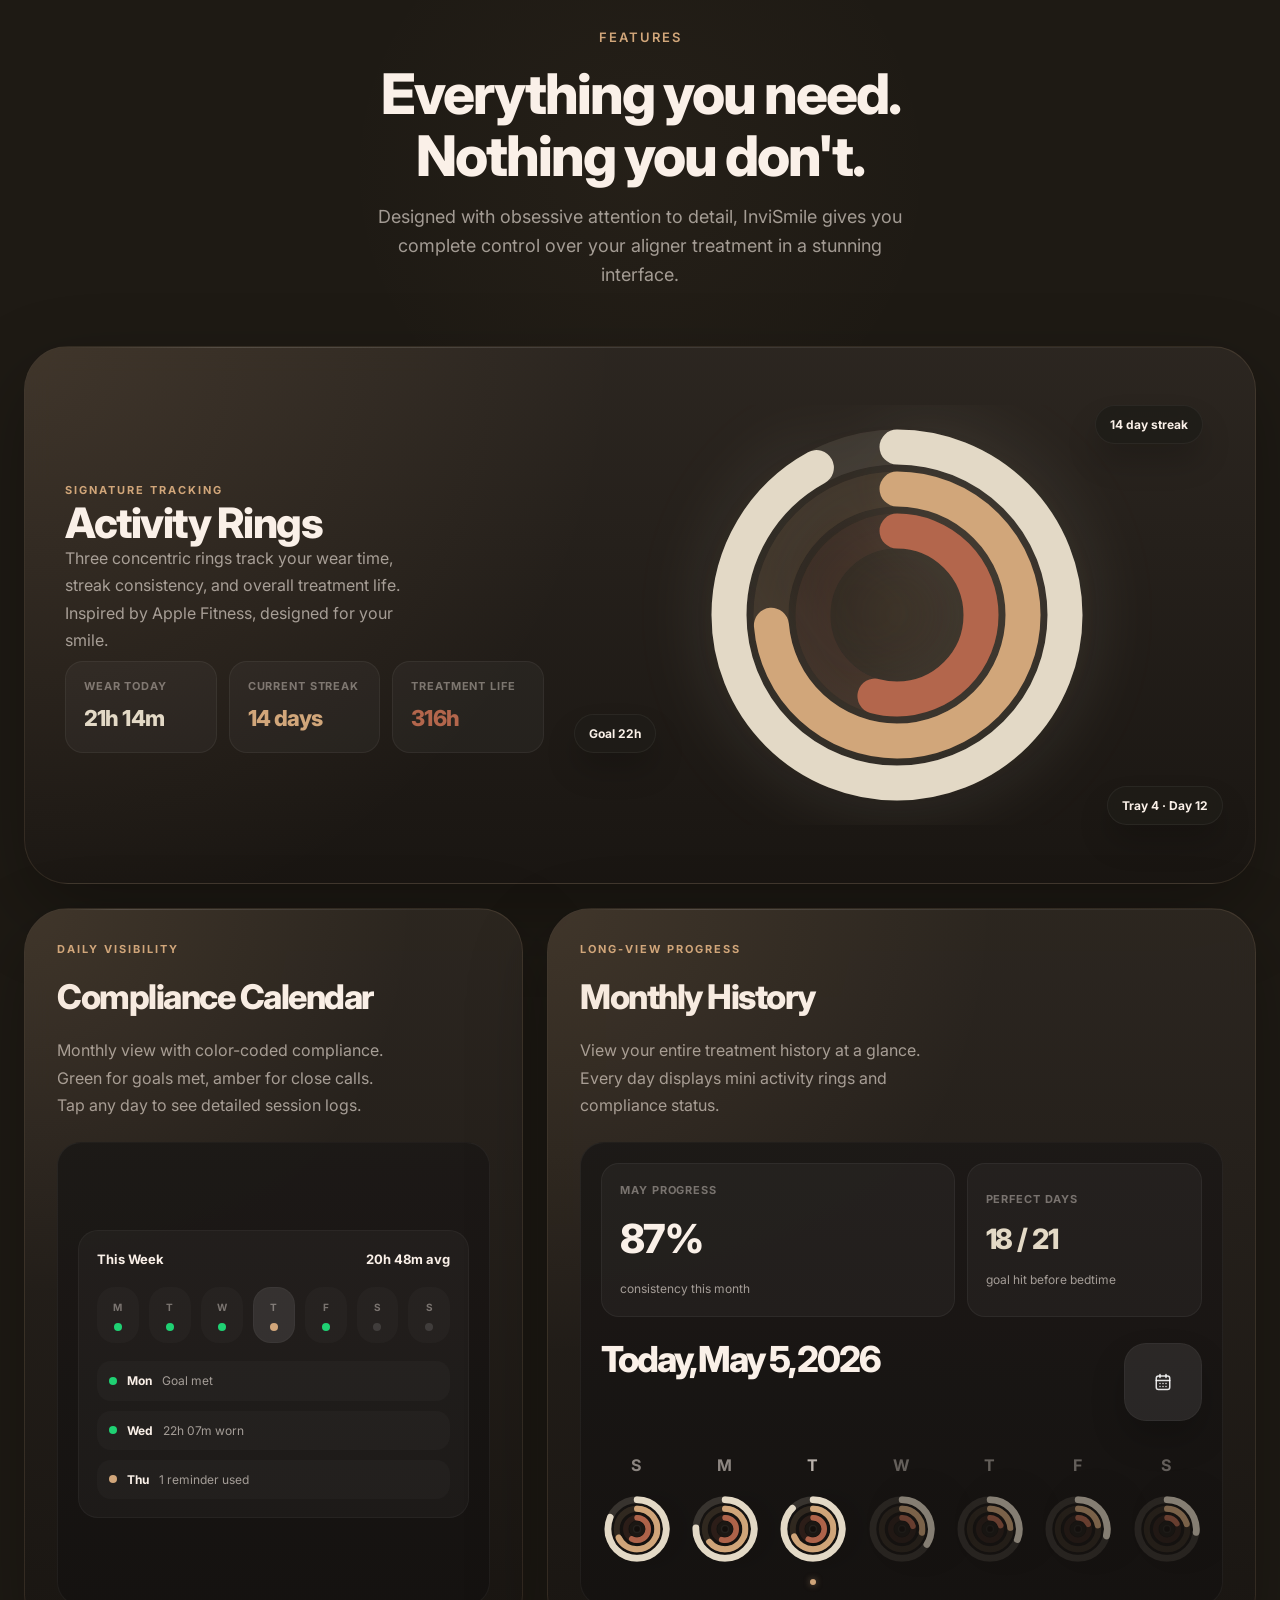
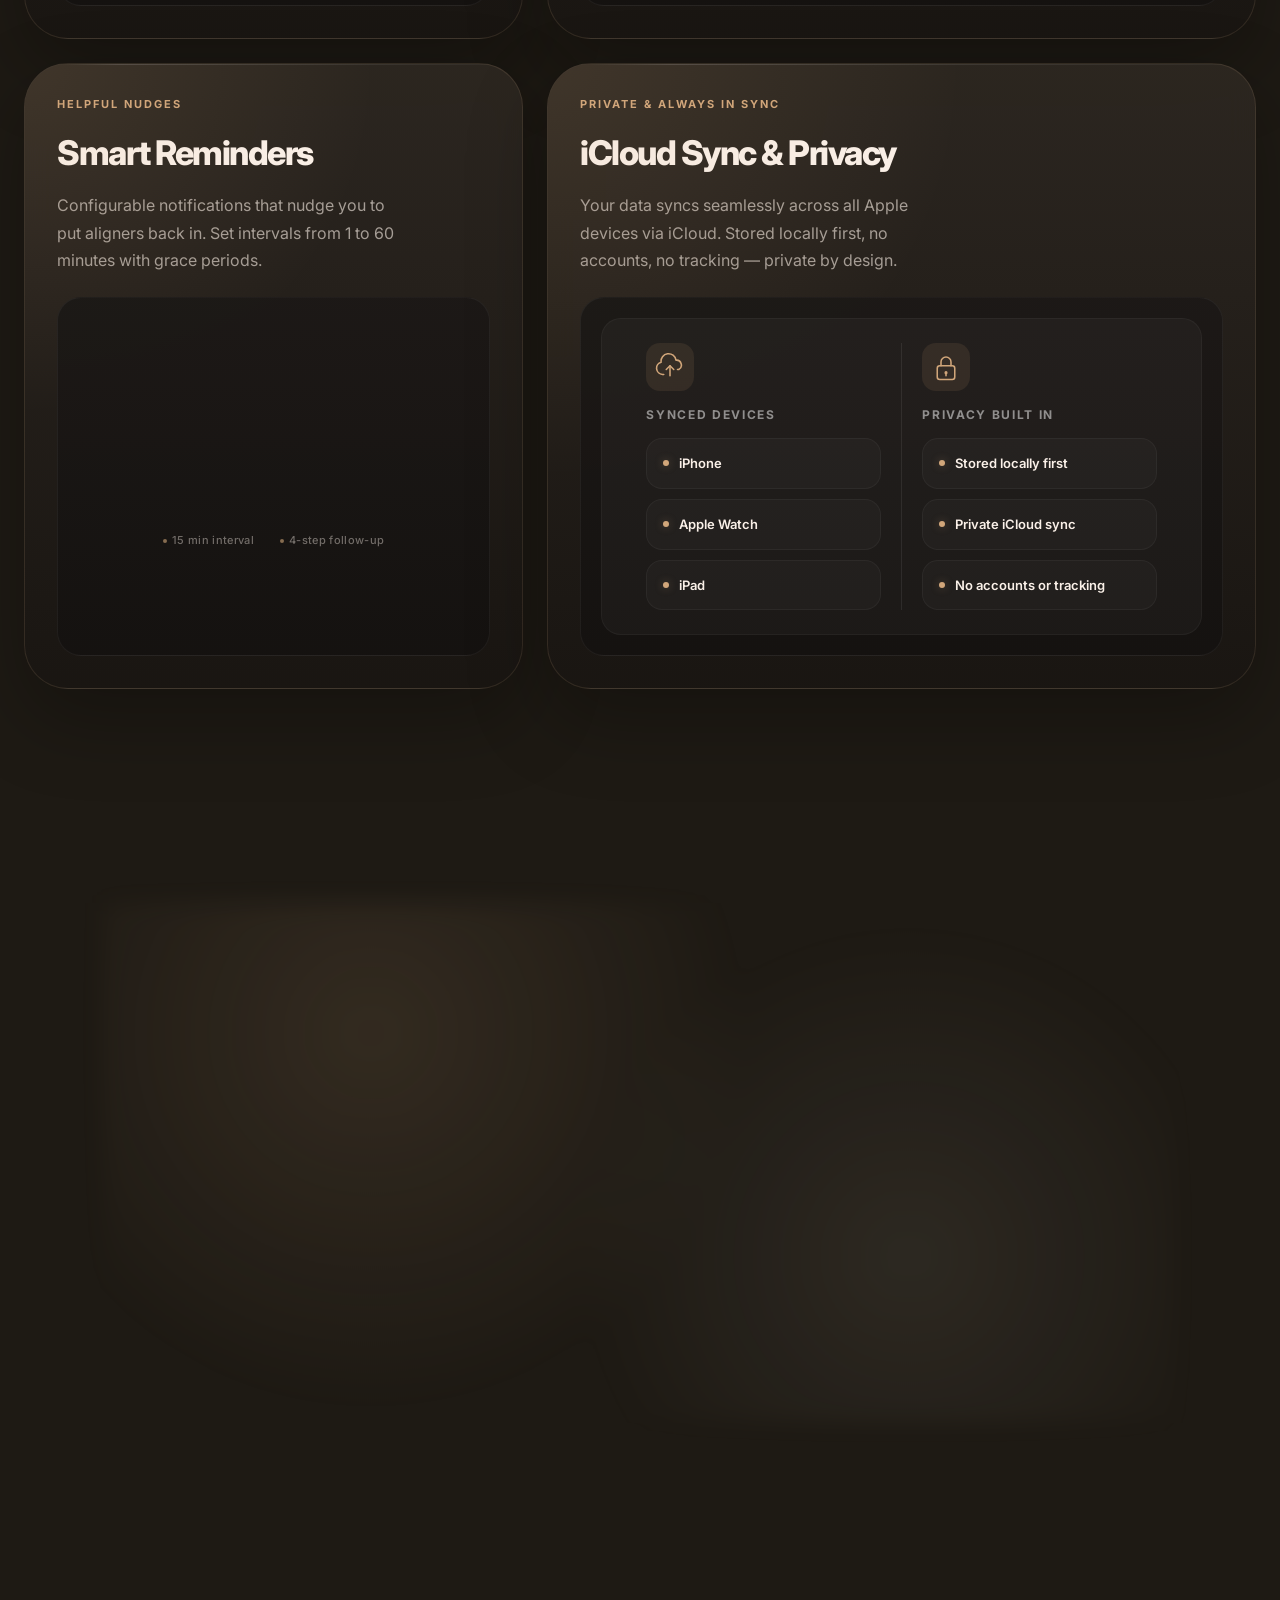
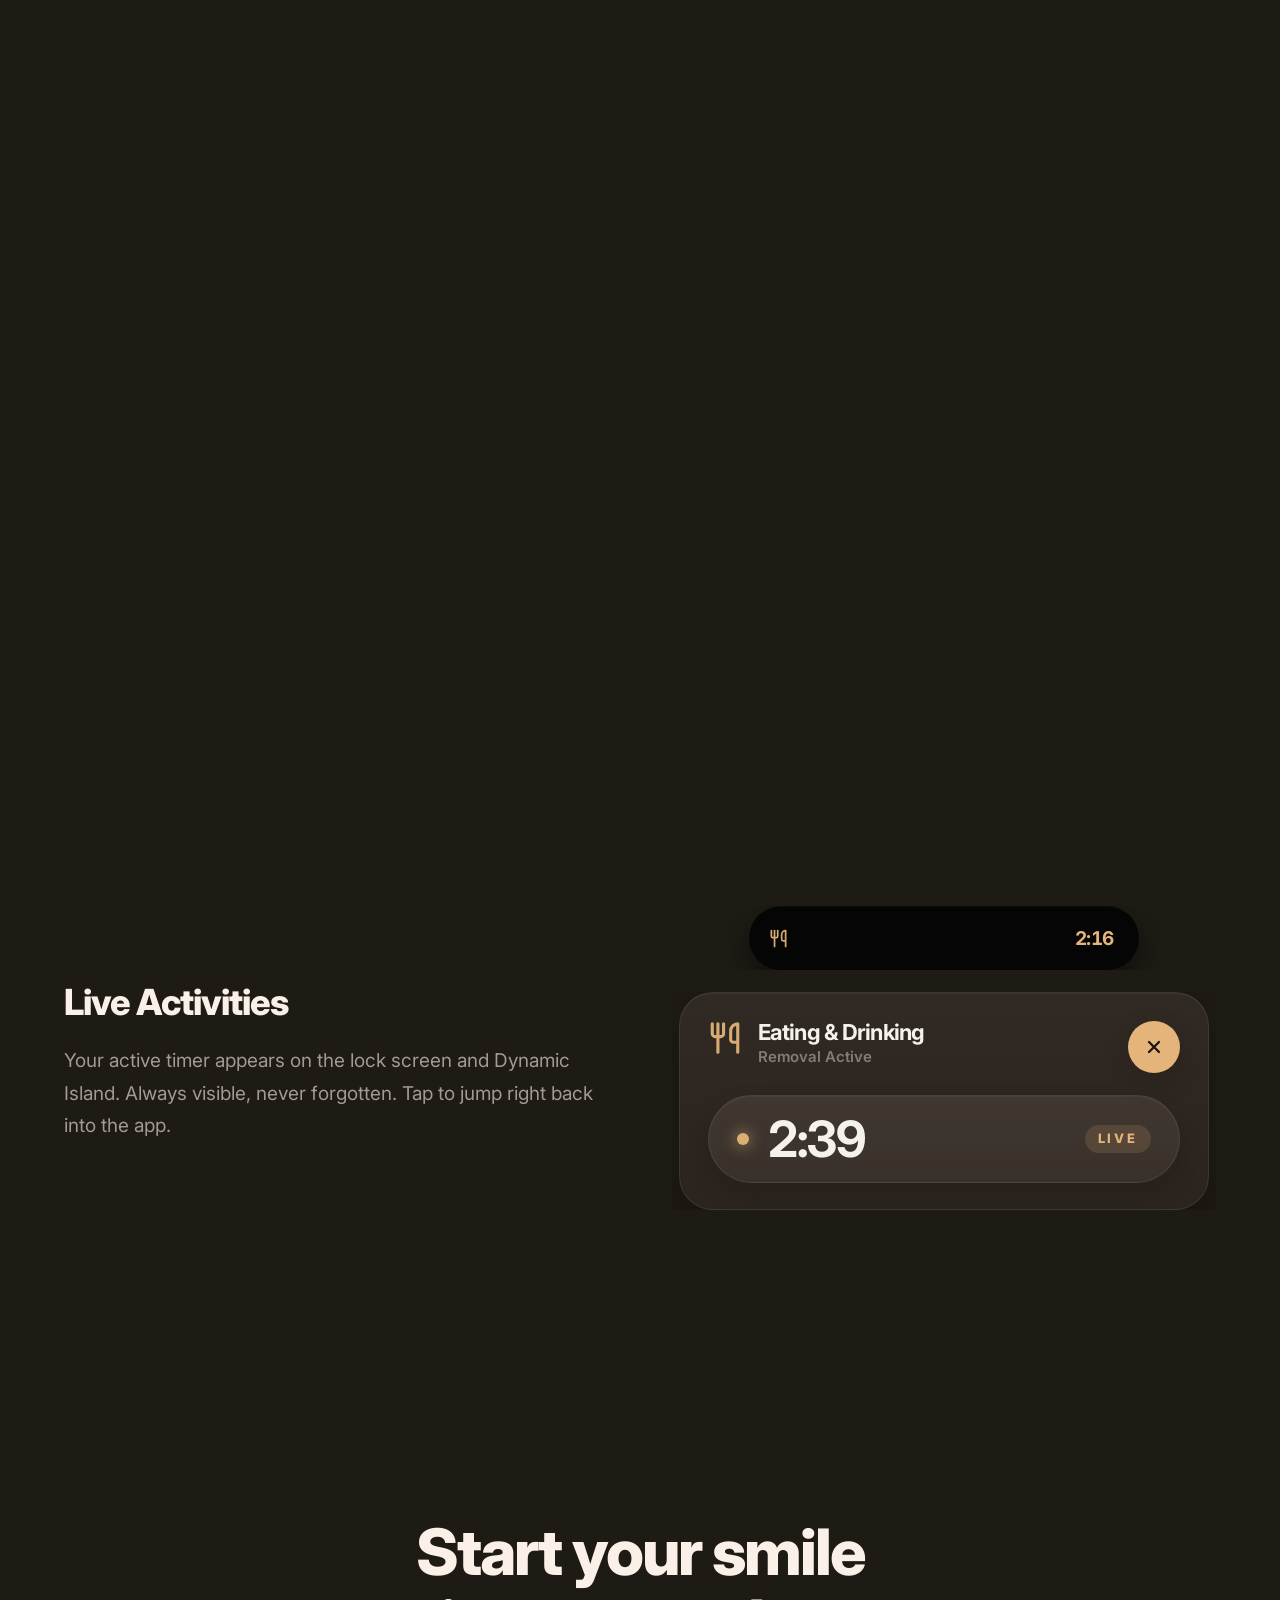
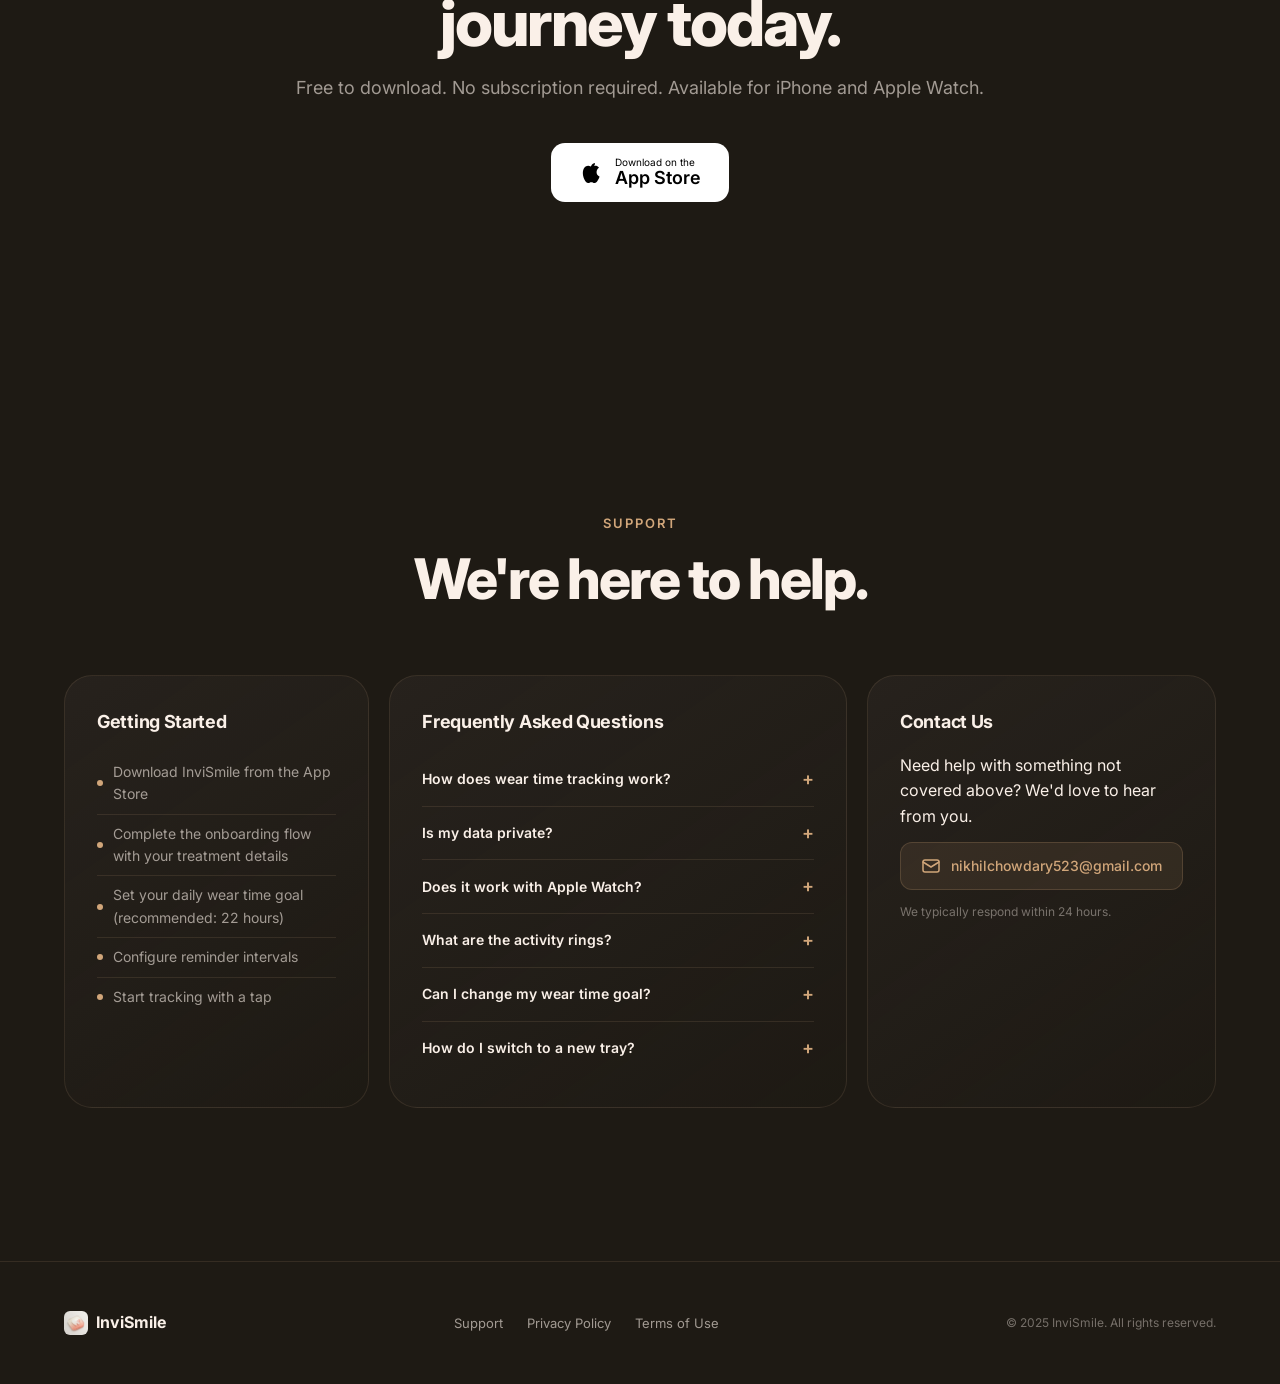
==== commit fa507066: "Update website: wider cards, carousel notifications, week strip rings, and band colors - Increased e" ====
--- a/index.html
+++ b/index.html
@@ -181,29 +181,78 @@
 
                 <!-- WEEK STRIP -->
                 <div class="calendar-week-strip">
-                    <div class="cws-day"><div class="cws-label">S</div><div class="cws-ring"><svg viewBox="0 0 24 24"><circle cx="12" cy="12" r="8" fill="none" stroke="var(--oatmeal)" stroke-width="2"/><circle cx="12" cy="12" r="4" fill="var(--oatmeal)"/></svg></div></div>
-                    <div class="cws-day active"><div class="cws-label">M</div><div class="cws-ring"><svg viewBox="0 0 24 24"><circle cx="12" cy="12" r="8" fill="none" stroke="#685547" stroke-width="2"/><circle cx="12" cy="12" r="4" fill="#685547"/></svg></div></div>
-                    <div class="cws-day"><div class="cws-label">T</div><div class="cws-ring"><svg viewBox="0 0 24 24"><circle cx="12" cy="12" r="8" fill="none" stroke="#685547" stroke-width="2" opacity="0.5"/><circle cx="12" cy="12" r="4" fill="#685547" opacity="0.5"/></svg></div></div>
-                    <div class="cws-day"><div class="cws-label">W</div><div class="cws-ring"><svg viewBox="0 0 24 24"><circle cx="12" cy="12" r="8" fill="none" stroke="#685547" stroke-width="2" opacity="0.5"/><circle cx="12" cy="12" r="4" fill="#685547" opacity="0.5"/></svg></div></div>
-                    <div class="cws-day"><div class="cws-label">T</div><div class="cws-ring"><svg viewBox="0 0 24 24"><circle cx="12" cy="12" r="8" fill="none" stroke="#685547" stroke-width="2" opacity="0.5"/><circle cx="12" cy="12" r="4" fill="#685547" opacity="0.5"/></svg></div></div>
-                    <div class="cws-day"><div class="cws-label">F</div><div class="cws-ring"><svg viewBox="0 0 24 24"><circle cx="12" cy="12" r="8" fill="none" stroke="#685547" stroke-width="2" opacity="0.5"/><circle cx="12" cy="12" r="4" fill="#685547" opacity="0.5"/></svg></div></div>
-                    <div class="cws-day"><div class="cws-label">S</div><div class="cws-ring"><svg viewBox="0 0 24 24"><circle cx="12" cy="12" r="8" fill="none" stroke="#685547" stroke-width="2" opacity="0.5"/><circle cx="12" cy="12" r="4" fill="#685547" opacity="0.5"/></svg></div></div>
+                    <div class="cws-day"><div class="cws-label">S</div><div class="cws-ring"><svg viewBox="0 0 64 64">
+                        <circle cx="32" cy="32" r="26" pathLength="100" fill="none" stroke="rgba(227,217,199,0.15)" stroke-width="5"/>
+                        <circle cx="32" cy="32" r="26" pathLength="100" fill="none" stroke="#E3D9C6" stroke-width="5" stroke-linecap="round" stroke-dasharray="82 100" transform="rotate(-90 32 32)"/>
+                        <circle cx="32" cy="32" r="18" pathLength="100" fill="none" stroke="rgba(209,166,122,0.12)" stroke-width="5"/>
+                        <circle cx="32" cy="32" r="18" pathLength="100" fill="none" stroke="#D1A67A" stroke-width="5" stroke-linecap="round" stroke-dasharray="68 100" transform="rotate(-90 32 32)"/>
+                        <circle cx="32" cy="32" r="10" pathLength="100" fill="none" stroke="rgba(179,102,77,0.12)" stroke-width="5"/>
+                        <circle cx="32" cy="32" r="10" pathLength="100" fill="none" stroke="#B3664C" stroke-width="5" stroke-linecap="round" stroke-dasharray="58 100" transform="rotate(-90 32 32)"/>
+                    </svg></div></div>
+                    <div class="cws-day active"><div class="cws-label">M</div><div class="cws-ring"><svg viewBox="0 0 64 64">
+                        <circle cx="32" cy="32" r="26" pathLength="100" fill="none" stroke="rgba(227,217,199,0.15)" stroke-width="5"/>
+                        <circle cx="32" cy="32" r="26" pathLength="100" fill="none" stroke="#E3D9C6" stroke-width="5" stroke-linecap="round" stroke-dasharray="76 100" transform="rotate(-90 32 32)"/>
+                        <circle cx="32" cy="32" r="18" pathLength="100" fill="none" stroke="rgba(209,166,122,0.12)" stroke-width="5"/>
+                        <circle cx="32" cy="32" r="18" pathLength="100" fill="none" stroke="#D1A67A" stroke-width="5" stroke-linecap="round" stroke-dasharray="64 100" transform="rotate(-90 32 32)"/>
+                        <circle cx="32" cy="32" r="10" pathLength="100" fill="none" stroke="rgba(179,102,77,0.12)" stroke-width="5"/>
+                        <circle cx="32" cy="32" r="10" pathLength="100" fill="none" stroke="#B3664C" stroke-width="5" stroke-linecap="round" stroke-dasharray="55 100" transform="rotate(-90 32 32)"/>
+                    </svg></div></div>
+                    <div class="cws-day"><div class="cws-label">T</div><div class="cws-ring"><svg viewBox="0 0 64 64">
+                        <circle cx="32" cy="32" r="26" pathLength="100" fill="none" stroke="rgba(227,217,199,0.15)" stroke-width="5"/>
+                        <circle cx="32" cy="32" r="26" pathLength="100" fill="none" stroke="#E3D9C6" stroke-width="5" stroke-linecap="round" stroke-dasharray="88 100" transform="rotate(-90 32 32)"/>
+                        <circle cx="32" cy="32" r="18" pathLength="100" fill="none" stroke="rgba(209,166,122,0.12)" stroke-width="5"/>
+                        <circle cx="32" cy="32" r="18" pathLength="100" fill="none" stroke="#D1A67A" stroke-width="5" stroke-linecap="round" stroke-dasharray="69 100" transform="rotate(-90 32 32)"/>
+                        <circle cx="32" cy="32" r="10" pathLength="100" fill="none" stroke="rgba(179,102,77,0.12)" stroke-width="5"/>
+                        <circle cx="32" cy="32" r="10" pathLength="100" fill="none" stroke="#B3664C" stroke-width="5" stroke-linecap="round" stroke-dasharray="57 100" transform="rotate(-90 32 32)"/>
+                    </svg></div></div>
+                    <div class="cws-day"><div class="cws-label">W</div><div class="cws-ring"><svg viewBox="0 0 64 64" opacity="0.5">
+                        <circle cx="32" cy="32" r="26" pathLength="100" fill="none" stroke="rgba(227,217,199,0.15)" stroke-width="5"/>
+                        <circle cx="32" cy="32" r="26" pathLength="100" fill="none" stroke="#E3D9C6" stroke-width="5" stroke-linecap="round" stroke-dasharray="34 100" transform="rotate(-90 32 32)"/>
+                        <circle cx="32" cy="32" r="18" pathLength="100" fill="none" stroke="rgba(209,166,122,0.12)" stroke-width="5"/>
+                        <circle cx="32" cy="32" r="18" pathLength="100" fill="none" stroke="#D1A67A" stroke-width="5" stroke-linecap="round" stroke-dasharray="28 100" transform="rotate(-90 32 32)"/>
+                        <circle cx="32" cy="32" r="10" pathLength="100" fill="none" stroke="rgba(179,102,77,0.12)" stroke-width="5"/>
+                        <circle cx="32" cy="32" r="10" pathLength="100" fill="none" stroke="#B3664C" stroke-width="5" stroke-linecap="round" stroke-dasharray="21 100" transform="rotate(-90 32 32)"/>
+                    </svg></div></div>
+                    <div class="cws-day"><div class="cws-label">T</div><div class="cws-ring"><svg viewBox="0 0 64 64" opacity="0.5">
+                        <circle cx="32" cy="32" r="26" pathLength="100" fill="none" stroke="rgba(227,217,199,0.15)" stroke-width="5"/>
+                        <circle cx="32" cy="32" r="26" pathLength="100" fill="none" stroke="#E3D9C6" stroke-width="5" stroke-linecap="round" stroke-dasharray="31 100" transform="rotate(-90 32 32)"/>
+                        <circle cx="32" cy="32" r="18" pathLength="100" fill="none" stroke="rgba(209,166,122,0.12)" stroke-width="5"/>
+                        <circle cx="32" cy="32" r="18" pathLength="100" fill="none" stroke="#D1A67A" stroke-width="5" stroke-linecap="round" stroke-dasharray="24 100" transform="rotate(-90 32 32)"/>
+                        <circle cx="32" cy="32" r="10" pathLength="100" fill="none" stroke="rgba(179,102,77,0.12)" stroke-width="5"/>
+                        <circle cx="32" cy="32" r="10" pathLength="100" fill="none" stroke="#B3664C" stroke-width="5" stroke-linecap="round" stroke-dasharray="20 100" transform="rotate(-90 32 32)"/>
+                    </svg></div></div>
+                    <div class="cws-day"><div class="cws-label">F</div><div class="cws-ring"><svg viewBox="0 0 64 64" opacity="0.5">
+                        <circle cx="32" cy="32" r="26" pathLength="100" fill="none" stroke="rgba(227,217,199,0.15)" stroke-width="5"/>
+                        <circle cx="32" cy="32" r="26" pathLength="100" fill="none" stroke="#E3D9C6" stroke-width="5" stroke-linecap="round" stroke-dasharray="29 100" transform="rotate(-90 32 32)"/>
+                        <circle cx="32" cy="32" r="18" pathLength="100" fill="none" stroke="rgba(209,166,122,0.12)" stroke-width="5"/>
+                        <circle cx="32" cy="32" r="18" pathLength="100" fill="none" stroke="#D1A67A" stroke-width="5" stroke-linecap="round" stroke-dasharray="22 100" transform="rotate(-90 32 32)"/>
+                        <circle cx="32" cy="32" r="10" pathLength="100" fill="none" stroke="rgba(179,102,77,0.12)" stroke-width="5"/>
+                        <circle cx="32" cy="32" r="10" pathLength="100" fill="none" stroke="#B3664C" stroke-width="5" stroke-linecap="round" stroke-dasharray="18 100" transform="rotate(-90 32 32)"/>
+                    </svg></div></div>
+                    <div class="cws-day"><div class="cws-label">S</div><div class="cws-ring"><svg viewBox="0 0 64 64" opacity="0.5">
+                        <circle cx="32" cy="32" r="26" pathLength="100" fill="none" stroke="rgba(227,217,199,0.15)" stroke-width="5"/>
+                        <circle cx="32" cy="32" r="26" pathLength="100" fill="none" stroke="#E3D9C6" stroke-width="5" stroke-linecap="round" stroke-dasharray="27 100" transform="rotate(-90 32 32)"/>
+                        <circle cx="32" cy="32" r="18" pathLength="100" fill="none" stroke="rgba(209,166,122,0.12)" stroke-width="5"/>
+                        <circle cx="32" cy="32" r="18" pathLength="100" fill="none" stroke="#D1A67A" stroke-width="5" stroke-linecap="round" stroke-dasharray="21 100" transform="rotate(-90 32 32)"/>
+                        <circle cx="32" cy="32" r="10" pathLength="100" fill="none" stroke="rgba(179,102,77,0.12)" stroke-width="5"/>
+                        <circle cx="32" cy="32" r="10" pathLength="100" fill="none" stroke="#B3664C" stroke-width="5" stroke-linecap="round" stroke-dasharray="17 100" transform="rotate(-90 32 32)"/>
+                    </svg></div></div>
                 </div>
 
                 <!-- HERO RINGS -->
                 <div class="calendar-hero-rings">
                     <svg viewBox="0 0 120 120" class="chr-svg" fill="none">
-                        <!-- Life Ring (Innermost) -->
-                        <circle cx="60" cy="60" r="16" stroke="rgba(255, 255, 255, 0.05)" stroke-width="12" fill="none"/>
-                        <circle cx="60" cy="60" r="16" stroke="var(--caramel)" stroke-width="12" stroke-dasharray="100" stroke-dashoffset="60" stroke-linecap="round" fill="none" transform="rotate(-90 60 60)"/>
-                        
-                        <!-- Streak Ring (Middle) -->
-                        <circle cx="60" cy="60" r="32" stroke="rgba(179, 102, 77, 0.15)" stroke-width="12" fill="none"/>
-                        <circle cx="60" cy="60" r="32" stroke="var(--terracotta)" stroke-width="12" stroke-dasharray="201" stroke-dashoffset="150" stroke-linecap="round" fill="none" transform="rotate(-90 60 60)"/>
-
-                        <!-- Wear Ring (Outermost) -->
+                        <!-- Life Ring (Innermost) - terracotta -->
+                        <circle cx="60" cy="60" r="16" stroke="rgba(179, 102, 77, 0.15)" stroke-width="12" fill="none"/>
+                        <circle cx="60" cy="60" r="16" stroke="#B3664C" stroke-width="12" stroke-dasharray="100" stroke-dashoffset="40" stroke-linecap="round" fill="none" transform="rotate(-90 60 60)"/>
+
+                        <!-- Streak Ring (Middle) - caramel -->
+                        <circle cx="60" cy="60" r="32" stroke="rgba(209, 166, 122, 0.15)" stroke-width="12" fill="none"/>
+                        <circle cx="60" cy="60" r="32" stroke="#D1A67A" stroke-width="12" stroke-dasharray="201" stroke-dashoffset="60" stroke-linecap="round" fill="none" transform="rotate(-90 60 60)"/>
+
+                        <!-- Wear Ring (Outermost) - oatmeal -->
                         <circle cx="60" cy="60" r="48" stroke="rgba(227, 217, 199, 0.15)" stroke-width="12" fill="none"/>
-                        <circle cx="60" cy="60" r="48" stroke="var(--oatmeal)" stroke-width="12" stroke-dasharray="301" stroke-dashoffset="30" stroke-linecap="round" fill="none" transform="rotate(-90 60 60)"/>
+                        <circle cx="60" cy="60" r="48" stroke="#E3D9C6" stroke-width="12" stroke-dasharray="301" stroke-dashoffset="30" stroke-linecap="round" fill="none" transform="rotate(-90 60 60)"/>
                     </svg>
                 </div>
 
@@ -255,41 +304,41 @@
                 <!-- REMOVAL SECTION -->
                 <div class="stat-section">
                     <div class="stat-title">Removal</div>
-                    <div class="stat-value"><span class="val-main terracotta">26MIN &bull; 5 sessions</span></div>
-                    
+                    <div class="stat-value"><span class="val-main terracotta">79MIN &bull; 7 sessions</span></div>
+
                     <div class="chart-area">
-                        <div class="chart-y-label">23</div>
+                        <div class="chart-y-label">45</div>
                         <div class="chart-dashed-line top"></div>
                         <div class="chart-bars">
                             <div class="c-bar empty"></div>
                             <div class="c-bar empty"></div>
                             <div class="c-bar empty"></div>
-                            <div class="c-bar empty"></div>
-                            <div class="c-bar empty"></div>
-                            <div class="c-bar empty"></div>
-                            <div class="c-bar empty"></div>
-                            <div class="c-bar empty"></div>
-                            <div class="c-bar empty"></div>
-                            <div class="c-bar empty"></div>
-                            <div class="c-bar empty"></div>
-                            <div class="c-bar empty"></div>
-                            <div class="c-bar empty"></div>
-                            <div class="c-bar empty"></div>
-                            <div class="c-bar empty"></div>
-                            <div class="c-bar removal-bar" style="height: 80%;"></div>
-                            <div class="c-bar empty"></div>
-                            <div class="c-bar empty"></div>
-                            <div class="c-bar empty"></div>
-                            <div class="c-bar empty"></div>
-                            <div class="c-bar empty"></div>
-                            <div class="c-bar empty"></div>
-                            <div class="c-bar removal-bar" style="height: 15%;"></div>
+                            <div class="c-bar removal-bar" style="height: 18%;"></div>
+                            <div class="c-bar empty"></div>
+                            <div class="c-bar empty"></div>
+                            <div class="c-bar removal-bar" style="height: 9%;"></div>
+                            <div class="c-bar empty"></div>
+                            <div class="c-bar empty"></div>
+                            <div class="c-bar empty"></div>
+                            <div class="c-bar removal-bar" style="height: 29%;"></div>
+                            <div class="c-bar empty"></div>
+                            <div class="c-bar empty"></div>
+                            <div class="c-bar empty"></div>
+                            <div class="c-bar removal-bar" style="height: 100%;"></div>
+                            <div class="c-bar empty"></div>
+                            <div class="c-bar empty"></div>
+                            <div class="c-bar removal-bar" style="height: 29%;"></div>
+                            <div class="c-bar empty"></div>
+                            <div class="c-bar empty"></div>
+                            <div class="c-bar removal-bar" style="height: 9%;"></div>
+                            <div class="c-bar empty"></div>
+                            <div class="c-bar removal-bar" style="height: 18%;"></div>
                             <div class="c-bar empty"></div>
                         </div>
                         <div class="chart-x-axis">
                             <span>12:00</span><span>6:00</span><span>12:00</span><span>6:00</span>
                         </div>
-                        <div class="chart-total terracotta">TOTAL 26M</div>
+                        <div class="chart-total terracotta">TOTAL 1H 19M</div>
                         <div class="chart-dashed-line bottom"></div>
                     </div>
                 </div>
@@ -297,7 +346,7 @@
                 <!-- REMOVAL BREAKDOWN SECTION -->
                 <div class="calendar-removal-breakdown mt-24">
                     <div class="crb-title">REMOVAL BREAKDOWN</div>
-                    
+
                     <div class="crb-item">
                         <div class="crb-icon"><svg width="16" height="16" viewBox="0 0 24 24" fill="none" stroke="currentColor" stroke-width="2" stroke-linecap="round" stroke-linejoin="round"><path d="M3 2v7c0 1.1.9 2 2 2h4a2 2 0 0 0 2-2V2"></path><path d="M7 2v20"></path><path d="M21 15V2v0a5 5 0 0 0-5 5v6c0 1.1.9 2 2 2h3Zm0 0v7"></path></svg></div>
                         <div class="crb-info">
@@ -314,6 +363,45 @@
                             <div class="crb-meta">1x &bull; 13m</div>
                         </div>
                         <div class="crb-duration terracotta">13m</div>
+                    </div>
+
+                    <div class="crb-item">
+                        <div class="crb-icon"><svg width="16" height="16" viewBox="0 0 24 24" fill="none" stroke="currentColor" stroke-width="2" stroke-linecap="round" stroke-linejoin="round"><path d="M4 15s1-1 4-1 5 2 8 2 4-1 4-1V3s-1 1-4 1-5-2-8-2-4 1-4 1z"></path><line x1="4" y1="22" x2="4" y2="15"></line></svg></div>
+                        <div class="crb-info">
+                            <div class="crb-name">Brushing & Flossing</div>
+                            <div class="crb-meta">2x &bull; 8m</div>
+                        </div>
+                        <div class="crb-duration terracotta">8m</div>
+                    </div>
+
+                    <div class="crb-item">
+                        <div class="crb-icon"><svg width="16" height="16" viewBox="0 0 24 24" fill="none" stroke="currentColor" stroke-width="2" stroke-linecap="round" stroke-linejoin="round"><circle cx="12" cy="12" r="10"></circle><polyline points="12 6 12 12 16 14"></polyline></svg></div>
+                        <div class="crb-info">
+                            <div class="crb-name">Dental Appointment</div>
+                            <div class="crb-meta">1x &bull; 45m</div>
+                        </div>
+                        <div class="crb-duration terracotta">45m</div>
+                    </div>
+                </div>
+
+                <!-- DAILY SUMMARY -->
+                <div class="calendar-removal-breakdown mt-24">
+                    <div class="crb-title">DAILY SUMMARY</div>
+                    <div class="crb-item">
+                        <div class="crb-icon"><svg width="16" height="16" viewBox="0 0 24 24" fill="none" stroke="currentColor" stroke-width="2" stroke-linecap="round" stroke-linejoin="round"><path d="M22 12h-4l-3 9L9 3l-3 9H2"></path></svg></div>
+                        <div class="crb-info">
+                            <div class="crb-name">Avg Session</div>
+                            <div class="crb-meta">across 7 removals</div>
+                        </div>
+                        <div class="crb-duration oatmeal">11m</div>
+                    </div>
+                    <div class="crb-item">
+                        <div class="crb-icon"><svg width="16" height="16" viewBox="0 0 24 24" fill="none" stroke="currentColor" stroke-width="2" stroke-linecap="round" stroke-linejoin="round"><path d="M12 2v20M17 5H9.5a3.5 3.5 0 0 0 0 7h5a3.5 3.5 0 0 1 0 7H6"></path></svg></div>
+                        <div class="crb-info">
+                            <div class="crb-name">Longest Removal</div>
+                            <div class="crb-meta">Dental Appointment</div>
+                        </div>
+                        <div class="crb-duration oatmeal">45m</div>
                     </div>
                 </div>
             </div>
--- a/styles.css
+++ b/styles.css
@@ -304,10 +304,11 @@
     z-index: 1;
     margin-top: 64px;
     display: grid;
-    grid-template-columns: 1fr 140px 320px 320px;
+    grid-template-columns: 1fr 140px 400px 400px;
     gap: 16px;
     width: 100%;
-    max-width: 1200px;
+    max-width: 1360px;
+    align-items: stretch;
     animation: floatBobGroup 8s ease-in-out infinite;
 }
 
@@ -707,7 +708,7 @@
     gap: 24px;
     background: #1C1917;
     overflow-y: auto;
-    max-height: 600px;
+    max-height: 750px;
     -ms-overflow-style: none;  /* IE and Edge */
     scrollbar-width: none;  /* Firefox */
 }
@@ -725,7 +726,7 @@
     gap: 24px;
     background: #1C1917;
     overflow-y: auto;
-    max-height: 600px;
+    max-height: 750px;
     -ms-overflow-style: none;
     scrollbar-width: none;
 }
@@ -848,6 +849,9 @@
 }
 .crb-duration.terracotta {
     color: var(--terracotta);
+}
+.crb-duration.oatmeal {
+    color: var(--oatmeal);
 }
 .stat-section {
     display: flex;
@@ -1606,23 +1610,13 @@
 .reminders-scene {
     position: relative;
     width: 100%;
-    min-height: 210px;
+    height: 110px;
     padding-top: 6px;
+    overflow: hidden;
 }
 
 .reminders-scene::before {
-    content: '';
-    position: absolute;
-    left: 50%;
-    top: 12px;
-    width: min(88%, 290px);
-    height: 90px;
-    border-radius: 16px;
-    background: rgba(34, 29, 25, 0.5);
-    border: 1px solid rgba(255, 255, 255, 0.06);
-    transform: translateX(-50%) scale(0.96);
-    pointer-events: none;
-    z-index: 0;
+    display: none;
 }
 
 .reminders-scene::after {
@@ -1646,19 +1640,41 @@
     position: absolute;
     top: 0;
     left: 50%;
+    transform: translateX(-50%) translateY(100%) scale(0.96);
     width: min(100%, 320px);
     max-width: none;
     opacity: 0;
-    transform: translateX(-50%) translateY(22px) scale(0.95);
-    will-change: transform, opacity;
-    animation: notifFront 16s var(--ease-out) infinite;
     z-index: 2;
+    animation: notifCarousel 12s cubic-bezier(0.4, 0, 0.2, 1) infinite;
 }
 
 .notif-bubble--1 { animation-delay: 0s; }
-.notif-bubble--2 { animation-delay: 4s; }
-.notif-bubble--3 { animation-delay: 8s; }
-.notif-bubble--4 { animation-delay: 12s; }
+.notif-bubble--2 { animation-delay: 3s; }
+.notif-bubble--3 { animation-delay: 6s; }
+.notif-bubble--4 { animation-delay: 9s; }
+
+@keyframes notifCarousel {
+    0% {
+        opacity: 0;
+        transform: translateX(-50%) translateY(100%) scale(0.96);
+    }
+    5% {
+        opacity: 1;
+        transform: translateX(-50%) translateY(0) scale(1);
+    }
+    22% {
+        opacity: 1;
+        transform: translateX(-50%) translateY(0) scale(1);
+    }
+    27% {
+        opacity: 0;
+        transform: translateX(-50%) translateY(-100%) scale(0.96);
+    }
+    100% {
+        opacity: 0;
+        transform: translateX(-50%) translateY(-100%) scale(0.96);
+    }
+}
 
 
 .notif-bubble--2,
@@ -1716,21 +1732,32 @@
 
 .reminders-chip-row {
     display: flex;
+    justify-content: center;
     flex-wrap: wrap;
-    gap: 10px;
+    gap: 6px;
 }
 
 .reminders-chip {
     display: inline-flex;
     align-items: center;
-    gap: 8px;
-    padding: 9px 13px;
-    border-radius: 999px;
-    background: rgba(255, 255, 255, 0.04);
-    border: 1px solid rgba(255, 255, 255, 0.05);
-    font-size: 12px;
-    font-weight: 600;
-    color: var(--text-primary);
+    gap: 5px;
+    padding: 5px 10px;
+    border-radius: 6px;
+    background: transparent;
+    border: none;
+    font-size: 11px;
+    font-weight: 500;
+    color: var(--text-tertiary);
+    letter-spacing: 0.03em;
+}
+
+.reminders-chip::before {
+    content: '';
+    width: 4px;
+    height: 4px;
+    border-radius: 50%;
+    background: var(--caramel);
+    opacity: 0.6;
 }
 
 @keyframes slideDown {
@@ -2403,8 +2430,8 @@
 .eco-section.reverse { direction: rtl; }
 .eco-section.reverse > * { direction: ltr; }
 
-.eco-text h3 { font-size: 28px; font-weight: 800; letter-spacing: -1px; margin-bottom: 12px; }
-.eco-text p { font-size: 16px; color: var(--text-secondary); line-height: 1.7; }
+.eco-text h3 { font-size: 36px; font-weight: 800; letter-spacing: -1px; margin-bottom: 14px; }
+.eco-text p { font-size: 19px; color: var(--text-secondary); line-height: 1.7; }
 .eco-devices { display: flex; justify-content: center; gap: 28px; flex-wrap: wrap; align-items: center; }
 
 /* ---- Apple Watch Studio ---- */
@@ -2585,18 +2612,18 @@
 }
 
 .watch-render--band-lilac {
-    --strap-light: #98A0C0;
-    --strap-dark: #727998;
+    --strap-light: #D4B896;
+    --strap-dark: #A8896A;
 }
 
 .watch-render--band-cream {
-    --strap-light: #F2E8D8;
-    --strap-dark: #D4C4B0;
+    --strap-light: #E8D5BE;
+    --strap-dark: #C4A882;
 }
 
 .watch-render--band-coral {
-    --strap-light: #EFAD8E;
-    --strap-dark: #D08968;
+    --strap-light: #C49070;
+    --strap-dark: #9B6B4F;
 }
 
 .watch-render--silver {
